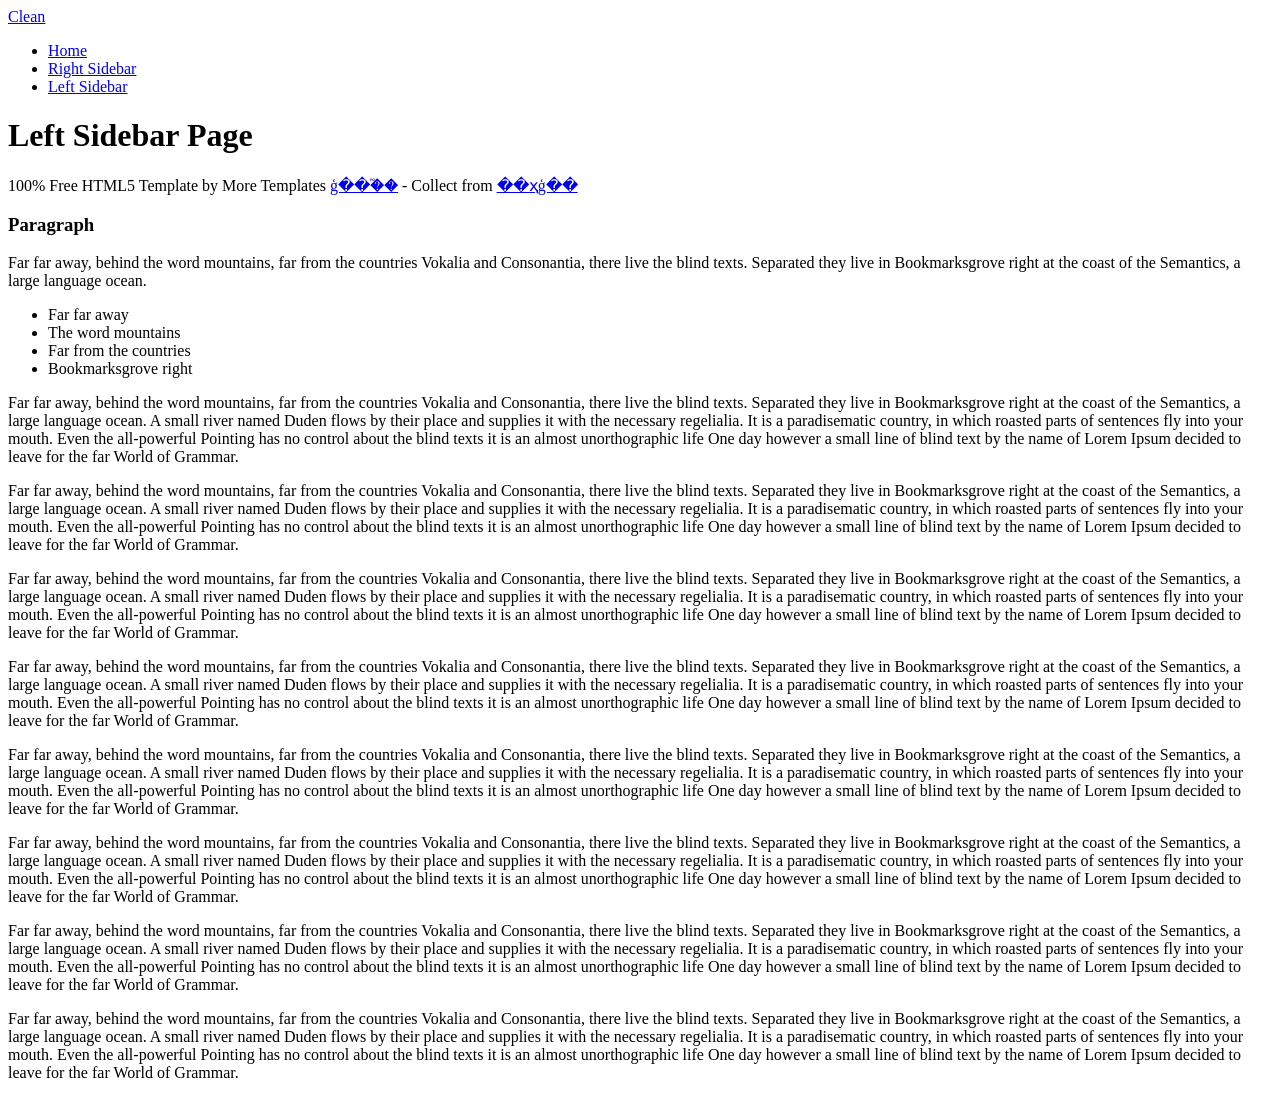
==== index.html @ a1f63f36 "Create index.html" ====
<!DOCTYPE html>
<!--[if lt IE 7]>      <html class="no-js lt-ie9 lt-ie8 lt-ie7"> <![endif]-->
<!--[if IE 7]>         <html class="no-js lt-ie9 lt-ie8"> <![endif]-->
<!--[if IE 8]>         <html class="no-js lt-ie9"> <![endif]-->
<!--[if gt IE 8]><!--> <html class="no-js"> <!--<![endif]-->
	<head>
	<meta charset="utf-8">
	<meta http-equiv="X-UA-Compatible" content="IE=edge">
	<title></title>
	<meta name="viewport" content="width=device-width, initial-scale=1">
	<meta name="description" content="" />
	<meta name="keywords" content="" />
	<meta name="author" content="" />

  <!-- Facebook and Twitter integration -->
	<meta property="og:title" content=""/>
	<meta property="og:image" content=""/>
	<meta property="og:url" content=""/>
	<meta property="og:site_name" content=""/>
	<meta property="og:description" content=""/>
	<meta name="twitter:title" content="" />
	<meta name="twitter:image" content="" />
	<meta name="twitter:url" content="" />
	<meta name="twitter:card" content="" />

	<!-- Place favicon.ico and apple-touch-icon.png in the root directory -->
	<link rel="shortcut icon" href="favicon.ico">

	<!-- Google Webfonts -->
	<link href='#css?family=Roboto:400,300,100,500' rel='stylesheet' type='text/css'>
	<link href='#css?family=Roboto+Slab:400,300,100,500' rel='stylesheet' type='text/css'>
	
	<!-- Icomoon Icon Fonts-->
	<link rel="stylesheet" href="css/icomoon.css">
	<!-- Simple Line Icons -->
	<link rel="stylesheet" href="css/simple-line-icons.css">
	<!-- Magnific Popup -->
	<link rel="stylesheet" href="css/magnific-popup.css">
	<!-- Theme Style -->
	<link rel="stylesheet" href="css/style.css">
	<!-- Modernizr JS -->
	<script src="js/modernizr-2.6.2.min.js"></script>
	<!-- FOR IE9 below -->
	<!--[if lt IE 9]>
	<script src="js/respond.min.js"></script>
	<![endif]-->

	</head>
	<body>
		
	<header id="fh5co-header" role="banner">
		<nav class="navbar navbar-default" role="navigation">
			<div class="container">
				<div class="row">
					<div class="col-md-10 col-md-offset-1">
						<div class="navbar-header"> 
						<!-- Mobile Toggle Menu Button -->
						<a href="#" class="js-fh5co-nav-toggle fh5co-nav-toggle visible-xs-block" data-toggle="collapse" data-target="#fh5co-navbar" aria-expanded="false" aria-controls="navbar"><i></i></a>
						<a class="navbar-brand" href="index.html">Clean</a>
						</div>
						<div id="fh5co-navbar" class="navbar-collapse collapse">
							<ul class="nav navbar-nav navbar-right">
								<li><a href="index.html"><span>Home <span class="border"></span></span></a></li>
								<li><a href="right-sidebar.html"><span>Right Sidebar <span class="border"></span></span></a></li>
								<li class="active"><a href="left-sidebar.html"><span>Left Sidebar <span class="border"></span></span></a></li>
							</ul>
						</div>
					</div>
				</div>
			</div>
		</nav>
	</header>
	<!-- END .header -->
	
	
	<div id="fh5co-main">
		<div class="fh5co-intro text-center">
			<div class="container">
				<div class="row">
					<div class="col-md-8 col-md-offset-2">
						<h1 class="intro-lead">Left Sidebar Page</h1>
						<p class="">100% Free HTML5 Template by More Templates <a href="http://www.cssmoban.com/" target="_blank" title="ģ��֮��">ģ��֮��</a> - Collect from <a href="http://www.cssmoban.com/" title="��ҳģ��" target="_blank">��ҳģ��</a></p>
					</div>
				</div>
			</div>
		</div>

		<div id="fh5co-content">
			<div class="container">
				<div class="row">
					<div class="col-md-10 col-md-offset-1">
						<div class="row">
							<div class="col-md-3 animate-box">
								<h3>Paragraph</h3>
								<p>Far far away, behind the word mountains, far from the countries Vokalia and Consonantia, there live the blind texts. Separated they live in Bookmarksgrove right at the coast of the Semantics, a large language ocean.</p>
								<ul class="fh5co-list-check">
									<li>Far far away</li>
									<li>The word mountains</li>
									<li>Far from the countries</li>
									<li>Bookmarksgrove right</li>
								</ul>
							</div>
							<div class="col-md-9">
								<p class="animate-box">Far far away, behind the word mountains, far from the countries Vokalia and Consonantia, there live the blind texts. Separated they live in Bookmarksgrove right at the coast of the Semantics, a large language ocean. A small river named Duden flows by their place and supplies it with the necessary regelialia. It is a paradisematic country, in which roasted parts of sentences fly into your mouth. Even the all-powerful Pointing has no control about the blind texts it is an almost unorthographic life One day however a small line of blind text by the name of Lorem Ipsum decided to leave for the far World of Grammar.</p>
								<p class="animate-box">Far far away, behind the word mountains, far from the countries Vokalia and Consonantia, there live the blind texts. Separated they live in Bookmarksgrove right at the coast of the Semantics, a large language ocean. A small river named Duden flows by their place and supplies it with the necessary regelialia. It is a paradisematic country, in which roasted parts of sentences fly into your mouth. Even the all-powerful Pointing has no control about the blind texts it is an almost unorthographic life One day however a small line of blind text by the name of Lorem Ipsum decided to leave for the far World of Grammar.</p>
								<p class="animate-box">Far far away, behind the word mountains, far from the countries Vokalia and Consonantia, there live the blind texts. Separated they live in Bookmarksgrove right at the coast of the Semantics, a large language ocean. A small river named Duden flows by their place and supplies it with the necessary regelialia. It is a paradisematic country, in which roasted parts of sentences fly into your mouth. Even the all-powerful Pointing has no control about the blind texts it is an almost unorthographic life One day however a small line of blind text by the name of Lorem Ipsum decided to leave for the far World of Grammar.</p>
								<p class="animate-box">Far far away, behind the word mountains, far from the countries Vokalia and Consonantia, there live the blind texts. Separated they live in Bookmarksgrove right at the coast of the Semantics, a large language ocean. A small river named Duden flows by their place and supplies it with the necessary regelialia. It is a paradisematic country, in which roasted parts of sentences fly into your mouth. Even the all-powerful Pointing has no control about the blind texts it is an almost unorthographic life One day however a small line of blind text by the name of Lorem Ipsum decided to leave for the far World of Grammar.</p>
								<p class="animate-box">Far far away, behind the word mountains, far from the countries Vokalia and Consonantia, there live the blind texts. Separated they live in Bookmarksgrove right at the coast of the Semantics, a large language ocean. A small river named Duden flows by their place and supplies it with the necessary regelialia. It is a paradisematic country, in which roasted parts of sentences fly into your mouth. Even the all-powerful Pointing has no control about the blind texts it is an almost unorthographic life One day however a small line of blind text by the name of Lorem Ipsum decided to leave for the far World of Grammar.</p>
								<p class="animate-box">Far far away, behind the word mountains, far from the countries Vokalia and Consonantia, there live the blind texts. Separated they live in Bookmarksgrove right at the coast of the Semantics, a large language ocean. A small river named Duden flows by their place and supplies it with the necessary regelialia. It is a paradisematic country, in which roasted parts of sentences fly into your mouth. Even the all-powerful Pointing has no control about the blind texts it is an almost unorthographic life One day however a small line of blind text by the name of Lorem Ipsum decided to leave for the far World of Grammar.</p>
								<p class="animate-box">Far far away, behind the word mountains, far from the countries Vokalia and Consonantia, there live the blind texts. Separated they live in Bookmarksgrove right at the coast of the Semantics, a large language ocean. A small river named Duden flows by their place and supplies it with the necessary regelialia. It is a paradisematic country, in which roasted parts of sentences fly into your mouth. Even the all-powerful Pointing has no control about the blind texts it is an almost unorthographic life One day however a small line of blind text by the name of Lorem Ipsum decided to leave for the far World of Grammar.</p>
								<p class="animate-box">Far far away, behind the word mountains, far from the countries Vokalia and Consonantia, there live the blind texts. Separated they live in Bookmarksgrove right at the coast of the Semantics, a large language ocean. A small river named Duden flows by their place and supplies it with the necessary regelialia. It is a paradisematic country, in which roasted parts of sentences fly into your mouth. Even the all-powerful Pointing has no control about the blind texts it is an almost unorthographic life One day however a small line of blind text by the name of Lorem Ipsum decided to leave for the far World of Grammar.</p>
							</div>
						</div>
					</div>
				</div>
			</div>
		</div>

		
								


	<!-- jQuery -->
	<script src="js/jquery.min.js"></script>
	<!-- jQuery Easing -->
	<script src="js/jquery.easing.1.3.js"></script>
	<!-- Bootstrap -->
	<script src="js/bootstrap.min.js"></script>
	<!-- Waypoints -->
	<script src="js/jquery.waypoints.min.js"></script>
	<!-- Magnific Popup -->
	<script src="js/jquery.magnific-popup.min.js"></script>
	<!-- Main JS -->
	<script src="js/main.js"></script>

	
	</body>
</html>
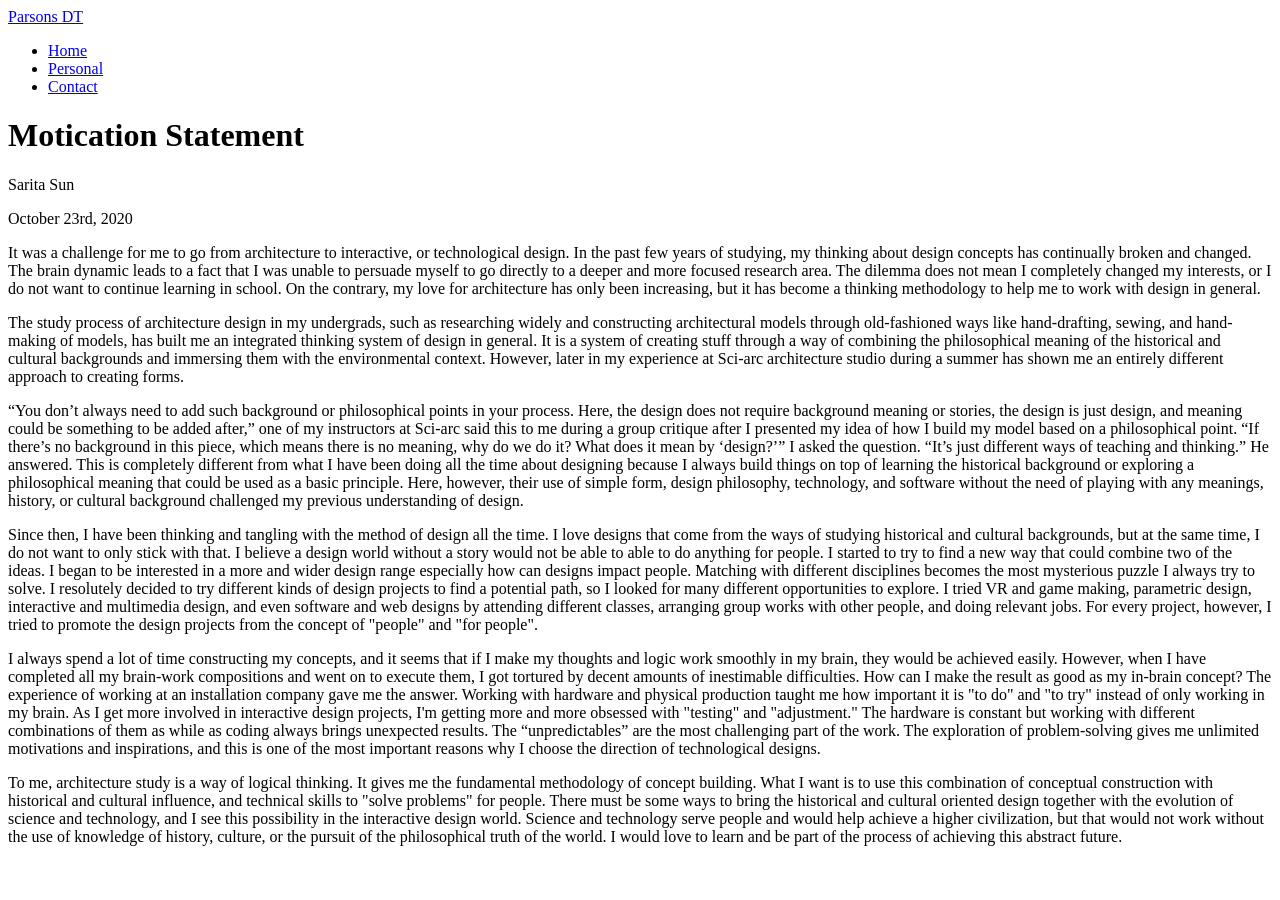
==== commit cabc9ddd: "Update index.html" ====
--- a/index.html
+++ b/index.html
@@ -30,12 +30,6 @@
 	<link href='#css?family=Roboto:400,300,100,500' rel='stylesheet' type='text/css'>
 	<link href='#css?family=Roboto+Slab:400,300,100,500' rel='stylesheet' type='text/css'>
 	
-	<!-- Icomoon Icon Fonts-->
-	<link rel="stylesheet" href="css/icomoon.css">
-	<!-- Simple Line Icons -->
-	<link rel="stylesheet" href="css/simple-line-icons.css">
-	<!-- Magnific Popup -->
-	<link rel="stylesheet" href="css/magnific-popup.css">
 	<!-- Theme Style -->
 	<link rel="stylesheet" href="css/style.css">
 	<!-- Modernizr JS -->
@@ -56,13 +50,13 @@
 						<div class="navbar-header"> 
 						<!-- Mobile Toggle Menu Button -->
 						<a href="#" class="js-fh5co-nav-toggle fh5co-nav-toggle visible-xs-block" data-toggle="collapse" data-target="#fh5co-navbar" aria-expanded="false" aria-controls="navbar"><i></i></a>
-						<a class="navbar-brand" href="index.html">Clean</a>
+						<a class="navbar-brand" href="index.html">Parsons DT</a>
 						</div>
 						<div id="fh5co-navbar" class="navbar-collapse collapse">
 							<ul class="nav navbar-nav navbar-right">
 								<li><a href="index.html"><span>Home <span class="border"></span></span></a></li>
-								<li><a href="right-sidebar.html"><span>Right Sidebar <span class="border"></span></span></a></li>
-								<li class="active"><a href="left-sidebar.html"><span>Left Sidebar <span class="border"></span></span></a></li>
+								<li><a href="right-sidebar.html"><span> Personal <span class="border"></span></span></a></li>
+								<li class="active"><a href="left-sidebar.html"><span> Contact <span class="border"></span></span></a></li>
 							</ul>
 						</div>
 					</div>
@@ -78,37 +72,28 @@
 			<div class="container">
 				<div class="row">
 					<div class="col-md-8 col-md-offset-2">
-						<h1 class="intro-lead">Left Sidebar Page</h1>
-						<p class="">100% Free HTML5 Template by More Templates <a href="http://www.cssmoban.com/" target="_blank" title="ģ��֮��">ģ��֮��</a> - Collect from <a href="http://www.cssmoban.com/" title="��ҳģ��" target="_blank">��ҳģ��</a></p>
+						<h1 class="intro-lead">Motication Statement</h1>
+            <p class=""> Sarita Sun </p>
+						<p class=""> October 23rd, 2020</p>
 					</div>
 				</div>
 			</div>
 		</div>
-
-		<div id="fh5co-content">
-			<div class="container">
-				<div class="row">
-					<div class="col-md-10 col-md-offset-1">
-						<div class="row">
-							<div class="col-md-3 animate-box">
-								<h3>Paragraph</h3>
-								<p>Far far away, behind the word mountains, far from the countries Vokalia and Consonantia, there live the blind texts. Separated they live in Bookmarksgrove right at the coast of the Semantics, a large language ocean.</p>
-								<ul class="fh5co-list-check">
-									<li>Far far away</li>
-									<li>The word mountains</li>
-									<li>Far from the countries</li>
-									<li>Bookmarksgrove right</li>
-								</ul>
+                
 							</div>
 							<div class="col-md-9">
-								<p class="animate-box">Far far away, behind the word mountains, far from the countries Vokalia and Consonantia, there live the blind texts. Separated they live in Bookmarksgrove right at the coast of the Semantics, a large language ocean. A small river named Duden flows by their place and supplies it with the necessary regelialia. It is a paradisematic country, in which roasted parts of sentences fly into your mouth. Even the all-powerful Pointing has no control about the blind texts it is an almost unorthographic life One day however a small line of blind text by the name of Lorem Ipsum decided to leave for the far World of Grammar.</p>
-								<p class="animate-box">Far far away, behind the word mountains, far from the countries Vokalia and Consonantia, there live the blind texts. Separated they live in Bookmarksgrove right at the coast of the Semantics, a large language ocean. A small river named Duden flows by their place and supplies it with the necessary regelialia. It is a paradisematic country, in which roasted parts of sentences fly into your mouth. Even the all-powerful Pointing has no control about the blind texts it is an almost unorthographic life One day however a small line of blind text by the name of Lorem Ipsum decided to leave for the far World of Grammar.</p>
-								<p class="animate-box">Far far away, behind the word mountains, far from the countries Vokalia and Consonantia, there live the blind texts. Separated they live in Bookmarksgrove right at the coast of the Semantics, a large language ocean. A small river named Duden flows by their place and supplies it with the necessary regelialia. It is a paradisematic country, in which roasted parts of sentences fly into your mouth. Even the all-powerful Pointing has no control about the blind texts it is an almost unorthographic life One day however a small line of blind text by the name of Lorem Ipsum decided to leave for the far World of Grammar.</p>
-								<p class="animate-box">Far far away, behind the word mountains, far from the countries Vokalia and Consonantia, there live the blind texts. Separated they live in Bookmarksgrove right at the coast of the Semantics, a large language ocean. A small river named Duden flows by their place and supplies it with the necessary regelialia. It is a paradisematic country, in which roasted parts of sentences fly into your mouth. Even the all-powerful Pointing has no control about the blind texts it is an almost unorthographic life One day however a small line of blind text by the name of Lorem Ipsum decided to leave for the far World of Grammar.</p>
-								<p class="animate-box">Far far away, behind the word mountains, far from the countries Vokalia and Consonantia, there live the blind texts. Separated they live in Bookmarksgrove right at the coast of the Semantics, a large language ocean. A small river named Duden flows by their place and supplies it with the necessary regelialia. It is a paradisematic country, in which roasted parts of sentences fly into your mouth. Even the all-powerful Pointing has no control about the blind texts it is an almost unorthographic life One day however a small line of blind text by the name of Lorem Ipsum decided to leave for the far World of Grammar.</p>
-								<p class="animate-box">Far far away, behind the word mountains, far from the countries Vokalia and Consonantia, there live the blind texts. Separated they live in Bookmarksgrove right at the coast of the Semantics, a large language ocean. A small river named Duden flows by their place and supplies it with the necessary regelialia. It is a paradisematic country, in which roasted parts of sentences fly into your mouth. Even the all-powerful Pointing has no control about the blind texts it is an almost unorthographic life One day however a small line of blind text by the name of Lorem Ipsum decided to leave for the far World of Grammar.</p>
-								<p class="animate-box">Far far away, behind the word mountains, far from the countries Vokalia and Consonantia, there live the blind texts. Separated they live in Bookmarksgrove right at the coast of the Semantics, a large language ocean. A small river named Duden flows by their place and supplies it with the necessary regelialia. It is a paradisematic country, in which roasted parts of sentences fly into your mouth. Even the all-powerful Pointing has no control about the blind texts it is an almost unorthographic life One day however a small line of blind text by the name of Lorem Ipsum decided to leave for the far World of Grammar.</p>
-								<p class="animate-box">Far far away, behind the word mountains, far from the countries Vokalia and Consonantia, there live the blind texts. Separated they live in Bookmarksgrove right at the coast of the Semantics, a large language ocean. A small river named Duden flows by their place and supplies it with the necessary regelialia. It is a paradisematic country, in which roasted parts of sentences fly into your mouth. Even the all-powerful Pointing has no control about the blind texts it is an almost unorthographic life One day however a small line of blind text by the name of Lorem Ipsum decided to leave for the far World of Grammar.</p>
+								<p class="animate-box">It was a challenge for me to go from architecture to interactive, or technological design. In the past few years of studying, my thinking about design concepts has continually broken and changed. The brain dynamic leads to a fact that I was unable to persuade myself to go directly to a deeper and more focused research area. The dilemma does not mean I completely changed my interests, or I do not want to continue learning in school. On the contrary, my love for architecture has only been increasing, but it has become a thinking methodology to help me to work with design in general. </p>
+                
+								<p class="animate-box">The study process of architecture design in my undergrads, such as researching widely and constructing architectural models through old-fashioned ways like hand-drafting, sewing, and hand-making of models, has built me an integrated thinking system of design in general. It is a system of creating stuff through a way of combining the philosophical meaning of the historical and cultural backgrounds and immersing them with the environmental context. However, later in my experience at Sci-arc architecture studio during a summer has shown me an entirely different approach to creating forms. </p>
+                
+								<p class="animate-box">“You don’t always need to add such background or philosophical points in your process. Here, the design does not require background meaning or stories, the design is just design, and meaning could be something to be added after,” one of my instructors at Sci-arc said this to me during a group critique after I presented my idea of how I build my model based on a philosophical point. “If there’s no background in this piece, which means there is no meaning, why do we do it? What does it mean by ‘design?’” I asked the question. “It’s just different ways of teaching and thinking.” He answered. This is completely different from what I have been doing all the time about designing because I always build things on top of learning the historical background or exploring a philosophical meaning that could be used as a basic principle. Here, however, their use of simple form, design philosophy, technology, and software without the need of playing with any meanings, history, or cultural background challenged my previous understanding of design. </p>
+                
+								<p class="animate-box">Since then, I have been thinking and tangling with the method of design all the time. I love designs that come from the ways of studying historical and cultural backgrounds, but at the same time, I do not want to only stick with that. I believe a design world without a story would not be able to able to do anything for people. I started to try to find a new way that could combine two of the ideas. I began to be interested in a more and wider design range especially how can designs impact people. Matching with different disciplines becomes the most mysterious puzzle I always try to solve. I resolutely decided to try different kinds of design projects to find a potential path, so I looked for many different opportunities to explore. I tried VR and game making, parametric design, interactive and multimedia design, and even software and web designs by attending different classes, arranging group works with other people, and doing relevant jobs. For every project, however, I tried to promote the design projects from the concept of "people" and "for people". </p>
+                
+								<p class="animate-box">I always spend a lot of time constructing my concepts, and it seems that if I make my thoughts and logic work smoothly in my brain, they would be achieved easily. However, when I have completed all my brain-work compositions and went on to execute them, I got tortured by decent amounts of inestimable difficulties. How can I make the result as good as my in-brain concept? The experience of working at an installation company gave me the answer. Working with hardware and physical production taught me how important it is "to do" and "to try" instead of only working in my brain. As I get more involved in interactive design projects, I'm getting more and more obsessed with "testing" and "adjustment." The hardware is constant but working with different combinations of them as while as coding always brings unexpected results. The “unpredictables” are the most challenging part of the work. The exploration of problem-solving gives me unlimited motivations and inspirations, and this is one of the most important reasons why I choose the direction of technological designs.  </p>
+                
+								<p class="animate-box">To me, architecture study is a way of logical thinking. It gives me the fundamental methodology of concept building. What I want is to use this combination of conceptual construction with historical and cultural influence, and technical skills to "solve problems" for people. There must be some ways to bring the historical and cultural oriented design together with the evolution of science and technology, and I see this possibility in the interactive design world. Science and technology serve people and would help achieve a higher civilization, but that would not work without the use of knowledge of history, culture, or the pursuit of the philosophical truth of the world. I would love to learn and be part of the process of achieving this abstract future.	</p>
+								
 							</div>
 						</div>
 					</div>
@@ -116,23 +101,6 @@
 			</div>
 		</div>
 
-		
-								
-
-
-	<!-- jQuery -->
-	<script src="js/jquery.min.js"></script>
-	<!-- jQuery Easing -->
-	<script src="js/jquery.easing.1.3.js"></script>
-	<!-- Bootstrap -->
-	<script src="js/bootstrap.min.js"></script>
-	<!-- Waypoints -->
-	<script src="js/jquery.waypoints.min.js"></script>
-	<!-- Magnific Popup -->
-	<script src="js/jquery.magnific-popup.min.js"></script>
-	<!-- Main JS -->
-	<script src="js/main.js"></script>
-
 	
 	</body>
-</html>+</html>
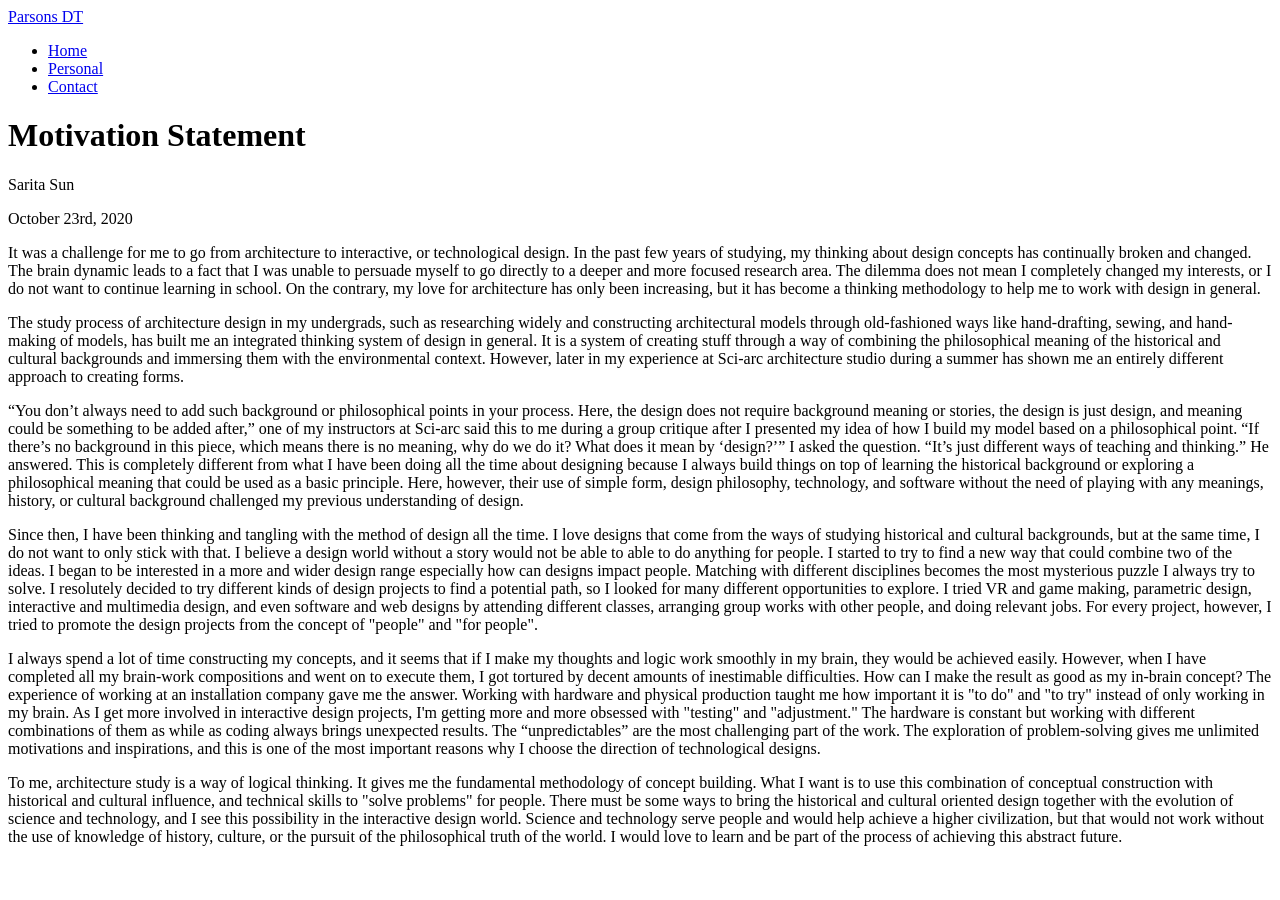
==== commit 3bfc75f4: "Update index.html" ====
--- a/index.html
+++ b/index.html
@@ -72,7 +72,7 @@
 			<div class="container">
 				<div class="row">
 					<div class="col-md-8 col-md-offset-2">
-						<h1 class="intro-lead">Motication Statement</h1>
+						<h1 class="intro-lead">Motivation Statement</h1>
             <p class=""> Sarita Sun </p>
 						<p class=""> October 23rd, 2020</p>
 					</div>
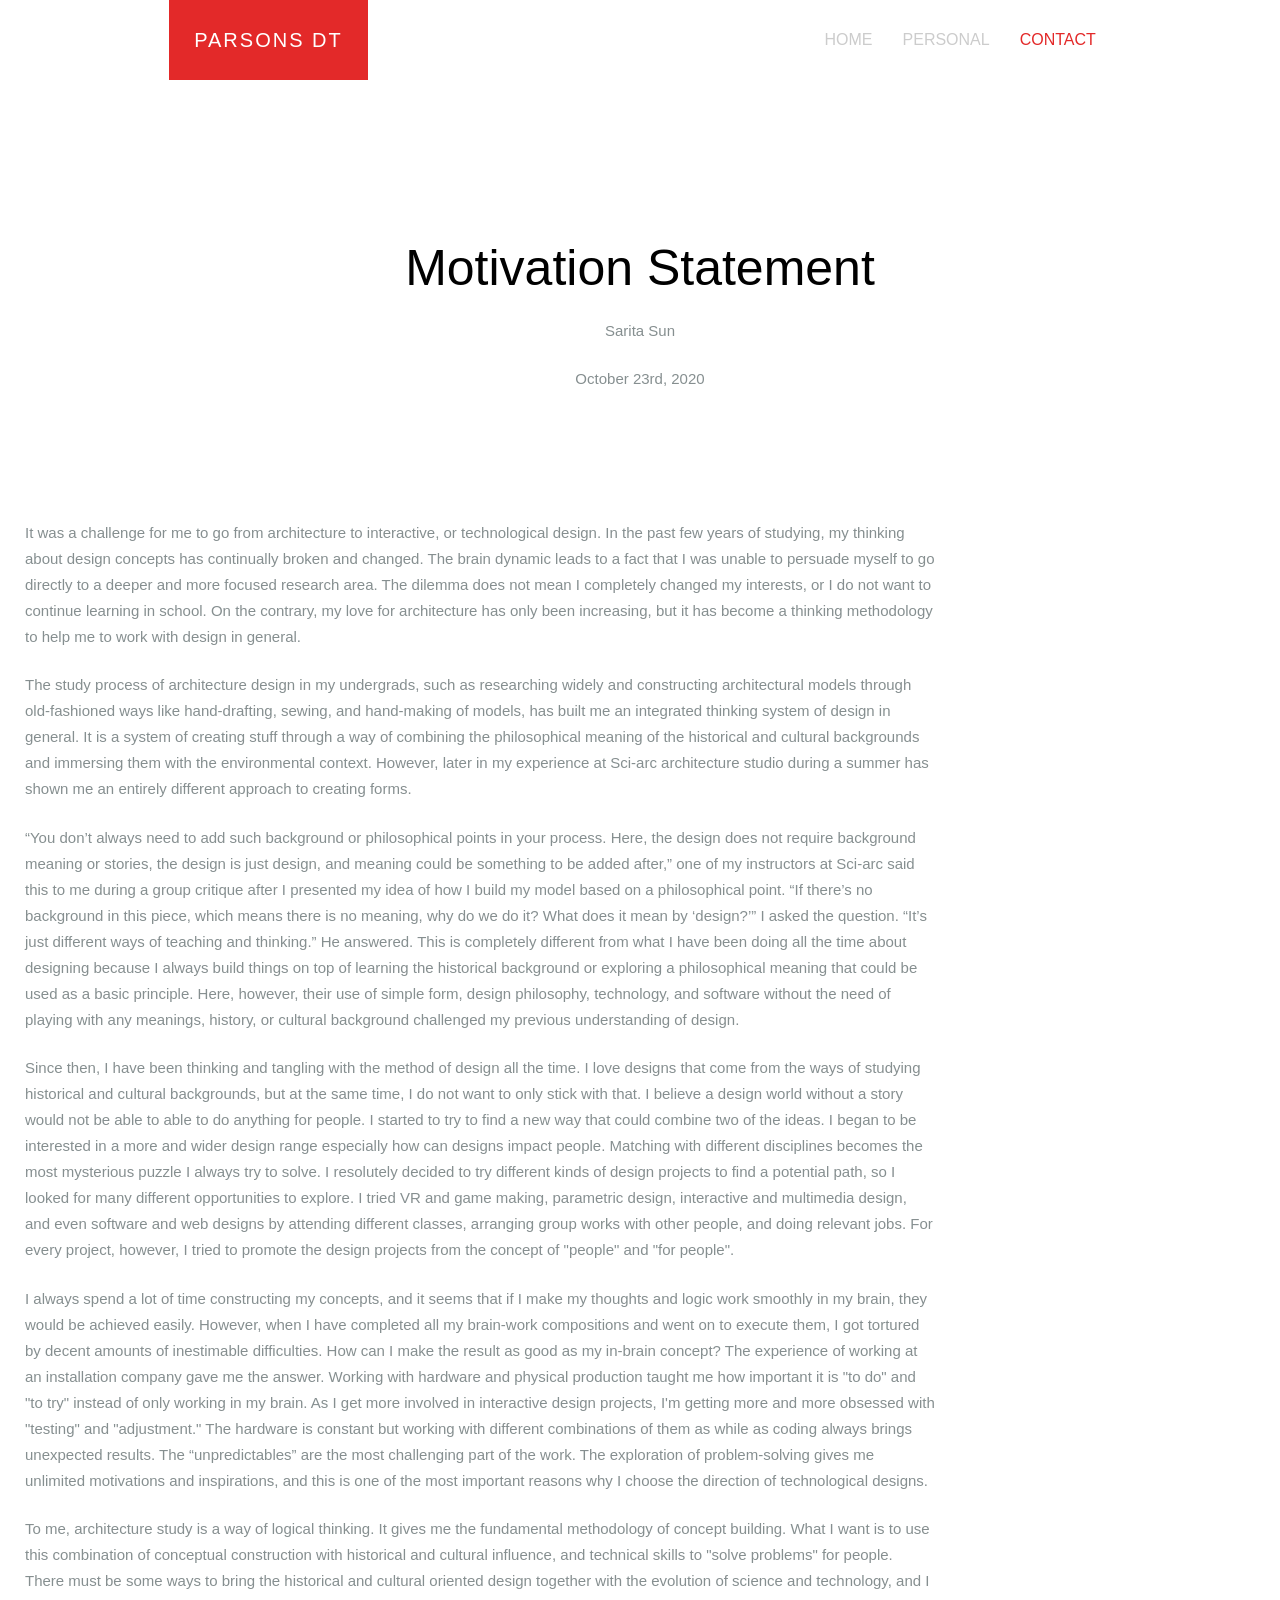
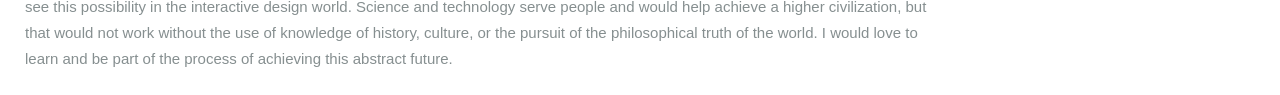
==== commit 128c1e9d: "Update index.html" ====
--- a/index.html
+++ b/index.html
@@ -31,7 +31,7 @@
 	<link href='#css?family=Roboto+Slab:400,300,100,500' rel='stylesheet' type='text/css'>
 	
 	<!-- Theme Style -->
-	<link rel="stylesheet" href="css/style.css">
+	<link rel="stylesheet" href="style.css">
 	<!-- Modernizr JS -->
 	<script src="js/modernizr-2.6.2.min.js"></script>
 	<!-- FOR IE9 below -->
--- a/style.css
+++ b/style.css
@@ -0,0 +1,8209 @@
+@charset "UTF-8";
+@font-face {
+  font-family: 'icomoon';
+  src: url("../fonts/icomoon/icomoon.eot?srf3rx");
+  src: url("../fonts/icomoon/icomoon.eot?srf3rx#iefix") format("embedded-opentype"), url("../fonts/icomoon/icomoon.ttf?srf3rx") format("truetype"), url("../fonts/icomoon/icomoon.woff?srf3rx") format("woff"), url("../fonts/icomoon/icomoon.svg?srf3rx#icomoon") format("svg");
+  font-weight: normal;
+  font-style: normal;
+}
+
+html {
+  font-family: sans-serif;
+  -ms-text-size-adjust: 100%;
+  -webkit-text-size-adjust: 100%;
+}
+
+body {
+  margin: 0;
+}
+
+article,
+aside,
+details,
+figcaption,
+figure,
+footer,
+header,
+hgroup,
+main,
+menu,
+nav,
+section,
+summary {
+  display: block;
+}
+
+audio,
+canvas,
+progress,
+video {
+  display: inline-block;
+  vertical-align: baseline;
+}
+
+audio:not([controls]) {
+  display: none;
+  height: 0;
+}
+
+[hidden],
+template {
+  display: none;
+}
+
+a {
+  background-color: transparent;
+}
+
+a:active,
+a:hover {
+  outline: 0;
+}
+
+abbr[title] {
+  border-bottom: 1px dotted;
+}
+
+b,
+strong {
+  font-weight: bold;
+}
+
+dfn {
+  font-style: italic;
+}
+
+h1 {
+  font-size: 2em;
+  margin: 0.67em 0;
+}
+
+mark {
+  background: #ff0;
+  color: #000;
+}
+
+small {
+  font-size: 80%;
+}
+
+sub,
+sup {
+  font-size: 75%;
+  line-height: 0;
+  position: relative;
+  vertical-align: baseline;
+}
+
+sup {
+  top: -0.5em;
+}
+
+sub {
+  bottom: -0.25em;
+}
+
+img {
+  border: 0;
+}
+
+svg:not(:root) {
+  overflow: hidden;
+}
+
+figure {
+  margin: 1em 40px;
+}
+
+hr {
+  box-sizing: content-box;
+  height: 0;
+}
+
+pre {
+  overflow: auto;
+}
+
+code,
+kbd,
+pre,
+samp {
+  font-family: monospace, monospace;
+  font-size: 1em;
+}
+
+button,
+input,
+optgroup,
+select,
+textarea {
+  color: inherit;
+  font: inherit;
+  margin: 0;
+}
+
+button {
+  overflow: visible;
+}
+
+button,
+select {
+  text-transform: none;
+}
+
+button,
+html input[type="button"],
+input[type="reset"],
+input[type="submit"] {
+  -webkit-appearance: button;
+  cursor: pointer;
+}
+
+button[disabled],
+html input[disabled] {
+  cursor: default;
+}
+
+button::-moz-focus-inner,
+input::-moz-focus-inner {
+  border: 0;
+  padding: 0;
+}
+
+input {
+  line-height: normal;
+}
+
+input[type="checkbox"],
+input[type="radio"] {
+  box-sizing: border-box;
+  padding: 0;
+}
+
+input[type="number"]::-webkit-inner-spin-button,
+input[type="number"]::-webkit-outer-spin-button {
+  height: auto;
+}
+
+input[type="search"] {
+  -webkit-appearance: textfield;
+  box-sizing: content-box;
+}
+
+input[type="search"]::-webkit-search-cancel-button,
+input[type="search"]::-webkit-search-decoration {
+  -webkit-appearance: none;
+}
+
+fieldset {
+  border: 1px solid #c0c0c0;
+  margin: 0 2px;
+  padding: 0.35em 0.625em 0.75em;
+}
+
+legend {
+  border: 0;
+  padding: 0;
+}
+
+textarea {
+  overflow: auto;
+}
+
+optgroup {
+  font-weight: bold;
+}
+
+table {
+  border-collapse: collapse;
+  border-spacing: 0;
+}
+
+td,
+th {
+  padding: 0;
+}
+.copyrights{
+	text-indent:-9999px;
+	height:0;
+	line-height:0;
+	font-size:0;
+	overflow:hidden;
+}
+/*! Source: https://github.com/h5bp/html5-boilerplate/blob/master/src/css/main.css */
+@media print {
+  *,
+  *:before,
+  *:after {
+    background: transparent !important;
+    color: #000 !important;
+    box-shadow: none !important;
+    text-shadow: none !important;
+  }
+
+  a,
+  a:visited {
+    text-decoration: underline;
+  }
+
+  a[href]:after {
+    content: " (" attr(href) ")";
+  }
+
+  abbr[title]:after {
+    content: " (" attr(title) ")";
+  }
+
+  a[href^="#"]:after,
+  a[href^="javascript:"]:after {
+    content: "";
+  }
+
+  pre,
+  blockquote {
+    border: 1px solid #999;
+    page-break-inside: avoid;
+  }
+
+  thead {
+    display: table-header-group;
+  }
+
+  tr,
+  img {
+    page-break-inside: avoid;
+  }
+
+  img {
+    max-width: 100% !important;
+  }
+
+  p,
+  h2,
+  h3 {
+    orphans: 3;
+    widows: 3;
+  }
+
+  h2,
+  h3 {
+    page-break-after: avoid;
+  }
+
+  .navbar {
+    display: none;
+  }
+
+  .btn > .caret,
+  .dropup > .btn > .caret {
+    border-top-color: #000 !important;
+  }
+
+  .label {
+    border: 1px solid #000;
+  }
+
+  .table {
+    border-collapse: collapse !important;
+  }
+  .table td,
+  .table th {
+    background-color: #fff !important;
+  }
+
+  .table-bordered th,
+  .table-bordered td {
+    border: 1px solid #ddd !important;
+  }
+}
+@font-face {
+  font-family: 'Glyphicons Halflings';
+  src: url("../fonts/bootstrap/glyphicons-halflings-regular.eot");
+  src: url("../fonts/bootstrap/glyphicons-halflings-regular.eot?#iefix") format("embedded-opentype"), url("../fonts/bootstrap/glyphicons-halflings-regular.woff2") format("woff2"), url("../fonts/bootstrap/glyphicons-halflings-regular.woff") format("woff"), url("../fonts/bootstrap/glyphicons-halflings-regular.ttf") format("truetype"), url("../fonts/bootstrap/glyphicons-halflings-regular.svg#glyphicons_halflingsregular") format("svg");
+}
+.glyphicon {
+  position: relative;
+  top: 1px;
+  display: inline-block;
+  font-family: 'Glyphicons Halflings';
+  font-style: normal;
+  font-weight: normal;
+  line-height: 1;
+  -webkit-font-smoothing: antialiased;
+  -moz-osx-font-smoothing: grayscale;
+}
+
+.glyphicon-asterisk:before {
+  content: "\2a";
+}
+
+.glyphicon-plus:before {
+  content: "\2b";
+}
+
+.glyphicon-euro:before,
+.glyphicon-eur:before {
+  content: "\20ac";
+}
+
+.glyphicon-minus:before {
+  content: "\2212";
+}
+
+.glyphicon-cloud:before {
+  content: "\2601";
+}
+
+.glyphicon-envelope:before {
+  content: "\2709";
+}
+
+.glyphicon-pencil:before {
+  content: "\270f";
+}
+
+.glyphicon-glass:before {
+  content: "\e001";
+}
+
+.glyphicon-music:before {
+  content: "\e002";
+}
+
+.glyphicon-search:before {
+  content: "\e003";
+}
+
+.glyphicon-heart:before {
+  content: "\e005";
+}
+
+.glyphicon-star:before {
+  content: "\e006";
+}
+
+.glyphicon-star-empty:before {
+  content: "\e007";
+}
+
+.glyphicon-user:before {
+  content: "\e008";
+}
+
+.glyphicon-film:before {
+  content: "\e009";
+}
+
+.glyphicon-th-large:before {
+  content: "\e010";
+}
+
+.glyphicon-th:before {
+  content: "\e011";
+}
+
+.glyphicon-th-list:before {
+  content: "\e012";
+}
+
+.glyphicon-ok:before {
+  content: "\e013";
+}
+
+.glyphicon-remove:before {
+  content: "\e014";
+}
+
+.glyphicon-zoom-in:before {
+  content: "\e015";
+}
+
+.glyphicon-zoom-out:before {
+  content: "\e016";
+}
+
+.glyphicon-off:before {
+  content: "\e017";
+}
+
+.glyphicon-signal:before {
+  content: "\e018";
+}
+
+.glyphicon-cog:before {
+  content: "\e019";
+}
+
+.glyphicon-trash:before {
+  content: "\e020";
+}
+
+.glyphicon-home:before {
+  content: "\e021";
+}
+
+.glyphicon-file:before {
+  content: "\e022";
+}
+
+.glyphicon-time:before {
+  content: "\e023";
+}
+
+.glyphicon-road:before {
+  content: "\e024";
+}
+
+.glyphicon-download-alt:before {
+  content: "\e025";
+}
+
+.glyphicon-download:before {
+  content: "\e026";
+}
+
+.glyphicon-upload:before {
+  content: "\e027";
+}
+
+.glyphicon-inbox:before {
+  content: "\e028";
+}
+
+.glyphicon-play-circle:before {
+  content: "\e029";
+}
+
+.glyphicon-repeat:before {
+  content: "\e030";
+}
+
+.glyphicon-refresh:before {
+  content: "\e031";
+}
+
+.glyphicon-list-alt:before {
+  content: "\e032";
+}
+
+.glyphicon-lock:before {
+  content: "\e033";
+}
+
+.glyphicon-flag:before {
+  content: "\e034";
+}
+
+.glyphicon-headphones:before {
+  content: "\e035";
+}
+
+.glyphicon-volume-off:before {
+  content: "\e036";
+}
+
+.glyphicon-volume-down:before {
+  content: "\e037";
+}
+
+.glyphicon-volume-up:before {
+  content: "\e038";
+}
+
+.glyphicon-qrcode:before {
+  content: "\e039";
+}
+
+.glyphicon-barcode:before {
+  content: "\e040";
+}
+
+.glyphicon-tag:before {
+  content: "\e041";
+}
+
+.glyphicon-tags:before {
+  content: "\e042";
+}
+
+.glyphicon-book:before {
+  content: "\e043";
+}
+
+.glyphicon-bookmark:before {
+  content: "\e044";
+}
+
+.glyphicon-print:before {
+  content: "\e045";
+}
+
+.glyphicon-camera:before {
+  content: "\e046";
+}
+
+.glyphicon-font:before {
+  content: "\e047";
+}
+
+.glyphicon-bold:before {
+  content: "\e048";
+}
+
+.glyphicon-italic:before {
+  content: "\e049";
+}
+
+.glyphicon-text-height:before {
+  content: "\e050";
+}
+
+.glyphicon-text-width:before {
+  content: "\e051";
+}
+
+.glyphicon-align-left:before {
+  content: "\e052";
+}
+
+.glyphicon-align-center:before {
+  content: "\e053";
+}
+
+.glyphicon-align-right:before {
+  content: "\e054";
+}
+
+.glyphicon-align-justify:before {
+  content: "\e055";
+}
+
+.glyphicon-list:before {
+  content: "\e056";
+}
+
+.glyphicon-indent-left:before {
+  content: "\e057";
+}
+
+.glyphicon-indent-right:before {
+  content: "\e058";
+}
+
+.glyphicon-facetime-video:before {
+  content: "\e059";
+}
+
+.glyphicon-picture:before {
+  content: "\e060";
+}
+
+.glyphicon-map-marker:before {
+  content: "\e062";
+}
+
+.glyphicon-adjust:before {
+  content: "\e063";
+}
+
+.glyphicon-tint:before {
+  content: "\e064";
+}
+
+.glyphicon-edit:before {
+  content: "\e065";
+}
+
+.glyphicon-share:before {
+  content: "\e066";
+}
+
+.glyphicon-check:before {
+  content: "\e067";
+}
+
+.glyphicon-move:before {
+  content: "\e068";
+}
+
+.glyphicon-step-backward:before {
+  content: "\e069";
+}
+
+.glyphicon-fast-backward:before {
+  content: "\e070";
+}
+
+.glyphicon-backward:before {
+  content: "\e071";
+}
+
+.glyphicon-play:before {
+  content: "\e072";
+}
+
+.glyphicon-pause:before {
+  content: "\e073";
+}
+
+.glyphicon-stop:before {
+  content: "\e074";
+}
+
+.glyphicon-forward:before {
+  content: "\e075";
+}
+
+.glyphicon-fast-forward:before {
+  content: "\e076";
+}
+
+.glyphicon-step-forward:before {
+  content: "\e077";
+}
+
+.glyphicon-eject:before {
+  content: "\e078";
+}
+
+.glyphicon-chevron-left:before {
+  content: "\e079";
+}
+
+.glyphicon-chevron-right:before {
+  content: "\e080";
+}
+
+.glyphicon-plus-sign:before {
+  content: "\e081";
+}
+
+.glyphicon-minus-sign:before {
+  content: "\e082";
+}
+
+.glyphicon-remove-sign:before {
+  content: "\e083";
+}
+
+.glyphicon-ok-sign:before {
+  content: "\e084";
+}
+
+.glyphicon-question-sign:before {
+  content: "\e085";
+}
+
+.glyphicon-info-sign:before {
+  content: "\e086";
+}
+
+.glyphicon-screenshot:before {
+  content: "\e087";
+}
+
+.glyphicon-remove-circle:before {
+  content: "\e088";
+}
+
+.glyphicon-ok-circle:before {
+  content: "\e089";
+}
+
+.glyphicon-ban-circle:before {
+  content: "\e090";
+}
+
+.glyphicon-arrow-left:before {
+  content: "\e091";
+}
+
+.glyphicon-arrow-right:before {
+  content: "\e092";
+}
+
+.glyphicon-arrow-up:before {
+  content: "\e093";
+}
+
+.glyphicon-arrow-down:before {
+  content: "\e094";
+}
+
+.glyphicon-share-alt:before {
+  content: "\e095";
+}
+
+.glyphicon-resize-full:before {
+  content: "\e096";
+}
+
+.glyphicon-resize-small:before {
+  content: "\e097";
+}
+
+.glyphicon-exclamation-sign:before {
+  content: "\e101";
+}
+
+.glyphicon-gift:before {
+  content: "\e102";
+}
+
+.glyphicon-leaf:before {
+  content: "\e103";
+}
+
+.glyphicon-fire:before {
+  content: "\e104";
+}
+
+.glyphicon-eye-open:before {
+  content: "\e105";
+}
+
+.glyphicon-eye-close:before {
+  content: "\e106";
+}
+
+.glyphicon-warning-sign:before {
+  content: "\e107";
+}
+
+.glyphicon-plane:before {
+  content: "\e108";
+}
+
+.glyphicon-calendar:before {
+  content: "\e109";
+}
+
+.glyphicon-random:before {
+  content: "\e110";
+}
+
+.glyphicon-comment:before {
+  content: "\e111";
+}
+
+.glyphicon-magnet:before {
+  content: "\e112";
+}
+
+.glyphicon-chevron-up:before {
+  content: "\e113";
+}
+
+.glyphicon-chevron-down:before {
+  content: "\e114";
+}
+
+.glyphicon-retweet:before {
+  content: "\e115";
+}
+
+.glyphicon-shopping-cart:before {
+  content: "\e116";
+}
+
+.glyphicon-folder-close:before {
+  content: "\e117";
+}
+
+.glyphicon-folder-open:before {
+  content: "\e118";
+}
+
+.glyphicon-resize-vertical:before {
+  content: "\e119";
+}
+
+.glyphicon-resize-horizontal:before {
+  content: "\e120";
+}
+
+.glyphicon-hdd:before {
+  content: "\e121";
+}
+
+.glyphicon-bullhorn:before {
+  content: "\e122";
+}
+
+.glyphicon-bell:before {
+  content: "\e123";
+}
+
+.glyphicon-certificate:before {
+  content: "\e124";
+}
+
+.glyphicon-thumbs-up:before {
+  content: "\e125";
+}
+
+.glyphicon-thumbs-down:before {
+  content: "\e126";
+}
+
+.glyphicon-hand-right:before {
+  content: "\e127";
+}
+
+.glyphicon-hand-left:before {
+  content: "\e128";
+}
+
+.glyphicon-hand-up:before {
+  content: "\e129";
+}
+
+.glyphicon-hand-down:before {
+  content: "\e130";
+}
+
+.glyphicon-circle-arrow-right:before {
+  content: "\e131";
+}
+
+.glyphicon-circle-arrow-left:before {
+  content: "\e132";
+}
+
+.glyphicon-circle-arrow-up:before {
+  content: "\e133";
+}
+
+.glyphicon-circle-arrow-down:before {
+  content: "\e134";
+}
+
+.glyphicon-globe:before {
+  content: "\e135";
+}
+
+.glyphicon-wrench:before {
+  content: "\e136";
+}
+
+.glyphicon-tasks:before {
+  content: "\e137";
+}
+
+.glyphicon-filter:before {
+  content: "\e138";
+}
+
+.glyphicon-briefcase:before {
+  content: "\e139";
+}
+
+.glyphicon-fullscreen:before {
+  content: "\e140";
+}
+
+.glyphicon-dashboard:before {
+  content: "\e141";
+}
+
+.glyphicon-paperclip:before {
+  content: "\e142";
+}
+
+.glyphicon-heart-empty:before {
+  content: "\e143";
+}
+
+.glyphicon-link:before {
+  content: "\e144";
+}
+
+.glyphicon-phone:before {
+  content: "\e145";
+}
+
+.glyphicon-pushpin:before {
+  content: "\e146";
+}
+
+.glyphicon-usd:before {
+  content: "\e148";
+}
+
+.glyphicon-gbp:before {
+  content: "\e149";
+}
+
+.glyphicon-sort:before {
+  content: "\e150";
+}
+
+.glyphicon-sort-by-alphabet:before {
+  content: "\e151";
+}
+
+.glyphicon-sort-by-alphabet-alt:before {
+  content: "\e152";
+}
+
+.glyphicon-sort-by-order:before {
+  content: "\e153";
+}
+
+.glyphicon-sort-by-order-alt:before {
+  content: "\e154";
+}
+
+.glyphicon-sort-by-attributes:before {
+  content: "\e155";
+}
+
+.glyphicon-sort-by-attributes-alt:before {
+  content: "\e156";
+}
+
+.glyphicon-unchecked:before {
+  content: "\e157";
+}
+
+.glyphicon-expand:before {
+  content: "\e158";
+}
+
+.glyphicon-collapse-down:before {
+  content: "\e159";
+}
+
+.glyphicon-collapse-up:before {
+  content: "\e160";
+}
+
+.glyphicon-log-in:before {
+  content: "\e161";
+}
+
+.glyphicon-flash:before {
+  content: "\e162";
+}
+
+.glyphicon-log-out:before {
+  content: "\e163";
+}
+
+.glyphicon-new-window:before {
+  content: "\e164";
+}
+
+.glyphicon-record:before {
+  content: "\e165";
+}
+
+.glyphicon-save:before {
+  content: "\e166";
+}
+
+.glyphicon-open:before {
+  content: "\e167";
+}
+
+.glyphicon-saved:before {
+  content: "\e168";
+}
+
+.glyphicon-import:before {
+  content: "\e169";
+}
+
+.glyphicon-export:before {
+  content: "\e170";
+}
+
+.glyphicon-send:before {
+  content: "\e171";
+}
+
+.glyphicon-floppy-disk:before {
+  content: "\e172";
+}
+
+.glyphicon-floppy-saved:before {
+  content: "\e173";
+}
+
+.glyphicon-floppy-remove:before {
+  content: "\e174";
+}
+
+.glyphicon-floppy-save:before {
+  content: "\e175";
+}
+
+.glyphicon-floppy-open:before {
+  content: "\e176";
+}
+
+.glyphicon-credit-card:before {
+  content: "\e177";
+}
+
+.glyphicon-transfer:before {
+  content: "\e178";
+}
+
+.glyphicon-cutlery:before {
+  content: "\e179";
+}
+
+.glyphicon-header:before {
+  content: "\e180";
+}
+
+.glyphicon-compressed:before {
+  content: "\e181";
+}
+
+.glyphicon-earphone:before {
+  content: "\e182";
+}
+
+.glyphicon-phone-alt:before {
+  content: "\e183";
+}
+
+.glyphicon-tower:before {
+  content: "\e184";
+}
+
+.glyphicon-stats:before {
+  content: "\e185";
+}
+
+.glyphicon-sd-video:before {
+  content: "\e186";
+}
+
+.glyphicon-hd-video:before {
+  content: "\e187";
+}
+
+.glyphicon-subtitles:before {
+  content: "\e188";
+}
+
+.glyphicon-sound-stereo:before {
+  content: "\e189";
+}
+
+.glyphicon-sound-dolby:before {
+  content: "\e190";
+}
+
+.glyphicon-sound-5-1:before {
+  content: "\e191";
+}
+
+.glyphicon-sound-6-1:before {
+  content: "\e192";
+}
+
+.glyphicon-sound-7-1:before {
+  content: "\e193";
+}
+
+.glyphicon-copyright-mark:before {
+  content: "\e194";
+}
+
+.glyphicon-registration-mark:before {
+  content: "\e195";
+}
+
+.glyphicon-cloud-download:before {
+  content: "\e197";
+}
+
+.glyphicon-cloud-upload:before {
+  content: "\e198";
+}
+
+.glyphicon-tree-conifer:before {
+  content: "\e199";
+}
+
+.glyphicon-tree-deciduous:before {
+  content: "\e200";
+}
+
+.glyphicon-cd:before {
+  content: "\e201";
+}
+
+.glyphicon-save-file:before {
+  content: "\e202";
+}
+
+.glyphicon-open-file:before {
+  content: "\e203";
+}
+
+.glyphicon-level-up:before {
+  content: "\e204";
+}
+
+.glyphicon-copy:before {
+  content: "\e205";
+}
+
+.glyphicon-paste:before {
+  content: "\e206";
+}
+
+.glyphicon-alert:before {
+  content: "\e209";
+}
+
+.glyphicon-equalizer:before {
+  content: "\e210";
+}
+
+.glyphicon-king:before {
+  content: "\e211";
+}
+
+.glyphicon-queen:before {
+  content: "\e212";
+}
+
+.glyphicon-pawn:before {
+  content: "\e213";
+}
+
+.glyphicon-bishop:before {
+  content: "\e214";
+}
+
+.glyphicon-knight:before {
+  content: "\e215";
+}
+
+.glyphicon-baby-formula:before {
+  content: "\e216";
+}
+
+.glyphicon-tent:before {
+  content: "\26fa";
+}
+
+.glyphicon-blackboard:before {
+  content: "\e218";
+}
+
+.glyphicon-bed:before {
+  content: "\e219";
+}
+
+.glyphicon-apple:before {
+  content: "\f8ff";
+}
+
+.glyphicon-erase:before {
+  content: "\e221";
+}
+
+.glyphicon-hourglass:before {
+  content: "\231b";
+}
+
+.glyphicon-lamp:before {
+  content: "\e223";
+}
+
+.glyphicon-duplicate:before {
+  content: "\e224";
+}
+
+.glyphicon-piggy-bank:before {
+  content: "\e225";
+}
+
+.glyphicon-scissors:before {
+  content: "\e226";
+}
+
+.glyphicon-bitcoin:before {
+  content: "\e227";
+}
+
+.glyphicon-btc:before {
+  content: "\e227";
+}
+
+.glyphicon-xbt:before {
+  content: "\e227";
+}
+
+.glyphicon-yen:before {
+  content: "\00a5";
+}
+
+.glyphicon-jpy:before {
+  content: "\00a5";
+}
+
+.glyphicon-ruble:before {
+  content: "\20bd";
+}
+
+.glyphicon-rub:before {
+  content: "\20bd";
+}
+
+.glyphicon-scale:before {
+  content: "\e230";
+}
+
+.glyphicon-ice-lolly:before {
+  content: "\e231";
+}
+
+.glyphicon-ice-lolly-tasted:before {
+  content: "\e232";
+}
+
+.glyphicon-education:before {
+  content: "\e233";
+}
+
+.glyphicon-option-horizontal:before {
+  content: "\e234";
+}
+
+.glyphicon-option-vertical:before {
+  content: "\e235";
+}
+
+.glyphicon-menu-hamburger:before {
+  content: "\e236";
+}
+
+.glyphicon-modal-window:before {
+  content: "\e237";
+}
+
+.glyphicon-oil:before {
+  content: "\e238";
+}
+
+.glyphicon-grain:before {
+  content: "\e239";
+}
+
+.glyphicon-sunglasses:before {
+  content: "\e240";
+}
+
+.glyphicon-text-size:before {
+  content: "\e241";
+}
+
+.glyphicon-text-color:before {
+  content: "\e242";
+}
+
+.glyphicon-text-background:before {
+  content: "\e243";
+}
+
+.glyphicon-object-align-top:before {
+  content: "\e244";
+}
+
+.glyphicon-object-align-bottom:before {
+  content: "\e245";
+}
+
+.glyphicon-object-align-horizontal:before {
+  content: "\e246";
+}
+
+.glyphicon-object-align-left:before {
+  content: "\e247";
+}
+
+.glyphicon-object-align-vertical:before {
+  content: "\e248";
+}
+
+.glyphicon-object-align-right:before {
+  content: "\e249";
+}
+
+.glyphicon-triangle-right:before {
+  content: "\e250";
+}
+
+.glyphicon-triangle-left:before {
+  content: "\e251";
+}
+
+.glyphicon-triangle-bottom:before {
+  content: "\e252";
+}
+
+.glyphicon-triangle-top:before {
+  content: "\e253";
+}
+
+.glyphicon-console:before {
+  content: "\e254";
+}
+
+.glyphicon-superscript:before {
+  content: "\e255";
+}
+
+.glyphicon-subscript:before {
+  content: "\e256";
+}
+
+.glyphicon-menu-left:before {
+  content: "\e257";
+}
+
+.glyphicon-menu-right:before {
+  content: "\e258";
+}
+
+.glyphicon-menu-down:before {
+  content: "\e259";
+}
+
+.glyphicon-menu-up:before {
+  content: "\e260";
+}
+
+* {
+  -webkit-box-sizing: border-box;
+  -moz-box-sizing: border-box;
+  box-sizing: border-box;
+}
+
+*:before,
+*:after {
+  -webkit-box-sizing: border-box;
+  -moz-box-sizing: border-box;
+  box-sizing: border-box;
+}
+
+html {
+  font-size: 10px;
+  -webkit-tap-highlight-color: transparent;
+}
+
+body {
+  font-family: "Helvetica Neue", Helvetica, Arial, sans-serif;
+  font-size: 14px;
+  line-height: 1.42857;
+  color: #333333;
+  background-color: #fff;
+}
+
+input,
+button,
+select,
+textarea {
+  font-family: inherit;
+  font-size: inherit;
+  line-height: inherit;
+}
+
+a {
+  color: #e32929;
+  text-decoration: none;
+}
+a:hover, a:focus {
+  color: #a91616;
+  text-decoration: underline;
+}
+a:focus {
+  outline: thin dotted;
+  outline: 5px auto -webkit-focus-ring-color;
+  outline-offset: -2px;
+}
+
+figure {
+  margin: 0;
+}
+
+img {
+  vertical-align: middle;
+}
+
+.img-responsive {
+  display: block;
+  max-width: 100%;
+  height: auto;
+}
+
+.img-rounded {
+  border-radius: 6px;
+}
+
+.img-thumbnail {
+  padding: 4px;
+  line-height: 1.42857;
+  background-color: #fff;
+  border: 1px solid #ddd;
+  border-radius: 4px;
+  -webkit-transition: all 0.2s ease-in-out;
+  -o-transition: all 0.2s ease-in-out;
+  transition: all 0.2s ease-in-out;
+  display: inline-block;
+  max-width: 100%;
+  height: auto;
+}
+
+.img-circle {
+  border-radius: 50%;
+}
+
+hr {
+  margin-top: 20px;
+  margin-bottom: 20px;
+  border: 0;
+  border-top: 1px solid #eeeeee;
+}
+
+.sr-only {
+  position: absolute;
+  width: 1px;
+  height: 1px;
+  margin: -1px;
+  padding: 0;
+  overflow: hidden;
+  clip: rect(0, 0, 0, 0);
+  border: 0;
+}
+
+.sr-only-focusable:active, .sr-only-focusable:focus {
+  position: static;
+  width: auto;
+  height: auto;
+  margin: 0;
+  overflow: visible;
+  clip: auto;
+}
+
+[role="button"] {
+  cursor: pointer;
+}
+
+h1, h2, h3, h4, h5, h6,
+.h1, .h2, .h3, .h4, .h5, .h6 {
+  font-family: inherit;
+  font-weight: 500;
+  line-height: 1.1;
+  color: inherit;
+}
+h1 small,
+h1 .small, h2 small,
+h2 .small, h3 small,
+h3 .small, h4 small,
+h4 .small, h5 small,
+h5 .small, h6 small,
+h6 .small,
+.h1 small,
+.h1 .small, .h2 small,
+.h2 .small, .h3 small,
+.h3 .small, .h4 small,
+.h4 .small, .h5 small,
+.h5 .small, .h6 small,
+.h6 .small {
+  font-weight: normal;
+  line-height: 1;
+  color: #777777;
+}
+
+h1, .h1,
+h2, .h2,
+h3, .h3 {
+  margin-top: 20px;
+  margin-bottom: 10px;
+}
+h1 small,
+h1 .small, .h1 small,
+.h1 .small,
+h2 small,
+h2 .small, .h2 small,
+.h2 .small,
+h3 small,
+h3 .small, .h3 small,
+.h3 .small {
+  font-size: 65%;
+}
+
+h4, .h4,
+h5, .h5,
+h6, .h6 {
+  margin-top: 10px;
+  margin-bottom: 10px;
+}
+h4 small,
+h4 .small, .h4 small,
+.h4 .small,
+h5 small,
+h5 .small, .h5 small,
+.h5 .small,
+h6 small,
+h6 .small, .h6 small,
+.h6 .small {
+  font-size: 75%;
+}
+
+h1, .h1 {
+  font-size: 36px;
+}
+
+h2, .h2 {
+  font-size: 30px;
+}
+
+h3, .h3 {
+  font-size: 24px;
+}
+
+h4, .h4 {
+  font-size: 18px;
+}
+
+h5, .h5 {
+  font-size: 14px;
+}
+
+h6, .h6 {
+  font-size: 12px;
+}
+
+p {
+  margin: 0 0 10px;
+}
+
+.lead {
+  margin-bottom: 20px;
+  font-size: 16px;
+  font-weight: 300;
+  line-height: 1.4;
+}
+@media (min-width: 768px) {
+  .lead {
+    font-size: 21px;
+  }
+}
+
+small,
+.small {
+  font-size: 85%;
+}
+
+mark,
+.mark {
+  background-color: #fcf8e3;
+  padding: .2em;
+}
+
+.text-left {
+  text-align: left;
+}
+
+.text-right {
+  text-align: right;
+}
+
+.text-center {
+  text-align: center;
+}
+
+.text-justify {
+  text-align: justify;
+}
+
+.text-nowrap {
+  white-space: nowrap;
+}
+
+.text-lowercase {
+  text-transform: lowercase;
+}
+
+.text-uppercase, .initialism {
+  text-transform: uppercase;
+}
+
+.text-capitalize {
+  text-transform: capitalize;
+}
+
+.text-muted {
+  color: #777777;
+}
+
+.text-primary {
+  color: #e32929;
+}
+
+a.text-primary:hover,
+a.text-primary:focus {
+  color: #c01919;
+}
+
+.text-success {
+  color: #3c763d;
+}
+
+a.text-success:hover,
+a.text-success:focus {
+  color: #2b542c;
+}
+
+.text-info {
+  color: #31708f;
+}
+
+a.text-info:hover,
+a.text-info:focus {
+  color: #245269;
+}
+
+.text-warning {
+  color: #8a6d3b;
+}
+
+a.text-warning:hover,
+a.text-warning:focus {
+  color: #66512c;
+}
+
+.text-danger {
+  color: #a94442;
+}
+
+a.text-danger:hover,
+a.text-danger:focus {
+  color: #843534;
+}
+
+.bg-primary {
+  color: #fff;
+}
+
+.bg-primary {
+  background-color: #e32929;
+}
+
+a.bg-primary:hover,
+a.bg-primary:focus {
+  background-color: #c01919;
+}
+
+.bg-success {
+  background-color: #dff0d8;
+}
+
+a.bg-success:hover,
+a.bg-success:focus {
+  background-color: #c1e2b3;
+}
+
+.bg-info {
+  background-color: #d9edf7;
+}
+
+a.bg-info:hover,
+a.bg-info:focus {
+  background-color: #afd9ee;
+}
+
+.bg-warning {
+  background-color: #fcf8e3;
+}
+
+a.bg-warning:hover,
+a.bg-warning:focus {
+  background-color: #f7ecb5;
+}
+
+.bg-danger {
+  background-color: #f2dede;
+}
+
+a.bg-danger:hover,
+a.bg-danger:focus {
+  background-color: #e4b9b9;
+}
+
+.page-header {
+  padding-bottom: 9px;
+  margin: 40px 0 20px;
+  border-bottom: 1px solid #eeeeee;
+}
+
+ul,
+ol {
+  margin-top: 0;
+  margin-bottom: 10px;
+}
+ul ul,
+ul ol,
+ol ul,
+ol ol {
+  margin-bottom: 0;
+}
+
+.list-unstyled {
+  padding-left: 0;
+  list-style: none;
+}
+
+.list-inline {
+  padding-left: 0;
+  list-style: none;
+  margin-left: -5px;
+}
+.list-inline > li {
+  display: inline-block;
+  padding-left: 5px;
+  padding-right: 5px;
+}
+
+dl {
+  margin-top: 0;
+  margin-bottom: 20px;
+}
+
+dt,
+dd {
+  line-height: 1.42857;
+}
+
+dt {
+  font-weight: bold;
+}
+
+dd {
+  margin-left: 0;
+}
+
+.dl-horizontal dd:before, .dl-horizontal dd:after {
+  content: " ";
+  display: table;
+}
+.dl-horizontal dd:after {
+  clear: both;
+}
+@media (min-width: 768px) {
+  .dl-horizontal dt {
+    float: left;
+    width: 160px;
+    clear: left;
+    text-align: right;
+    overflow: hidden;
+    text-overflow: ellipsis;
+    white-space: nowrap;
+  }
+  .dl-horizontal dd {
+    margin-left: 180px;
+  }
+}
+
+abbr[title],
+abbr[data-original-title] {
+  cursor: help;
+  border-bottom: 1px dotted #777777;
+}
+
+.initialism {
+  font-size: 90%;
+}
+
+blockquote {
+  padding: 10px 20px;
+  margin: 0 0 20px;
+  font-size: 17.5px;
+  border-left: 5px solid #eeeeee;
+}
+blockquote p:last-child,
+blockquote ul:last-child,
+blockquote ol:last-child {
+  margin-bottom: 0;
+}
+blockquote footer,
+blockquote small,
+blockquote .small {
+  display: block;
+  font-size: 80%;
+  line-height: 1.42857;
+  color: #777777;
+}
+blockquote footer:before,
+blockquote small:before,
+blockquote .small:before {
+  content: '\2014 \00A0';
+}
+
+.blockquote-reverse,
+blockquote.pull-right {
+  padding-right: 15px;
+  padding-left: 0;
+  border-right: 5px solid #eeeeee;
+  border-left: 0;
+  text-align: right;
+}
+.blockquote-reverse footer:before,
+.blockquote-reverse small:before,
+.blockquote-reverse .small:before,
+blockquote.pull-right footer:before,
+blockquote.pull-right small:before,
+blockquote.pull-right .small:before {
+  content: '';
+}
+.blockquote-reverse footer:after,
+.blockquote-reverse small:after,
+.blockquote-reverse .small:after,
+blockquote.pull-right footer:after,
+blockquote.pull-right small:after,
+blockquote.pull-right .small:after {
+  content: '\00A0 \2014';
+}
+
+address {
+  margin-bottom: 20px;
+  font-style: normal;
+  line-height: 1.42857;
+}
+
+code,
+kbd,
+pre,
+samp {
+  font-family: Menlo, Monaco, Consolas, "Courier New", monospace;
+}
+
+code {
+  padding: 2px 4px;
+  font-size: 90%;
+  color: #c7254e;
+  background-color: #f9f2f4;
+  border-radius: 4px;
+}
+
+kbd {
+  padding: 2px 4px;
+  font-size: 90%;
+  color: #fff;
+  background-color: #333;
+  border-radius: 3px;
+  box-shadow: inset 0 -1px 0 rgba(0, 0, 0, 0.25);
+}
+kbd kbd {
+  padding: 0;
+  font-size: 100%;
+  font-weight: bold;
+  box-shadow: none;
+}
+
+pre {
+  display: block;
+  padding: 9.5px;
+  margin: 0 0 10px;
+  font-size: 13px;
+  line-height: 1.42857;
+  word-break: break-all;
+  word-wrap: break-word;
+  color: #333333;
+  background-color: #f5f5f5;
+  border: 1px solid #ccc;
+  border-radius: 4px;
+}
+pre code {
+  padding: 0;
+  font-size: inherit;
+  color: inherit;
+  white-space: pre-wrap;
+  background-color: transparent;
+  border-radius: 0;
+}
+
+.pre-scrollable {
+  max-height: 340px;
+  overflow-y: scroll;
+}
+
+.container {
+  margin-right: auto;
+  margin-left: auto;
+  padding-left: 25px;
+  padding-right: 25px;
+}
+.container:before, .container:after {
+  content: " ";
+  display: table;
+}
+.container:after {
+  clear: both;
+}
+@media (min-width: 768px) {
+  .container {
+    width: 770px;
+  }
+}
+@media (min-width: 992px) {
+  .container {
+    width: 990px;
+  }
+}
+@media (min-width: 1200px) {
+  .container {
+    width: 1190px;
+  }
+}
+
+.container-fluid {
+  margin-right: auto;
+  margin-left: auto;
+  padding-left: 25px;
+  padding-right: 25px;
+}
+.container-fluid:before, .container-fluid:after {
+  content: " ";
+  display: table;
+}
+.container-fluid:after {
+  clear: both;
+}
+
+.row {
+  margin-left: -25px;
+  margin-right: -25px;
+}
+.row:before, .row:after {
+  content: " ";
+  display: table;
+}
+.row:after {
+  clear: both;
+}
+
+.col-xs-1, .col-sm-1, .col-md-1, .col-lg-1, .col-xs-2, .col-sm-2, .col-md-2, .col-lg-2, .col-xs-3, .col-sm-3, .col-md-3, .col-lg-3, .col-xs-4, .col-sm-4, .col-md-4, .col-lg-4, .col-xs-5, .col-sm-5, .col-md-5, .col-lg-5, .col-xs-6, .col-sm-6, .col-md-6, .col-lg-6, .col-xs-7, .col-sm-7, .col-md-7, .col-lg-7, .col-xs-8, .col-sm-8, .col-md-8, .col-lg-8, .col-xs-9, .col-sm-9, .col-md-9, .col-lg-9, .col-xs-10, .col-sm-10, .col-md-10, .col-lg-10, .col-xs-11, .col-sm-11, .col-md-11, .col-lg-11, .col-xs-12, .col-sm-12, .col-md-12, .col-lg-12 {
+  position: relative;
+  min-height: 1px;
+  padding-left: 25px;
+  padding-right: 25px;
+}
+
+.col-xs-1, .col-xs-2, .col-xs-3, .col-xs-4, .col-xs-5, .col-xs-6, .col-xs-7, .col-xs-8, .col-xs-9, .col-xs-10, .col-xs-11, .col-xs-12 {
+  float: left;
+}
+
+.col-xs-1 {
+  width: 8.33333%;
+}
+
+.col-xs-2 {
+  width: 16.66667%;
+}
+
+.col-xs-3 {
+  width: 25%;
+}
+
+.col-xs-4 {
+  width: 33.33333%;
+}
+
+.col-xs-5 {
+  width: 41.66667%;
+}
+
+.col-xs-6 {
+  width: 50%;
+}
+
+.col-xs-7 {
+  width: 58.33333%;
+}
+
+.col-xs-8 {
+  width: 66.66667%;
+}
+
+.col-xs-9 {
+  width: 75%;
+}
+
+.col-xs-10 {
+  width: 83.33333%;
+}
+
+.col-xs-11 {
+  width: 91.66667%;
+}
+
+.col-xs-12 {
+  width: 100%;
+}
+
+.col-xs-pull-0 {
+  right: auto;
+}
+
+.col-xs-pull-1 {
+  right: 8.33333%;
+}
+
+.col-xs-pull-2 {
+  right: 16.66667%;
+}
+
+.col-xs-pull-3 {
+  right: 25%;
+}
+
+.col-xs-pull-4 {
+  right: 33.33333%;
+}
+
+.col-xs-pull-5 {
+  right: 41.66667%;
+}
+
+.col-xs-pull-6 {
+  right: 50%;
+}
+
+.col-xs-pull-7 {
+  right: 58.33333%;
+}
+
+.col-xs-pull-8 {
+  right: 66.66667%;
+}
+
+.col-xs-pull-9 {
+  right: 75%;
+}
+
+.col-xs-pull-10 {
+  right: 83.33333%;
+}
+
+.col-xs-pull-11 {
+  right: 91.66667%;
+}
+
+.col-xs-pull-12 {
+  right: 100%;
+}
+
+.col-xs-push-0 {
+  left: auto;
+}
+
+.col-xs-push-1 {
+  left: 8.33333%;
+}
+
+.col-xs-push-2 {
+  left: 16.66667%;
+}
+
+.col-xs-push-3 {
+  left: 25%;
+}
+
+.col-xs-push-4 {
+  left: 33.33333%;
+}
+
+.col-xs-push-5 {
+  left: 41.66667%;
+}
+
+.col-xs-push-6 {
+  left: 50%;
+}
+
+.col-xs-push-7 {
+  left: 58.33333%;
+}
+
+.col-xs-push-8 {
+  left: 66.66667%;
+}
+
+.col-xs-push-9 {
+  left: 75%;
+}
+
+.col-xs-push-10 {
+  left: 83.33333%;
+}
+
+.col-xs-push-11 {
+  left: 91.66667%;
+}
+
+.col-xs-push-12 {
+  left: 100%;
+}
+
+.col-xs-offset-0 {
+  margin-left: 0%;
+}
+
+.col-xs-offset-1 {
+  margin-left: 8.33333%;
+}
+
+.col-xs-offset-2 {
+  margin-left: 16.66667%;
+}
+
+.col-xs-offset-3 {
+  margin-left: 25%;
+}
+
+.col-xs-offset-4 {
+  margin-left: 33.33333%;
+}
+
+.col-xs-offset-5 {
+  margin-left: 41.66667%;
+}
+
+.col-xs-offset-6 {
+  margin-left: 50%;
+}
+
+.col-xs-offset-7 {
+  margin-left: 58.33333%;
+}
+
+.col-xs-offset-8 {
+  margin-left: 66.66667%;
+}
+
+.col-xs-offset-9 {
+  margin-left: 75%;
+}
+
+.col-xs-offset-10 {
+  margin-left: 83.33333%;
+}
+
+.col-xs-offset-11 {
+  margin-left: 91.66667%;
+}
+
+.col-xs-offset-12 {
+  margin-left: 100%;
+}
+
+@media (min-width: 768px) {
+  .col-sm-1, .col-sm-2, .col-sm-3, .col-sm-4, .col-sm-5, .col-sm-6, .col-sm-7, .col-sm-8, .col-sm-9, .col-sm-10, .col-sm-11, .col-sm-12 {
+    float: left;
+  }
+
+  .col-sm-1 {
+    width: 8.33333%;
+  }
+
+  .col-sm-2 {
+    width: 16.66667%;
+  }
+
+  .col-sm-3 {
+    width: 25%;
+  }
+
+  .col-sm-4 {
+    width: 33.33333%;
+  }
+
+  .col-sm-5 {
+    width: 41.66667%;
+  }
+
+  .col-sm-6 {
+    width: 50%;
+  }
+
+  .col-sm-7 {
+    width: 58.33333%;
+  }
+
+  .col-sm-8 {
+    width: 66.66667%;
+  }
+
+  .col-sm-9 {
+    width: 75%;
+  }
+
+  .col-sm-10 {
+    width: 83.33333%;
+  }
+
+  .col-sm-11 {
+    width: 91.66667%;
+  }
+
+  .col-sm-12 {
+    width: 100%;
+  }
+
+  .col-sm-pull-0 {
+    right: auto;
+  }
+
+  .col-sm-pull-1 {
+    right: 8.33333%;
+  }
+
+  .col-sm-pull-2 {
+    right: 16.66667%;
+  }
+
+  .col-sm-pull-3 {
+    right: 25%;
+  }
+
+  .col-sm-pull-4 {
+    right: 33.33333%;
+  }
+
+  .col-sm-pull-5 {
+    right: 41.66667%;
+  }
+
+  .col-sm-pull-6 {
+    right: 50%;
+  }
+
+  .col-sm-pull-7 {
+    right: 58.33333%;
+  }
+
+  .col-sm-pull-8 {
+    right: 66.66667%;
+  }
+
+  .col-sm-pull-9 {
+    right: 75%;
+  }
+
+  .col-sm-pull-10 {
+    right: 83.33333%;
+  }
+
+  .col-sm-pull-11 {
+    right: 91.66667%;
+  }
+
+  .col-sm-pull-12 {
+    right: 100%;
+  }
+
+  .col-sm-push-0 {
+    left: auto;
+  }
+
+  .col-sm-push-1 {
+    left: 8.33333%;
+  }
+
+  .col-sm-push-2 {
+    left: 16.66667%;
+  }
+
+  .col-sm-push-3 {
+    left: 25%;
+  }
+
+  .col-sm-push-4 {
+    left: 33.33333%;
+  }
+
+  .col-sm-push-5 {
+    left: 41.66667%;
+  }
+
+  .col-sm-push-6 {
+    left: 50%;
+  }
+
+  .col-sm-push-7 {
+    left: 58.33333%;
+  }
+
+  .col-sm-push-8 {
+    left: 66.66667%;
+  }
+
+  .col-sm-push-9 {
+    left: 75%;
+  }
+
+  .col-sm-push-10 {
+    left: 83.33333%;
+  }
+
+  .col-sm-push-11 {
+    left: 91.66667%;
+  }
+
+  .col-sm-push-12 {
+    left: 100%;
+  }
+
+  .col-sm-offset-0 {
+    margin-left: 0%;
+  }
+
+  .col-sm-offset-1 {
+    margin-left: 8.33333%;
+  }
+
+  .col-sm-offset-2 {
+    margin-left: 16.66667%;
+  }
+
+  .col-sm-offset-3 {
+    margin-left: 25%;
+  }
+
+  .col-sm-offset-4 {
+    margin-left: 33.33333%;
+  }
+
+  .col-sm-offset-5 {
+    margin-left: 41.66667%;
+  }
+
+  .col-sm-offset-6 {
+    margin-left: 50%;
+  }
+
+  .col-sm-offset-7 {
+    margin-left: 58.33333%;
+  }
+
+  .col-sm-offset-8 {
+    margin-left: 66.66667%;
+  }
+
+  .col-sm-offset-9 {
+    margin-left: 75%;
+  }
+
+  .col-sm-offset-10 {
+    margin-left: 83.33333%;
+  }
+
+  .col-sm-offset-11 {
+    margin-left: 91.66667%;
+  }
+
+  .col-sm-offset-12 {
+    margin-left: 100%;
+  }
+}
+@media (min-width: 992px) {
+  .col-md-1, .col-md-2, .col-md-3, .col-md-4, .col-md-5, .col-md-6, .col-md-7, .col-md-8, .col-md-9, .col-md-10, .col-md-11, .col-md-12 {
+    float: left;
+  }
+
+  .col-md-1 {
+    width: 8.33333%;
+  }
+
+  .col-md-2 {
+    width: 16.66667%;
+  }
+
+  .col-md-3 {
+    width: 25%;
+  }
+
+  .col-md-4 {
+    width: 33.33333%;
+  }
+
+  .col-md-5 {
+    width: 41.66667%;
+  }
+
+  .col-md-6 {
+    width: 50%;
+  }
+
+  .col-md-7 {
+    width: 58.33333%;
+  }
+
+  .col-md-8 {
+    width: 66.66667%;
+  }
+
+  .col-md-9 {
+    width: 75%;
+  }
+
+  .col-md-10 {
+    width: 83.33333%;
+  }
+
+  .col-md-11 {
+    width: 91.66667%;
+  }
+
+  .col-md-12 {
+    width: 100%;
+  }
+
+  .col-md-pull-0 {
+    right: auto;
+  }
+
+  .col-md-pull-1 {
+    right: 8.33333%;
+  }
+
+  .col-md-pull-2 {
+    right: 16.66667%;
+  }
+
+  .col-md-pull-3 {
+    right: 25%;
+  }
+
+  .col-md-pull-4 {
+    right: 33.33333%;
+  }
+
+  .col-md-pull-5 {
+    right: 41.66667%;
+  }
+
+  .col-md-pull-6 {
+    right: 50%;
+  }
+
+  .col-md-pull-7 {
+    right: 58.33333%;
+  }
+
+  .col-md-pull-8 {
+    right: 66.66667%;
+  }
+
+  .col-md-pull-9 {
+    right: 75%;
+  }
+
+  .col-md-pull-10 {
+    right: 83.33333%;
+  }
+
+  .col-md-pull-11 {
+    right: 91.66667%;
+  }
+
+  .col-md-pull-12 {
+    right: 100%;
+  }
+
+  .col-md-push-0 {
+    left: auto;
+  }
+
+  .col-md-push-1 {
+    left: 8.33333%;
+  }
+
+  .col-md-push-2 {
+    left: 16.66667%;
+  }
+
+  .col-md-push-3 {
+    left: 25%;
+  }
+
+  .col-md-push-4 {
+    left: 33.33333%;
+  }
+
+  .col-md-push-5 {
+    left: 41.66667%;
+  }
+
+  .col-md-push-6 {
+    left: 50%;
+  }
+
+  .col-md-push-7 {
+    left: 58.33333%;
+  }
+
+  .col-md-push-8 {
+    left: 66.66667%;
+  }
+
+  .col-md-push-9 {
+    left: 75%;
+  }
+
+  .col-md-push-10 {
+    left: 83.33333%;
+  }
+
+  .col-md-push-11 {
+    left: 91.66667%;
+  }
+
+  .col-md-push-12 {
+    left: 100%;
+  }
+
+  .col-md-offset-0 {
+    margin-left: 0%;
+  }
+
+  .col-md-offset-1 {
+    margin-left: 8.33333%;
+  }
+
+  .col-md-offset-2 {
+    margin-left: 16.66667%;
+  }
+
+  .col-md-offset-3 {
+    margin-left: 25%;
+  }
+
+  .col-md-offset-4 {
+    margin-left: 33.33333%;
+  }
+
+  .col-md-offset-5 {
+    margin-left: 41.66667%;
+  }
+
+  .col-md-offset-6 {
+    margin-left: 50%;
+  }
+
+  .col-md-offset-7 {
+    margin-left: 58.33333%;
+  }
+
+  .col-md-offset-8 {
+    margin-left: 66.66667%;
+  }
+
+  .col-md-offset-9 {
+    margin-left: 75%;
+  }
+
+  .col-md-offset-10 {
+    margin-left: 83.33333%;
+  }
+
+  .col-md-offset-11 {
+    margin-left: 91.66667%;
+  }
+
+  .col-md-offset-12 {
+    margin-left: 100%;
+  }
+}
+@media (min-width: 1200px) {
+  .col-lg-1, .col-lg-2, .col-lg-3, .col-lg-4, .col-lg-5, .col-lg-6, .col-lg-7, .col-lg-8, .col-lg-9, .col-lg-10, .col-lg-11, .col-lg-12 {
+    float: left;
+  }
+
+  .col-lg-1 {
+    width: 8.33333%;
+  }
+
+  .col-lg-2 {
+    width: 16.66667%;
+  }
+
+  .col-lg-3 {
+    width: 25%;
+  }
+
+  .col-lg-4 {
+    width: 33.33333%;
+  }
+
+  .col-lg-5 {
+    width: 41.66667%;
+  }
+
+  .col-lg-6 {
+    width: 50%;
+  }
+
+  .col-lg-7 {
+    width: 58.33333%;
+  }
+
+  .col-lg-8 {
+    width: 66.66667%;
+  }
+
+  .col-lg-9 {
+    width: 75%;
+  }
+
+  .col-lg-10 {
+    width: 83.33333%;
+  }
+
+  .col-lg-11 {
+    width: 91.66667%;
+  }
+
+  .col-lg-12 {
+    width: 100%;
+  }
+
+  .col-lg-pull-0 {
+    right: auto;
+  }
+
+  .col-lg-pull-1 {
+    right: 8.33333%;
+  }
+
+  .col-lg-pull-2 {
+    right: 16.66667%;
+  }
+
+  .col-lg-pull-3 {
+    right: 25%;
+  }
+
+  .col-lg-pull-4 {
+    right: 33.33333%;
+  }
+
+  .col-lg-pull-5 {
+    right: 41.66667%;
+  }
+
+  .col-lg-pull-6 {
+    right: 50%;
+  }
+
+  .col-lg-pull-7 {
+    right: 58.33333%;
+  }
+
+  .col-lg-pull-8 {
+    right: 66.66667%;
+  }
+
+  .col-lg-pull-9 {
+    right: 75%;
+  }
+
+  .col-lg-pull-10 {
+    right: 83.33333%;
+  }
+
+  .col-lg-pull-11 {
+    right: 91.66667%;
+  }
+
+  .col-lg-pull-12 {
+    right: 100%;
+  }
+
+  .col-lg-push-0 {
+    left: auto;
+  }
+
+  .col-lg-push-1 {
+    left: 8.33333%;
+  }
+
+  .col-lg-push-2 {
+    left: 16.66667%;
+  }
+
+  .col-lg-push-3 {
+    left: 25%;
+  }
+
+  .col-lg-push-4 {
+    left: 33.33333%;
+  }
+
+  .col-lg-push-5 {
+    left: 41.66667%;
+  }
+
+  .col-lg-push-6 {
+    left: 50%;
+  }
+
+  .col-lg-push-7 {
+    left: 58.33333%;
+  }
+
+  .col-lg-push-8 {
+    left: 66.66667%;
+  }
+
+  .col-lg-push-9 {
+    left: 75%;
+  }
+
+  .col-lg-push-10 {
+    left: 83.33333%;
+  }
+
+  .col-lg-push-11 {
+    left: 91.66667%;
+  }
+
+  .col-lg-push-12 {
+    left: 100%;
+  }
+
+  .col-lg-offset-0 {
+    margin-left: 0%;
+  }
+
+  .col-lg-offset-1 {
+    margin-left: 8.33333%;
+  }
+
+  .col-lg-offset-2 {
+    margin-left: 16.66667%;
+  }
+
+  .col-lg-offset-3 {
+    margin-left: 25%;
+  }
+
+  .col-lg-offset-4 {
+    margin-left: 33.33333%;
+  }
+
+  .col-lg-offset-5 {
+    margin-left: 41.66667%;
+  }
+
+  .col-lg-offset-6 {
+    margin-left: 50%;
+  }
+
+  .col-lg-offset-7 {
+    margin-left: 58.33333%;
+  }
+
+  .col-lg-offset-8 {
+    margin-left: 66.66667%;
+  }
+
+  .col-lg-offset-9 {
+    margin-left: 75%;
+  }
+
+  .col-lg-offset-10 {
+    margin-left: 83.33333%;
+  }
+
+  .col-lg-offset-11 {
+    margin-left: 91.66667%;
+  }
+
+  .col-lg-offset-12 {
+    margin-left: 100%;
+  }
+}
+table {
+  background-color: transparent;
+}
+
+caption {
+  padding-top: 8px;
+  padding-bottom: 8px;
+  color: #777777;
+  text-align: left;
+}
+
+th {
+  text-align: left;
+}
+
+.table {
+  width: 100%;
+  max-width: 100%;
+  margin-bottom: 20px;
+}
+.table > thead > tr > th,
+.table > thead > tr > td,
+.table > tbody > tr > th,
+.table > tbody > tr > td,
+.table > tfoot > tr > th,
+.table > tfoot > tr > td {
+  padding: 8px;
+  line-height: 1.42857;
+  vertical-align: top;
+  border-top: 1px solid #ddd;
+}
+.table > thead > tr > th {
+  vertical-align: bottom;
+  border-bottom: 2px solid #ddd;
+}
+.table > caption + thead > tr:first-child > th,
+.table > caption + thead > tr:first-child > td,
+.table > colgroup + thead > tr:first-child > th,
+.table > colgroup + thead > tr:first-child > td,
+.table > thead:first-child > tr:first-child > th,
+.table > thead:first-child > tr:first-child > td {
+  border-top: 0;
+}
+.table > tbody + tbody {
+  border-top: 2px solid #ddd;
+}
+.table .table {
+  background-color: #fff;
+}
+
+.table-condensed > thead > tr > th,
+.table-condensed > thead > tr > td,
+.table-condensed > tbody > tr > th,
+.table-condensed > tbody > tr > td,
+.table-condensed > tfoot > tr > th,
+.table-condensed > tfoot > tr > td {
+  padding: 5px;
+}
+
+.table-bordered {
+  border: 1px solid #ddd;
+}
+.table-bordered > thead > tr > th,
+.table-bordered > thead > tr > td,
+.table-bordered > tbody > tr > th,
+.table-bordered > tbody > tr > td,
+.table-bordered > tfoot > tr > th,
+.table-bordered > tfoot > tr > td {
+  border: 1px solid #ddd;
+}
+.table-bordered > thead > tr > th,
+.table-bordered > thead > tr > td {
+  border-bottom-width: 2px;
+}
+
+.table-striped > tbody > tr:nth-of-type(odd) {
+  background-color: #f9f9f9;
+}
+
+.table-hover > tbody > tr:hover {
+  background-color: #f5f5f5;
+}
+
+table col[class*="col-"] {
+  position: static;
+  float: none;
+  display: table-column;
+}
+
+table td[class*="col-"],
+table th[class*="col-"] {
+  position: static;
+  float: none;
+  display: table-cell;
+}
+
+.table > thead > tr > td.active,
+.table > thead > tr > th.active, .table > thead > tr.active > td, .table > thead > tr.active > th,
+.table > tbody > tr > td.active,
+.table > tbody > tr > th.active,
+.table > tbody > tr.active > td,
+.table > tbody > tr.active > th,
+.table > tfoot > tr > td.active,
+.table > tfoot > tr > th.active,
+.table > tfoot > tr.active > td,
+.table > tfoot > tr.active > th {
+  background-color: #f5f5f5;
+}
+
+.table-hover > tbody > tr > td.active:hover,
+.table-hover > tbody > tr > th.active:hover, .table-hover > tbody > tr.active:hover > td, .table-hover > tbody > tr:hover > .active, .table-hover > tbody > tr.active:hover > th {
+  background-color: #e8e8e8;
+}
+
+.table > thead > tr > td.success,
+.table > thead > tr > th.success, .table > thead > tr.success > td, .table > thead > tr.success > th,
+.table > tbody > tr > td.success,
+.table > tbody > tr > th.success,
+.table > tbody > tr.success > td,
+.table > tbody > tr.success > th,
+.table > tfoot > tr > td.success,
+.table > tfoot > tr > th.success,
+.table > tfoot > tr.success > td,
+.table > tfoot > tr.success > th {
+  background-color: #dff0d8;
+}
+
+.table-hover > tbody > tr > td.success:hover,
+.table-hover > tbody > tr > th.success:hover, .table-hover > tbody > tr.success:hover > td, .table-hover > tbody > tr:hover > .success, .table-hover > tbody > tr.success:hover > th {
+  background-color: #d0e9c6;
+}
+
+.table > thead > tr > td.info,
+.table > thead > tr > th.info, .table > thead > tr.info > td, .table > thead > tr.info > th,
+.table > tbody > tr > td.info,
+.table > tbody > tr > th.info,
+.table > tbody > tr.info > td,
+.table > tbody > tr.info > th,
+.table > tfoot > tr > td.info,
+.table > tfoot > tr > th.info,
+.table > tfoot > tr.info > td,
+.table > tfoot > tr.info > th {
+  background-color: #d9edf7;
+}
+
+.table-hover > tbody > tr > td.info:hover,
+.table-hover > tbody > tr > th.info:hover, .table-hover > tbody > tr.info:hover > td, .table-hover > tbody > tr:hover > .info, .table-hover > tbody > tr.info:hover > th {
+  background-color: #c4e3f3;
+}
+
+.table > thead > tr > td.warning,
+.table > thead > tr > th.warning, .table > thead > tr.warning > td, .table > thead > tr.warning > th,
+.table > tbody > tr > td.warning,
+.table > tbody > tr > th.warning,
+.table > tbody > tr.warning > td,
+.table > tbody > tr.warning > th,
+.table > tfoot > tr > td.warning,
+.table > tfoot > tr > th.warning,
+.table > tfoot > tr.warning > td,
+.table > tfoot > tr.warning > th {
+  background-color: #fcf8e3;
+}
+
+.table-hover > tbody > tr > td.warning:hover,
+.table-hover > tbody > tr > th.warning:hover, .table-hover > tbody > tr.warning:hover > td, .table-hover > tbody > tr:hover > .warning, .table-hover > tbody > tr.warning:hover > th {
+  background-color: #faf2cc;
+}
+
+.table > thead > tr > td.danger,
+.table > thead > tr > th.danger, .table > thead > tr.danger > td, .table > thead > tr.danger > th,
+.table > tbody > tr > td.danger,
+.table > tbody > tr > th.danger,
+.table > tbody > tr.danger > td,
+.table > tbody > tr.danger > th,
+.table > tfoot > tr > td.danger,
+.table > tfoot > tr > th.danger,
+.table > tfoot > tr.danger > td,
+.table > tfoot > tr.danger > th {
+  background-color: #f2dede;
+}
+
+.table-hover > tbody > tr > td.danger:hover,
+.table-hover > tbody > tr > th.danger:hover, .table-hover > tbody > tr.danger:hover > td, .table-hover > tbody > tr:hover > .danger, .table-hover > tbody > tr.danger:hover > th {
+  background-color: #ebcccc;
+}
+
+.table-responsive {
+  overflow-x: auto;
+  min-height: 0.01%;
+}
+@media screen and (max-width: 767px) {
+  .table-responsive {
+    width: 100%;
+    margin-bottom: 15px;
+    overflow-y: hidden;
+    -ms-overflow-style: -ms-autohiding-scrollbar;
+    border: 1px solid #ddd;
+  }
+  .table-responsive > .table {
+    margin-bottom: 0;
+  }
+  .table-responsive > .table > thead > tr > th,
+  .table-responsive > .table > thead > tr > td,
+  .table-responsive > .table > tbody > tr > th,
+  .table-responsive > .table > tbody > tr > td,
+  .table-responsive > .table > tfoot > tr > th,
+  .table-responsive > .table > tfoot > tr > td {
+    white-space: nowrap;
+  }
+  .table-responsive > .table-bordered {
+    border: 0;
+  }
+  .table-responsive > .table-bordered > thead > tr > th:first-child,
+  .table-responsive > .table-bordered > thead > tr > td:first-child,
+  .table-responsive > .table-bordered > tbody > tr > th:first-child,
+  .table-responsive > .table-bordered > tbody > tr > td:first-child,
+  .table-responsive > .table-bordered > tfoot > tr > th:first-child,
+  .table-responsive > .table-bordered > tfoot > tr > td:first-child {
+    border-left: 0;
+  }
+  .table-responsive > .table-bordered > thead > tr > th:last-child,
+  .table-responsive > .table-bordered > thead > tr > td:last-child,
+  .table-responsive > .table-bordered > tbody > tr > th:last-child,
+  .table-responsive > .table-bordered > tbody > tr > td:last-child,
+  .table-responsive > .table-bordered > tfoot > tr > th:last-child,
+  .table-responsive > .table-bordered > tfoot > tr > td:last-child {
+    border-right: 0;
+  }
+  .table-responsive > .table-bordered > tbody > tr:last-child > th,
+  .table-responsive > .table-bordered > tbody > tr:last-child > td,
+  .table-responsive > .table-bordered > tfoot > tr:last-child > th,
+  .table-responsive > .table-bordered > tfoot > tr:last-child > td {
+    border-bottom: 0;
+  }
+}
+
+fieldset {
+  padding: 0;
+  margin: 0;
+  border: 0;
+  min-width: 0;
+}
+
+legend {
+  display: block;
+  width: 100%;
+  padding: 0;
+  margin-bottom: 20px;
+  font-size: 21px;
+  line-height: inherit;
+  color: #333333;
+  border: 0;
+  border-bottom: 1px solid #e5e5e5;
+}
+
+label {
+  display: inline-block;
+  max-width: 100%;
+  margin-bottom: 5px;
+  font-weight: bold;
+}
+
+input[type="search"] {
+  -webkit-box-sizing: border-box;
+  -moz-box-sizing: border-box;
+  box-sizing: border-box;
+}
+
+input[type="radio"],
+input[type="checkbox"] {
+  margin: 4px 0 0;
+  margin-top: 1px \9;
+  line-height: normal;
+}
+
+input[type="file"] {
+  display: block;
+}
+
+input[type="range"] {
+  display: block;
+  width: 100%;
+}
+
+select[multiple],
+select[size] {
+  height: auto;
+}
+
+input[type="file"]:focus,
+input[type="radio"]:focus,
+input[type="checkbox"]:focus {
+  outline: thin dotted;
+  outline: 5px auto -webkit-focus-ring-color;
+  outline-offset: -2px;
+}
+
+output {
+  display: block;
+  padding-top: 15px;
+  font-size: 14px;
+  line-height: 1.42857;
+  color: #555555;
+}
+
+.form-control {
+  display: block;
+  width: 100%;
+  height: 50px;
+  padding: 14px 12px;
+  font-size: 14px;
+  line-height: 1.42857;
+  color: #555555;
+  background-color: #fff;
+  background-image: none;
+  border: 1px solid #ccc;
+  border-radius: 4px;
+  -webkit-box-shadow: inset 0 1px 1px rgba(0, 0, 0, 0.075);
+  box-shadow: inset 0 1px 1px rgba(0, 0, 0, 0.075);
+  -webkit-transition: border-color ease-in-out 0.15s, box-shadow ease-in-out 0.15s;
+  -o-transition: border-color ease-in-out 0.15s, box-shadow ease-in-out 0.15s;
+  transition: border-color ease-in-out 0.15s, box-shadow ease-in-out 0.15s;
+}
+.form-control:focus {
+  border-color: #e32929;
+  outline: 0;
+  -webkit-box-shadow: inset 0 1px 1px rgba(0, 0, 0, 0.075), 0 0 8px rgba(227, 41, 41, 0.6);
+  box-shadow: inset 0 1px 1px rgba(0, 0, 0, 0.075), 0 0 8px rgba(227, 41, 41, 0.6);
+}
+.form-control::-moz-placeholder {
+  color: #999;
+  opacity: 1;
+}
+.form-control:-ms-input-placeholder {
+  color: #999;
+}
+.form-control::-webkit-input-placeholder {
+  color: #999;
+}
+.form-control[disabled], .form-control[readonly], fieldset[disabled] .form-control {
+  background-color: #eeeeee;
+  opacity: 1;
+}
+.form-control[disabled], fieldset[disabled] .form-control {
+  cursor: not-allowed;
+}
+
+textarea.form-control {
+  height: auto;
+}
+
+input[type="search"] {
+  -webkit-appearance: none;
+}
+
+@media screen and (-webkit-min-device-pixel-ratio: 0) {
+  input[type="date"].form-control,
+  input[type="time"].form-control,
+  input[type="datetime-local"].form-control,
+  input[type="month"].form-control {
+    line-height: 50px;
+  }
+  input[type="date"].input-sm, .input-group-sm > input[type="date"].form-control,
+  .input-group-sm > input[type="date"].input-group-addon,
+  .input-group-sm > .input-group-btn > input[type="date"].btn, .input-group-sm input[type="date"],
+  input[type="time"].input-sm,
+  .input-group-sm > input[type="time"].form-control,
+  .input-group-sm > input[type="time"].input-group-addon,
+  .input-group-sm > .input-group-btn > input[type="time"].btn, .input-group-sm
+  input[type="time"],
+  input[type="datetime-local"].input-sm,
+  .input-group-sm > input[type="datetime-local"].form-control,
+  .input-group-sm > input[type="datetime-local"].input-group-addon,
+  .input-group-sm > .input-group-btn > input[type="datetime-local"].btn, .input-group-sm
+  input[type="datetime-local"],
+  input[type="month"].input-sm,
+  .input-group-sm > input[type="month"].form-control,
+  .input-group-sm > input[type="month"].input-group-addon,
+  .input-group-sm > .input-group-btn > input[type="month"].btn, .input-group-sm
+  input[type="month"] {
+    line-height: 30px;
+  }
+  input[type="date"].input-lg, .input-group-lg > input[type="date"].form-control,
+  .input-group-lg > input[type="date"].input-group-addon,
+  .input-group-lg > .input-group-btn > input[type="date"].btn, .input-group-lg input[type="date"],
+  input[type="time"].input-lg,
+  .input-group-lg > input[type="time"].form-control,
+  .input-group-lg > input[type="time"].input-group-addon,
+  .input-group-lg > .input-group-btn > input[type="time"].btn, .input-group-lg
+  input[type="time"],
+  input[type="datetime-local"].input-lg,
+  .input-group-lg > input[type="datetime-local"].form-control,
+  .input-group-lg > input[type="datetime-local"].input-group-addon,
+  .input-group-lg > .input-group-btn > input[type="datetime-local"].btn, .input-group-lg
+  input[type="datetime-local"],
+  input[type="month"].input-lg,
+  .input-group-lg > input[type="month"].form-control,
+  .input-group-lg > input[type="month"].input-group-addon,
+  .input-group-lg > .input-group-btn > input[type="month"].btn, .input-group-lg
+  input[type="month"] {
+    line-height: 46px;
+  }
+}
+.form-group {
+  margin-bottom: 30px;
+}
+
+.radio,
+.checkbox {
+  position: relative;
+  display: block;
+  margin-top: 10px;
+  margin-bottom: 10px;
+}
+.radio label,
+.checkbox label {
+  min-height: 20px;
+  padding-left: 20px;
+  margin-bottom: 0;
+  font-weight: normal;
+  cursor: pointer;
+}
+
+.radio input[type="radio"],
+.radio-inline input[type="radio"],
+.checkbox input[type="checkbox"],
+.checkbox-inline input[type="checkbox"] {
+  position: absolute;
+  margin-left: -20px;
+  margin-top: 4px \9;
+}
+
+.radio + .radio,
+.checkbox + .checkbox {
+  margin-top: -5px;
+}
+
+.radio-inline,
+.checkbox-inline {
+  position: relative;
+  display: inline-block;
+  padding-left: 20px;
+  margin-bottom: 0;
+  vertical-align: middle;
+  font-weight: normal;
+  cursor: pointer;
+}
+
+.radio-inline + .radio-inline,
+.checkbox-inline + .checkbox-inline {
+  margin-top: 0;
+  margin-left: 10px;
+}
+
+input[type="radio"][disabled], input[type="radio"].disabled, fieldset[disabled] input[type="radio"],
+input[type="checkbox"][disabled],
+input[type="checkbox"].disabled, fieldset[disabled]
+input[type="checkbox"] {
+  cursor: not-allowed;
+}
+
+.radio-inline.disabled, fieldset[disabled] .radio-inline,
+.checkbox-inline.disabled, fieldset[disabled]
+.checkbox-inline {
+  cursor: not-allowed;
+}
+
+.radio.disabled label, fieldset[disabled] .radio label,
+.checkbox.disabled label, fieldset[disabled]
+.checkbox label {
+  cursor: not-allowed;
+}
+
+.form-control-static {
+  padding-top: 15px;
+  padding-bottom: 15px;
+  margin-bottom: 0;
+  min-height: 34px;
+}
+.form-control-static.input-lg, .input-group-lg > .form-control-static.form-control,
+.input-group-lg > .form-control-static.input-group-addon,
+.input-group-lg > .input-group-btn > .form-control-static.btn, .form-control-static.input-sm, .input-group-sm > .form-control-static.form-control,
+.input-group-sm > .form-control-static.input-group-addon,
+.input-group-sm > .input-group-btn > .form-control-static.btn {
+  padding-left: 0;
+  padding-right: 0;
+}
+
+.input-sm, .input-group-sm > .form-control,
+.input-group-sm > .input-group-addon,
+.input-group-sm > .input-group-btn > .btn {
+  height: 30px;
+  padding: 5px 10px;
+  font-size: 12px;
+  line-height: 1.5;
+  border-radius: 3px;
+}
+
+select.input-sm, .input-group-sm > select.form-control,
+.input-group-sm > select.input-group-addon,
+.input-group-sm > .input-group-btn > select.btn {
+  height: 30px;
+  line-height: 30px;
+}
+
+textarea.input-sm, .input-group-sm > textarea.form-control,
+.input-group-sm > textarea.input-group-addon,
+.input-group-sm > .input-group-btn > textarea.btn,
+select[multiple].input-sm,
+.input-group-sm > select[multiple].form-control,
+.input-group-sm > select[multiple].input-group-addon,
+.input-group-sm > .input-group-btn > select[multiple].btn {
+  height: auto;
+}
+
+.form-group-sm .form-control {
+  height: 30px;
+  padding: 5px 10px;
+  font-size: 12px;
+  line-height: 1.5;
+  border-radius: 3px;
+}
+.form-group-sm select.form-control {
+  height: 30px;
+  line-height: 30px;
+}
+.form-group-sm textarea.form-control,
+.form-group-sm select[multiple].form-control {
+  height: auto;
+}
+.form-group-sm .form-control-static {
+  height: 30px;
+  min-height: 32px;
+  padding: 6px 10px;
+  font-size: 12px;
+  line-height: 1.5;
+}
+
+.input-lg, .input-group-lg > .form-control,
+.input-group-lg > .input-group-addon,
+.input-group-lg > .input-group-btn > .btn {
+  height: 46px;
+  padding: 10px 16px;
+  font-size: 18px;
+  line-height: 1.33333;
+  border-radius: 6px;
+}
+
+select.input-lg, .input-group-lg > select.form-control,
+.input-group-lg > select.input-group-addon,
+.input-group-lg > .input-group-btn > select.btn {
+  height: 46px;
+  line-height: 46px;
+}
+
+textarea.input-lg, .input-group-lg > textarea.form-control,
+.input-group-lg > textarea.input-group-addon,
+.input-group-lg > .input-group-btn > textarea.btn,
+select[multiple].input-lg,
+.input-group-lg > select[multiple].form-control,
+.input-group-lg > select[multiple].input-group-addon,
+.input-group-lg > .input-group-btn > select[multiple].btn {
+  height: auto;
+}
+
+.form-group-lg .form-control {
+  height: 46px;
+  padding: 10px 16px;
+  font-size: 18px;
+  line-height: 1.33333;
+  border-radius: 6px;
+}
+.form-group-lg select.form-control {
+  height: 46px;
+  line-height: 46px;
+}
+.form-group-lg textarea.form-control,
+.form-group-lg select[multiple].form-control {
+  height: auto;
+}
+.form-group-lg .form-control-static {
+  height: 46px;
+  min-height: 38px;
+  padding: 11px 16px;
+  font-size: 18px;
+  line-height: 1.33333;
+}
+
+.has-feedback {
+  position: relative;
+}
+.has-feedback .form-control {
+  padding-right: 62.5px;
+}
+
+.form-control-feedback {
+  position: absolute;
+  top: 0;
+  right: 0;
+  z-index: 2;
+  display: block;
+  width: 50px;
+  height: 50px;
+  line-height: 50px;
+  text-align: center;
+  pointer-events: none;
+}
+
+.input-lg + .form-control-feedback, .input-group-lg > .form-control + .form-control-feedback,
+.input-group-lg > .input-group-addon + .form-control-feedback,
+.input-group-lg > .input-group-btn > .btn + .form-control-feedback,
+.input-group-lg + .form-control-feedback,
+.form-group-lg .form-control + .form-control-feedback {
+  width: 46px;
+  height: 46px;
+  line-height: 46px;
+}
+
+.input-sm + .form-control-feedback, .input-group-sm > .form-control + .form-control-feedback,
+.input-group-sm > .input-group-addon + .form-control-feedback,
+.input-group-sm > .input-group-btn > .btn + .form-control-feedback,
+.input-group-sm + .form-control-feedback,
+.form-group-sm .form-control + .form-control-feedback {
+  width: 30px;
+  height: 30px;
+  line-height: 30px;
+}
+
+.has-success .help-block,
+.has-success .control-label,
+.has-success .radio,
+.has-success .checkbox,
+.has-success .radio-inline,
+.has-success .checkbox-inline, .has-success.radio label, .has-success.checkbox label, .has-success.radio-inline label, .has-success.checkbox-inline label {
+  color: #3c763d;
+}
+.has-success .form-control {
+  border-color: #3c763d;
+  -webkit-box-shadow: inset 0 1px 1px rgba(0, 0, 0, 0.075);
+  box-shadow: inset 0 1px 1px rgba(0, 0, 0, 0.075);
+}
+.has-success .form-control:focus {
+  border-color: #2b542c;
+  -webkit-box-shadow: inset 0 1px 1px rgba(0, 0, 0, 0.075), 0 0 6px #67b168;
+  box-shadow: inset 0 1px 1px rgba(0, 0, 0, 0.075), 0 0 6px #67b168;
+}
+.has-success .input-group-addon {
+  color: #3c763d;
+  border-color: #3c763d;
+  background-color: #dff0d8;
+}
+.has-success .form-control-feedback {
+  color: #3c763d;
+}
+
+.has-warning .help-block,
+.has-warning .control-label,
+.has-warning .radio,
+.has-warning .checkbox,
+.has-warning .radio-inline,
+.has-warning .checkbox-inline, .has-warning.radio label, .has-warning.checkbox label, .has-warning.radio-inline label, .has-warning.checkbox-inline label {
+  color: #8a6d3b;
+}
+.has-warning .form-control {
+  border-color: #8a6d3b;
+  -webkit-box-shadow: inset 0 1px 1px rgba(0, 0, 0, 0.075);
+  box-shadow: inset 0 1px 1px rgba(0, 0, 0, 0.075);
+}
+.has-warning .form-control:focus {
+  border-color: #66512c;
+  -webkit-box-shadow: inset 0 1px 1px rgba(0, 0, 0, 0.075), 0 0 6px #c0a16b;
+  box-shadow: inset 0 1px 1px rgba(0, 0, 0, 0.075), 0 0 6px #c0a16b;
+}
+.has-warning .input-group-addon {
+  color: #8a6d3b;
+  border-color: #8a6d3b;
+  background-color: #fcf8e3;
+}
+.has-warning .form-control-feedback {
+  color: #8a6d3b;
+}
+
+.has-error .help-block,
+.has-error .control-label,
+.has-error .radio,
+.has-error .checkbox,
+.has-error .radio-inline,
+.has-error .checkbox-inline, .has-error.radio label, .has-error.checkbox label, .has-error.radio-inline label, .has-error.checkbox-inline label {
+  color: #a94442;
+}
+.has-error .form-control {
+  border-color: #a94442;
+  -webkit-box-shadow: inset 0 1px 1px rgba(0, 0, 0, 0.075);
+  box-shadow: inset 0 1px 1px rgba(0, 0, 0, 0.075);
+}
+.has-error .form-control:focus {
+  border-color: #843534;
+  -webkit-box-shadow: inset 0 1px 1px rgba(0, 0, 0, 0.075), 0 0 6px #ce8483;
+  box-shadow: inset 0 1px 1px rgba(0, 0, 0, 0.075), 0 0 6px #ce8483;
+}
+.has-error .input-group-addon {
+  color: #a94442;
+  border-color: #a94442;
+  background-color: #f2dede;
+}
+.has-error .form-control-feedback {
+  color: #a94442;
+}
+
+.has-feedback label ~ .form-control-feedback {
+  top: 25px;
+}
+.has-feedback label.sr-only ~ .form-control-feedback {
+  top: 0;
+}
+
+.help-block {
+  display: block;
+  margin-top: 5px;
+  margin-bottom: 10px;
+  color: #737373;
+}
+
+@media (min-width: 768px) {
+  .form-inline .form-group {
+    display: inline-block;
+    margin-bottom: 0;
+    vertical-align: middle;
+  }
+  .form-inline .form-control {
+    display: inline-block;
+    width: auto;
+    vertical-align: middle;
+  }
+  .form-inline .form-control-static {
+    display: inline-block;
+  }
+  .form-inline .input-group {
+    display: inline-table;
+    vertical-align: middle;
+  }
+  .form-inline .input-group .input-group-addon,
+  .form-inline .input-group .input-group-btn,
+  .form-inline .input-group .form-control {
+    width: auto;
+  }
+  .form-inline .input-group > .form-control {
+    width: 100%;
+  }
+  .form-inline .control-label {
+    margin-bottom: 0;
+    vertical-align: middle;
+  }
+  .form-inline .radio,
+  .form-inline .checkbox {
+    display: inline-block;
+    margin-top: 0;
+    margin-bottom: 0;
+    vertical-align: middle;
+  }
+  .form-inline .radio label,
+  .form-inline .checkbox label {
+    padding-left: 0;
+  }
+  .form-inline .radio input[type="radio"],
+  .form-inline .checkbox input[type="checkbox"] {
+    position: relative;
+    margin-left: 0;
+  }
+  .form-inline .has-feedback .form-control-feedback {
+    top: 0;
+  }
+}
+
+.form-horizontal .radio,
+.form-horizontal .checkbox,
+.form-horizontal .radio-inline,
+.form-horizontal .checkbox-inline {
+  margin-top: 0;
+  margin-bottom: 0;
+  padding-top: 15px;
+}
+.form-horizontal .radio,
+.form-horizontal .checkbox {
+  min-height: 35px;
+}
+.form-horizontal .form-group {
+  margin-left: -25px;
+  margin-right: -25px;
+}
+.form-horizontal .form-group:before, .form-horizontal .form-group:after {
+  content: " ";
+  display: table;
+}
+.form-horizontal .form-group:after {
+  clear: both;
+}
+@media (min-width: 768px) {
+  .form-horizontal .control-label {
+    text-align: right;
+    margin-bottom: 0;
+    padding-top: 15px;
+  }
+}
+.form-horizontal .has-feedback .form-control-feedback {
+  right: 25px;
+}
+@media (min-width: 768px) {
+  .form-horizontal .form-group-lg .control-label {
+    padding-top: 14.33333px;
+    font-size: 18px;
+  }
+}
+@media (min-width: 768px) {
+  .form-horizontal .form-group-sm .control-label {
+    padding-top: 6px;
+    font-size: 12px;
+  }
+}
+
+.btn {
+  display: inline-block;
+  margin-bottom: 0;
+  font-weight: normal;
+  text-align: center;
+  vertical-align: middle;
+  touch-action: manipulation;
+  cursor: pointer;
+  background-image: none;
+  border: 1px solid transparent;
+  white-space: nowrap;
+  padding: 14px 12px;
+  font-size: 14px;
+  line-height: 1.42857;
+  border-radius: 4px;
+  -webkit-user-select: none;
+  -moz-user-select: none;
+  -ms-user-select: none;
+  user-select: none;
+}
+.btn:focus, .btn.focus, .btn:active:focus, .btn:active.focus, .btn.active:focus, .btn.active.focus {
+  outline: thin dotted;
+  outline: 5px auto -webkit-focus-ring-color;
+  outline-offset: -2px;
+}
+.btn:hover, .btn:focus, .btn.focus {
+  color: #333;
+  text-decoration: none;
+}
+.btn:active, .btn.active {
+  outline: 0;
+  background-image: none;
+  -webkit-box-shadow: inset 0 3px 5px rgba(0, 0, 0, 0.125);
+  box-shadow: inset 0 3px 5px rgba(0, 0, 0, 0.125);
+}
+.btn.disabled, .btn[disabled], fieldset[disabled] .btn {
+  cursor: not-allowed;
+  opacity: 0.65;
+  filter: alpha(opacity=65);
+  -webkit-box-shadow: none;
+  box-shadow: none;
+}
+
+a.btn.disabled, fieldset[disabled] a.btn {
+  pointer-events: none;
+}
+
+.btn-default {
+  color: #333;
+  background-color: #fff;
+  border-color: #ccc;
+}
+.btn-default:focus, .btn-default.focus {
+  color: #333;
+  background-color: #e6e6e6;
+  border-color: #8c8c8c;
+}
+.btn-default:hover {
+  color: #333;
+  background-color: #e6e6e6;
+  border-color: #adadad;
+}
+.btn-default:active, .btn-default.active, .open > .btn-default.dropdown-toggle {
+  color: #333;
+  background-color: #e6e6e6;
+  border-color: #adadad;
+}
+.btn-default:active:hover, .btn-default:active:focus, .btn-default:active.focus, .btn-default.active:hover, .btn-default.active:focus, .btn-default.active.focus, .open > .btn-default.dropdown-toggle:hover, .open > .btn-default.dropdown-toggle:focus, .open > .btn-default.dropdown-toggle.focus {
+  color: #333;
+  background-color: #d4d4d4;
+  border-color: #8c8c8c;
+}
+.btn-default:active, .btn-default.active, .open > .btn-default.dropdown-toggle {
+  background-image: none;
+}
+.btn-default.disabled, .btn-default.disabled:hover, .btn-default.disabled:focus, .btn-default.disabled.focus, .btn-default.disabled:active, .btn-default.disabled.active, .btn-default[disabled], .btn-default[disabled]:hover, .btn-default[disabled]:focus, .btn-default[disabled].focus, .btn-default[disabled]:active, .btn-default[disabled].active, fieldset[disabled] .btn-default, fieldset[disabled] .btn-default:hover, fieldset[disabled] .btn-default:focus, fieldset[disabled] .btn-default.focus, fieldset[disabled] .btn-default:active, fieldset[disabled] .btn-default.active {
+  background-color: #fff;
+  border-color: #ccc;
+}
+.btn-default .badge {
+  color: #fff;
+  background-color: #333;
+}
+
+.btn-primary {
+  color: #fff;
+  background-color: #e32929;
+  border-color: #d61c1c;
+}
+.btn-primary:focus, .btn-primary.focus {
+  color: #fff;
+  background-color: #c01919;
+  border-color: #660d0d;
+}
+.btn-primary:hover {
+  color: #fff;
+  background-color: #c01919;
+  border-color: #a01515;
+}
+.btn-primary:active, .btn-primary.active, .open > .btn-primary.dropdown-toggle {
+  color: #fff;
+  background-color: #c01919;
+  border-color: #a01515;
+}
+.btn-primary:active:hover, .btn-primary:active:focus, .btn-primary:active.focus, .btn-primary.active:hover, .btn-primary.active:focus, .btn-primary.active.focus, .open > .btn-primary.dropdown-toggle:hover, .open > .btn-primary.dropdown-toggle:focus, .open > .btn-primary.dropdown-toggle.focus {
+  color: #fff;
+  background-color: #a01515;
+  border-color: #660d0d;
+}
+.btn-primary:active, .btn-primary.active, .open > .btn-primary.dropdown-toggle {
+  background-image: none;
+}
+.btn-primary.disabled, .btn-primary.disabled:hover, .btn-primary.disabled:focus, .btn-primary.disabled.focus, .btn-primary.disabled:active, .btn-primary.disabled.active, .btn-primary[disabled], .btn-primary[disabled]:hover, .btn-primary[disabled]:focus, .btn-primary[disabled].focus, .btn-primary[disabled]:active, .btn-primary[disabled].active, fieldset[disabled] .btn-primary, fieldset[disabled] .btn-primary:hover, fieldset[disabled] .btn-primary:focus, fieldset[disabled] .btn-primary.focus, fieldset[disabled] .btn-primary:active, fieldset[disabled] .btn-primary.active {
+  background-color: #e32929;
+  border-color: #d61c1c;
+}
+.btn-primary .badge {
+  color: #e32929;
+  background-color: #fff;
+}
+
+.btn-success {
+  color: #fff;
+  background-color: #5cb85c;
+  border-color: #4cae4c;
+}
+.btn-success:focus, .btn-success.focus {
+  color: #fff;
+  background-color: #449d44;
+  border-color: #255625;
+}
+.btn-success:hover {
+  color: #fff;
+  background-color: #449d44;
+  border-color: #398439;
+}
+.btn-success:active, .btn-success.active, .open > .btn-success.dropdown-toggle {
+  color: #fff;
+  background-color: #449d44;
+  border-color: #398439;
+}
+.btn-success:active:hover, .btn-success:active:focus, .btn-success:active.focus, .btn-success.active:hover, .btn-success.active:focus, .btn-success.active.focus, .open > .btn-success.dropdown-toggle:hover, .open > .btn-success.dropdown-toggle:focus, .open > .btn-success.dropdown-toggle.focus {
+  color: #fff;
+  background-color: #398439;
+  border-color: #255625;
+}
+.btn-success:active, .btn-success.active, .open > .btn-success.dropdown-toggle {
+  background-image: none;
+}
+.btn-success.disabled, .btn-success.disabled:hover, .btn-success.disabled:focus, .btn-success.disabled.focus, .btn-success.disabled:active, .btn-success.disabled.active, .btn-success[disabled], .btn-success[disabled]:hover, .btn-success[disabled]:focus, .btn-success[disabled].focus, .btn-success[disabled]:active, .btn-success[disabled].active, fieldset[disabled] .btn-success, fieldset[disabled] .btn-success:hover, fieldset[disabled] .btn-success:focus, fieldset[disabled] .btn-success.focus, fieldset[disabled] .btn-success:active, fieldset[disabled] .btn-success.active {
+  background-color: #5cb85c;
+  border-color: #4cae4c;
+}
+.btn-success .badge {
+  color: #5cb85c;
+  background-color: #fff;
+}
+
+.btn-info {
+  color: #fff;
+  background-color: #5bc0de;
+  border-color: #46b8da;
+}
+.btn-info:focus, .btn-info.focus {
+  color: #fff;
+  background-color: #31b0d5;
+  border-color: #1b6d85;
+}
+.btn-info:hover {
+  color: #fff;
+  background-color: #31b0d5;
+  border-color: #269abc;
+}
+.btn-info:active, .btn-info.active, .open > .btn-info.dropdown-toggle {
+  color: #fff;
+  background-color: #31b0d5;
+  border-color: #269abc;
+}
+.btn-info:active:hover, .btn-info:active:focus, .btn-info:active.focus, .btn-info.active:hover, .btn-info.active:focus, .btn-info.active.focus, .open > .btn-info.dropdown-toggle:hover, .open > .btn-info.dropdown-toggle:focus, .open > .btn-info.dropdown-toggle.focus {
+  color: #fff;
+  background-color: #269abc;
+  border-color: #1b6d85;
+}
+.btn-info:active, .btn-info.active, .open > .btn-info.dropdown-toggle {
+  background-image: none;
+}
+.btn-info.disabled, .btn-info.disabled:hover, .btn-info.disabled:focus, .btn-info.disabled.focus, .btn-info.disabled:active, .btn-info.disabled.active, .btn-info[disabled], .btn-info[disabled]:hover, .btn-info[disabled]:focus, .btn-info[disabled].focus, .btn-info[disabled]:active, .btn-info[disabled].active, fieldset[disabled] .btn-info, fieldset[disabled] .btn-info:hover, fieldset[disabled] .btn-info:focus, fieldset[disabled] .btn-info.focus, fieldset[disabled] .btn-info:active, fieldset[disabled] .btn-info.active {
+  background-color: #5bc0de;
+  border-color: #46b8da;
+}
+.btn-info .badge {
+  color: #5bc0de;
+  background-color: #fff;
+}
+
+.btn-warning {
+  color: #fff;
+  background-color: #f0ad4e;
+  border-color: #eea236;
+}
+.btn-warning:focus, .btn-warning.focus {
+  color: #fff;
+  background-color: #ec971f;
+  border-color: #985f0d;
+}
+.btn-warning:hover {
+  color: #fff;
+  background-color: #ec971f;
+  border-color: #d58512;
+}
+.btn-warning:active, .btn-warning.active, .open > .btn-warning.dropdown-toggle {
+  color: #fff;
+  background-color: #ec971f;
+  border-color: #d58512;
+}
+.btn-warning:active:hover, .btn-warning:active:focus, .btn-warning:active.focus, .btn-warning.active:hover, .btn-warning.active:focus, .btn-warning.active.focus, .open > .btn-warning.dropdown-toggle:hover, .open > .btn-warning.dropdown-toggle:focus, .open > .btn-warning.dropdown-toggle.focus {
+  color: #fff;
+  background-color: #d58512;
+  border-color: #985f0d;
+}
+.btn-warning:active, .btn-warning.active, .open > .btn-warning.dropdown-toggle {
+  background-image: none;
+}
+.btn-warning.disabled, .btn-warning.disabled:hover, .btn-warning.disabled:focus, .btn-warning.disabled.focus, .btn-warning.disabled:active, .btn-warning.disabled.active, .btn-warning[disabled], .btn-warning[disabled]:hover, .btn-warning[disabled]:focus, .btn-warning[disabled].focus, .btn-warning[disabled]:active, .btn-warning[disabled].active, fieldset[disabled] .btn-warning, fieldset[disabled] .btn-warning:hover, fieldset[disabled] .btn-warning:focus, fieldset[disabled] .btn-warning.focus, fieldset[disabled] .btn-warning:active, fieldset[disabled] .btn-warning.active {
+  background-color: #f0ad4e;
+  border-color: #eea236;
+}
+.btn-warning .badge {
+  color: #f0ad4e;
+  background-color: #fff;
+}
+
+.btn-danger {
+  color: #fff;
+  background-color: #d9534f;
+  border-color: #d43f3a;
+}
+.btn-danger:focus, .btn-danger.focus {
+  color: #fff;
+  background-color: #c9302c;
+  border-color: #761c19;
+}
+.btn-danger:hover {
+  color: #fff;
+  background-color: #c9302c;
+  border-color: #ac2925;
+}
+.btn-danger:active, .btn-danger.active, .open > .btn-danger.dropdown-toggle {
+  color: #fff;
+  background-color: #c9302c;
+  border-color: #ac2925;
+}
+.btn-danger:active:hover, .btn-danger:active:focus, .btn-danger:active.focus, .btn-danger.active:hover, .btn-danger.active:focus, .btn-danger.active.focus, .open > .btn-danger.dropdown-toggle:hover, .open > .btn-danger.dropdown-toggle:focus, .open > .btn-danger.dropdown-toggle.focus {
+  color: #fff;
+  background-color: #ac2925;
+  border-color: #761c19;
+}
+.btn-danger:active, .btn-danger.active, .open > .btn-danger.dropdown-toggle {
+  background-image: none;
+}
+.btn-danger.disabled, .btn-danger.disabled:hover, .btn-danger.disabled:focus, .btn-danger.disabled.focus, .btn-danger.disabled:active, .btn-danger.disabled.active, .btn-danger[disabled], .btn-danger[disabled]:hover, .btn-danger[disabled]:focus, .btn-danger[disabled].focus, .btn-danger[disabled]:active, .btn-danger[disabled].active, fieldset[disabled] .btn-danger, fieldset[disabled] .btn-danger:hover, fieldset[disabled] .btn-danger:focus, fieldset[disabled] .btn-danger.focus, fieldset[disabled] .btn-danger:active, fieldset[disabled] .btn-danger.active {
+  background-color: #d9534f;
+  border-color: #d43f3a;
+}
+.btn-danger .badge {
+  color: #d9534f;
+  background-color: #fff;
+}
+
+.btn-link {
+  color: #e32929;
+  font-weight: normal;
+  border-radius: 0;
+}
+.btn-link, .btn-link:active, .btn-link.active, .btn-link[disabled], fieldset[disabled] .btn-link {
+  background-color: transparent;
+  -webkit-box-shadow: none;
+  box-shadow: none;
+}
+.btn-link, .btn-link:hover, .btn-link:focus, .btn-link:active {
+  border-color: transparent;
+}
+.btn-link:hover, .btn-link:focus {
+  color: #a91616;
+  text-decoration: underline;
+  background-color: transparent;
+}
+.btn-link[disabled]:hover, .btn-link[disabled]:focus, fieldset[disabled] .btn-link:hover, fieldset[disabled] .btn-link:focus {
+  color: #777777;
+  text-decoration: none;
+}
+
+.btn-lg, .btn-group-lg > .btn {
+  padding: 10px 16px;
+  font-size: 18px;
+  line-height: 1.33333;
+  border-radius: 6px;
+}
+
+.btn-sm, .btn-group-sm > .btn {
+  padding: 5px 10px;
+  font-size: 12px;
+  line-height: 1.5;
+  border-radius: 3px;
+}
+
+.btn-xs, .btn-group-xs > .btn {
+  padding: 1px 5px;
+  font-size: 12px;
+  line-height: 1.5;
+  border-radius: 3px;
+}
+
+.btn-block {
+  display: block;
+  width: 100%;
+}
+
+.btn-block + .btn-block {
+  margin-top: 5px;
+}
+
+input[type="submit"].btn-block,
+input[type="reset"].btn-block,
+input[type="button"].btn-block {
+  width: 100%;
+}
+
+.fade {
+  opacity: 0;
+  -webkit-transition: opacity 0.15s linear;
+  -o-transition: opacity 0.15s linear;
+  transition: opacity 0.15s linear;
+}
+.fade.in {
+  opacity: 1;
+}
+
+.collapse {
+  display: none;
+}
+.collapse.in {
+  display: block;
+}
+
+tr.collapse.in {
+  display: table-row;
+}
+
+tbody.collapse.in {
+  display: table-row-group;
+}
+
+.collapsing {
+  position: relative;
+  height: 0;
+  overflow: hidden;
+  -webkit-transition-property: height, visibility;
+  transition-property: height, visibility;
+  -webkit-transition-duration: 0.35s;
+  transition-duration: 0.35s;
+  -webkit-transition-timing-function: ease;
+  transition-timing-function: ease;
+}
+
+.caret {
+  display: inline-block;
+  width: 0;
+  height: 0;
+  margin-left: 2px;
+  vertical-align: middle;
+  border-top: 4px dashed;
+  border-top: 4px solid \9;
+  border-right: 4px solid transparent;
+  border-left: 4px solid transparent;
+}
+
+.dropup,
+.dropdown {
+  position: relative;
+}
+
+.dropdown-toggle:focus {
+  outline: 0;
+}
+
+.dropdown-menu {
+  position: absolute;
+  top: 100%;
+  left: 0;
+  z-index: 1000;
+  display: none;
+  float: left;
+  min-width: 160px;
+  padding: 5px 0;
+  margin: 2px 0 0;
+  list-style: none;
+  font-size: 14px;
+  text-align: left;
+  background-color: #fff;
+  border: 1px solid #ccc;
+  border: 1px solid rgba(0, 0, 0, 0.15);
+  border-radius: 4px;
+  -webkit-box-shadow: 0 6px 12px rgba(0, 0, 0, 0.175);
+  box-shadow: 0 6px 12px rgba(0, 0, 0, 0.175);
+  background-clip: padding-box;
+}
+.dropdown-menu.pull-right {
+  right: 0;
+  left: auto;
+}
+.dropdown-menu .divider {
+  height: 1px;
+  margin: 9px 0;
+  overflow: hidden;
+  background-color: #e5e5e5;
+}
+.dropdown-menu > li > a {
+  display: block;
+  padding: 3px 20px;
+  clear: both;
+  font-weight: normal;
+  line-height: 1.42857;
+  color: #333333;
+  white-space: nowrap;
+}
+
+.dropdown-menu > li > a:hover, .dropdown-menu > li > a:focus {
+  text-decoration: none;
+  color: #262626;
+  background-color: #f5f5f5;
+}
+
+.dropdown-menu > .active > a, .dropdown-menu > .active > a:hover, .dropdown-menu > .active > a:focus {
+  color: #fff;
+  text-decoration: none;
+  outline: 0;
+  background-color: #e32929;
+}
+
+.dropdown-menu > .disabled > a, .dropdown-menu > .disabled > a:hover, .dropdown-menu > .disabled > a:focus {
+  color: #777777;
+}
+.dropdown-menu > .disabled > a:hover, .dropdown-menu > .disabled > a:focus {
+  text-decoration: none;
+  background-color: transparent;
+  background-image: none;
+  filter: progid:DXImageTransform.Microsoft.gradient(enabled = false);
+  cursor: not-allowed;
+}
+
+.open > .dropdown-menu {
+  display: block;
+}
+.open > a {
+  outline: 0;
+}
+
+.dropdown-menu-right {
+  left: auto;
+  right: 0;
+}
+
+.dropdown-menu-left {
+  left: 0;
+  right: auto;
+}
+
+.dropdown-header {
+  display: block;
+  padding: 3px 20px;
+  font-size: 12px;
+  line-height: 1.42857;
+  color: #777777;
+  white-space: nowrap;
+}
+
+.dropdown-backdrop {
+  position: fixed;
+  left: 0;
+  right: 0;
+  bottom: 0;
+  top: 0;
+  z-index: 990;
+}
+
+.pull-right > .dropdown-menu {
+  right: 0;
+  left: auto;
+}
+
+.dropup .caret,
+.navbar-fixed-bottom .dropdown .caret {
+  border-top: 0;
+  border-bottom: 4px dashed;
+  border-bottom: 4px solid \9;
+  content: "";
+}
+.dropup .dropdown-menu,
+.navbar-fixed-bottom .dropdown .dropdown-menu {
+  top: auto;
+  bottom: 100%;
+  margin-bottom: 2px;
+}
+
+@media (min-width: 768px) {
+  .navbar-right .dropdown-menu {
+    right: 0;
+    left: auto;
+  }
+  .navbar-right .dropdown-menu-left {
+    left: 0;
+    right: auto;
+  }
+}
+.btn-group,
+.btn-group-vertical {
+  position: relative;
+  display: inline-block;
+  vertical-align: middle;
+}
+.btn-group > .btn,
+.btn-group-vertical > .btn {
+  position: relative;
+  float: left;
+}
+.btn-group > .btn:hover, .btn-group > .btn:focus, .btn-group > .btn:active, .btn-group > .btn.active,
+.btn-group-vertical > .btn:hover,
+.btn-group-vertical > .btn:focus,
+.btn-group-vertical > .btn:active,
+.btn-group-vertical > .btn.active {
+  z-index: 2;
+}
+
+.btn-group .btn + .btn,
+.btn-group .btn + .btn-group,
+.btn-group .btn-group + .btn,
+.btn-group .btn-group + .btn-group {
+  margin-left: -1px;
+}
+
+.btn-toolbar {
+  margin-left: -5px;
+}
+.btn-toolbar:before, .btn-toolbar:after {
+  content: " ";
+  display: table;
+}
+.btn-toolbar:after {
+  clear: both;
+}
+.btn-toolbar .btn,
+.btn-toolbar .btn-group,
+.btn-toolbar .input-group {
+  float: left;
+}
+.btn-toolbar > .btn,
+.btn-toolbar > .btn-group,
+.btn-toolbar > .input-group {
+  margin-left: 5px;
+}
+
+.btn-group > .btn:not(:first-child):not(:last-child):not(.dropdown-toggle) {
+  border-radius: 0;
+}
+
+.btn-group > .btn:first-child {
+  margin-left: 0;
+}
+.btn-group > .btn:first-child:not(:last-child):not(.dropdown-toggle) {
+  border-bottom-right-radius: 0;
+  border-top-right-radius: 0;
+}
+
+.btn-group > .btn:last-child:not(:first-child),
+.btn-group > .dropdown-toggle:not(:first-child) {
+  border-bottom-left-radius: 0;
+  border-top-left-radius: 0;
+}
+
+.btn-group > .btn-group {
+  float: left;
+}
+
+.btn-group > .btn-group:not(:first-child):not(:last-child) > .btn {
+  border-radius: 0;
+}
+
+.btn-group > .btn-group:first-child:not(:last-child) > .btn:last-child,
+.btn-group > .btn-group:first-child:not(:last-child) > .dropdown-toggle {
+  border-bottom-right-radius: 0;
+  border-top-right-radius: 0;
+}
+
+.btn-group > .btn-group:last-child:not(:first-child) > .btn:first-child {
+  border-bottom-left-radius: 0;
+  border-top-left-radius: 0;
+}
+
+.btn-group .dropdown-toggle:active,
+.btn-group.open .dropdown-toggle {
+  outline: 0;
+}
+
+.btn-group > .btn + .dropdown-toggle {
+  padding-left: 8px;
+  padding-right: 8px;
+}
+
+.btn-group > .btn-lg + .dropdown-toggle, .btn-group-lg.btn-group > .btn + .dropdown-toggle {
+  padding-left: 12px;
+  padding-right: 12px;
+}
+
+.btn-group.open .dropdown-toggle {
+  -webkit-box-shadow: inset 0 3px 5px rgba(0, 0, 0, 0.125);
+  box-shadow: inset 0 3px 5px rgba(0, 0, 0, 0.125);
+}
+.btn-group.open .dropdown-toggle.btn-link {
+  -webkit-box-shadow: none;
+  box-shadow: none;
+}
+
+.btn .caret {
+  margin-left: 0;
+}
+
+.btn-lg .caret, .btn-group-lg > .btn .caret {
+  border-width: 5px 5px 0;
+  border-bottom-width: 0;
+}
+
+.dropup .btn-lg .caret, .dropup .btn-group-lg > .btn .caret {
+  border-width: 0 5px 5px;
+}
+
+.btn-group-vertical > .btn,
+.btn-group-vertical > .btn-group,
+.btn-group-vertical > .btn-group > .btn {
+  display: block;
+  float: none;
+  width: 100%;
+  max-width: 100%;
+}
+.btn-group-vertical > .btn-group:before, .btn-group-vertical > .btn-group:after {
+  content: " ";
+  display: table;
+}
+.btn-group-vertical > .btn-group:after {
+  clear: both;
+}
+.btn-group-vertical > .btn-group > .btn {
+  float: none;
+}
+.btn-group-vertical > .btn + .btn,
+.btn-group-vertical > .btn + .btn-group,
+.btn-group-vertical > .btn-group + .btn,
+.btn-group-vertical > .btn-group + .btn-group {
+  margin-top: -1px;
+  margin-left: 0;
+}
+
+.btn-group-vertical > .btn:not(:first-child):not(:last-child) {
+  border-radius: 0;
+}
+.btn-group-vertical > .btn:first-child:not(:last-child) {
+  border-top-right-radius: 4px;
+  border-bottom-right-radius: 0;
+  border-bottom-left-radius: 0;
+}
+.btn-group-vertical > .btn:last-child:not(:first-child) {
+  border-bottom-left-radius: 4px;
+  border-top-right-radius: 0;
+  border-top-left-radius: 0;
+}
+
+.btn-group-vertical > .btn-group:not(:first-child):not(:last-child) > .btn {
+  border-radius: 0;
+}
+
+.btn-group-vertical > .btn-group:first-child:not(:last-child) > .btn:last-child,
+.btn-group-vertical > .btn-group:first-child:not(:last-child) > .dropdown-toggle {
+  border-bottom-right-radius: 0;
+  border-bottom-left-radius: 0;
+}
+
+.btn-group-vertical > .btn-group:last-child:not(:first-child) > .btn:first-child {
+  border-top-right-radius: 0;
+  border-top-left-radius: 0;
+}
+
+.btn-group-justified {
+  display: table;
+  width: 100%;
+  table-layout: fixed;
+  border-collapse: separate;
+}
+.btn-group-justified > .btn,
+.btn-group-justified > .btn-group {
+  float: none;
+  display: table-cell;
+  width: 1%;
+}
+.btn-group-justified > .btn-group .btn {
+  width: 100%;
+}
+.btn-group-justified > .btn-group .dropdown-menu {
+  left: auto;
+}
+
+[data-toggle="buttons"] > .btn input[type="radio"],
+[data-toggle="buttons"] > .btn input[type="checkbox"],
+[data-toggle="buttons"] > .btn-group > .btn input[type="radio"],
+[data-toggle="buttons"] > .btn-group > .btn input[type="checkbox"] {
+  position: absolute;
+  clip: rect(0, 0, 0, 0);
+  pointer-events: none;
+}
+
+.input-group {
+  position: relative;
+  display: table;
+  border-collapse: separate;
+}
+.input-group[class*="col-"] {
+  float: none;
+  padding-left: 0;
+  padding-right: 0;
+}
+.input-group .form-control {
+  position: relative;
+  z-index: 2;
+  float: left;
+  width: 100%;
+  margin-bottom: 0;
+}
+
+.input-group-addon,
+.input-group-btn,
+.input-group .form-control {
+  display: table-cell;
+}
+.input-group-addon:not(:first-child):not(:last-child),
+.input-group-btn:not(:first-child):not(:last-child),
+.input-group .form-control:not(:first-child):not(:last-child) {
+  border-radius: 0;
+}
+
+.input-group-addon,
+.input-group-btn {
+  width: 1%;
+  white-space: nowrap;
+  vertical-align: middle;
+}
+
+.input-group-addon {
+  padding: 14px 12px;
+  font-size: 14px;
+  font-weight: normal;
+  line-height: 1;
+  color: #555555;
+  text-align: center;
+  background-color: #eeeeee;
+  border: 1px solid #ccc;
+  border-radius: 4px;
+}
+.input-group-addon.input-sm,
+.input-group-sm > .input-group-addon,
+.input-group-sm > .input-group-btn > .input-group-addon.btn {
+  padding: 5px 10px;
+  font-size: 12px;
+  border-radius: 3px;
+}
+.input-group-addon.input-lg,
+.input-group-lg > .input-group-addon,
+.input-group-lg > .input-group-btn > .input-group-addon.btn {
+  padding: 10px 16px;
+  font-size: 18px;
+  border-radius: 6px;
+}
+.input-group-addon input[type="radio"],
+.input-group-addon input[type="checkbox"] {
+  margin-top: 0;
+}
+
+.input-group .form-control:first-child,
+.input-group-addon:first-child,
+.input-group-btn:first-child > .btn,
+.input-group-btn:first-child > .btn-group > .btn,
+.input-group-btn:first-child > .dropdown-toggle,
+.input-group-btn:last-child > .btn:not(:last-child):not(.dropdown-toggle),
+.input-group-btn:last-child > .btn-group:not(:last-child) > .btn {
+  border-bottom-right-radius: 0;
+  border-top-right-radius: 0;
+}
+
+.input-group-addon:first-child {
+  border-right: 0;
+}
+
+.input-group .form-control:last-child,
+.input-group-addon:last-child,
+.input-group-btn:last-child > .btn,
+.input-group-btn:last-child > .btn-group > .btn,
+.input-group-btn:last-child > .dropdown-toggle,
+.input-group-btn:first-child > .btn:not(:first-child),
+.input-group-btn:first-child > .btn-group:not(:first-child) > .btn {
+  border-bottom-left-radius: 0;
+  border-top-left-radius: 0;
+}
+
+.input-group-addon:last-child {
+  border-left: 0;
+}
+
+.input-group-btn {
+  position: relative;
+  font-size: 0;
+  white-space: nowrap;
+}
+.input-group-btn > .btn {
+  position: relative;
+}
+.input-group-btn > .btn + .btn {
+  margin-left: -1px;
+}
+.input-group-btn > .btn:hover, .input-group-btn > .btn:focus, .input-group-btn > .btn:active {
+  z-index: 2;
+}
+.input-group-btn:first-child > .btn,
+.input-group-btn:first-child > .btn-group {
+  margin-right: -1px;
+}
+.input-group-btn:last-child > .btn,
+.input-group-btn:last-child > .btn-group {
+  z-index: 2;
+  margin-left: -1px;
+}
+
+.nav {
+  margin-bottom: 0;
+  padding-left: 0;
+  list-style: none;
+}
+.nav:before, .nav:after {
+  content: " ";
+  display: table;
+}
+.nav:after {
+  clear: both;
+}
+.nav > li {
+  position: relative;
+  display: block;
+}
+.nav > li > a {
+  position: relative;
+  display: block;
+  padding: 10px 15px;
+}
+.nav > li > a:hover, .nav > li > a:focus {
+  text-decoration: none;
+  background-color: #eeeeee;
+}
+.nav > li.disabled > a {
+  color: #777777;
+}
+.nav > li.disabled > a:hover, .nav > li.disabled > a:focus {
+  color: #777777;
+  text-decoration: none;
+  background-color: transparent;
+  cursor: not-allowed;
+}
+.nav .open > a, .nav .open > a:hover, .nav .open > a:focus {
+  background-color: #eeeeee;
+  border-color: #e32929;
+}
+.nav .nav-divider {
+  height: 1px;
+  margin: 9px 0;
+  overflow: hidden;
+  background-color: #e5e5e5;
+}
+.nav > li > a > img {
+  max-width: none;
+}
+
+.nav-tabs {
+  border-bottom: 1px solid #ddd;
+}
+.nav-tabs > li {
+  float: left;
+  margin-bottom: -1px;
+}
+.nav-tabs > li > a {
+  margin-right: 2px;
+  line-height: 1.42857;
+  border: 1px solid transparent;
+  border-radius: 4px 4px 0 0;
+}
+.nav-tabs > li > a:hover {
+  border-color: #eeeeee #eeeeee #ddd;
+}
+.nav-tabs > li.active > a, .nav-tabs > li.active > a:hover, .nav-tabs > li.active > a:focus {
+  color: #555555;
+  background-color: #fff;
+  border: 1px solid #ddd;
+  border-bottom-color: transparent;
+  cursor: default;
+}
+
+.nav-pills > li {
+  float: left;
+}
+.nav-pills > li > a {
+  border-radius: 4px;
+}
+.nav-pills > li + li {
+  margin-left: 2px;
+}
+.nav-pills > li.active > a, .nav-pills > li.active > a:hover, .nav-pills > li.active > a:focus {
+  color: #fff;
+  background-color: #e32929;
+}
+
+.nav-stacked > li {
+  float: none;
+}
+.nav-stacked > li + li {
+  margin-top: 2px;
+  margin-left: 0;
+}
+
+.nav-justified, .nav-tabs.nav-justified {
+  width: 100%;
+}
+.nav-justified > li, .nav-tabs.nav-justified > li {
+  float: none;
+}
+.nav-justified > li > a, .nav-tabs.nav-justified > li > a {
+  text-align: center;
+  margin-bottom: 5px;
+}
+.nav-justified > .dropdown .dropdown-menu {
+  top: auto;
+  left: auto;
+}
+@media (min-width: 768px) {
+  .nav-justified > li, .nav-tabs.nav-justified > li {
+    display: table-cell;
+    width: 1%;
+  }
+  .nav-justified > li > a, .nav-tabs.nav-justified > li > a {
+    margin-bottom: 0;
+  }
+}
+
+.nav-tabs-justified, .nav-tabs.nav-justified {
+  border-bottom: 0;
+}
+.nav-tabs-justified > li > a, .nav-tabs.nav-justified > li > a {
+  margin-right: 0;
+  border-radius: 4px;
+}
+.nav-tabs-justified > .active > a, .nav-tabs.nav-justified > .active > a,
+.nav-tabs-justified > .active > a:hover,
+.nav-tabs.nav-justified > .active > a:hover,
+.nav-tabs-justified > .active > a:focus,
+.nav-tabs.nav-justified > .active > a:focus {
+  border: 1px solid #ddd;
+}
+@media (min-width: 768px) {
+  .nav-tabs-justified > li > a, .nav-tabs.nav-justified > li > a {
+    border-bottom: 1px solid #ddd;
+    border-radius: 4px 4px 0 0;
+  }
+  .nav-tabs-justified > .active > a, .nav-tabs.nav-justified > .active > a,
+  .nav-tabs-justified > .active > a:hover,
+  .nav-tabs.nav-justified > .active > a:hover,
+  .nav-tabs-justified > .active > a:focus,
+  .nav-tabs.nav-justified > .active > a:focus {
+    border-bottom-color: #fff;
+  }
+}
+
+.tab-content > .tab-pane {
+  display: none;
+}
+.tab-content > .active {
+  display: block;
+}
+
+.nav-tabs .dropdown-menu {
+  margin-top: -1px;
+  border-top-right-radius: 0;
+  border-top-left-radius: 0;
+}
+
+.navbar {
+  position: relative;
+  min-height: 80px;
+  margin-bottom: 20px;
+  border: 1px solid transparent;
+}
+.navbar:before, .navbar:after {
+  content: " ";
+  display: table;
+}
+.navbar:after {
+  clear: both;
+}
+@media (min-width: 768px) {
+  .navbar {
+    border-radius: 4px;
+  }
+}
+
+.navbar-header:before, .navbar-header:after {
+  content: " ";
+  display: table;
+}
+.navbar-header:after {
+  clear: both;
+}
+@media (min-width: 768px) {
+  .navbar-header {
+    float: left;
+  }
+}
+
+.navbar-collapse {
+  overflow-x: visible;
+  padding-right: 25px;
+  padding-left: 25px;
+  border-top: 1px solid transparent;
+  box-shadow: inset 0 1px 0 rgba(255, 255, 255, 0.1);
+  -webkit-overflow-scrolling: touch;
+}
+.navbar-collapse:before, .navbar-collapse:after {
+  content: " ";
+  display: table;
+}
+.navbar-collapse:after {
+  clear: both;
+}
+.navbar-collapse.in {
+  overflow-y: auto;
+}
+@media (min-width: 768px) {
+  .navbar-collapse {
+    width: auto;
+    border-top: 0;
+    box-shadow: none;
+  }
+  .navbar-collapse.collapse {
+    display: block !important;
+    height: auto !important;
+    padding-bottom: 0;
+    overflow: visible !important;
+  }
+  .navbar-collapse.in {
+    overflow-y: visible;
+  }
+  .navbar-fixed-top .navbar-collapse, .navbar-static-top .navbar-collapse, .navbar-fixed-bottom .navbar-collapse {
+    padding-left: 0;
+    padding-right: 0;
+  }
+}
+
+.navbar-fixed-top .navbar-collapse,
+.navbar-fixed-bottom .navbar-collapse {
+  max-height: 340px;
+}
+@media (max-device-width: 480px) and (orientation: landscape) {
+  .navbar-fixed-top .navbar-collapse,
+  .navbar-fixed-bottom .navbar-collapse {
+    max-height: 200px;
+  }
+}
+
+.container > .navbar-header,
+.container > .navbar-collapse,
+.container-fluid > .navbar-header,
+.container-fluid > .navbar-collapse {
+  margin-right: -25px;
+  margin-left: -25px;
+}
+@media (min-width: 768px) {
+  .container > .navbar-header,
+  .container > .navbar-collapse,
+  .container-fluid > .navbar-header,
+  .container-fluid > .navbar-collapse {
+    margin-right: 0;
+    margin-left: 0;
+  }
+}
+
+.navbar-static-top {
+  z-index: 1000;
+  border-width: 0 0 1px;
+}
+@media (min-width: 768px) {
+  .navbar-static-top {
+    border-radius: 0;
+  }
+}
+
+.navbar-fixed-top,
+.navbar-fixed-bottom {
+  position: fixed;
+  right: 0;
+  left: 0;
+  z-index: 1030;
+}
+@media (min-width: 768px) {
+  .navbar-fixed-top,
+  .navbar-fixed-bottom {
+    border-radius: 0;
+  }
+}
+
+.navbar-fixed-top {
+  top: 0;
+  border-width: 0 0 1px;
+}
+
+.navbar-fixed-bottom {
+  bottom: 0;
+  margin-bottom: 0;
+  border-width: 1px 0 0;
+}
+
+.navbar-brand {
+  float: left;
+  padding: 30px 25px;
+  font-size: 18px;
+  line-height: 20px;
+  height: 80px;
+}
+.navbar-brand:hover, .navbar-brand:focus {
+  text-decoration: none;
+}
+.navbar-brand > img {
+  display: block;
+}
+@media (min-width: 768px) {
+  .navbar > .container .navbar-brand, .navbar > .container-fluid .navbar-brand {
+    margin-left: -25px;
+  }
+}
+
+.navbar-toggle {
+  position: relative;
+  float: right;
+  margin-right: 25px;
+  padding: 9px 10px;
+  margin-top: 23px;
+  margin-bottom: 23px;
+  background-color: transparent;
+  background-image: none;
+  border: 1px solid transparent;
+  border-radius: 4px;
+}
+.navbar-toggle:focus {
+  outline: 0;
+}
+.navbar-toggle .icon-bar {
+  display: block;
+  width: 22px;
+  height: 2px;
+  border-radius: 1px;
+}
+.navbar-toggle .icon-bar + .icon-bar {
+  margin-top: 4px;
+}
+@media (min-width: 768px) {
+  .navbar-toggle {
+    display: none;
+  }
+}
+
+.navbar-nav {
+  margin: 15px -25px;
+}
+.navbar-nav > li > a {
+  padding-top: 10px;
+  padding-bottom: 10px;
+  line-height: 20px;
+}
+@media (max-width: 767px) {
+  .navbar-nav .open .dropdown-menu {
+    position: static;
+    float: none;
+    width: auto;
+    margin-top: 0;
+    background-color: transparent;
+    border: 0;
+    box-shadow: none;
+  }
+  .navbar-nav .open .dropdown-menu > li > a,
+  .navbar-nav .open .dropdown-menu .dropdown-header {
+    padding: 5px 15px 5px 25px;
+  }
+  .navbar-nav .open .dropdown-menu > li > a {
+    line-height: 20px;
+  }
+  .navbar-nav .open .dropdown-menu > li > a:hover, .navbar-nav .open .dropdown-menu > li > a:focus {
+    background-image: none;
+  }
+}
+@media (min-width: 768px) {
+  .navbar-nav {
+    float: left;
+    margin: 0;
+  }
+  .navbar-nav > li {
+    float: left;
+  }
+  .navbar-nav > li > a {
+    padding-top: 30px;
+    padding-bottom: 30px;
+  }
+}
+
+.navbar-form {
+  margin-left: -25px;
+  margin-right: -25px;
+  padding: 10px 25px;
+  border-top: 1px solid transparent;
+  border-bottom: 1px solid transparent;
+  -webkit-box-shadow: inset 0 1px 0 rgba(255, 255, 255, 0.1), 0 1px 0 rgba(255, 255, 255, 0.1);
+  box-shadow: inset 0 1px 0 rgba(255, 255, 255, 0.1), 0 1px 0 rgba(255, 255, 255, 0.1);
+  margin-top: 15px;
+  margin-bottom: 15px;
+}
+@media (min-width: 768px) {
+  .navbar-form .form-group {
+    display: inline-block;
+    margin-bottom: 0;
+    vertical-align: middle;
+  }
+  .navbar-form .form-control {
+    display: inline-block;
+    width: auto;
+    vertical-align: middle;
+  }
+  .navbar-form .form-control-static {
+    display: inline-block;
+  }
+  .navbar-form .input-group {
+    display: inline-table;
+    vertical-align: middle;
+  }
+  .navbar-form .input-group .input-group-addon,
+  .navbar-form .input-group .input-group-btn,
+  .navbar-form .input-group .form-control {
+    width: auto;
+  }
+  .navbar-form .input-group > .form-control {
+    width: 100%;
+  }
+  .navbar-form .control-label {
+    margin-bottom: 0;
+    vertical-align: middle;
+  }
+  .navbar-form .radio,
+  .navbar-form .checkbox {
+    display: inline-block;
+    margin-top: 0;
+    margin-bottom: 0;
+    vertical-align: middle;
+  }
+  .navbar-form .radio label,
+  .navbar-form .checkbox label {
+    padding-left: 0;
+  }
+  .navbar-form .radio input[type="radio"],
+  .navbar-form .checkbox input[type="checkbox"] {
+    position: relative;
+    margin-left: 0;
+  }
+  .navbar-form .has-feedback .form-control-feedback {
+    top: 0;
+  }
+}
+@media (max-width: 767px) {
+  .navbar-form .form-group {
+    margin-bottom: 5px;
+  }
+  .navbar-form .form-group:last-child {
+    margin-bottom: 0;
+  }
+}
+@media (min-width: 768px) {
+  .navbar-form {
+    width: auto;
+    border: 0;
+    margin-left: 0;
+    margin-right: 0;
+    padding-top: 0;
+    padding-bottom: 0;
+    -webkit-box-shadow: none;
+    box-shadow: none;
+  }
+}
+
+.navbar-nav > li > .dropdown-menu {
+  margin-top: 0;
+  border-top-right-radius: 0;
+  border-top-left-radius: 0;
+}
+
+.navbar-fixed-bottom .navbar-nav > li > .dropdown-menu {
+  margin-bottom: 0;
+  border-top-right-radius: 4px;
+  border-top-left-radius: 4px;
+  border-bottom-right-radius: 0;
+  border-bottom-left-radius: 0;
+}
+
+.navbar-btn {
+  margin-top: 15px;
+  margin-bottom: 15px;
+}
+.navbar-btn.btn-sm, .btn-group-sm > .navbar-btn.btn {
+  margin-top: 25px;
+  margin-bottom: 25px;
+}
+.navbar-btn.btn-xs, .btn-group-xs > .navbar-btn.btn {
+  margin-top: 29px;
+  margin-bottom: 29px;
+}
+
+.navbar-text {
+  margin-top: 30px;
+  margin-bottom: 30px;
+}
+@media (min-width: 768px) {
+  .navbar-text {
+    float: left;
+    margin-left: 25px;
+    margin-right: 25px;
+  }
+}
+
+@media (min-width: 768px) {
+  .navbar-left {
+    float: left !important;
+  }
+
+  .navbar-right {
+    float: right !important;
+    margin-right: -25px;
+  }
+  .navbar-right ~ .navbar-right {
+    margin-right: 0;
+  }
+}
+.navbar-default {
+  background-color: #f8f8f8;
+  border-color: #e7e7e7;
+}
+.navbar-default .navbar-brand {
+  color: #777;
+}
+.navbar-default .navbar-brand:hover, .navbar-default .navbar-brand:focus {
+  color: #5e5e5e;
+  background-color: transparent;
+}
+.navbar-default .navbar-text {
+  color: #777;
+}
+.navbar-default .navbar-nav > li > a {
+  color: #777;
+}
+.navbar-default .navbar-nav > li > a:hover, .navbar-default .navbar-nav > li > a:focus {
+  color: #333;
+  background-color: transparent;
+}
+.navbar-default .navbar-nav > .active > a, .navbar-default .navbar-nav > .active > a:hover, .navbar-default .navbar-nav > .active > a:focus {
+  color: #555;
+  background-color: #e7e7e7;
+}
+.navbar-default .navbar-nav > .disabled > a, .navbar-default .navbar-nav > .disabled > a:hover, .navbar-default .navbar-nav > .disabled > a:focus {
+  color: #ccc;
+  background-color: transparent;
+}
+.navbar-default .navbar-toggle {
+  border-color: #ddd;
+}
+.navbar-default .navbar-toggle:hover, .navbar-default .navbar-toggle:focus {
+  background-color: #ddd;
+}
+.navbar-default .navbar-toggle .icon-bar {
+  background-color: #888;
+}
+.navbar-default .navbar-collapse,
+.navbar-default .navbar-form {
+  border-color: #e7e7e7;
+}
+.navbar-default .navbar-nav > .open > a, .navbar-default .navbar-nav > .open > a:hover, .navbar-default .navbar-nav > .open > a:focus {
+  background-color: #e7e7e7;
+  color: #555;
+}
+@media (max-width: 767px) {
+  .navbar-default .navbar-nav .open .dropdown-menu > li > a {
+    color: #777;
+  }
+  .navbar-default .navbar-nav .open .dropdown-menu > li > a:hover, .navbar-default .navbar-nav .open .dropdown-menu > li > a:focus {
+    color: #333;
+    background-color: transparent;
+  }
+  .navbar-default .navbar-nav .open .dropdown-menu > .active > a, .navbar-default .navbar-nav .open .dropdown-menu > .active > a:hover, .navbar-default .navbar-nav .open .dropdown-menu > .active > a:focus {
+    color: #555;
+    background-color: #e7e7e7;
+  }
+  .navbar-default .navbar-nav .open .dropdown-menu > .disabled > a, .navbar-default .navbar-nav .open .dropdown-menu > .disabled > a:hover, .navbar-default .navbar-nav .open .dropdown-menu > .disabled > a:focus {
+    color: #ccc;
+    background-color: transparent;
+  }
+}
+.navbar-default .navbar-link {
+  color: #777;
+}
+.navbar-default .navbar-link:hover {
+  color: #333;
+}
+.navbar-default .btn-link {
+  color: #777;
+}
+.navbar-default .btn-link:hover, .navbar-default .btn-link:focus {
+  color: #333;
+}
+.navbar-default .btn-link[disabled]:hover, .navbar-default .btn-link[disabled]:focus, fieldset[disabled] .navbar-default .btn-link:hover, fieldset[disabled] .navbar-default .btn-link:focus {
+  color: #ccc;
+}
+
+.navbar-inverse {
+  background-color: #222;
+  border-color: #090909;
+}
+.navbar-inverse .navbar-brand {
+  color: #9d9d9d;
+}
+.navbar-inverse .navbar-brand:hover, .navbar-inverse .navbar-brand:focus {
+  color: #fff;
+  background-color: transparent;
+}
+.navbar-inverse .navbar-text {
+  color: #9d9d9d;
+}
+.navbar-inverse .navbar-nav > li > a {
+  color: #9d9d9d;
+}
+.navbar-inverse .navbar-nav > li > a:hover, .navbar-inverse .navbar-nav > li > a:focus {
+  color: #fff;
+  background-color: transparent;
+}
+.navbar-inverse .navbar-nav > .active > a, .navbar-inverse .navbar-nav > .active > a:hover, .navbar-inverse .navbar-nav > .active > a:focus {
+  color: #fff;
+  background-color: #090909;
+}
+.navbar-inverse .navbar-nav > .disabled > a, .navbar-inverse .navbar-nav > .disabled > a:hover, .navbar-inverse .navbar-nav > .disabled > a:focus {
+  color: #444;
+  background-color: transparent;
+}
+.navbar-inverse .navbar-toggle {
+  border-color: #333;
+}
+.navbar-inverse .navbar-toggle:hover, .navbar-inverse .navbar-toggle:focus {
+  background-color: #333;
+}
+.navbar-inverse .navbar-toggle .icon-bar {
+  background-color: #fff;
+}
+.navbar-inverse .navbar-collapse,
+.navbar-inverse .navbar-form {
+  border-color: #101010;
+}
+.navbar-inverse .navbar-nav > .open > a, .navbar-inverse .navbar-nav > .open > a:hover, .navbar-inverse .navbar-nav > .open > a:focus {
+  background-color: #090909;
+  color: #fff;
+}
+@media (max-width: 767px) {
+  .navbar-inverse .navbar-nav .open .dropdown-menu > .dropdown-header {
+    border-color: #090909;
+  }
+  .navbar-inverse .navbar-nav .open .dropdown-menu .divider {
+    background-color: #090909;
+  }
+  .navbar-inverse .navbar-nav .open .dropdown-menu > li > a {
+    color: #9d9d9d;
+  }
+  .navbar-inverse .navbar-nav .open .dropdown-menu > li > a:hover, .navbar-inverse .navbar-nav .open .dropdown-menu > li > a:focus {
+    color: #fff;
+    background-color: transparent;
+  }
+  .navbar-inverse .navbar-nav .open .dropdown-menu > .active > a, .navbar-inverse .navbar-nav .open .dropdown-menu > .active > a:hover, .navbar-inverse .navbar-nav .open .dropdown-menu > .active > a:focus {
+    color: #fff;
+    background-color: #090909;
+  }
+  .navbar-inverse .navbar-nav .open .dropdown-menu > .disabled > a, .navbar-inverse .navbar-nav .open .dropdown-menu > .disabled > a:hover, .navbar-inverse .navbar-nav .open .dropdown-menu > .disabled > a:focus {
+    color: #444;
+    background-color: transparent;
+  }
+}
+.navbar-inverse .navbar-link {
+  color: #9d9d9d;
+}
+.navbar-inverse .navbar-link:hover {
+  color: #fff;
+}
+.navbar-inverse .btn-link {
+  color: #9d9d9d;
+}
+.navbar-inverse .btn-link:hover, .navbar-inverse .btn-link:focus {
+  color: #fff;
+}
+.navbar-inverse .btn-link[disabled]:hover, .navbar-inverse .btn-link[disabled]:focus, fieldset[disabled] .navbar-inverse .btn-link:hover, fieldset[disabled] .navbar-inverse .btn-link:focus {
+  color: #444;
+}
+
+.breadcrumb {
+  padding: 8px 15px;
+  margin-bottom: 20px;
+  list-style: none;
+  background-color: #f5f5f5;
+  border-radius: 4px;
+}
+.breadcrumb > li {
+  display: inline-block;
+}
+.breadcrumb > li + li:before {
+  content: "/?";
+  padding: 0 5px;
+  color: #ccc;
+}
+.breadcrumb > .active {
+  color: #777777;
+}
+
+.pagination {
+  display: inline-block;
+  padding-left: 0;
+  margin: 20px 0;
+  border-radius: 4px;
+}
+.pagination > li {
+  display: inline;
+}
+.pagination > li > a,
+.pagination > li > span {
+  position: relative;
+  float: left;
+  padding: 14px 12px;
+  line-height: 1.42857;
+  text-decoration: none;
+  color: #e32929;
+  background-color: #fff;
+  border: 1px solid #ddd;
+  margin-left: -1px;
+}
+.pagination > li:first-child > a,
+.pagination > li:first-child > span {
+  margin-left: 0;
+  border-bottom-left-radius: 4px;
+  border-top-left-radius: 4px;
+}
+.pagination > li:last-child > a,
+.pagination > li:last-child > span {
+  border-bottom-right-radius: 4px;
+  border-top-right-radius: 4px;
+}
+.pagination > li > a:hover, .pagination > li > a:focus,
+.pagination > li > span:hover,
+.pagination > li > span:focus {
+  z-index: 3;
+  color: #a91616;
+  background-color: #eeeeee;
+  border-color: #ddd;
+}
+.pagination > .active > a, .pagination > .active > a:hover, .pagination > .active > a:focus,
+.pagination > .active > span,
+.pagination > .active > span:hover,
+.pagination > .active > span:focus {
+  z-index: 2;
+  color: #fff;
+  background-color: #e32929;
+  border-color: #e32929;
+  cursor: default;
+}
+.pagination > .disabled > span,
+.pagination > .disabled > span:hover,
+.pagination > .disabled > span:focus,
+.pagination > .disabled > a,
+.pagination > .disabled > a:hover,
+.pagination > .disabled > a:focus {
+  color: #777777;
+  background-color: #fff;
+  border-color: #ddd;
+  cursor: not-allowed;
+}
+
+.pagination-lg > li > a,
+.pagination-lg > li > span {
+  padding: 10px 16px;
+  font-size: 18px;
+  line-height: 1.33333;
+}
+.pagination-lg > li:first-child > a,
+.pagination-lg > li:first-child > span {
+  border-bottom-left-radius: 6px;
+  border-top-left-radius: 6px;
+}
+.pagination-lg > li:last-child > a,
+.pagination-lg > li:last-child > span {
+  border-bottom-right-radius: 6px;
+  border-top-right-radius: 6px;
+}
+
+.pagination-sm > li > a,
+.pagination-sm > li > span {
+  padding: 5px 10px;
+  font-size: 12px;
+  line-height: 1.5;
+}
+.pagination-sm > li:first-child > a,
+.pagination-sm > li:first-child > span {
+  border-bottom-left-radius: 3px;
+  border-top-left-radius: 3px;
+}
+.pagination-sm > li:last-child > a,
+.pagination-sm > li:last-child > span {
+  border-bottom-right-radius: 3px;
+  border-top-right-radius: 3px;
+}
+
+.pager {
+  padding-left: 0;
+  margin: 20px 0;
+  list-style: none;
+  text-align: center;
+}
+.pager:before, .pager:after {
+  content: " ";
+  display: table;
+}
+.pager:after {
+  clear: both;
+}
+.pager li {
+  display: inline;
+}
+.pager li > a,
+.pager li > span {
+  display: inline-block;
+  padding: 5px 14px;
+  background-color: #fff;
+  border: 1px solid #ddd;
+  border-radius: 15px;
+}
+.pager li > a:hover,
+.pager li > a:focus {
+  text-decoration: none;
+  background-color: #eeeeee;
+}
+.pager .next > a,
+.pager .next > span {
+  float: right;
+}
+.pager .previous > a,
+.pager .previous > span {
+  float: left;
+}
+.pager .disabled > a,
+.pager .disabled > a:hover,
+.pager .disabled > a:focus,
+.pager .disabled > span {
+  color: #777777;
+  background-color: #fff;
+  cursor: not-allowed;
+}
+
+.label {
+  display: inline;
+  padding: .2em .6em .3em;
+  font-size: 75%;
+  font-weight: bold;
+  line-height: 1;
+  color: #fff;
+  text-align: center;
+  white-space: nowrap;
+  vertical-align: baseline;
+  border-radius: .25em;
+}
+.label:empty {
+  display: none;
+}
+.btn .label {
+  position: relative;
+  top: -1px;
+}
+
+a.label:hover, a.label:focus {
+  color: #fff;
+  text-decoration: none;
+  cursor: pointer;
+}
+
+.label-default {
+  background-color: #777777;
+}
+.label-default[href]:hover, .label-default[href]:focus {
+  background-color: #5e5e5e;
+}
+
+.label-primary {
+  background-color: #e32929;
+}
+.label-primary[href]:hover, .label-primary[href]:focus {
+  background-color: #c01919;
+}
+
+.label-success {
+  background-color: #5cb85c;
+}
+.label-success[href]:hover, .label-success[href]:focus {
+  background-color: #449d44;
+}
+
+.label-info {
+  background-color: #5bc0de;
+}
+.label-info[href]:hover, .label-info[href]:focus {
+  background-color: #31b0d5;
+}
+
+.label-warning {
+  background-color: #f0ad4e;
+}
+.label-warning[href]:hover, .label-warning[href]:focus {
+  background-color: #ec971f;
+}
+
+.label-danger {
+  background-color: #d9534f;
+}
+.label-danger[href]:hover, .label-danger[href]:focus {
+  background-color: #c9302c;
+}
+
+.badge {
+  display: inline-block;
+  min-width: 10px;
+  padding: 3px 7px;
+  font-size: 12px;
+  font-weight: bold;
+  color: #fff;
+  line-height: 1;
+  vertical-align: middle;
+  white-space: nowrap;
+  text-align: center;
+  background-color: #777777;
+  border-radius: 10px;
+}
+.badge:empty {
+  display: none;
+}
+.btn .badge {
+  position: relative;
+  top: -1px;
+}
+.btn-xs .badge, .btn-group-xs > .btn .badge, .btn-group-xs > .btn .badge {
+  top: 0;
+  padding: 1px 5px;
+}
+.list-group-item.active > .badge, .nav-pills > .active > a > .badge {
+  color: #e32929;
+  background-color: #fff;
+}
+.list-group-item > .badge {
+  float: right;
+}
+.list-group-item > .badge + .badge {
+  margin-right: 5px;
+}
+.nav-pills > li > a > .badge {
+  margin-left: 3px;
+}
+
+a.badge:hover, a.badge:focus {
+  color: #fff;
+  text-decoration: none;
+  cursor: pointer;
+}
+
+.jumbotron {
+  padding-top: 30px;
+  padding-bottom: 30px;
+  margin-bottom: 30px;
+  color: inherit;
+  background-color: #eeeeee;
+}
+.jumbotron h1,
+.jumbotron .h1 {
+  color: inherit;
+}
+.jumbotron p {
+  margin-bottom: 15px;
+  font-size: 21px;
+  font-weight: 200;
+}
+.jumbotron > hr {
+  border-top-color: #d5d5d5;
+}
+.container .jumbotron, .container-fluid .jumbotron {
+  border-radius: 6px;
+}
+.jumbotron .container {
+  max-width: 100%;
+}
+@media screen and (min-width: 768px) {
+  .jumbotron {
+    padding-top: 48px;
+    padding-bottom: 48px;
+  }
+  .container .jumbotron, .container-fluid .jumbotron {
+    padding-left: 60px;
+    padding-right: 60px;
+  }
+  .jumbotron h1,
+  .jumbotron .h1 {
+    font-size: 63px;
+  }
+}
+
+.thumbnail {
+  display: block;
+  padding: 4px;
+  margin-bottom: 20px;
+  line-height: 1.42857;
+  background-color: #fff;
+  border: 1px solid #ddd;
+  border-radius: 4px;
+  -webkit-transition: border 0.2s ease-in-out;
+  -o-transition: border 0.2s ease-in-out;
+  transition: border 0.2s ease-in-out;
+}
+.thumbnail > img,
+.thumbnail a > img {
+  display: block;
+  max-width: 100%;
+  height: auto;
+  margin-left: auto;
+  margin-right: auto;
+}
+.thumbnail .caption {
+  padding: 9px;
+  color: #333333;
+}
+
+a.thumbnail:hover,
+a.thumbnail:focus,
+a.thumbnail.active {
+  border-color: #e32929;
+}
+
+.alert {
+  padding: 15px;
+  margin-bottom: 20px;
+  border: 1px solid transparent;
+  border-radius: 4px;
+}
+.alert h4 {
+  margin-top: 0;
+  color: inherit;
+}
+.alert .alert-link {
+  font-weight: bold;
+}
+.alert > p,
+.alert > ul {
+  margin-bottom: 0;
+}
+.alert > p + p {
+  margin-top: 5px;
+}
+
+.alert-dismissable,
+.alert-dismissible {
+  padding-right: 35px;
+}
+.alert-dismissable .close,
+.alert-dismissible .close {
+  position: relative;
+  top: -2px;
+  right: -21px;
+  color: inherit;
+}
+
+.alert-success {
+  background-color: #dff0d8;
+  border-color: #d6e9c6;
+  color: #3c763d;
+}
+.alert-success hr {
+  border-top-color: #c9e2b3;
+}
+.alert-success .alert-link {
+  color: #2b542c;
+}
+
+.alert-info {
+  background-color: #d9edf7;
+  border-color: #bce8f1;
+  color: #31708f;
+}
+.alert-info hr {
+  border-top-color: #a6e1ec;
+}
+.alert-info .alert-link {
+  color: #245269;
+}
+
+.alert-warning {
+  background-color: #fcf8e3;
+  border-color: #faebcc;
+  color: #8a6d3b;
+}
+.alert-warning hr {
+  border-top-color: #f7e1b5;
+}
+.alert-warning .alert-link {
+  color: #66512c;
+}
+
+.alert-danger {
+  background-color: #f2dede;
+  border-color: #ebccd1;
+  color: #a94442;
+}
+.alert-danger hr {
+  border-top-color: #e4b9c0;
+}
+.alert-danger .alert-link {
+  color: #843534;
+}
+
+@-webkit-keyframes progress-bar-stripes {
+  from {
+    background-position: 40px 0;
+  }
+  to {
+    background-position: 0 0;
+  }
+}
+@keyframes progress-bar-stripes {
+  from {
+    background-position: 40px 0;
+  }
+  to {
+    background-position: 0 0;
+  }
+}
+.progress {
+  overflow: hidden;
+  height: 20px;
+  margin-bottom: 20px;
+  background-color: #f5f5f5;
+  border-radius: 4px;
+  -webkit-box-shadow: inset 0 1px 2px rgba(0, 0, 0, 0.1);
+  box-shadow: inset 0 1px 2px rgba(0, 0, 0, 0.1);
+}
+
+.progress-bar {
+  float: left;
+  width: 0%;
+  height: 100%;
+  font-size: 12px;
+  line-height: 20px;
+  color: #fff;
+  text-align: center;
+  background-color: #e32929;
+  -webkit-box-shadow: inset 0 -1px 0 rgba(0, 0, 0, 0.15);
+  box-shadow: inset 0 -1px 0 rgba(0, 0, 0, 0.15);
+  -webkit-transition: width 0.6s ease;
+  -o-transition: width 0.6s ease;
+  transition: width 0.6s ease;
+}
+
+.progress-striped .progress-bar,
+.progress-bar-striped {
+  background-image: -webkit-linear-gradient(45deg, rgba(255, 255, 255, 0.15) 25%, transparent 25%, transparent 50%, rgba(255, 255, 255, 0.15) 50%, rgba(255, 255, 255, 0.15) 75%, transparent 75%, transparent);
+  background-image: -o-linear-gradient(45deg, rgba(255, 255, 255, 0.15) 25%, transparent 25%, transparent 50%, rgba(255, 255, 255, 0.15) 50%, rgba(255, 255, 255, 0.15) 75%, transparent 75%, transparent);
+  background-image: linear-gradient(45deg, rgba(255, 255, 255, 0.15) 25%, transparent 25%, transparent 50%, rgba(255, 255, 255, 0.15) 50%, rgba(255, 255, 255, 0.15) 75%, transparent 75%, transparent);
+  background-size: 40px 40px;
+}
+
+.progress.active .progress-bar,
+.progress-bar.active {
+  -webkit-animation: progress-bar-stripes 2s linear infinite;
+  -o-animation: progress-bar-stripes 2s linear infinite;
+  animation: progress-bar-stripes 2s linear infinite;
+}
+
+.progress-bar-success {
+  background-color: #5cb85c;
+}
+.progress-striped .progress-bar-success {
+  background-image: -webkit-linear-gradient(45deg, rgba(255, 255, 255, 0.15) 25%, transparent 25%, transparent 50%, rgba(255, 255, 255, 0.15) 50%, rgba(255, 255, 255, 0.15) 75%, transparent 75%, transparent);
+  background-image: -o-linear-gradient(45deg, rgba(255, 255, 255, 0.15) 25%, transparent 25%, transparent 50%, rgba(255, 255, 255, 0.15) 50%, rgba(255, 255, 255, 0.15) 75%, transparent 75%, transparent);
+  background-image: linear-gradient(45deg, rgba(255, 255, 255, 0.15) 25%, transparent 25%, transparent 50%, rgba(255, 255, 255, 0.15) 50%, rgba(255, 255, 255, 0.15) 75%, transparent 75%, transparent);
+}
+
+.progress-bar-info {
+  background-color: #5bc0de;
+}
+.progress-striped .progress-bar-info {
+  background-image: -webkit-linear-gradient(45deg, rgba(255, 255, 255, 0.15) 25%, transparent 25%, transparent 50%, rgba(255, 255, 255, 0.15) 50%, rgba(255, 255, 255, 0.15) 75%, transparent 75%, transparent);
+  background-image: -o-linear-gradient(45deg, rgba(255, 255, 255, 0.15) 25%, transparent 25%, transparent 50%, rgba(255, 255, 255, 0.15) 50%, rgba(255, 255, 255, 0.15) 75%, transparent 75%, transparent);
+  background-image: linear-gradient(45deg, rgba(255, 255, 255, 0.15) 25%, transparent 25%, transparent 50%, rgba(255, 255, 255, 0.15) 50%, rgba(255, 255, 255, 0.15) 75%, transparent 75%, transparent);
+}
+
+.progress-bar-warning {
+  background-color: #f0ad4e;
+}
+.progress-striped .progress-bar-warning {
+  background-image: -webkit-linear-gradient(45deg, rgba(255, 255, 255, 0.15) 25%, transparent 25%, transparent 50%, rgba(255, 255, 255, 0.15) 50%, rgba(255, 255, 255, 0.15) 75%, transparent 75%, transparent);
+  background-image: -o-linear-gradient(45deg, rgba(255, 255, 255, 0.15) 25%, transparent 25%, transparent 50%, rgba(255, 255, 255, 0.15) 50%, rgba(255, 255, 255, 0.15) 75%, transparent 75%, transparent);
+  background-image: linear-gradient(45deg, rgba(255, 255, 255, 0.15) 25%, transparent 25%, transparent 50%, rgba(255, 255, 255, 0.15) 50%, rgba(255, 255, 255, 0.15) 75%, transparent 75%, transparent);
+}
+
+.progress-bar-danger {
+  background-color: #d9534f;
+}
+.progress-striped .progress-bar-danger {
+  background-image: -webkit-linear-gradient(45deg, rgba(255, 255, 255, 0.15) 25%, transparent 25%, transparent 50%, rgba(255, 255, 255, 0.15) 50%, rgba(255, 255, 255, 0.15) 75%, transparent 75%, transparent);
+  background-image: -o-linear-gradient(45deg, rgba(255, 255, 255, 0.15) 25%, transparent 25%, transparent 50%, rgba(255, 255, 255, 0.15) 50%, rgba(255, 255, 255, 0.15) 75%, transparent 75%, transparent);
+  background-image: linear-gradient(45deg, rgba(255, 255, 255, 0.15) 25%, transparent 25%, transparent 50%, rgba(255, 255, 255, 0.15) 50%, rgba(255, 255, 255, 0.15) 75%, transparent 75%, transparent);
+}
+
+.media {
+  margin-top: 15px;
+}
+.media:first-child {
+  margin-top: 0;
+}
+
+.media,
+.media-body {
+  zoom: 1;
+  overflow: hidden;
+}
+
+.media-body {
+  width: 10000px;
+}
+
+.media-object {
+  display: block;
+}
+.media-object.img-thumbnail {
+  max-width: none;
+}
+
+.media-right,
+.media > .pull-right {
+  padding-left: 10px;
+}
+
+.media-left,
+.media > .pull-left {
+  padding-right: 10px;
+}
+
+.media-left,
+.media-right,
+.media-body {
+  display: table-cell;
+  vertical-align: top;
+}
+
+.media-middle {
+  vertical-align: middle;
+}
+
+.media-bottom {
+  vertical-align: bottom;
+}
+
+.media-heading {
+  margin-top: 0;
+  margin-bottom: 5px;
+}
+
+.media-list {
+  padding-left: 0;
+  list-style: none;
+}
+
+.list-group {
+  margin-bottom: 20px;
+  padding-left: 0;
+}
+
+.list-group-item {
+  position: relative;
+  display: block;
+  padding: 10px 15px;
+  margin-bottom: -1px;
+  background-color: #fff;
+  border: 1px solid #ddd;
+}
+.list-group-item:first-child {
+  border-top-right-radius: 4px;
+  border-top-left-radius: 4px;
+}
+.list-group-item:last-child {
+  margin-bottom: 0;
+  border-bottom-right-radius: 4px;
+  border-bottom-left-radius: 4px;
+}
+
+a.list-group-item,
+button.list-group-item {
+  color: #555;
+}
+a.list-group-item .list-group-item-heading,
+button.list-group-item .list-group-item-heading {
+  color: #333;
+}
+a.list-group-item:hover, a.list-group-item:focus,
+button.list-group-item:hover,
+button.list-group-item:focus {
+  text-decoration: none;
+  color: #555;
+  background-color: #f5f5f5;
+}
+
+button.list-group-item {
+  width: 100%;
+  text-align: left;
+}
+
+.list-group-item.disabled, .list-group-item.disabled:hover, .list-group-item.disabled:focus {
+  background-color: #eeeeee;
+  color: #777777;
+  cursor: not-allowed;
+}
+.list-group-item.disabled .list-group-item-heading, .list-group-item.disabled:hover .list-group-item-heading, .list-group-item.disabled:focus .list-group-item-heading {
+  color: inherit;
+}
+.list-group-item.disabled .list-group-item-text, .list-group-item.disabled:hover .list-group-item-text, .list-group-item.disabled:focus .list-group-item-text {
+  color: #777777;
+}
+.list-group-item.active, .list-group-item.active:hover, .list-group-item.active:focus {
+  z-index: 2;
+  color: #fff;
+  background-color: #e32929;
+  border-color: #e32929;
+}
+.list-group-item.active .list-group-item-heading,
+.list-group-item.active .list-group-item-heading > small,
+.list-group-item.active .list-group-item-heading > .small, .list-group-item.active:hover .list-group-item-heading,
+.list-group-item.active:hover .list-group-item-heading > small,
+.list-group-item.active:hover .list-group-item-heading > .small, .list-group-item.active:focus .list-group-item-heading,
+.list-group-item.active:focus .list-group-item-heading > small,
+.list-group-item.active:focus .list-group-item-heading > .small {
+  color: inherit;
+}
+.list-group-item.active .list-group-item-text, .list-group-item.active:hover .list-group-item-text, .list-group-item.active:focus .list-group-item-text {
+  color: #fbdddd;
+}
+
+.list-group-item-success {
+  color: #3c763d;
+  background-color: #dff0d8;
+}
+
+a.list-group-item-success,
+button.list-group-item-success {
+  color: #3c763d;
+}
+a.list-group-item-success .list-group-item-heading,
+button.list-group-item-success .list-group-item-heading {
+  color: inherit;
+}
+a.list-group-item-success:hover, a.list-group-item-success:focus,
+button.list-group-item-success:hover,
+button.list-group-item-success:focus {
+  color: #3c763d;
+  background-color: #d0e9c6;
+}
+a.list-group-item-success.active, a.list-group-item-success.active:hover, a.list-group-item-success.active:focus,
+button.list-group-item-success.active,
+button.list-group-item-success.active:hover,
+button.list-group-item-success.active:focus {
+  color: #fff;
+  background-color: #3c763d;
+  border-color: #3c763d;
+}
+
+.list-group-item-info {
+  color: #31708f;
+  background-color: #d9edf7;
+}
+
+a.list-group-item-info,
+button.list-group-item-info {
+  color: #31708f;
+}
+a.list-group-item-info .list-group-item-heading,
+button.list-group-item-info .list-group-item-heading {
+  color: inherit;
+}
+a.list-group-item-info:hover, a.list-group-item-info:focus,
+button.list-group-item-info:hover,
+button.list-group-item-info:focus {
+  color: #31708f;
+  background-color: #c4e3f3;
+}
+a.list-group-item-info.active, a.list-group-item-info.active:hover, a.list-group-item-info.active:focus,
+button.list-group-item-info.active,
+button.list-group-item-info.active:hover,
+button.list-group-item-info.active:focus {
+  color: #fff;
+  background-color: #31708f;
+  border-color: #31708f;
+}
+
+.list-group-item-warning {
+  color: #8a6d3b;
+  background-color: #fcf8e3;
+}
+
+a.list-group-item-warning,
+button.list-group-item-warning {
+  color: #8a6d3b;
+}
+a.list-group-item-warning .list-group-item-heading,
+button.list-group-item-warning .list-group-item-heading {
+  color: inherit;
+}
+a.list-group-item-warning:hover, a.list-group-item-warning:focus,
+button.list-group-item-warning:hover,
+button.list-group-item-warning:focus {
+  color: #8a6d3b;
+  background-color: #faf2cc;
+}
+a.list-group-item-warning.active, a.list-group-item-warning.active:hover, a.list-group-item-warning.active:focus,
+button.list-group-item-warning.active,
+button.list-group-item-warning.active:hover,
+button.list-group-item-warning.active:focus {
+  color: #fff;
+  background-color: #8a6d3b;
+  border-color: #8a6d3b;
+}
+
+.list-group-item-danger {
+  color: #a94442;
+  background-color: #f2dede;
+}
+
+a.list-group-item-danger,
+button.list-group-item-danger {
+  color: #a94442;
+}
+a.list-group-item-danger .list-group-item-heading,
+button.list-group-item-danger .list-group-item-heading {
+  color: inherit;
+}
+a.list-group-item-danger:hover, a.list-group-item-danger:focus,
+button.list-group-item-danger:hover,
+button.list-group-item-danger:focus {
+  color: #a94442;
+  background-color: #ebcccc;
+}
+a.list-group-item-danger.active, a.list-group-item-danger.active:hover, a.list-group-item-danger.active:focus,
+button.list-group-item-danger.active,
+button.list-group-item-danger.active:hover,
+button.list-group-item-danger.active:focus {
+  color: #fff;
+  background-color: #a94442;
+  border-color: #a94442;
+}
+
+.list-group-item-heading {
+  margin-top: 0;
+  margin-bottom: 5px;
+}
+
+.list-group-item-text {
+  margin-bottom: 0;
+  line-height: 1.3;
+}
+
+.panel {
+  margin-bottom: 20px;
+  background-color: #fff;
+  border: 1px solid transparent;
+  border-radius: 4px;
+  -webkit-box-shadow: 0 1px 1px rgba(0, 0, 0, 0.05);
+  box-shadow: 0 1px 1px rgba(0, 0, 0, 0.05);
+}
+
+.panel-body {
+  padding: 15px;
+}
+.panel-body:before, .panel-body:after {
+  content: " ";
+  display: table;
+}
+.panel-body:after {
+  clear: both;
+}
+
+.panel-heading {
+  padding: 10px 15px;
+  border-bottom: 1px solid transparent;
+  border-top-right-radius: 3px;
+  border-top-left-radius: 3px;
+}
+.panel-heading > .dropdown .dropdown-toggle {
+  color: inherit;
+}
+
+.panel-title {
+  margin-top: 0;
+  margin-bottom: 0;
+  font-size: 16px;
+  color: inherit;
+}
+.panel-title > a,
+.panel-title > small,
+.panel-title > .small,
+.panel-title > small > a,
+.panel-title > .small > a {
+  color: inherit;
+}
+
+.panel-footer {
+  padding: 10px 15px;
+  background-color: #f5f5f5;
+  border-top: 1px solid #ddd;
+  border-bottom-right-radius: 3px;
+  border-bottom-left-radius: 3px;
+}
+
+.panel > .list-group,
+.panel > .panel-collapse > .list-group {
+  margin-bottom: 0;
+}
+.panel > .list-group .list-group-item,
+.panel > .panel-collapse > .list-group .list-group-item {
+  border-width: 1px 0;
+  border-radius: 0;
+}
+.panel > .list-group:first-child .list-group-item:first-child,
+.panel > .panel-collapse > .list-group:first-child .list-group-item:first-child {
+  border-top: 0;
+  border-top-right-radius: 3px;
+  border-top-left-radius: 3px;
+}
+.panel > .list-group:last-child .list-group-item:last-child,
+.panel > .panel-collapse > .list-group:last-child .list-group-item:last-child {
+  border-bottom: 0;
+  border-bottom-right-radius: 3px;
+  border-bottom-left-radius: 3px;
+}
+.panel > .panel-heading + .panel-collapse > .list-group .list-group-item:first-child {
+  border-top-right-radius: 0;
+  border-top-left-radius: 0;
+}
+
+.panel-heading + .list-group .list-group-item:first-child {
+  border-top-width: 0;
+}
+
+.list-group + .panel-footer {
+  border-top-width: 0;
+}
+
+.panel > .table,
+.panel > .table-responsive > .table,
+.panel > .panel-collapse > .table {
+  margin-bottom: 0;
+}
+.panel > .table caption,
+.panel > .table-responsive > .table caption,
+.panel > .panel-collapse > .table caption {
+  padding-left: 15px;
+  padding-right: 15px;
+}
+.panel > .table:first-child,
+.panel > .table-responsive:first-child > .table:first-child {
+  border-top-right-radius: 3px;
+  border-top-left-radius: 3px;
+}
+.panel > .table:first-child > thead:first-child > tr:first-child,
+.panel > .table:first-child > tbody:first-child > tr:first-child,
+.panel > .table-responsive:first-child > .table:first-child > thead:first-child > tr:first-child,
+.panel > .table-responsive:first-child > .table:first-child > tbody:first-child > tr:first-child {
+  border-top-left-radius: 3px;
+  border-top-right-radius: 3px;
+}
+.panel > .table:first-child > thead:first-child > tr:first-child td:first-child,
+.panel > .table:first-child > thead:first-child > tr:first-child th:first-child,
+.panel > .table:first-child > tbody:first-child > tr:first-child td:first-child,
+.panel > .table:first-child > tbody:first-child > tr:first-child th:first-child,
+.panel > .table-responsive:first-child > .table:first-child > thead:first-child > tr:first-child td:first-child,
+.panel > .table-responsive:first-child > .table:first-child > thead:first-child > tr:first-child th:first-child,
+.panel > .table-responsive:first-child > .table:first-child > tbody:first-child > tr:first-child td:first-child,
+.panel > .table-responsive:first-child > .table:first-child > tbody:first-child > tr:first-child th:first-child {
+  border-top-left-radius: 3px;
+}
+.panel > .table:first-child > thead:first-child > tr:first-child td:last-child,
+.panel > .table:first-child > thead:first-child > tr:first-child th:last-child,
+.panel > .table:first-child > tbody:first-child > tr:first-child td:last-child,
+.panel > .table:first-child > tbody:first-child > tr:first-child th:last-child,
+.panel > .table-responsive:first-child > .table:first-child > thead:first-child > tr:first-child td:last-child,
+.panel > .table-responsive:first-child > .table:first-child > thead:first-child > tr:first-child th:last-child,
+.panel > .table-responsive:first-child > .table:first-child > tbody:first-child > tr:first-child td:last-child,
+.panel > .table-responsive:first-child > .table:first-child > tbody:first-child > tr:first-child th:last-child {
+  border-top-right-radius: 3px;
+}
+.panel > .table:last-child,
+.panel > .table-responsive:last-child > .table:last-child {
+  border-bottom-right-radius: 3px;
+  border-bottom-left-radius: 3px;
+}
+.panel > .table:last-child > tbody:last-child > tr:last-child,
+.panel > .table:last-child > tfoot:last-child > tr:last-child,
+.panel > .table-responsive:last-child > .table:last-child > tbody:last-child > tr:last-child,
+.panel > .table-responsive:last-child > .table:last-child > tfoot:last-child > tr:last-child {
+  border-bottom-left-radius: 3px;
+  border-bottom-right-radius: 3px;
+}
+.panel > .table:last-child > tbody:last-child > tr:last-child td:first-child,
+.panel > .table:last-child > tbody:last-child > tr:last-child th:first-child,
+.panel > .table:last-child > tfoot:last-child > tr:last-child td:first-child,
+.panel > .table:last-child > tfoot:last-child > tr:last-child th:first-child,
+.panel > .table-responsive:last-child > .table:last-child > tbody:last-child > tr:last-child td:first-child,
+.panel > .table-responsive:last-child > .table:last-child > tbody:last-child > tr:last-child th:first-child,
+.panel > .table-responsive:last-child > .table:last-child > tfoot:last-child > tr:last-child td:first-child,
+.panel > .table-responsive:last-child > .table:last-child > tfoot:last-child > tr:last-child th:first-child {
+  border-bottom-left-radius: 3px;
+}
+.panel > .table:last-child > tbody:last-child > tr:last-child td:last-child,
+.panel > .table:last-child > tbody:last-child > tr:last-child th:last-child,
+.panel > .table:last-child > tfoot:last-child > tr:last-child td:last-child,
+.panel > .table:last-child > tfoot:last-child > tr:last-child th:last-child,
+.panel > .table-responsive:last-child > .table:last-child > tbody:last-child > tr:last-child td:last-child,
+.panel > .table-responsive:last-child > .table:last-child > tbody:last-child > tr:last-child th:last-child,
+.panel > .table-responsive:last-child > .table:last-child > tfoot:last-child > tr:last-child td:last-child,
+.panel > .table-responsive:last-child > .table:last-child > tfoot:last-child > tr:last-child th:last-child {
+  border-bottom-right-radius: 3px;
+}
+.panel > .panel-body + .table,
+.panel > .panel-body + .table-responsive,
+.panel > .table + .panel-body,
+.panel > .table-responsive + .panel-body {
+  border-top: 1px solid #ddd;
+}
+.panel > .table > tbody:first-child > tr:first-child th,
+.panel > .table > tbody:first-child > tr:first-child td {
+  border-top: 0;
+}
+.panel > .table-bordered,
+.panel > .table-responsive > .table-bordered {
+  border: 0;
+}
+.panel > .table-bordered > thead > tr > th:first-child,
+.panel > .table-bordered > thead > tr > td:first-child,
+.panel > .table-bordered > tbody > tr > th:first-child,
+.panel > .table-bordered > tbody > tr > td:first-child,
+.panel > .table-bordered > tfoot > tr > th:first-child,
+.panel > .table-bordered > tfoot > tr > td:first-child,
+.panel > .table-responsive > .table-bordered > thead > tr > th:first-child,
+.panel > .table-responsive > .table-bordered > thead > tr > td:first-child,
+.panel > .table-responsive > .table-bordered > tbody > tr > th:first-child,
+.panel > .table-responsive > .table-bordered > tbody > tr > td:first-child,
+.panel > .table-responsive > .table-bordered > tfoot > tr > th:first-child,
+.panel > .table-responsive > .table-bordered > tfoot > tr > td:first-child {
+  border-left: 0;
+}
+.panel > .table-bordered > thead > tr > th:last-child,
+.panel > .table-bordered > thead > tr > td:last-child,
+.panel > .table-bordered > tbody > tr > th:last-child,
+.panel > .table-bordered > tbody > tr > td:last-child,
+.panel > .table-bordered > tfoot > tr > th:last-child,
+.panel > .table-bordered > tfoot > tr > td:last-child,
+.panel > .table-responsive > .table-bordered > thead > tr > th:last-child,
+.panel > .table-responsive > .table-bordered > thead > tr > td:last-child,
+.panel > .table-responsive > .table-bordered > tbody > tr > th:last-child,
+.panel > .table-responsive > .table-bordered > tbody > tr > td:last-child,
+.panel > .table-responsive > .table-bordered > tfoot > tr > th:last-child,
+.panel > .table-responsive > .table-bordered > tfoot > tr > td:last-child {
+  border-right: 0;
+}
+.panel > .table-bordered > thead > tr:first-child > td,
+.panel > .table-bordered > thead > tr:first-child > th,
+.panel > .table-bordered > tbody > tr:first-child > td,
+.panel > .table-bordered > tbody > tr:first-child > th,
+.panel > .table-responsive > .table-bordered > thead > tr:first-child > td,
+.panel > .table-responsive > .table-bordered > thead > tr:first-child > th,
+.panel > .table-responsive > .table-bordered > tbody > tr:first-child > td,
+.panel > .table-responsive > .table-bordered > tbody > tr:first-child > th {
+  border-bottom: 0;
+}
+.panel > .table-bordered > tbody > tr:last-child > td,
+.panel > .table-bordered > tbody > tr:last-child > th,
+.panel > .table-bordered > tfoot > tr:last-child > td,
+.panel > .table-bordered > tfoot > tr:last-child > th,
+.panel > .table-responsive > .table-bordered > tbody > tr:last-child > td,
+.panel > .table-responsive > .table-bordered > tbody > tr:last-child > th,
+.panel > .table-responsive > .table-bordered > tfoot > tr:last-child > td,
+.panel > .table-responsive > .table-bordered > tfoot > tr:last-child > th {
+  border-bottom: 0;
+}
+.panel > .table-responsive {
+  border: 0;
+  margin-bottom: 0;
+}
+
+.panel-group {
+  margin-bottom: 20px;
+}
+.panel-group .panel {
+  margin-bottom: 0;
+  border-radius: 4px;
+}
+.panel-group .panel + .panel {
+  margin-top: 5px;
+}
+.panel-group .panel-heading {
+  border-bottom: 0;
+}
+.panel-group .panel-heading + .panel-collapse > .panel-body,
+.panel-group .panel-heading + .panel-collapse > .list-group {
+  border-top: 1px solid #ddd;
+}
+.panel-group .panel-footer {
+  border-top: 0;
+}
+.panel-group .panel-footer + .panel-collapse .panel-body {
+  border-bottom: 1px solid #ddd;
+}
+
+.panel-default {
+  border-color: #ddd;
+}
+.panel-default > .panel-heading {
+  color: #333333;
+  background-color: #f5f5f5;
+  border-color: #ddd;
+}
+.panel-default > .panel-heading + .panel-collapse > .panel-body {
+  border-top-color: #ddd;
+}
+.panel-default > .panel-heading .badge {
+  color: #f5f5f5;
+  background-color: #333333;
+}
+.panel-default > .panel-footer + .panel-collapse > .panel-body {
+  border-bottom-color: #ddd;
+}
+
+.panel-primary {
+  border-color: #e32929;
+}
+.panel-primary > .panel-heading {
+  color: #fff;
+  background-color: #e32929;
+  border-color: #e32929;
+}
+.panel-primary > .panel-heading + .panel-collapse > .panel-body {
+  border-top-color: #e32929;
+}
+.panel-primary > .panel-heading .badge {
+  color: #e32929;
+  background-color: #fff;
+}
+.panel-primary > .panel-footer + .panel-collapse > .panel-body {
+  border-bottom-color: #e32929;
+}
+
+.panel-success {
+  border-color: #d6e9c6;
+}
+.panel-success > .panel-heading {
+  color: #3c763d;
+  background-color: #dff0d8;
+  border-color: #d6e9c6;
+}
+.panel-success > .panel-heading + .panel-collapse > .panel-body {
+  border-top-color: #d6e9c6;
+}
+.panel-success > .panel-heading .badge {
+  color: #dff0d8;
+  background-color: #3c763d;
+}
+.panel-success > .panel-footer + .panel-collapse > .panel-body {
+  border-bottom-color: #d6e9c6;
+}
+
+.panel-info {
+  border-color: #bce8f1;
+}
+.panel-info > .panel-heading {
+  color: #31708f;
+  background-color: #d9edf7;
+  border-color: #bce8f1;
+}
+.panel-info > .panel-heading + .panel-collapse > .panel-body {
+  border-top-color: #bce8f1;
+}
+.panel-info > .panel-heading .badge {
+  color: #d9edf7;
+  background-color: #31708f;
+}
+.panel-info > .panel-footer + .panel-collapse > .panel-body {
+  border-bottom-color: #bce8f1;
+}
+
+.panel-warning {
+  border-color: #faebcc;
+}
+.panel-warning > .panel-heading {
+  color: #8a6d3b;
+  background-color: #fcf8e3;
+  border-color: #faebcc;
+}
+.panel-warning > .panel-heading + .panel-collapse > .panel-body {
+  border-top-color: #faebcc;
+}
+.panel-warning > .panel-heading .badge {
+  color: #fcf8e3;
+  background-color: #8a6d3b;
+}
+.panel-warning > .panel-footer + .panel-collapse > .panel-body {
+  border-bottom-color: #faebcc;
+}
+
+.panel-danger {
+  border-color: #ebccd1;
+}
+.panel-danger > .panel-heading {
+  color: #a94442;
+  background-color: #f2dede;
+  border-color: #ebccd1;
+}
+.panel-danger > .panel-heading + .panel-collapse > .panel-body {
+  border-top-color: #ebccd1;
+}
+.panel-danger > .panel-heading .badge {
+  color: #f2dede;
+  background-color: #a94442;
+}
+.panel-danger > .panel-footer + .panel-collapse > .panel-body {
+  border-bottom-color: #ebccd1;
+}
+
+.embed-responsive {
+  position: relative;
+  display: block;
+  height: 0;
+  padding: 0;
+  overflow: hidden;
+}
+.embed-responsive .embed-responsive-item,
+.embed-responsive iframe,
+.embed-responsive embed,
+.embed-responsive object,
+.embed-responsive video {
+  position: absolute;
+  top: 0;
+  left: 0;
+  bottom: 0;
+  height: 100%;
+  width: 100%;
+  border: 0;
+}
+
+.embed-responsive-16by9 {
+  padding-bottom: 56.25%;
+}
+
+.embed-responsive-4by3 {
+  padding-bottom: 75%;
+}
+
+.well {
+  min-height: 20px;
+  padding: 19px;
+  margin-bottom: 20px;
+  background-color: #f5f5f5;
+  border: 1px solid #e3e3e3;
+  border-radius: 4px;
+  -webkit-box-shadow: inset 0 1px 1px rgba(0, 0, 0, 0.05);
+  box-shadow: inset 0 1px 1px rgba(0, 0, 0, 0.05);
+}
+.well blockquote {
+  border-color: #ddd;
+  border-color: rgba(0, 0, 0, 0.15);
+}
+
+.well-lg {
+  padding: 24px;
+  border-radius: 6px;
+}
+
+.well-sm {
+  padding: 9px;
+  border-radius: 3px;
+}
+
+.close {
+  float: right;
+  font-size: 21px;
+  font-weight: bold;
+  line-height: 1;
+  color: #000;
+  text-shadow: 0 1px 0 #fff;
+  opacity: 0.2;
+  filter: alpha(opacity=20);
+}
+.close:hover, .close:focus {
+  color: #000;
+  text-decoration: none;
+  cursor: pointer;
+  opacity: 0.5;
+  filter: alpha(opacity=50);
+}
+
+button.close {
+  padding: 0;
+  cursor: pointer;
+  background: transparent;
+  border: 0;
+  -webkit-appearance: none;
+}
+
+.modal-open {
+  overflow: hidden;
+}
+
+.modal {
+  display: none;
+  overflow: hidden;
+  position: fixed;
+  top: 0;
+  right: 0;
+  bottom: 0;
+  left: 0;
+  z-index: 1050;
+  -webkit-overflow-scrolling: touch;
+  outline: 0;
+}
+.modal.fade .modal-dialog {
+  -webkit-transform: translate(0, -25%);
+  -ms-transform: translate(0, -25%);
+  -o-transform: translate(0, -25%);
+  transform: translate(0, -25%);
+  -webkit-transition: -webkit-transform 0.3s ease-out;
+  -moz-transition: -moz-transform 0.3s ease-out;
+  -o-transition: -o-transform 0.3s ease-out;
+  transition: transform 0.3s ease-out;
+}
+.modal.in .modal-dialog {
+  -webkit-transform: translate(0, 0);
+  -ms-transform: translate(0, 0);
+  -o-transform: translate(0, 0);
+  transform: translate(0, 0);
+}
+
+.modal-open .modal {
+  overflow-x: hidden;
+  overflow-y: auto;
+}
+
+.modal-dialog {
+  position: relative;
+  width: auto;
+  margin: 10px;
+}
+
+.modal-content {
+  position: relative;
+  background-color: #fff;
+  border: 1px solid #999;
+  border: 1px solid rgba(0, 0, 0, 0.2);
+  border-radius: 6px;
+  -webkit-box-shadow: 0 3px 9px rgba(0, 0, 0, 0.5);
+  box-shadow: 0 3px 9px rgba(0, 0, 0, 0.5);
+  background-clip: padding-box;
+  outline: 0;
+}
+
+.modal-backdrop {
+  position: fixed;
+  top: 0;
+  right: 0;
+  bottom: 0;
+  left: 0;
+  z-index: 1040;
+  background-color: #000;
+}
+.modal-backdrop.fade {
+  opacity: 0;
+  filter: alpha(opacity=0);
+}
+.modal-backdrop.in {
+  opacity: 0.5;
+  filter: alpha(opacity=50);
+}
+
+.modal-header {
+  padding: 15px;
+  border-bottom: 1px solid #e5e5e5;
+  min-height: 16.42857px;
+}
+
+.modal-header .close {
+  margin-top: -2px;
+}
+
+.modal-title {
+  margin: 0;
+  line-height: 1.42857;
+}
+
+.modal-body {
+  position: relative;
+  padding: 15px;
+}
+
+.modal-footer {
+  padding: 15px;
+  text-align: right;
+  border-top: 1px solid #e5e5e5;
+}
+.modal-footer:before, .modal-footer:after {
+  content: " ";
+  display: table;
+}
+.modal-footer:after {
+  clear: both;
+}
+.modal-footer .btn + .btn {
+  margin-left: 5px;
+  margin-bottom: 0;
+}
+.modal-footer .btn-group .btn + .btn {
+  margin-left: -1px;
+}
+.modal-footer .btn-block + .btn-block {
+  margin-left: 0;
+}
+
+.modal-scrollbar-measure {
+  position: absolute;
+  top: -9999px;
+  width: 50px;
+  height: 50px;
+  overflow: scroll;
+}
+
+@media (min-width: 768px) {
+  .modal-dialog {
+    width: 600px;
+    margin: 30px auto;
+  }
+
+  .modal-content {
+    -webkit-box-shadow: 0 5px 15px rgba(0, 0, 0, 0.5);
+    box-shadow: 0 5px 15px rgba(0, 0, 0, 0.5);
+  }
+
+  .modal-sm {
+    width: 300px;
+  }
+}
+@media (min-width: 992px) {
+  .modal-lg {
+    width: 900px;
+  }
+}
+.tooltip {
+  position: absolute;
+  z-index: 1070;
+  display: block;
+  font-family: "Helvetica Neue", Helvetica, Arial, sans-serif;
+  font-style: normal;
+  font-weight: normal;
+  letter-spacing: normal;
+  line-break: auto;
+  line-height: 1.42857;
+  text-align: left;
+  text-align: start;
+  text-decoration: none;
+  text-shadow: none;
+  text-transform: none;
+  white-space: normal;
+  word-break: normal;
+  word-spacing: normal;
+  word-wrap: normal;
+  font-size: 12px;
+  opacity: 0;
+  filter: alpha(opacity=0);
+}
+.tooltip.in {
+  opacity: 0.9;
+  filter: alpha(opacity=90);
+}
+.tooltip.top {
+  margin-top: -3px;
+  padding: 5px 0;
+}
+.tooltip.right {
+  margin-left: 3px;
+  padding: 0 5px;
+}
+.tooltip.bottom {
+  margin-top: 3px;
+  padding: 5px 0;
+}
+.tooltip.left {
+  margin-left: -3px;
+  padding: 0 5px;
+}
+
+.tooltip-inner {
+  max-width: 200px;
+  padding: 3px 8px;
+  color: #fff;
+  text-align: center;
+  background-color: #000;
+  border-radius: 4px;
+}
+
+.tooltip-arrow {
+  position: absolute;
+  width: 0;
+  height: 0;
+  border-color: transparent;
+  border-style: solid;
+}
+
+.tooltip.top .tooltip-arrow {
+  bottom: 0;
+  left: 50%;
+  margin-left: -5px;
+  border-width: 5px 5px 0;
+  border-top-color: #000;
+}
+.tooltip.top-left .tooltip-arrow {
+  bottom: 0;
+  right: 5px;
+  margin-bottom: -5px;
+  border-width: 5px 5px 0;
+  border-top-color: #000;
+}
+.tooltip.top-right .tooltip-arrow {
+  bottom: 0;
+  left: 5px;
+  margin-bottom: -5px;
+  border-width: 5px 5px 0;
+  border-top-color: #000;
+}
+.tooltip.right .tooltip-arrow {
+  top: 50%;
+  left: 0;
+  margin-top: -5px;
+  border-width: 5px 5px 5px 0;
+  border-right-color: #000;
+}
+.tooltip.left .tooltip-arrow {
+  top: 50%;
+  right: 0;
+  margin-top: -5px;
+  border-width: 5px 0 5px 5px;
+  border-left-color: #000;
+}
+.tooltip.bottom .tooltip-arrow {
+  top: 0;
+  left: 50%;
+  margin-left: -5px;
+  border-width: 0 5px 5px;
+  border-bottom-color: #000;
+}
+.tooltip.bottom-left .tooltip-arrow {
+  top: 0;
+  right: 5px;
+  margin-top: -5px;
+  border-width: 0 5px 5px;
+  border-bottom-color: #000;
+}
+.tooltip.bottom-right .tooltip-arrow {
+  top: 0;
+  left: 5px;
+  margin-top: -5px;
+  border-width: 0 5px 5px;
+  border-bottom-color: #000;
+}
+
+.popover {
+  position: absolute;
+  top: 0;
+  left: 0;
+  z-index: 1060;
+  display: none;
+  max-width: 276px;
+  padding: 1px;
+  font-family: "Helvetica Neue", Helvetica, Arial, sans-serif;
+  font-style: normal;
+  font-weight: normal;
+  letter-spacing: normal;
+  line-break: auto;
+  line-height: 1.42857;
+  text-align: left;
+  text-align: start;
+  text-decoration: none;
+  text-shadow: none;
+  text-transform: none;
+  white-space: normal;
+  word-break: normal;
+  word-spacing: normal;
+  word-wrap: normal;
+  font-size: 14px;
+  background-color: #fff;
+  background-clip: padding-box;
+  border: 1px solid #ccc;
+  border: 1px solid rgba(0, 0, 0, 0.2);
+  border-radius: 6px;
+  -webkit-box-shadow: 0 5px 10px rgba(0, 0, 0, 0.2);
+  box-shadow: 0 5px 10px rgba(0, 0, 0, 0.2);
+}
+.popover.top {
+  margin-top: -10px;
+}
+.popover.right {
+  margin-left: 10px;
+}
+.popover.bottom {
+  margin-top: 10px;
+}
+.popover.left {
+  margin-left: -10px;
+}
+
+.popover-title {
+  margin: 0;
+  padding: 8px 14px;
+  font-size: 14px;
+  background-color: #f7f7f7;
+  border-bottom: 1px solid #ebebeb;
+  border-radius: 5px 5px 0 0;
+}
+
+.popover-content {
+  padding: 9px 14px;
+}
+
+.popover > .arrow, .popover > .arrow:after {
+  position: absolute;
+  display: block;
+  width: 0;
+  height: 0;
+  border-color: transparent;
+  border-style: solid;
+}
+
+.popover > .arrow {
+  border-width: 11px;
+}
+
+.popover > .arrow:after {
+  border-width: 10px;
+  content: "";
+}
+
+.popover.top > .arrow {
+  left: 50%;
+  margin-left: -11px;
+  border-bottom-width: 0;
+  border-top-color: #999999;
+  border-top-color: rgba(0, 0, 0, 0.25);
+  bottom: -11px;
+}
+.popover.top > .arrow:after {
+  content: " ";
+  bottom: 1px;
+  margin-left: -10px;
+  border-bottom-width: 0;
+  border-top-color: #fff;
+}
+.popover.right > .arrow {
+  top: 50%;
+  left: -11px;
+  margin-top: -11px;
+  border-left-width: 0;
+  border-right-color: #999999;
+  border-right-color: rgba(0, 0, 0, 0.25);
+}
+.popover.right > .arrow:after {
+  content: " ";
+  left: 1px;
+  bottom: -10px;
+  border-left-width: 0;
+  border-right-color: #fff;
+}
+.popover.bottom > .arrow {
+  left: 50%;
+  margin-left: -11px;
+  border-top-width: 0;
+  border-bottom-color: #999999;
+  border-bottom-color: rgba(0, 0, 0, 0.25);
+  top: -11px;
+}
+.popover.bottom > .arrow:after {
+  content: " ";
+  top: 1px;
+  margin-left: -10px;
+  border-top-width: 0;
+  border-bottom-color: #fff;
+}
+.popover.left > .arrow {
+  top: 50%;
+  right: -11px;
+  margin-top: -11px;
+  border-right-width: 0;
+  border-left-color: #999999;
+  border-left-color: rgba(0, 0, 0, 0.25);
+}
+.popover.left > .arrow:after {
+  content: " ";
+  right: 1px;
+  border-right-width: 0;
+  border-left-color: #fff;
+  bottom: -10px;
+}
+
+.carousel {
+  position: relative;
+}
+
+.carousel-inner {
+  position: relative;
+  overflow: hidden;
+  width: 100%;
+}
+.carousel-inner > .item {
+  display: none;
+  position: relative;
+  -webkit-transition: 0.6s ease-in-out left;
+  -o-transition: 0.6s ease-in-out left;
+  transition: 0.6s ease-in-out left;
+}
+.carousel-inner > .item > img,
+.carousel-inner > .item > a > img {
+  display: block;
+  max-width: 100%;
+  height: auto;
+  line-height: 1;
+}
+@media all and (transform-3d), (-webkit-transform-3d) {
+  .carousel-inner > .item {
+    -webkit-transition: -webkit-transform 0.6s ease-in-out;
+    -moz-transition: -moz-transform 0.6s ease-in-out;
+    -o-transition: -o-transform 0.6s ease-in-out;
+    transition: transform 0.6s ease-in-out;
+    -webkit-backface-visibility: hidden;
+    -moz-backface-visibility: hidden;
+    backface-visibility: hidden;
+    -webkit-perspective: 1000px;
+    -moz-perspective: 1000px;
+    perspective: 1000px;
+  }
+  .carousel-inner > .item.next, .carousel-inner > .item.active.right {
+    -webkit-transform: translate3d(100%, 0, 0);
+    transform: translate3d(100%, 0, 0);
+    left: 0;
+  }
+  .carousel-inner > .item.prev, .carousel-inner > .item.active.left {
+    -webkit-transform: translate3d(-100%, 0, 0);
+    transform: translate3d(-100%, 0, 0);
+    left: 0;
+  }
+  .carousel-inner > .item.next.left, .carousel-inner > .item.prev.right, .carousel-inner > .item.active {
+    -webkit-transform: translate3d(0, 0, 0);
+    transform: translate3d(0, 0, 0);
+    left: 0;
+  }
+}
+.carousel-inner > .active,
+.carousel-inner > .next,
+.carousel-inner > .prev {
+  display: block;
+}
+.carousel-inner > .active {
+  left: 0;
+}
+.carousel-inner > .next,
+.carousel-inner > .prev {
+  position: absolute;
+  top: 0;
+  width: 100%;
+}
+.carousel-inner > .next {
+  left: 100%;
+}
+.carousel-inner > .prev {
+  left: -100%;
+}
+.carousel-inner > .next.left,
+.carousel-inner > .prev.right {
+  left: 0;
+}
+.carousel-inner > .active.left {
+  left: -100%;
+}
+.carousel-inner > .active.right {
+  left: 100%;
+}
+
+.carousel-control {
+  position: absolute;
+  top: 0;
+  left: 0;
+  bottom: 0;
+  width: 15%;
+  opacity: 0.5;
+  filter: alpha(opacity=50);
+  font-size: 20px;
+  color: #fff;
+  text-align: center;
+  text-shadow: 0 1px 2px rgba(0, 0, 0, 0.6);
+}
+.carousel-control.left {
+  background-image: -webkit-linear-gradient(left, rgba(0, 0, 0, 0.5) 0%, rgba(0, 0, 0, 0.0001) 100%);
+  background-image: -o-linear-gradient(left, rgba(0, 0, 0, 0.5) 0%, rgba(0, 0, 0, 0.0001) 100%);
+  background-image: linear-gradient(to right, rgba(0, 0, 0, 0.5) 0%, rgba(0, 0, 0, 0.0001) 100%);
+  background-repeat: repeat-x;
+  filter: progid:DXImageTransform.Microsoft.gradient(startColorstr='#80000000', endColorstr='#00000000', GradientType=1);
+}
+.carousel-control.right {
+  left: auto;
+  right: 0;
+  background-image: -webkit-linear-gradient(left, rgba(0, 0, 0, 0.0001) 0%, rgba(0, 0, 0, 0.5) 100%);
+  background-image: -o-linear-gradient(left, rgba(0, 0, 0, 0.0001) 0%, rgba(0, 0, 0, 0.5) 100%);
+  background-image: linear-gradient(to right, rgba(0, 0, 0, 0.0001) 0%, rgba(0, 0, 0, 0.5) 100%);
+  background-repeat: repeat-x;
+  filter: progid:DXImageTransform.Microsoft.gradient(startColorstr='#00000000', endColorstr='#80000000', GradientType=1);
+}
+.carousel-control:hover, .carousel-control:focus {
+  outline: 0;
+  color: #fff;
+  text-decoration: none;
+  opacity: 0.9;
+  filter: alpha(opacity=90);
+}
+.carousel-control .icon-prev,
+.carousel-control .icon-next,
+.carousel-control .glyphicon-chevron-left,
+.carousel-control .glyphicon-chevron-right {
+  position: absolute;
+  top: 50%;
+  margin-top: -10px;
+  z-index: 5;
+  display: inline-block;
+}
+.carousel-control .icon-prev,
+.carousel-control .glyphicon-chevron-left {
+  left: 50%;
+  margin-left: -10px;
+}
+.carousel-control .icon-next,
+.carousel-control .glyphicon-chevron-right {
+  right: 50%;
+  margin-right: -10px;
+}
+.carousel-control .icon-prev,
+.carousel-control .icon-next {
+  width: 20px;
+  height: 20px;
+  line-height: 1;
+  font-family: serif;
+}
+.carousel-control .icon-prev:before {
+  content: '\2039';
+}
+.carousel-control .icon-next:before {
+  content: '\203a';
+}
+
+.carousel-indicators {
+  position: absolute;
+  bottom: 10px;
+  left: 50%;
+  z-index: 15;
+  width: 60%;
+  margin-left: -30%;
+  padding-left: 0;
+  list-style: none;
+  text-align: center;
+}
+.carousel-indicators li {
+  display: inline-block;
+  width: 10px;
+  height: 10px;
+  margin: 1px;
+  text-indent: -999px;
+  border: 1px solid #fff;
+  border-radius: 10px;
+  cursor: pointer;
+  background-color: #000 \9;
+  background-color: transparent;
+}
+.carousel-indicators .active {
+  margin: 0;
+  width: 12px;
+  height: 12px;
+  background-color: #fff;
+}
+
+.carousel-caption {
+  position: absolute;
+  left: 15%;
+  right: 15%;
+  bottom: 20px;
+  z-index: 10;
+  padding-top: 20px;
+  padding-bottom: 20px;
+  color: #fff;
+  text-align: center;
+  text-shadow: 0 1px 2px rgba(0, 0, 0, 0.6);
+}
+.carousel-caption .btn {
+  text-shadow: none;
+}
+
+@media screen and (min-width: 768px) {
+  .carousel-control .glyphicon-chevron-left,
+  .carousel-control .glyphicon-chevron-right,
+  .carousel-control .icon-prev,
+  .carousel-control .icon-next {
+    width: 30px;
+    height: 30px;
+    margin-top: -15px;
+    font-size: 30px;
+  }
+  .carousel-control .glyphicon-chevron-left,
+  .carousel-control .icon-prev {
+    margin-left: -15px;
+  }
+  .carousel-control .glyphicon-chevron-right,
+  .carousel-control .icon-next {
+    margin-right: -15px;
+  }
+
+  .carousel-caption {
+    left: 20%;
+    right: 20%;
+    padding-bottom: 30px;
+  }
+
+  .carousel-indicators {
+    bottom: 20px;
+  }
+}
+.clearfix:before, .clearfix:after {
+  content: " ";
+  display: table;
+}
+.clearfix:after {
+  clear: both;
+}
+
+.center-block {
+  display: block;
+  margin-left: auto;
+  margin-right: auto;
+}
+
+.pull-right {
+  float: right !important;
+}
+
+.pull-left {
+  float: left !important;
+}
+
+.hide {
+  display: none !important;
+}
+
+.show {
+  display: block !important;
+}
+
+.invisible {
+  visibility: hidden;
+}
+
+.text-hide {
+  font: 0/0 a;
+  color: transparent;
+  text-shadow: none;
+  background-color: transparent;
+  border: 0;
+}
+
+.hidden {
+  display: none !important;
+}
+
+.affix {
+  position: fixed;
+}
+
+@-ms-viewport {
+  width: device-width;
+}
+.visible-xs {
+  display: none !important;
+}
+
+.visible-sm {
+  display: none !important;
+}
+
+.visible-md {
+  display: none !important;
+}
+
+.visible-lg {
+  display: none !important;
+}
+
+.visible-xs-block,
+.visible-xs-inline,
+.visible-xs-inline-block,
+.visible-sm-block,
+.visible-sm-inline,
+.visible-sm-inline-block,
+.visible-md-block,
+.visible-md-inline,
+.visible-md-inline-block,
+.visible-lg-block,
+.visible-lg-inline,
+.visible-lg-inline-block {
+  display: none !important;
+}
+
+@media (max-width: 767px) {
+  .visible-xs {
+    display: block !important;
+  }
+
+  table.visible-xs {
+    display: table !important;
+  }
+
+  tr.visible-xs {
+    display: table-row !important;
+  }
+
+  th.visible-xs,
+  td.visible-xs {
+    display: table-cell !important;
+  }
+}
+@media (max-width: 767px) {
+  .visible-xs-block {
+    display: block !important;
+  }
+}
+
+@media (max-width: 767px) {
+  .visible-xs-inline {
+    display: inline !important;
+  }
+}
+
+@media (max-width: 767px) {
+  .visible-xs-inline-block {
+    display: inline-block !important;
+  }
+}
+
+@media (min-width: 768px) and (max-width: 991px) {
+  .visible-sm {
+    display: block !important;
+  }
+
+  table.visible-sm {
+    display: table !important;
+  }
+
+  tr.visible-sm {
+    display: table-row !important;
+  }
+
+  th.visible-sm,
+  td.visible-sm {
+    display: table-cell !important;
+  }
+}
+@media (min-width: 768px) and (max-width: 991px) {
+  .visible-sm-block {
+    display: block !important;
+  }
+}
+
+@media (min-width: 768px) and (max-width: 991px) {
+  .visible-sm-inline {
+    display: inline !important;
+  }
+}
+
+@media (min-width: 768px) and (max-width: 991px) {
+  .visible-sm-inline-block {
+    display: inline-block !important;
+  }
+}
+
+@media (min-width: 992px) and (max-width: 1199px) {
+  .visible-md {
+    display: block !important;
+  }
+
+  table.visible-md {
+    display: table !important;
+  }
+
+  tr.visible-md {
+    display: table-row !important;
+  }
+
+  th.visible-md,
+  td.visible-md {
+    display: table-cell !important;
+  }
+}
+@media (min-width: 992px) and (max-width: 1199px) {
+  .visible-md-block {
+    display: block !important;
+  }
+}
+
+@media (min-width: 992px) and (max-width: 1199px) {
+  .visible-md-inline {
+    display: inline !important;
+  }
+}
+
+@media (min-width: 992px) and (max-width: 1199px) {
+  .visible-md-inline-block {
+    display: inline-block !important;
+  }
+}
+
+@media (min-width: 1200px) {
+  .visible-lg {
+    display: block !important;
+  }
+
+  table.visible-lg {
+    display: table !important;
+  }
+
+  tr.visible-lg {
+    display: table-row !important;
+  }
+
+  th.visible-lg,
+  td.visible-lg {
+    display: table-cell !important;
+  }
+}
+@media (min-width: 1200px) {
+  .visible-lg-block {
+    display: block !important;
+  }
+}
+
+@media (min-width: 1200px) {
+  .visible-lg-inline {
+    display: inline !important;
+  }
+}
+
+@media (min-width: 1200px) {
+  .visible-lg-inline-block {
+    display: inline-block !important;
+  }
+}
+
+@media (max-width: 767px) {
+  .hidden-xs {
+    display: none !important;
+  }
+}
+@media (min-width: 768px) and (max-width: 991px) {
+  .hidden-sm {
+    display: none !important;
+  }
+}
+@media (min-width: 992px) and (max-width: 1199px) {
+  .hidden-md {
+    display: none !important;
+  }
+}
+@media (min-width: 1200px) {
+  .hidden-lg {
+    display: none !important;
+  }
+}
+.visible-print {
+  display: none !important;
+}
+
+@media print {
+  .visible-print {
+    display: block !important;
+  }
+
+  table.visible-print {
+    display: table !important;
+  }
+
+  tr.visible-print {
+    display: table-row !important;
+  }
+
+  th.visible-print,
+  td.visible-print {
+    display: table-cell !important;
+  }
+}
+.visible-print-block {
+  display: none !important;
+}
+@media print {
+  .visible-print-block {
+    display: block !important;
+  }
+}
+
+.visible-print-inline {
+  display: none !important;
+}
+@media print {
+  .visible-print-inline {
+    display: inline !important;
+  }
+}
+
+.visible-print-inline-block {
+  display: none !important;
+}
+@media print {
+  .visible-print-inline-block {
+    display: inline-block !important;
+  }
+}
+
+@media print {
+  .hidden-print {
+    display: none !important;
+  }
+}
+/* Template Style =========== */
+body {
+  font-family: "Roboto", arial, sans-serif;
+  font-weight: 300;
+  font-size: 15px;
+  line-height: 26px;
+  color: #868f90;
+}
+
+a {
+  -webkit-transition: 0.5s;
+  -o-transition: 0.5s;
+  transition: 0.5s;
+}
+a:hover, a:active, a:focus {
+  outline: none;
+}
+
+p {
+  margin-bottom: 1.5em;
+}
+
+h1, h2, h3, h4, h5, h6 {
+  color: #000;
+  font-family: "Roboto Slab", arial, sans-serif;
+  margin-top: 0;
+  margin-bottom: 20px;
+  font-weight: 300;
+}
+
+::-webkit-selection {
+  color: #868f90;
+  background: #f9f6f0;
+}
+
+::-moz-selection {
+  color: #868f90;
+  background: #f9f6f0;
+}
+
+::selection {
+  color: #868f90;
+  background: #f9f6f0;
+}
+
+#fh5co-header {
+  float: left;
+  width: 100%;
+  position: relative;
+  z-index: 99;
+  padding-bottom: .5em;
+  top: 0;
+}
+#fh5co-header > .navbar {
+  -webkit-border-radius: 0px;
+  -moz-border-radius: 0px;
+  -ms-border-radius: 0px;
+  border-radius: 0px;
+  padding-left: 40px;
+  padding-right: 40px;
+  margin-bottom: 0;
+  background: #fff;
+  font-size: 13px;
+  border: transparent;
+}
+@media screen and (max-width: 480px) {
+  #fh5co-header > .navbar {
+    padding-left: 0px;
+    padding-right: 0px;
+  }
+}
+#fh5co-header > .navbar li {
+  font-family: "Roboto", arial, sans-serif;
+}
+#fh5co-header > .navbar li a {
+  font-size: 16px;
+  text-transform: uppercase;
+  color: #ccc;
+  font-weight: 400;
+}
+#fh5co-header > .navbar li a:hover {
+  color: #e32929;
+}
+#fh5co-header > .navbar li.active a {
+  background: none !important;
+  color: #e32929;
+}
+#fh5co-header .navbar-brand {
+  text-transform: uppercase;
+  letter-spacing: 2px;
+  font-size: 20px;
+  font-weight: 400;
+  margin-left: 0px;
+  display: block;
+  padding-bottom: 1em;
+  font-family: "Roboto Slab", arial, sans-serif;
+  background: #e32929;
+  color: #fff;
+}
+
+#fh5co-main {
+  clear: both;
+  padding-top: 3em;
+}
+
+#fh5co-content {
+  padding: 0 0 7em 0;
+}
+@media screen and (max-width: 768px) {
+  #fh5co-content {
+    padding: 0 0 4em 0;
+  }
+}
+
+.fh5co-intro {
+  padding: 7em 0;
+}
+@media screen and (max-width: 768px) {
+  .fh5co-intro {
+    padding: 4em 0;
+  }
+}
+.fh5co-intro .intro-lead {
+  font-size: 50px;
+  line-height: 60px;
+  font-family: "Roboto Slab", arial, sans-serif;
+}
+
+.section-lead {
+  font-size: 40px;
+  line-height: 50px;
+  margin-bottom: 1em;
+  font-family: "Roboto Slab", arial, sans-serif;
+}
+
+#fh5co-portfolio {
+  margin-bottom: 7em;
+  padding-left: 4em;
+  padding-right: 4em;
+  padding-top: 2em;
+  padding-bottom: 2em;
+  background: #fafafa;
+  float: left;
+  width: 100%;
+}
+@media screen and (max-width: 768px) {
+  #fh5co-portfolio {
+    margin-bottom: 4em;
+  }
+}
+@media screen and (max-width: 1200px) {
+  #fh5co-portfolio {
+    padding-left: 0em;
+    padding-right: 0em;
+  }
+}
+#fh5co-portfolio .fh5co-portfolio-item {
+  float: left;
+  width: 100%;
+  position: relative;
+  display: -webkit-box;
+  display: -webkit-flex;
+  display: -moz-flex;
+  display: -ms-flexbox;
+  display: flex;
+}
+@media screen and (max-width: 768px) {
+  #fh5co-portfolio .fh5co-portfolio-item {
+    display: block;
+  }
+}
+#fh5co-portfolio .fh5co-portfolio-item .fh5co-portfolio-description,
+#fh5co-portfolio .fh5co-portfolio-item .fh5co-portfolio-figure {
+  width: 50%;
+}
+@media screen and (max-width: 768px) {
+  #fh5co-portfolio .fh5co-portfolio-item .fh5co-portfolio-description,
+  #fh5co-portfolio .fh5co-portfolio-item .fh5co-portfolio-figure {
+    display: block;
+    width: 100%;
+  }
+}
+#fh5co-portfolio .fh5co-portfolio-item .fh5co-portfolio-figure {
+  background-repeat: no-repeat;
+  background-size: cover;
+  background-position: center center;
+  overflow: hidden;
+}
+@media screen and (max-width: 768px) {
+  #fh5co-portfolio .fh5co-portfolio-item .fh5co-portfolio-figure {
+    height: 400px;
+  }
+}
+#fh5co-portfolio .fh5co-portfolio-item .fh5co-portfolio-description {
+  background: #fff;
+  padding: 4em;
+  font-size: 20px;
+  line-height: 36px;
+}
+@media screen and (max-width: 1200px) {
+  #fh5co-portfolio .fh5co-portfolio-item .fh5co-portfolio-description {
+    padding: 2em;
+  }
+}
+@media screen and (max-width: 768px) {
+  #fh5co-portfolio .fh5co-portfolio-item .fh5co-portfolio-description {
+    padding: 1em;
+  }
+}
+#fh5co-portfolio .fh5co-portfolio-item .fh5co-portfolio-description h2 {
+  font-family: "Roboto Slab", arial, sans-serif;
+  font-size: 30px;
+  line-height: 34px;
+  font-weight: 300;
+}
+#fh5co-portfolio .fh5co-portfolio-item.fh5co-img-right .fh5co-portfolio-figure {
+  position: absolute;
+  right: 0px;
+  top: 0;
+  bottom: 0;
+}
+@media screen and (max-width: 768px) {
+  #fh5co-portfolio .fh5co-portfolio-item.fh5co-img-right .fh5co-portfolio-figure {
+    position: relative;
+    top: auto;
+    bototm: auto;
+    height: 400px;
+  }
+}
+
+#fh5co-team {
+  clear: both;
+  padding: 7em 0;
+}
+@media screen and (max-width: 768px) {
+  #fh5co-team {
+    padding: 4em 0;
+  }
+}
+#fh5co-team .fh5co-staff {
+  margin-bottom: 20px;
+}
+#fh5co-team .fh5co-staff figure {
+  margin-bottom: 30px;
+}
+#fh5co-team .fh5co-staff h3 {
+  font-size: 18px;
+  line-height: 22px;
+  position: relative;
+  padding-bottom: 20px;
+  margin-bottom: 20px;
+}
+#fh5co-team .fh5co-staff h3:after {
+  content: "";
+  position: absolute;
+  bottom: 0;
+  left: 0;
+  width: 30px;
+  height: 2px;
+  background: #e32929;
+}
+#fh5co-team .fh5co-staff .fh5co-social a {
+  color: #ccc;
+}
+#fh5co-team .fh5co-staff .fh5co-social a:hover {
+  color: #000;
+}
+
+#fh5co-services {
+  padding: 7em 0;
+  background: #fafafa;
+}
+@media screen and (max-width: 768px) {
+  #fh5co-services {
+    padding: 4em 0;
+  }
+}
+#fh5co-services .fh5co-service {
+  margin-bottom: 30px;
+  float: left;
+}
+#fh5co-services .fh5co-service .fh5co-icon {
+  float: left;
+  width: 20%;
+}
+#fh5co-services .fh5co-service .fh5co-icon i {
+  font-size: 40px;
+  color: #e32929;
+}
+#fh5co-services .fh5co-service .fh5co-desc {
+  width: 70%;
+  float: right;
+}
+#fh5co-services .fh5co-service .fh5co-desc h3 {
+  margin-top: 0;
+  font-size: 18px;
+}
+
+pre {
+  background: #e9e9e9;
+  border: 1px solid #ccc;
+}
+
+/* Buttons */
+.btn {
+  text-transform: uppercase;
+  letter-spacing: 2px;
+  margin-bottom: 20px;
+  -webkit-border-radius: 5px;
+  -moz-border-radius: 5px;
+  -ms-border-radius: 5px;
+  -o-border-radius: 5px;
+  border-radius: 5px;
+  padding-left: 20px;
+  padding-right: 20px;
+  margin-right: 10px;
+}
+.btn:hover, .btn:focus, .btn:active {
+  background: #fff !important;
+  color: #444 !important;
+  border: 2px solid #444 !important;
+  box-shadow: none;
+  outline: none;
+}
+
+.btn-outline {
+  border: 2px solid #ccc !important;
+  background: transparent;
+  color: #2a2e37;
+}
+.btn-outline:hover, .btn-outline:active, .btn-outline:focus {
+  border: 2px solid #e32929 !important;
+  background: #e32929 !important;
+  color: #fff;
+}
+
+.btn-primary {
+  background: #e32929;
+  border: 2px solid #e32929;
+}
+
+.btn-success {
+  background: #5cb85c;
+  border: 2px solid #5cb85c;
+}
+
+.btn-danger {
+  background: #d9534f;
+  border: 2px solid #d9534f;
+}
+
+.btn-info {
+  background: #5bc0de;
+  border: 2px solid #5bc0de;
+}
+
+.btn-warning {
+  background: #f0ad4e;
+  border: 2px solid #f0ad4e;
+}
+
+.btn-primary,
+.btn-success,
+.btn-info,
+.btn-warning,
+.btn-danger {
+  border-color: transparent;
+}
+
+.btn-default:hover, .btn-default:active, .btn-default:focus,
+.btn-primary:hover,
+.btn-primary:active,
+.btn-primary:focus,
+.btn-success:hover,
+.btn-success:active,
+.btn-success:focus,
+.btn-info:hover,
+.btn-info:active,
+.btn-info:focus,
+.btn-warning:hover,
+.btn-warning:active,
+.btn-warning:focus,
+.btn-danger:hover,
+.btn-danger:active,
+.btn-danger:focus {
+  background: #fff;
+  color: #444;
+  border: 2px solid #444;
+}
+
+.form-control {
+  box-shadow: none !important;
+  border: 2px solid #ccc;
+}
+.form-control:hover, .form-control:focus, .form-control:active {
+  outline: none;
+  box-shadow: none !important;
+  border: 2px solid #e32929;
+}
+
+.fh5co-nav-toggle {
+  width: 25px;
+  height: 25px;
+  cursor: pointer;
+  text-decoration: none;
+}
+.fh5co-nav-toggle.active i::before, .fh5co-nav-toggle.active i::after {
+  background: #000;
+}
+.fh5co-nav-toggle:hover, .fh5co-nav-toggle:focus, .fh5co-nav-toggle:active {
+  outline: none;
+  border-bottom: none !important;
+}
+.fh5co-nav-toggle i {
+  position: relative;
+  display: -moz-inline-stack;
+  display: inline-block;
+  zoom: 1;
+  *display: inline;
+  width: 25px;
+  height: 3px;
+  color: #000;
+  font: bold 14px/.4 Helvetica;
+  text-transform: uppercase;
+  text-indent: -55px;
+  background: #000;
+  transition: all .2s ease-out;
+}
+.fh5co-nav-toggle i::before, .fh5co-nav-toggle i::after {
+  content: '';
+  width: 25px;
+  height: 3px;
+  background: #000;
+  position: absolute;
+  left: 0;
+  -webkit-transition: 0.2s;
+  -o-transition: 0.2s;
+  transition: 0.2s;
+}
+
+.fh5co-nav-toggle i::before {
+  top: -7px;
+}
+
+.fh5co-nav-toggle i::after {
+  bottom: -7px;
+}
+
+.fh5co-nav-toggle:hover i::before {
+  top: -10px;
+}
+
+.fh5co-nav-toggle:hover i::after {
+  bottom: -10px;
+}
+
+.fh5co-nav-toggle.active i {
+  background: transparent;
+}
+
+.fh5co-nav-toggle.active i::before {
+  top: 0;
+  -webkit-transform: rotateZ(45deg);
+  -moz-transform: rotateZ(45deg);
+  -ms-transform: rotateZ(45deg);
+  -o-transform: rotateZ(45deg);
+  transform: rotateZ(45deg);
+}
+
+.fh5co-nav-toggle.active i::after {
+  bottom: 0;
+  -webkit-transform: rotateZ(-45deg);
+  -moz-transform: rotateZ(-45deg);
+  -ms-transform: rotateZ(-45deg);
+  -o-transform: rotateZ(-45deg);
+  transform: rotateZ(-45deg);
+}
+
+.fh5co-nav-toggle {
+  position: absolute;
+  top: 15px;
+  right: 0px;
+  z-index: 21;
+  padding: 6px 0 0 0;
+  display: block;
+  margin: 0 auto;
+  display: none;
+  height: 44px;
+  width: 44px;
+  border-bottom: none !important;
+}
+@media screen and (max-width: 768px) {
+  .fh5co-nav-toggle {
+    display: block;
+  }
+}
+
+.fh5co-social {
+  padding: 0;
+  margin: 0;
+}
+.fh5co-social li {
+  padding: 0;
+  margin: 0;
+  list-style: none;
+  display: inline-block;
+}
+.fh5co-social li a {
+  display: block;
+  float: left;
+  margin-right: 10px;
+}
+.fh5co-social li a:hover, .fh5co-social li a:active, .fh5co-social li a:focus {
+  outline: none;
+  text-decoration: none;
+}
+.fh5co-social li a i {
+  font-size: 20px;
+}
+
+#fh5co-footer {
+  padding: 5em 0;
+  background: #fafafa;
+  background: #fff;
+  line-height: 1.5;
+}
+
+.fh5co-list-check {
+  position: relative;
+  padding: 0;
+  margin: 0;
+  clear: both;
+}
+.fh5co-list-check li {
+  padding-left: 25px !important;
+  position: relative;
+  display: block;
+  margin-bottom: 10px !important;
+  line-height: 20px;
+}
+.fh5co-list-check li:before {
+  font-family: 'icomoon';
+  speak: none;
+  font-style: normal;
+  font-weight: normal;
+  font-variant: normal;
+  text-transform: none;
+  line-height: 1;
+  /* Better Font Rendering =========== */
+  -webkit-font-smoothing: antialiased;
+  -moz-osx-font-smoothing: grayscale;
+  content: "\e116";
+  content: "\e042";
+  position: absolute;
+  top: 0;
+  left: 0;
+  font-size: 18px;
+  color: #ccc;
+}
+
+.fh5co-page-heading {
+  text-align: center;
+  padding: 100px 0 60px 0;
+  letter-spacing: 2px;
+  text-transform: uppercase;
+}
+.fh5co-page-heading .fh5co-page-heading-lead {
+  position: relative;
+  padding-bottom: 20px;
+}
+.fh5co-page-heading .fh5co-page-heading-lead .fh5co-border {
+  width: 50px;
+  height: 3px;
+  background: #000;
+  margin-left: -25px;
+  left: 50%;
+  bottom: 0;
+  position: absolute;
+}
+
+.fh5co-sidebox {
+  float: left;
+  width: 100%;
+}
+.fh5co-sidebox .fh5co-sidebox-lead {
+  font-size: 16px;
+  letter-spacing: 1px;
+  margin-bottom: 20px;
+  float: left;
+  width: 100%;
+  display: block;
+  text-transform: uppercase;
+}
+
+/* Helper Classes */
+/* Spacer */
+.fh5co-spacer {
+  clear: both;
+  position: relative;
+  border: none;
+  padding: 0;
+  margin: 0;
+}
+
+.fh5co-spacer-xlg {
+  height: 150px;
+}
+@media screen and (max-width: 768px) {
+  .fh5co-spacer-xlg {
+    height: 70px;
+  }
+}
+
+.fh5co-spacer-lg {
+  height: 100px;
+}
+@media screen and (max-width: 768px) {
+  .fh5co-spacer-lg {
+    height: 50px;
+  }
+}
+
+.fh5co-spacer-md {
+  height: 80px;
+}
+@media screen and (max-width: 768px) {
+  .fh5co-spacer-md {
+    height: 30px;
+  }
+}
+
+.fh5co-spacer-sm {
+  height: 50px;
+}
+@media screen and (max-width: 768px) {
+  .fh5co-spacer-sm {
+    height: 20px;
+  }
+}
+
+.fh5co-spacer-xs {
+  height: 30px;
+}
+@media screen and (max-width: 768px) {
+  .fh5co-spacer-xs {
+    height: 20px;
+  }
+}
+
+.fh5co-spacer-xxs {
+  height: 20px;
+}
+
+@media screen and (max-width: 480px) {
+  .col-xxs-12 {
+    float: none;
+    width: 100%;
+  }
+}
+
+.fh5co-mb30 {
+  margin-bottom: 30px;
+}
+
+.fh5co-row-padded {
+  padding: 50px 0;
+}
+
+.owl-carousel .owl-controls,
+.owl-carousel-posts .owl-controls {
+  margin-top: 0;
+}
+
+@media screen and (max-width: 768px) {
+  .owl-carousel .owl-controls .owl-nav {
+    display: none;
+  }
+}
+
+.owl-carousel .owl-controls .owl-nav .owl-next,
+.owl-carousel .owl-controls .owl-nav .owl-prev,
+.owl-carousel-posts .owl-controls .owl-nav .owl-next,
+.owl-carousel-posts .owl-controls .owl-nav .owl-prev {
+  top: 50%;
+  margin-top: -29px;
+  z-index: 9999;
+  position: absolute;
+  -webkit-transition: 0.2s;
+  -o-transition: 0.2s;
+  transition: 0.2s;
+}
+
+.owl-carousel-posts .owl-controls .owl-nav .owl-next,
+.owl-carousel-posts .owl-controls .owl-nav .owl-prev {
+  top: 24%;
+}
+
+.owl-carousel .owl-controls .owl-nav .owl-next {
+  left: 0;
+  left: -70px;
+  margin-top: -60px;
+}
+.owl-carousel .owl-controls .owl-nav .owl-next:hover {
+  margin-top: -65px;
+}
+.owl-carousel .owl-controls .owl-nav .owl-next:hover i:before {
+  color: #e32929;
+}
+
+.owl-carousel .owl-controls .owl-nav .owl-prev {
+  left: -70px;
+  margin-top: 0px;
+}
+.owl-carousel .owl-controls .owl-nav .owl-prev:hover {
+  margin-top: 5px;
+}
+.owl-carousel .owl-controls .owl-nav .owl-prev:hover i:before {
+  color: #e32929;
+}
+
+.owl-carousel-posts .owl-controls .owl-nav .owl-next i,
+.owl-carousel-posts .owl-controls .owl-nav .owl-prev i,
+.owl-carousel-fullwidth .owl-controls .owl-nav .owl-next i,
+.owl-carousel-fullwidth .owl-controls .owl-nav .owl-prev i {
+  color: #444;
+}
+.owl-carousel-posts .owl-controls .owl-nav .owl-next:hover i,
+.owl-carousel-posts .owl-controls .owl-nav .owl-prev:hover i,
+.owl-carousel-fullwidth .owl-controls .owl-nav .owl-next:hover i,
+.owl-carousel-fullwidth .owl-controls .owl-nav .owl-prev:hover i {
+  color: #000;
+}
+
+.owl-carousel-fullwidth.fh5co-light-arrow .owl-controls .owl-nav .owl-next i,
+.owl-carousel-fullwidth.fh5co-light-arrow .owl-controls .owl-nav .owl-prev i {
+  color: #fff;
+}
+.owl-carousel-fullwidth.fh5co-light-arrow .owl-controls .owl-nav .owl-next:hover i,
+.owl-carousel-fullwidth.fh5co-light-arrow .owl-controls .owl-nav .owl-prev:hover i {
+  color: #fff;
+}
+
+@media screen and (max-width: 768px) {
+  .owl-theme .owl-controls .owl-nav {
+    display: none;
+  }
+}
+
+.owl-theme .owl-controls .owl-nav [class*="owl-"] {
+  background: none !important;
+}
+.owl-theme .owl-controls .owl-nav [class*="owl-"] i {
+  font-size: 30px;
+}
+.owl-theme .owl-controls .owl-nav [class*="owl-"] i:hover, .owl-theme .owl-controls .owl-nav [class*="owl-"] i:focus {
+  background: none !important;
+}
+.owl-theme .owl-controls .owl-nav [class*="owl-"]:hover, .owl-theme .owl-controls .owl-nav [class*="owl-"]:focus {
+  background: none !important;
+}
+
+.owl-theme .owl-dots {
+  position: absolute;
+  bottom: 0;
+  width: 100%;
+  text-align: center;
+}
+
+.owl-carousel-fullwidth.owl-theme .owl-dots {
+  bottom: 0;
+  margin-bottom: 2.5em;
+}
+
+.owl-theme .owl-dots .owl-dot span {
+  width: 10px;
+  height: 10px;
+  background: rgba(255, 255, 255, 0.4);
+  -webkit-transition: 0.2s;
+  -o-transition: 0.2s;
+  transition: 0.2s;
+  border: 2px solid transparent;
+}
+.owl-theme .owl-dots .owl-dot span:hover {
+  background: none;
+  background: white;
+}
+
+.owl-theme .owl-dots .owl-dot.active span, .owl-theme .owl-dots .owl-dot:hover span {
+  background: white;
+  border: 2px solid transparent;
+}
+
+.owl-carousel-fullwidth .item, .owl-carousel-fullwidth .fh5co-owl-text-wrap {
+  height: 800px;
+  display: table;
+  width: 100%;
+}
+.owl-carousel-fullwidth .item {
+  background-repeat: no-repeat;
+  background-size: cover;
+  background-position: top left;
+  position: relative;
+}
+.owl-carousel-fullwidth .item .fh5co-overlay {
+  position: absolute;
+  top: 0;
+  left: 0;
+  right: 0;
+  bottom: 0;
+  background: #000;
+  opacity: .3;
+  z-index: 8;
+}
+.owl-carousel-fullwidth .item img {
+  max-width: 100%;
+}
+.owl-carousel-fullwidth .item .fh5co-owl-text {
+  display: table-cell;
+  vertical-align: middle;
+  z-index: 10;
+  position: relative;
+}
+.owl-carousel-fullwidth .item .fh5co-owl-text a {
+  color: white;
+  border-bottom: 1px solid rgba(255, 255, 255, 0.5);
+}
+.owl-carousel-fullwidth .item .fh5co-owl-text a:hover {
+  text-decoration: none;
+  color: white;
+  border-bottom: 1px solid white;
+}
+.owl-carousel-fullwidth .item .fh5co-owl-text .fh5co-lead, .owl-carousel-fullwidth .item .fh5co-owl-text .fh5co-sub-lead {
+  color: #fff;
+  margin: 0;
+  padding: 0;
+  font-weight: 100;
+}
+.owl-carousel-fullwidth .item .fh5co-owl-text .fh5co-lead {
+  font-weight: 300;
+  margin-bottom: 30px;
+  text-transform: uppercase;
+  letter-spacing: 1px;
+  font-family: "Roboto Slab", arial, sans-serif;
+}
+.owl-carousel-fullwidth .item .fh5co-owl-text .fh5co-sub-lead {
+  font-size: 30px;
+  line-height: 42px;
+  font-weight: 100;
+  font-family: "Roboto", arial, sans-serif;
+}
+
+.js .to-animate,
+.js .animate-box {
+  opacity: 0;
+}
+
+.mfp-with-zoom .mfp-container,
+.mfp-with-zoom.mfp-bg {
+  opacity: 0;
+  -webkit-backface-visibility: hidden;
+  /* ideally, transition speed should match zoom duration */
+  -webkit-transition: all 0.3s ease-out;
+  -moz-transition: all 0.3s ease-out;
+  -o-transition: all 0.3s ease-out;
+  transition: all 0.3s ease-out;
+}
+
+.mfp-with-zoom.mfp-ready .mfp-container {
+  opacity: 1;
+}
+
+.mfp-with-zoom.mfp-ready.mfp-bg {
+  opacity: 0.8;
+}
+
+.mfp-with-zoom.mfp-removing .mfp-container,
+.mfp-with-zoom.mfp-removing.mfp-bg {
+  opacity: 0;
+}
+
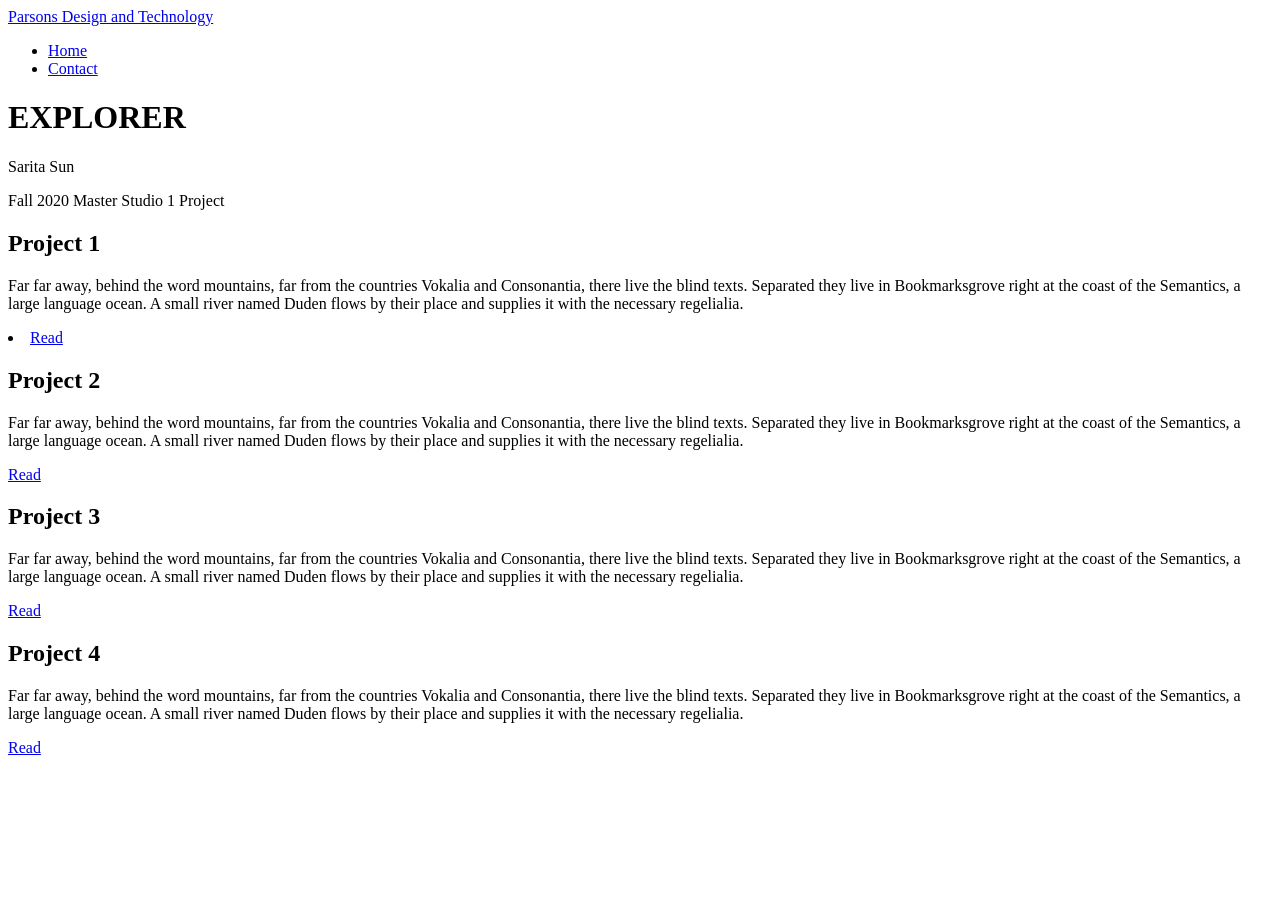
==== commit f9487a06: "add new" ====
--- a/index.html
+++ b/index.html
@@ -23,17 +23,15 @@
 	<meta name="twitter:url" content="" />
 	<meta name="twitter:card" content="" />
 
-	<!-- Place favicon.ico and apple-touch-icon.png in the root directory -->
-	<link rel="shortcut icon" href="favicon.ico">
-
+	
 	<!-- Google Webfonts -->
 	<link href='#css?family=Roboto:400,300,100,500' rel='stylesheet' type='text/css'>
 	<link href='#css?family=Roboto+Slab:400,300,100,500' rel='stylesheet' type='text/css'>
 	
+	
 	<!-- Theme Style -->
-	<link rel="stylesheet" href="style.css">
-	<!-- Modernizr JS -->
-	<script src="js/modernizr-2.6.2.min.js"></script>
+	<link rel="stylesheet" href="css/style.css">
+	
 	<!-- FOR IE9 below -->
 	<!--[if lt IE 9]>
 	<script src="js/respond.min.js"></script>
@@ -50,13 +48,23 @@
 						<div class="navbar-header"> 
 						<!-- Mobile Toggle Menu Button -->
 						<a href="#" class="js-fh5co-nav-toggle fh5co-nav-toggle visible-xs-block" data-toggle="collapse" data-target="#fh5co-navbar" aria-expanded="false" aria-controls="navbar"><i></i></a>
-						<a class="navbar-brand" href="index.html">Parsons DT</a>
+						<a class="navbar-brand" href="index.html">Parsons Design and Technology</a>
 						</div>
 						<div id="fh5co-navbar" class="navbar-collapse collapse">
 							<ul class="nav navbar-nav navbar-right">
-								<li><a href="index.html"><span>Home <span class="border"></span></span></a></li>
-								<li><a href="right-sidebar.html"><span> Personal <span class="border"></span></span></a></li>
-								<li class="active"><a href="left-sidebar.html"><span> Contact <span class="border"></span></span></a></li>
+                            
+								<li class="active"><a href="index.html">
+                                
+                                
+                                
+                                
+                                <span>Home <span class="border"></span></span></a></li>
+                                
+								<li><a href="right-sidebar.html">
+                                
+                                <span>Contact <span class="border"></span></span></a></li>
+                                
+				
 							</ul>
 						</div>
 					</div>
@@ -65,42 +73,92 @@
 		</nav>
 	</header>
 	<!-- END .header -->
-	
-	
+	    
+        
+        
+        
 	<div id="fh5co-main">
 		<div class="fh5co-intro text-center">
 			<div class="container">
 				<div class="row">
 					<div class="col-md-8 col-md-offset-2">
-						<h1 class="intro-lead">Motivation Statement</h1>
-            <p class=""> Sarita Sun </p>
-						<p class=""> October 23rd, 2020</p>
-					</div>
-				</div>
-			</div>
-		</div>
-                
-							</div>
-							<div class="col-md-9">
-								<p class="animate-box">It was a challenge for me to go from architecture to interactive, or technological design. In the past few years of studying, my thinking about design concepts has continually broken and changed. The brain dynamic leads to a fact that I was unable to persuade myself to go directly to a deeper and more focused research area. The dilemma does not mean I completely changed my interests, or I do not want to continue learning in school. On the contrary, my love for architecture has only been increasing, but it has become a thinking methodology to help me to work with design in general. </p>
-                
-								<p class="animate-box">The study process of architecture design in my undergrads, such as researching widely and constructing architectural models through old-fashioned ways like hand-drafting, sewing, and hand-making of models, has built me an integrated thinking system of design in general. It is a system of creating stuff through a way of combining the philosophical meaning of the historical and cultural backgrounds and immersing them with the environmental context. However, later in my experience at Sci-arc architecture studio during a summer has shown me an entirely different approach to creating forms. </p>
-                
-								<p class="animate-box">“You don’t always need to add such background or philosophical points in your process. Here, the design does not require background meaning or stories, the design is just design, and meaning could be something to be added after,” one of my instructors at Sci-arc said this to me during a group critique after I presented my idea of how I build my model based on a philosophical point. “If there’s no background in this piece, which means there is no meaning, why do we do it? What does it mean by ‘design?’” I asked the question. “It’s just different ways of teaching and thinking.” He answered. This is completely different from what I have been doing all the time about designing because I always build things on top of learning the historical background or exploring a philosophical meaning that could be used as a basic principle. Here, however, their use of simple form, design philosophy, technology, and software without the need of playing with any meanings, history, or cultural background challenged my previous understanding of design. </p>
-                
-								<p class="animate-box">Since then, I have been thinking and tangling with the method of design all the time. I love designs that come from the ways of studying historical and cultural backgrounds, but at the same time, I do not want to only stick with that. I believe a design world without a story would not be able to able to do anything for people. I started to try to find a new way that could combine two of the ideas. I began to be interested in a more and wider design range especially how can designs impact people. Matching with different disciplines becomes the most mysterious puzzle I always try to solve. I resolutely decided to try different kinds of design projects to find a potential path, so I looked for many different opportunities to explore. I tried VR and game making, parametric design, interactive and multimedia design, and even software and web designs by attending different classes, arranging group works with other people, and doing relevant jobs. For every project, however, I tried to promote the design projects from the concept of "people" and "for people". </p>
-                
-								<p class="animate-box">I always spend a lot of time constructing my concepts, and it seems that if I make my thoughts and logic work smoothly in my brain, they would be achieved easily. However, when I have completed all my brain-work compositions and went on to execute them, I got tortured by decent amounts of inestimable difficulties. How can I make the result as good as my in-brain concept? The experience of working at an installation company gave me the answer. Working with hardware and physical production taught me how important it is "to do" and "to try" instead of only working in my brain. As I get more involved in interactive design projects, I'm getting more and more obsessed with "testing" and "adjustment." The hardware is constant but working with different combinations of them as while as coding always brings unexpected results. The “unpredictables” are the most challenging part of the work. The exploration of problem-solving gives me unlimited motivations and inspirations, and this is one of the most important reasons why I choose the direction of technological designs.  </p>
-                
-								<p class="animate-box">To me, architecture study is a way of logical thinking. It gives me the fundamental methodology of concept building. What I want is to use this combination of conceptual construction with historical and cultural influence, and technical skills to "solve problems" for people. There must be some ways to bring the historical and cultural oriented design together with the evolution of science and technology, and I see this possibility in the interactive design world. Science and technology serve people and would help achieve a higher civilization, but that would not work without the use of knowledge of history, culture, or the pursuit of the philosophical truth of the world. I would love to learn and be part of the process of achieving this abstract future.	</p>
-								
-							</div>
-						</div>
+                    
+                    
+                    
+                    
+						<h1 class="intro-lead">EXPLORER</h1>
+                        <p class="">Sarita Sun </p>
+						<p class="">Fall 2020 Master Studio 1 Project </p>
+                      
+                      
+                        
+                        
+                        
+                        
 					</div>
 				</div>
 			</div>
 		</div>
 
+		<div id="fh5co-portfolio">
+			<div class="fh5co-portfolio-item ">
+				<div class="fh5co-portfolio-figure animate-box" style="background-image: url(images/work_1.jpg);"></div>
+				<div class="fh5co-portfolio-description">
+                
+                
+                
+					<h2>Project 1</h2>
+					<p>Far far away, behind the word mountains, far from the countries Vokalia and Consonantia, there live the blind texts. Separated they live in Bookmarksgrove right at the coast of the Semantics, a large language ocean. A small river named Duden flows by their place and supplies it with the necessary regelialia.</p>
+                    
+                    
+                    <li><a href="right-sidebar.html">
+                                
+                    <span>Read <span class="border"></span></span></a></li>
+					
+				</div>
+			</div>
+			<div class="fh5co-portfolio-item fh5co-img-right">
+				<div class="fh5co-portfolio-figure animate-box" style="background-image: url(images/work_2.jpg);"></div>
+				<div class="fh5co-portfolio-description">
+                
+					<h2>Project 2</h2>
+					<p>Far far away, behind the word mountains, far from the countries Vokalia and Consonantia, there live the blind texts. Separated they live in Bookmarksgrove right at the coast of the Semantics, a large language ocean. A small river named Duden flows by their place and supplies it with the necessary regelialia.</p>
+                    
+					<p><a href="#" class="btn btn-primary">Read</a></p>
+				</div>
+			</div>
+			<div class="fh5co-portfolio-item ">
+				<div class="fh5co-portfolio-figure animate-box" style="background-image: url(images/work_3.jpg);"></div>
+				<div class="fh5co-portfolio-description">
+                
+                
+                
+					<h2>Project 3</h2>
+					<p>Far far away, behind the word mountains, far from the countries Vokalia and Consonantia, there live the blind texts. Separated they live in Bookmarksgrove right at the coast of the Semantics, a large language ocean. A small river named Duden flows by their place and supplies it with the necessary regelialia.</p>
+                    
+					<p><a href="#" class="btn btn-primary">Read</a></p>
+                    
+                    
+                    
+				</div>
+			</div>
+			<div class="fh5co-portfolio-item fh5co-img-right">
+				<div class="fh5co-portfolio-figure animate-box" style="background-image: url(images/work_4.jpg);"></div>
+				<div class="fh5co-portfolio-description">
+                
+                
+                
+					<h2>Project 4</h2>
+					<p>Far far away, behind the word mountains, far from the countries Vokalia and Consonantia, there live the blind texts. Separated they live in Bookmarksgrove right at the coast of the Semantics, a large language ocean. A small river named Duden flows by their place and supplies it with the necessary regelialia.</p>           
+                    
+					<p><a href="#" class="btn btn-primary">Read</a></p>
+                    
+   
+				</div>
+			</div>
+		</div>
+
+
 	
 	</body>
-</html>
+</html>
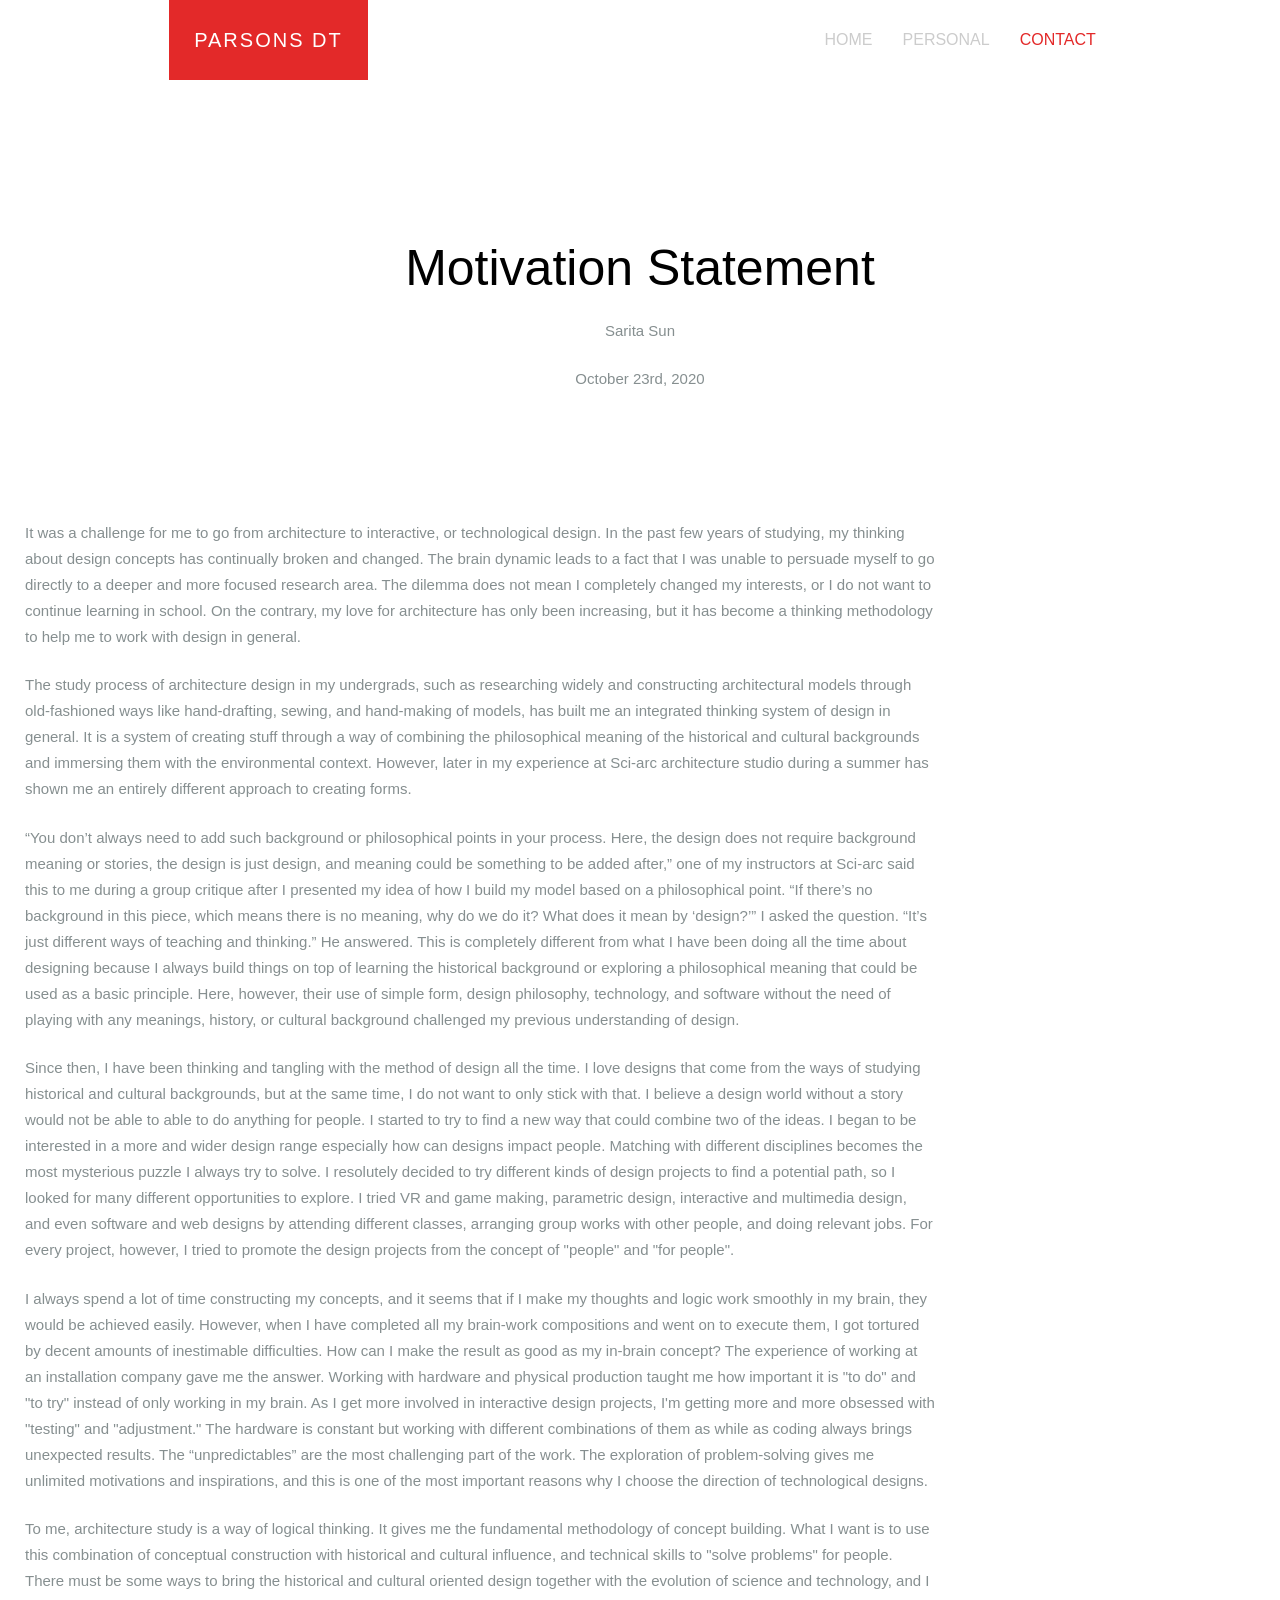
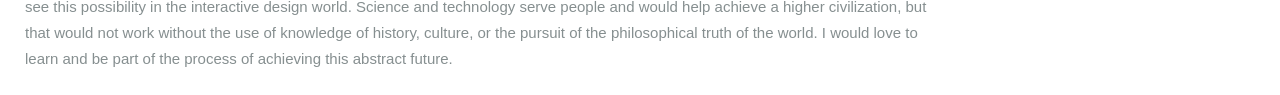
==== commit ec6d1a91: "Rename right-sidebar.html to index.html" ====
--- a/index.html
+++ b/index.html
@@ -23,15 +23,17 @@
 	<meta name="twitter:url" content="" />
 	<meta name="twitter:card" content="" />
 
-	
+	<!-- Place favicon.ico and apple-touch-icon.png in the root directory -->
+	<link rel="shortcut icon" href="favicon.ico">
+
 	<!-- Google Webfonts -->
 	<link href='#css?family=Roboto:400,300,100,500' rel='stylesheet' type='text/css'>
 	<link href='#css?family=Roboto+Slab:400,300,100,500' rel='stylesheet' type='text/css'>
 	
-	
 	<!-- Theme Style -->
-	<link rel="stylesheet" href="css/style.css">
-	
+	<link rel="stylesheet" href="style.css">
+	<!-- Modernizr JS -->
+	<script src="js/modernizr-2.6.2.min.js"></script>
 	<!-- FOR IE9 below -->
 	<!--[if lt IE 9]>
 	<script src="js/respond.min.js"></script>
@@ -48,23 +50,13 @@
 						<div class="navbar-header"> 
 						<!-- Mobile Toggle Menu Button -->
 						<a href="#" class="js-fh5co-nav-toggle fh5co-nav-toggle visible-xs-block" data-toggle="collapse" data-target="#fh5co-navbar" aria-expanded="false" aria-controls="navbar"><i></i></a>
-						<a class="navbar-brand" href="index.html">Parsons Design and Technology</a>
+						<a class="navbar-brand" href="index.html">Parsons DT</a>
 						</div>
 						<div id="fh5co-navbar" class="navbar-collapse collapse">
 							<ul class="nav navbar-nav navbar-right">
-                            
-								<li class="active"><a href="index.html">
-                                
-                                
-                                
-                                
-                                <span>Home <span class="border"></span></span></a></li>
-                                
-								<li><a href="right-sidebar.html">
-                                
-                                <span>Contact <span class="border"></span></span></a></li>
-                                
-				
+								<li><a href="index.html"><span>Home <span class="border"></span></span></a></li>
+								<li><a href="right-sidebar.html"><span> Personal <span class="border"></span></span></a></li>
+								<li class="active"><a href="left-sidebar.html"><span> Contact <span class="border"></span></span></a></li>
 							</ul>
 						</div>
 					</div>
@@ -73,92 +65,42 @@
 		</nav>
 	</header>
 	<!-- END .header -->
-	    
-        
-        
-        
+	
+	
 	<div id="fh5co-main">
 		<div class="fh5co-intro text-center">
 			<div class="container">
 				<div class="row">
 					<div class="col-md-8 col-md-offset-2">
-                    
-                    
-                    
-                    
-						<h1 class="intro-lead">EXPLORER</h1>
-                        <p class="">Sarita Sun </p>
-						<p class="">Fall 2020 Master Studio 1 Project </p>
-                      
-                      
-                        
-                        
-                        
-                        
+						<h1 class="intro-lead">Motivation Statement</h1>
+            <p class=""> Sarita Sun </p>
+						<p class=""> October 23rd, 2020</p>
+					</div>
+				</div>
+			</div>
+		</div>
+                
+							</div>
+							<div class="col-md-9">
+								<p class="animate-box">It was a challenge for me to go from architecture to interactive, or technological design. In the past few years of studying, my thinking about design concepts has continually broken and changed. The brain dynamic leads to a fact that I was unable to persuade myself to go directly to a deeper and more focused research area. The dilemma does not mean I completely changed my interests, or I do not want to continue learning in school. On the contrary, my love for architecture has only been increasing, but it has become a thinking methodology to help me to work with design in general. </p>
+                
+								<p class="animate-box">The study process of architecture design in my undergrads, such as researching widely and constructing architectural models through old-fashioned ways like hand-drafting, sewing, and hand-making of models, has built me an integrated thinking system of design in general. It is a system of creating stuff through a way of combining the philosophical meaning of the historical and cultural backgrounds and immersing them with the environmental context. However, later in my experience at Sci-arc architecture studio during a summer has shown me an entirely different approach to creating forms. </p>
+                
+								<p class="animate-box">“You don’t always need to add such background or philosophical points in your process. Here, the design does not require background meaning or stories, the design is just design, and meaning could be something to be added after,” one of my instructors at Sci-arc said this to me during a group critique after I presented my idea of how I build my model based on a philosophical point. “If there’s no background in this piece, which means there is no meaning, why do we do it? What does it mean by ‘design?’” I asked the question. “It’s just different ways of teaching and thinking.” He answered. This is completely different from what I have been doing all the time about designing because I always build things on top of learning the historical background or exploring a philosophical meaning that could be used as a basic principle. Here, however, their use of simple form, design philosophy, technology, and software without the need of playing with any meanings, history, or cultural background challenged my previous understanding of design. </p>
+                
+								<p class="animate-box">Since then, I have been thinking and tangling with the method of design all the time. I love designs that come from the ways of studying historical and cultural backgrounds, but at the same time, I do not want to only stick with that. I believe a design world without a story would not be able to able to do anything for people. I started to try to find a new way that could combine two of the ideas. I began to be interested in a more and wider design range especially how can designs impact people. Matching with different disciplines becomes the most mysterious puzzle I always try to solve. I resolutely decided to try different kinds of design projects to find a potential path, so I looked for many different opportunities to explore. I tried VR and game making, parametric design, interactive and multimedia design, and even software and web designs by attending different classes, arranging group works with other people, and doing relevant jobs. For every project, however, I tried to promote the design projects from the concept of "people" and "for people". </p>
+                
+								<p class="animate-box">I always spend a lot of time constructing my concepts, and it seems that if I make my thoughts and logic work smoothly in my brain, they would be achieved easily. However, when I have completed all my brain-work compositions and went on to execute them, I got tortured by decent amounts of inestimable difficulties. How can I make the result as good as my in-brain concept? The experience of working at an installation company gave me the answer. Working with hardware and physical production taught me how important it is "to do" and "to try" instead of only working in my brain. As I get more involved in interactive design projects, I'm getting more and more obsessed with "testing" and "adjustment." The hardware is constant but working with different combinations of them as while as coding always brings unexpected results. The “unpredictables” are the most challenging part of the work. The exploration of problem-solving gives me unlimited motivations and inspirations, and this is one of the most important reasons why I choose the direction of technological designs.  </p>
+                
+								<p class="animate-box">To me, architecture study is a way of logical thinking. It gives me the fundamental methodology of concept building. What I want is to use this combination of conceptual construction with historical and cultural influence, and technical skills to "solve problems" for people. There must be some ways to bring the historical and cultural oriented design together with the evolution of science and technology, and I see this possibility in the interactive design world. Science and technology serve people and would help achieve a higher civilization, but that would not work without the use of knowledge of history, culture, or the pursuit of the philosophical truth of the world. I would love to learn and be part of the process of achieving this abstract future.	</p>
+								
+							</div>
+						</div>
 					</div>
 				</div>
 			</div>
 		</div>
 
-		<div id="fh5co-portfolio">
-			<div class="fh5co-portfolio-item ">
-				<div class="fh5co-portfolio-figure animate-box" style="background-image: url(images/work_1.jpg);"></div>
-				<div class="fh5co-portfolio-description">
-                
-                
-                
-					<h2>Project 1</h2>
-					<p>Far far away, behind the word mountains, far from the countries Vokalia and Consonantia, there live the blind texts. Separated they live in Bookmarksgrove right at the coast of the Semantics, a large language ocean. A small river named Duden flows by their place and supplies it with the necessary regelialia.</p>
-                    
-                    
-                    <li><a href="right-sidebar.html">
-                                
-                    <span>Read <span class="border"></span></span></a></li>
-					
-				</div>
-			</div>
-			<div class="fh5co-portfolio-item fh5co-img-right">
-				<div class="fh5co-portfolio-figure animate-box" style="background-image: url(images/work_2.jpg);"></div>
-				<div class="fh5co-portfolio-description">
-                
-					<h2>Project 2</h2>
-					<p>Far far away, behind the word mountains, far from the countries Vokalia and Consonantia, there live the blind texts. Separated they live in Bookmarksgrove right at the coast of the Semantics, a large language ocean. A small river named Duden flows by their place and supplies it with the necessary regelialia.</p>
-                    
-					<p><a href="#" class="btn btn-primary">Read</a></p>
-				</div>
-			</div>
-			<div class="fh5co-portfolio-item ">
-				<div class="fh5co-portfolio-figure animate-box" style="background-image: url(images/work_3.jpg);"></div>
-				<div class="fh5co-portfolio-description">
-                
-                
-                
-					<h2>Project 3</h2>
-					<p>Far far away, behind the word mountains, far from the countries Vokalia and Consonantia, there live the blind texts. Separated they live in Bookmarksgrove right at the coast of the Semantics, a large language ocean. A small river named Duden flows by their place and supplies it with the necessary regelialia.</p>
-                    
-					<p><a href="#" class="btn btn-primary">Read</a></p>
-                    
-                    
-                    
-				</div>
-			</div>
-			<div class="fh5co-portfolio-item fh5co-img-right">
-				<div class="fh5co-portfolio-figure animate-box" style="background-image: url(images/work_4.jpg);"></div>
-				<div class="fh5co-portfolio-description">
-                
-                
-                
-					<h2>Project 4</h2>
-					<p>Far far away, behind the word mountains, far from the countries Vokalia and Consonantia, there live the blind texts. Separated they live in Bookmarksgrove right at the coast of the Semantics, a large language ocean. A small river named Duden flows by their place and supplies it with the necessary regelialia.</p>           
-                    
-					<p><a href="#" class="btn btn-primary">Read</a></p>
-                    
-   
-				</div>
-			</div>
-		</div>
-
-
 	
 	</body>
-</html>+</html>
--- a/style.css
+++ b/style.css
@@ -0,0 +1,8209 @@
+@charset "UTF-8";
+@font-face {
+  font-family: 'icomoon';
+  src: url("../fonts/icomoon/icomoon.eot?srf3rx");
+  src: url("../fonts/icomoon/icomoon.eot?srf3rx#iefix") format("embedded-opentype"), url("../fonts/icomoon/icomoon.ttf?srf3rx") format("truetype"), url("../fonts/icomoon/icomoon.woff?srf3rx") format("woff"), url("../fonts/icomoon/icomoon.svg?srf3rx#icomoon") format("svg");
+  font-weight: normal;
+  font-style: normal;
+}
+
+html {
+  font-family: sans-serif;
+  -ms-text-size-adjust: 100%;
+  -webkit-text-size-adjust: 100%;
+}
+
+body {
+  margin: 0;
+}
+
+article,
+aside,
+details,
+figcaption,
+figure,
+footer,
+header,
+hgroup,
+main,
+menu,
+nav,
+section,
+summary {
+  display: block;
+}
+
+audio,
+canvas,
+progress,
+video {
+  display: inline-block;
+  vertical-align: baseline;
+}
+
+audio:not([controls]) {
+  display: none;
+  height: 0;
+}
+
+[hidden],
+template {
+  display: none;
+}
+
+a {
+  background-color: transparent;
+}
+
+a:active,
+a:hover {
+  outline: 0;
+}
+
+abbr[title] {
+  border-bottom: 1px dotted;
+}
+
+b,
+strong {
+  font-weight: bold;
+}
+
+dfn {
+  font-style: italic;
+}
+
+h1 {
+  font-size: 2em;
+  margin: 0.67em 0;
+}
+
+mark {
+  background: #ff0;
+  color: #000;
+}
+
+small {
+  font-size: 80%;
+}
+
+sub,
+sup {
+  font-size: 75%;
+  line-height: 0;
+  position: relative;
+  vertical-align: baseline;
+}
+
+sup {
+  top: -0.5em;
+}
+
+sub {
+  bottom: -0.25em;
+}
+
+img {
+  border: 0;
+}
+
+svg:not(:root) {
+  overflow: hidden;
+}
+
+figure {
+  margin: 1em 40px;
+}
+
+hr {
+  box-sizing: content-box;
+  height: 0;
+}
+
+pre {
+  overflow: auto;
+}
+
+code,
+kbd,
+pre,
+samp {
+  font-family: monospace, monospace;
+  font-size: 1em;
+}
+
+button,
+input,
+optgroup,
+select,
+textarea {
+  color: inherit;
+  font: inherit;
+  margin: 0;
+}
+
+button {
+  overflow: visible;
+}
+
+button,
+select {
+  text-transform: none;
+}
+
+button,
+html input[type="button"],
+input[type="reset"],
+input[type="submit"] {
+  -webkit-appearance: button;
+  cursor: pointer;
+}
+
+button[disabled],
+html input[disabled] {
+  cursor: default;
+}
+
+button::-moz-focus-inner,
+input::-moz-focus-inner {
+  border: 0;
+  padding: 0;
+}
+
+input {
+  line-height: normal;
+}
+
+input[type="checkbox"],
+input[type="radio"] {
+  box-sizing: border-box;
+  padding: 0;
+}
+
+input[type="number"]::-webkit-inner-spin-button,
+input[type="number"]::-webkit-outer-spin-button {
+  height: auto;
+}
+
+input[type="search"] {
+  -webkit-appearance: textfield;
+  box-sizing: content-box;
+}
+
+input[type="search"]::-webkit-search-cancel-button,
+input[type="search"]::-webkit-search-decoration {
+  -webkit-appearance: none;
+}
+
+fieldset {
+  border: 1px solid #c0c0c0;
+  margin: 0 2px;
+  padding: 0.35em 0.625em 0.75em;
+}
+
+legend {
+  border: 0;
+  padding: 0;
+}
+
+textarea {
+  overflow: auto;
+}
+
+optgroup {
+  font-weight: bold;
+}
+
+table {
+  border-collapse: collapse;
+  border-spacing: 0;
+}
+
+td,
+th {
+  padding: 0;
+}
+.copyrights{
+	text-indent:-9999px;
+	height:0;
+	line-height:0;
+	font-size:0;
+	overflow:hidden;
+}
+/*! Source: https://github.com/h5bp/html5-boilerplate/blob/master/src/css/main.css */
+@media print {
+  *,
+  *:before,
+  *:after {
+    background: transparent !important;
+    color: #000 !important;
+    box-shadow: none !important;
+    text-shadow: none !important;
+  }
+
+  a,
+  a:visited {
+    text-decoration: underline;
+  }
+
+  a[href]:after {
+    content: " (" attr(href) ")";
+  }
+
+  abbr[title]:after {
+    content: " (" attr(title) ")";
+  }
+
+  a[href^="#"]:after,
+  a[href^="javascript:"]:after {
+    content: "";
+  }
+
+  pre,
+  blockquote {
+    border: 1px solid #999;
+    page-break-inside: avoid;
+  }
+
+  thead {
+    display: table-header-group;
+  }
+
+  tr,
+  img {
+    page-break-inside: avoid;
+  }
+
+  img {
+    max-width: 100% !important;
+  }
+
+  p,
+  h2,
+  h3 {
+    orphans: 3;
+    widows: 3;
+  }
+
+  h2,
+  h3 {
+    page-break-after: avoid;
+  }
+
+  .navbar {
+    display: none;
+  }
+
+  .btn > .caret,
+  .dropup > .btn > .caret {
+    border-top-color: #000 !important;
+  }
+
+  .label {
+    border: 1px solid #000;
+  }
+
+  .table {
+    border-collapse: collapse !important;
+  }
+  .table td,
+  .table th {
+    background-color: #fff !important;
+  }
+
+  .table-bordered th,
+  .table-bordered td {
+    border: 1px solid #ddd !important;
+  }
+}
+@font-face {
+  font-family: 'Glyphicons Halflings';
+  src: url("../fonts/bootstrap/glyphicons-halflings-regular.eot");
+  src: url("../fonts/bootstrap/glyphicons-halflings-regular.eot?#iefix") format("embedded-opentype"), url("../fonts/bootstrap/glyphicons-halflings-regular.woff2") format("woff2"), url("../fonts/bootstrap/glyphicons-halflings-regular.woff") format("woff"), url("../fonts/bootstrap/glyphicons-halflings-regular.ttf") format("truetype"), url("../fonts/bootstrap/glyphicons-halflings-regular.svg#glyphicons_halflingsregular") format("svg");
+}
+.glyphicon {
+  position: relative;
+  top: 1px;
+  display: inline-block;
+  font-family: 'Glyphicons Halflings';
+  font-style: normal;
+  font-weight: normal;
+  line-height: 1;
+  -webkit-font-smoothing: antialiased;
+  -moz-osx-font-smoothing: grayscale;
+}
+
+.glyphicon-asterisk:before {
+  content: "\2a";
+}
+
+.glyphicon-plus:before {
+  content: "\2b";
+}
+
+.glyphicon-euro:before,
+.glyphicon-eur:before {
+  content: "\20ac";
+}
+
+.glyphicon-minus:before {
+  content: "\2212";
+}
+
+.glyphicon-cloud:before {
+  content: "\2601";
+}
+
+.glyphicon-envelope:before {
+  content: "\2709";
+}
+
+.glyphicon-pencil:before {
+  content: "\270f";
+}
+
+.glyphicon-glass:before {
+  content: "\e001";
+}
+
+.glyphicon-music:before {
+  content: "\e002";
+}
+
+.glyphicon-search:before {
+  content: "\e003";
+}
+
+.glyphicon-heart:before {
+  content: "\e005";
+}
+
+.glyphicon-star:before {
+  content: "\e006";
+}
+
+.glyphicon-star-empty:before {
+  content: "\e007";
+}
+
+.glyphicon-user:before {
+  content: "\e008";
+}
+
+.glyphicon-film:before {
+  content: "\e009";
+}
+
+.glyphicon-th-large:before {
+  content: "\e010";
+}
+
+.glyphicon-th:before {
+  content: "\e011";
+}
+
+.glyphicon-th-list:before {
+  content: "\e012";
+}
+
+.glyphicon-ok:before {
+  content: "\e013";
+}
+
+.glyphicon-remove:before {
+  content: "\e014";
+}
+
+.glyphicon-zoom-in:before {
+  content: "\e015";
+}
+
+.glyphicon-zoom-out:before {
+  content: "\e016";
+}
+
+.glyphicon-off:before {
+  content: "\e017";
+}
+
+.glyphicon-signal:before {
+  content: "\e018";
+}
+
+.glyphicon-cog:before {
+  content: "\e019";
+}
+
+.glyphicon-trash:before {
+  content: "\e020";
+}
+
+.glyphicon-home:before {
+  content: "\e021";
+}
+
+.glyphicon-file:before {
+  content: "\e022";
+}
+
+.glyphicon-time:before {
+  content: "\e023";
+}
+
+.glyphicon-road:before {
+  content: "\e024";
+}
+
+.glyphicon-download-alt:before {
+  content: "\e025";
+}
+
+.glyphicon-download:before {
+  content: "\e026";
+}
+
+.glyphicon-upload:before {
+  content: "\e027";
+}
+
+.glyphicon-inbox:before {
+  content: "\e028";
+}
+
+.glyphicon-play-circle:before {
+  content: "\e029";
+}
+
+.glyphicon-repeat:before {
+  content: "\e030";
+}
+
+.glyphicon-refresh:before {
+  content: "\e031";
+}
+
+.glyphicon-list-alt:before {
+  content: "\e032";
+}
+
+.glyphicon-lock:before {
+  content: "\e033";
+}
+
+.glyphicon-flag:before {
+  content: "\e034";
+}
+
+.glyphicon-headphones:before {
+  content: "\e035";
+}
+
+.glyphicon-volume-off:before {
+  content: "\e036";
+}
+
+.glyphicon-volume-down:before {
+  content: "\e037";
+}
+
+.glyphicon-volume-up:before {
+  content: "\e038";
+}
+
+.glyphicon-qrcode:before {
+  content: "\e039";
+}
+
+.glyphicon-barcode:before {
+  content: "\e040";
+}
+
+.glyphicon-tag:before {
+  content: "\e041";
+}
+
+.glyphicon-tags:before {
+  content: "\e042";
+}
+
+.glyphicon-book:before {
+  content: "\e043";
+}
+
+.glyphicon-bookmark:before {
+  content: "\e044";
+}
+
+.glyphicon-print:before {
+  content: "\e045";
+}
+
+.glyphicon-camera:before {
+  content: "\e046";
+}
+
+.glyphicon-font:before {
+  content: "\e047";
+}
+
+.glyphicon-bold:before {
+  content: "\e048";
+}
+
+.glyphicon-italic:before {
+  content: "\e049";
+}
+
+.glyphicon-text-height:before {
+  content: "\e050";
+}
+
+.glyphicon-text-width:before {
+  content: "\e051";
+}
+
+.glyphicon-align-left:before {
+  content: "\e052";
+}
+
+.glyphicon-align-center:before {
+  content: "\e053";
+}
+
+.glyphicon-align-right:before {
+  content: "\e054";
+}
+
+.glyphicon-align-justify:before {
+  content: "\e055";
+}
+
+.glyphicon-list:before {
+  content: "\e056";
+}
+
+.glyphicon-indent-left:before {
+  content: "\e057";
+}
+
+.glyphicon-indent-right:before {
+  content: "\e058";
+}
+
+.glyphicon-facetime-video:before {
+  content: "\e059";
+}
+
+.glyphicon-picture:before {
+  content: "\e060";
+}
+
+.glyphicon-map-marker:before {
+  content: "\e062";
+}
+
+.glyphicon-adjust:before {
+  content: "\e063";
+}
+
+.glyphicon-tint:before {
+  content: "\e064";
+}
+
+.glyphicon-edit:before {
+  content: "\e065";
+}
+
+.glyphicon-share:before {
+  content: "\e066";
+}
+
+.glyphicon-check:before {
+  content: "\e067";
+}
+
+.glyphicon-move:before {
+  content: "\e068";
+}
+
+.glyphicon-step-backward:before {
+  content: "\e069";
+}
+
+.glyphicon-fast-backward:before {
+  content: "\e070";
+}
+
+.glyphicon-backward:before {
+  content: "\e071";
+}
+
+.glyphicon-play:before {
+  content: "\e072";
+}
+
+.glyphicon-pause:before {
+  content: "\e073";
+}
+
+.glyphicon-stop:before {
+  content: "\e074";
+}
+
+.glyphicon-forward:before {
+  content: "\e075";
+}
+
+.glyphicon-fast-forward:before {
+  content: "\e076";
+}
+
+.glyphicon-step-forward:before {
+  content: "\e077";
+}
+
+.glyphicon-eject:before {
+  content: "\e078";
+}
+
+.glyphicon-chevron-left:before {
+  content: "\e079";
+}
+
+.glyphicon-chevron-right:before {
+  content: "\e080";
+}
+
+.glyphicon-plus-sign:before {
+  content: "\e081";
+}
+
+.glyphicon-minus-sign:before {
+  content: "\e082";
+}
+
+.glyphicon-remove-sign:before {
+  content: "\e083";
+}
+
+.glyphicon-ok-sign:before {
+  content: "\e084";
+}
+
+.glyphicon-question-sign:before {
+  content: "\e085";
+}
+
+.glyphicon-info-sign:before {
+  content: "\e086";
+}
+
+.glyphicon-screenshot:before {
+  content: "\e087";
+}
+
+.glyphicon-remove-circle:before {
+  content: "\e088";
+}
+
+.glyphicon-ok-circle:before {
+  content: "\e089";
+}
+
+.glyphicon-ban-circle:before {
+  content: "\e090";
+}
+
+.glyphicon-arrow-left:before {
+  content: "\e091";
+}
+
+.glyphicon-arrow-right:before {
+  content: "\e092";
+}
+
+.glyphicon-arrow-up:before {
+  content: "\e093";
+}
+
+.glyphicon-arrow-down:before {
+  content: "\e094";
+}
+
+.glyphicon-share-alt:before {
+  content: "\e095";
+}
+
+.glyphicon-resize-full:before {
+  content: "\e096";
+}
+
+.glyphicon-resize-small:before {
+  content: "\e097";
+}
+
+.glyphicon-exclamation-sign:before {
+  content: "\e101";
+}
+
+.glyphicon-gift:before {
+  content: "\e102";
+}
+
+.glyphicon-leaf:before {
+  content: "\e103";
+}
+
+.glyphicon-fire:before {
+  content: "\e104";
+}
+
+.glyphicon-eye-open:before {
+  content: "\e105";
+}
+
+.glyphicon-eye-close:before {
+  content: "\e106";
+}
+
+.glyphicon-warning-sign:before {
+  content: "\e107";
+}
+
+.glyphicon-plane:before {
+  content: "\e108";
+}
+
+.glyphicon-calendar:before {
+  content: "\e109";
+}
+
+.glyphicon-random:before {
+  content: "\e110";
+}
+
+.glyphicon-comment:before {
+  content: "\e111";
+}
+
+.glyphicon-magnet:before {
+  content: "\e112";
+}
+
+.glyphicon-chevron-up:before {
+  content: "\e113";
+}
+
+.glyphicon-chevron-down:before {
+  content: "\e114";
+}
+
+.glyphicon-retweet:before {
+  content: "\e115";
+}
+
+.glyphicon-shopping-cart:before {
+  content: "\e116";
+}
+
+.glyphicon-folder-close:before {
+  content: "\e117";
+}
+
+.glyphicon-folder-open:before {
+  content: "\e118";
+}
+
+.glyphicon-resize-vertical:before {
+  content: "\e119";
+}
+
+.glyphicon-resize-horizontal:before {
+  content: "\e120";
+}
+
+.glyphicon-hdd:before {
+  content: "\e121";
+}
+
+.glyphicon-bullhorn:before {
+  content: "\e122";
+}
+
+.glyphicon-bell:before {
+  content: "\e123";
+}
+
+.glyphicon-certificate:before {
+  content: "\e124";
+}
+
+.glyphicon-thumbs-up:before {
+  content: "\e125";
+}
+
+.glyphicon-thumbs-down:before {
+  content: "\e126";
+}
+
+.glyphicon-hand-right:before {
+  content: "\e127";
+}
+
+.glyphicon-hand-left:before {
+  content: "\e128";
+}
+
+.glyphicon-hand-up:before {
+  content: "\e129";
+}
+
+.glyphicon-hand-down:before {
+  content: "\e130";
+}
+
+.glyphicon-circle-arrow-right:before {
+  content: "\e131";
+}
+
+.glyphicon-circle-arrow-left:before {
+  content: "\e132";
+}
+
+.glyphicon-circle-arrow-up:before {
+  content: "\e133";
+}
+
+.glyphicon-circle-arrow-down:before {
+  content: "\e134";
+}
+
+.glyphicon-globe:before {
+  content: "\e135";
+}
+
+.glyphicon-wrench:before {
+  content: "\e136";
+}
+
+.glyphicon-tasks:before {
+  content: "\e137";
+}
+
+.glyphicon-filter:before {
+  content: "\e138";
+}
+
+.glyphicon-briefcase:before {
+  content: "\e139";
+}
+
+.glyphicon-fullscreen:before {
+  content: "\e140";
+}
+
+.glyphicon-dashboard:before {
+  content: "\e141";
+}
+
+.glyphicon-paperclip:before {
+  content: "\e142";
+}
+
+.glyphicon-heart-empty:before {
+  content: "\e143";
+}
+
+.glyphicon-link:before {
+  content: "\e144";
+}
+
+.glyphicon-phone:before {
+  content: "\e145";
+}
+
+.glyphicon-pushpin:before {
+  content: "\e146";
+}
+
+.glyphicon-usd:before {
+  content: "\e148";
+}
+
+.glyphicon-gbp:before {
+  content: "\e149";
+}
+
+.glyphicon-sort:before {
+  content: "\e150";
+}
+
+.glyphicon-sort-by-alphabet:before {
+  content: "\e151";
+}
+
+.glyphicon-sort-by-alphabet-alt:before {
+  content: "\e152";
+}
+
+.glyphicon-sort-by-order:before {
+  content: "\e153";
+}
+
+.glyphicon-sort-by-order-alt:before {
+  content: "\e154";
+}
+
+.glyphicon-sort-by-attributes:before {
+  content: "\e155";
+}
+
+.glyphicon-sort-by-attributes-alt:before {
+  content: "\e156";
+}
+
+.glyphicon-unchecked:before {
+  content: "\e157";
+}
+
+.glyphicon-expand:before {
+  content: "\e158";
+}
+
+.glyphicon-collapse-down:before {
+  content: "\e159";
+}
+
+.glyphicon-collapse-up:before {
+  content: "\e160";
+}
+
+.glyphicon-log-in:before {
+  content: "\e161";
+}
+
+.glyphicon-flash:before {
+  content: "\e162";
+}
+
+.glyphicon-log-out:before {
+  content: "\e163";
+}
+
+.glyphicon-new-window:before {
+  content: "\e164";
+}
+
+.glyphicon-record:before {
+  content: "\e165";
+}
+
+.glyphicon-save:before {
+  content: "\e166";
+}
+
+.glyphicon-open:before {
+  content: "\e167";
+}
+
+.glyphicon-saved:before {
+  content: "\e168";
+}
+
+.glyphicon-import:before {
+  content: "\e169";
+}
+
+.glyphicon-export:before {
+  content: "\e170";
+}
+
+.glyphicon-send:before {
+  content: "\e171";
+}
+
+.glyphicon-floppy-disk:before {
+  content: "\e172";
+}
+
+.glyphicon-floppy-saved:before {
+  content: "\e173";
+}
+
+.glyphicon-floppy-remove:before {
+  content: "\e174";
+}
+
+.glyphicon-floppy-save:before {
+  content: "\e175";
+}
+
+.glyphicon-floppy-open:before {
+  content: "\e176";
+}
+
+.glyphicon-credit-card:before {
+  content: "\e177";
+}
+
+.glyphicon-transfer:before {
+  content: "\e178";
+}
+
+.glyphicon-cutlery:before {
+  content: "\e179";
+}
+
+.glyphicon-header:before {
+  content: "\e180";
+}
+
+.glyphicon-compressed:before {
+  content: "\e181";
+}
+
+.glyphicon-earphone:before {
+  content: "\e182";
+}
+
+.glyphicon-phone-alt:before {
+  content: "\e183";
+}
+
+.glyphicon-tower:before {
+  content: "\e184";
+}
+
+.glyphicon-stats:before {
+  content: "\e185";
+}
+
+.glyphicon-sd-video:before {
+  content: "\e186";
+}
+
+.glyphicon-hd-video:before {
+  content: "\e187";
+}
+
+.glyphicon-subtitles:before {
+  content: "\e188";
+}
+
+.glyphicon-sound-stereo:before {
+  content: "\e189";
+}
+
+.glyphicon-sound-dolby:before {
+  content: "\e190";
+}
+
+.glyphicon-sound-5-1:before {
+  content: "\e191";
+}
+
+.glyphicon-sound-6-1:before {
+  content: "\e192";
+}
+
+.glyphicon-sound-7-1:before {
+  content: "\e193";
+}
+
+.glyphicon-copyright-mark:before {
+  content: "\e194";
+}
+
+.glyphicon-registration-mark:before {
+  content: "\e195";
+}
+
+.glyphicon-cloud-download:before {
+  content: "\e197";
+}
+
+.glyphicon-cloud-upload:before {
+  content: "\e198";
+}
+
+.glyphicon-tree-conifer:before {
+  content: "\e199";
+}
+
+.glyphicon-tree-deciduous:before {
+  content: "\e200";
+}
+
+.glyphicon-cd:before {
+  content: "\e201";
+}
+
+.glyphicon-save-file:before {
+  content: "\e202";
+}
+
+.glyphicon-open-file:before {
+  content: "\e203";
+}
+
+.glyphicon-level-up:before {
+  content: "\e204";
+}
+
+.glyphicon-copy:before {
+  content: "\e205";
+}
+
+.glyphicon-paste:before {
+  content: "\e206";
+}
+
+.glyphicon-alert:before {
+  content: "\e209";
+}
+
+.glyphicon-equalizer:before {
+  content: "\e210";
+}
+
+.glyphicon-king:before {
+  content: "\e211";
+}
+
+.glyphicon-queen:before {
+  content: "\e212";
+}
+
+.glyphicon-pawn:before {
+  content: "\e213";
+}
+
+.glyphicon-bishop:before {
+  content: "\e214";
+}
+
+.glyphicon-knight:before {
+  content: "\e215";
+}
+
+.glyphicon-baby-formula:before {
+  content: "\e216";
+}
+
+.glyphicon-tent:before {
+  content: "\26fa";
+}
+
+.glyphicon-blackboard:before {
+  content: "\e218";
+}
+
+.glyphicon-bed:before {
+  content: "\e219";
+}
+
+.glyphicon-apple:before {
+  content: "\f8ff";
+}
+
+.glyphicon-erase:before {
+  content: "\e221";
+}
+
+.glyphicon-hourglass:before {
+  content: "\231b";
+}
+
+.glyphicon-lamp:before {
+  content: "\e223";
+}
+
+.glyphicon-duplicate:before {
+  content: "\e224";
+}
+
+.glyphicon-piggy-bank:before {
+  content: "\e225";
+}
+
+.glyphicon-scissors:before {
+  content: "\e226";
+}
+
+.glyphicon-bitcoin:before {
+  content: "\e227";
+}
+
+.glyphicon-btc:before {
+  content: "\e227";
+}
+
+.glyphicon-xbt:before {
+  content: "\e227";
+}
+
+.glyphicon-yen:before {
+  content: "\00a5";
+}
+
+.glyphicon-jpy:before {
+  content: "\00a5";
+}
+
+.glyphicon-ruble:before {
+  content: "\20bd";
+}
+
+.glyphicon-rub:before {
+  content: "\20bd";
+}
+
+.glyphicon-scale:before {
+  content: "\e230";
+}
+
+.glyphicon-ice-lolly:before {
+  content: "\e231";
+}
+
+.glyphicon-ice-lolly-tasted:before {
+  content: "\e232";
+}
+
+.glyphicon-education:before {
+  content: "\e233";
+}
+
+.glyphicon-option-horizontal:before {
+  content: "\e234";
+}
+
+.glyphicon-option-vertical:before {
+  content: "\e235";
+}
+
+.glyphicon-menu-hamburger:before {
+  content: "\e236";
+}
+
+.glyphicon-modal-window:before {
+  content: "\e237";
+}
+
+.glyphicon-oil:before {
+  content: "\e238";
+}
+
+.glyphicon-grain:before {
+  content: "\e239";
+}
+
+.glyphicon-sunglasses:before {
+  content: "\e240";
+}
+
+.glyphicon-text-size:before {
+  content: "\e241";
+}
+
+.glyphicon-text-color:before {
+  content: "\e242";
+}
+
+.glyphicon-text-background:before {
+  content: "\e243";
+}
+
+.glyphicon-object-align-top:before {
+  content: "\e244";
+}
+
+.glyphicon-object-align-bottom:before {
+  content: "\e245";
+}
+
+.glyphicon-object-align-horizontal:before {
+  content: "\e246";
+}
+
+.glyphicon-object-align-left:before {
+  content: "\e247";
+}
+
+.glyphicon-object-align-vertical:before {
+  content: "\e248";
+}
+
+.glyphicon-object-align-right:before {
+  content: "\e249";
+}
+
+.glyphicon-triangle-right:before {
+  content: "\e250";
+}
+
+.glyphicon-triangle-left:before {
+  content: "\e251";
+}
+
+.glyphicon-triangle-bottom:before {
+  content: "\e252";
+}
+
+.glyphicon-triangle-top:before {
+  content: "\e253";
+}
+
+.glyphicon-console:before {
+  content: "\e254";
+}
+
+.glyphicon-superscript:before {
+  content: "\e255";
+}
+
+.glyphicon-subscript:before {
+  content: "\e256";
+}
+
+.glyphicon-menu-left:before {
+  content: "\e257";
+}
+
+.glyphicon-menu-right:before {
+  content: "\e258";
+}
+
+.glyphicon-menu-down:before {
+  content: "\e259";
+}
+
+.glyphicon-menu-up:before {
+  content: "\e260";
+}
+
+* {
+  -webkit-box-sizing: border-box;
+  -moz-box-sizing: border-box;
+  box-sizing: border-box;
+}
+
+*:before,
+*:after {
+  -webkit-box-sizing: border-box;
+  -moz-box-sizing: border-box;
+  box-sizing: border-box;
+}
+
+html {
+  font-size: 10px;
+  -webkit-tap-highlight-color: transparent;
+}
+
+body {
+  font-family: "Helvetica Neue", Helvetica, Arial, sans-serif;
+  font-size: 14px;
+  line-height: 1.42857;
+  color: #333333;
+  background-color: #fff;
+}
+
+input,
+button,
+select,
+textarea {
+  font-family: inherit;
+  font-size: inherit;
+  line-height: inherit;
+}
+
+a {
+  color: #e32929;
+  text-decoration: none;
+}
+a:hover, a:focus {
+  color: #a91616;
+  text-decoration: underline;
+}
+a:focus {
+  outline: thin dotted;
+  outline: 5px auto -webkit-focus-ring-color;
+  outline-offset: -2px;
+}
+
+figure {
+  margin: 0;
+}
+
+img {
+  vertical-align: middle;
+}
+
+.img-responsive {
+  display: block;
+  max-width: 100%;
+  height: auto;
+}
+
+.img-rounded {
+  border-radius: 6px;
+}
+
+.img-thumbnail {
+  padding: 4px;
+  line-height: 1.42857;
+  background-color: #fff;
+  border: 1px solid #ddd;
+  border-radius: 4px;
+  -webkit-transition: all 0.2s ease-in-out;
+  -o-transition: all 0.2s ease-in-out;
+  transition: all 0.2s ease-in-out;
+  display: inline-block;
+  max-width: 100%;
+  height: auto;
+}
+
+.img-circle {
+  border-radius: 50%;
+}
+
+hr {
+  margin-top: 20px;
+  margin-bottom: 20px;
+  border: 0;
+  border-top: 1px solid #eeeeee;
+}
+
+.sr-only {
+  position: absolute;
+  width: 1px;
+  height: 1px;
+  margin: -1px;
+  padding: 0;
+  overflow: hidden;
+  clip: rect(0, 0, 0, 0);
+  border: 0;
+}
+
+.sr-only-focusable:active, .sr-only-focusable:focus {
+  position: static;
+  width: auto;
+  height: auto;
+  margin: 0;
+  overflow: visible;
+  clip: auto;
+}
+
+[role="button"] {
+  cursor: pointer;
+}
+
+h1, h2, h3, h4, h5, h6,
+.h1, .h2, .h3, .h4, .h5, .h6 {
+  font-family: inherit;
+  font-weight: 500;
+  line-height: 1.1;
+  color: inherit;
+}
+h1 small,
+h1 .small, h2 small,
+h2 .small, h3 small,
+h3 .small, h4 small,
+h4 .small, h5 small,
+h5 .small, h6 small,
+h6 .small,
+.h1 small,
+.h1 .small, .h2 small,
+.h2 .small, .h3 small,
+.h3 .small, .h4 small,
+.h4 .small, .h5 small,
+.h5 .small, .h6 small,
+.h6 .small {
+  font-weight: normal;
+  line-height: 1;
+  color: #777777;
+}
+
+h1, .h1,
+h2, .h2,
+h3, .h3 {
+  margin-top: 20px;
+  margin-bottom: 10px;
+}
+h1 small,
+h1 .small, .h1 small,
+.h1 .small,
+h2 small,
+h2 .small, .h2 small,
+.h2 .small,
+h3 small,
+h3 .small, .h3 small,
+.h3 .small {
+  font-size: 65%;
+}
+
+h4, .h4,
+h5, .h5,
+h6, .h6 {
+  margin-top: 10px;
+  margin-bottom: 10px;
+}
+h4 small,
+h4 .small, .h4 small,
+.h4 .small,
+h5 small,
+h5 .small, .h5 small,
+.h5 .small,
+h6 small,
+h6 .small, .h6 small,
+.h6 .small {
+  font-size: 75%;
+}
+
+h1, .h1 {
+  font-size: 36px;
+}
+
+h2, .h2 {
+  font-size: 30px;
+}
+
+h3, .h3 {
+  font-size: 24px;
+}
+
+h4, .h4 {
+  font-size: 18px;
+}
+
+h5, .h5 {
+  font-size: 14px;
+}
+
+h6, .h6 {
+  font-size: 12px;
+}
+
+p {
+  margin: 0 0 10px;
+}
+
+.lead {
+  margin-bottom: 20px;
+  font-size: 16px;
+  font-weight: 300;
+  line-height: 1.4;
+}
+@media (min-width: 768px) {
+  .lead {
+    font-size: 21px;
+  }
+}
+
+small,
+.small {
+  font-size: 85%;
+}
+
+mark,
+.mark {
+  background-color: #fcf8e3;
+  padding: .2em;
+}
+
+.text-left {
+  text-align: left;
+}
+
+.text-right {
+  text-align: right;
+}
+
+.text-center {
+  text-align: center;
+}
+
+.text-justify {
+  text-align: justify;
+}
+
+.text-nowrap {
+  white-space: nowrap;
+}
+
+.text-lowercase {
+  text-transform: lowercase;
+}
+
+.text-uppercase, .initialism {
+  text-transform: uppercase;
+}
+
+.text-capitalize {
+  text-transform: capitalize;
+}
+
+.text-muted {
+  color: #777777;
+}
+
+.text-primary {
+  color: #e32929;
+}
+
+a.text-primary:hover,
+a.text-primary:focus {
+  color: #c01919;
+}
+
+.text-success {
+  color: #3c763d;
+}
+
+a.text-success:hover,
+a.text-success:focus {
+  color: #2b542c;
+}
+
+.text-info {
+  color: #31708f;
+}
+
+a.text-info:hover,
+a.text-info:focus {
+  color: #245269;
+}
+
+.text-warning {
+  color: #8a6d3b;
+}
+
+a.text-warning:hover,
+a.text-warning:focus {
+  color: #66512c;
+}
+
+.text-danger {
+  color: #a94442;
+}
+
+a.text-danger:hover,
+a.text-danger:focus {
+  color: #843534;
+}
+
+.bg-primary {
+  color: #fff;
+}
+
+.bg-primary {
+  background-color: #e32929;
+}
+
+a.bg-primary:hover,
+a.bg-primary:focus {
+  background-color: #c01919;
+}
+
+.bg-success {
+  background-color: #dff0d8;
+}
+
+a.bg-success:hover,
+a.bg-success:focus {
+  background-color: #c1e2b3;
+}
+
+.bg-info {
+  background-color: #d9edf7;
+}
+
+a.bg-info:hover,
+a.bg-info:focus {
+  background-color: #afd9ee;
+}
+
+.bg-warning {
+  background-color: #fcf8e3;
+}
+
+a.bg-warning:hover,
+a.bg-warning:focus {
+  background-color: #f7ecb5;
+}
+
+.bg-danger {
+  background-color: #f2dede;
+}
+
+a.bg-danger:hover,
+a.bg-danger:focus {
+  background-color: #e4b9b9;
+}
+
+.page-header {
+  padding-bottom: 9px;
+  margin: 40px 0 20px;
+  border-bottom: 1px solid #eeeeee;
+}
+
+ul,
+ol {
+  margin-top: 0;
+  margin-bottom: 10px;
+}
+ul ul,
+ul ol,
+ol ul,
+ol ol {
+  margin-bottom: 0;
+}
+
+.list-unstyled {
+  padding-left: 0;
+  list-style: none;
+}
+
+.list-inline {
+  padding-left: 0;
+  list-style: none;
+  margin-left: -5px;
+}
+.list-inline > li {
+  display: inline-block;
+  padding-left: 5px;
+  padding-right: 5px;
+}
+
+dl {
+  margin-top: 0;
+  margin-bottom: 20px;
+}
+
+dt,
+dd {
+  line-height: 1.42857;
+}
+
+dt {
+  font-weight: bold;
+}
+
+dd {
+  margin-left: 0;
+}
+
+.dl-horizontal dd:before, .dl-horizontal dd:after {
+  content: " ";
+  display: table;
+}
+.dl-horizontal dd:after {
+  clear: both;
+}
+@media (min-width: 768px) {
+  .dl-horizontal dt {
+    float: left;
+    width: 160px;
+    clear: left;
+    text-align: right;
+    overflow: hidden;
+    text-overflow: ellipsis;
+    white-space: nowrap;
+  }
+  .dl-horizontal dd {
+    margin-left: 180px;
+  }
+}
+
+abbr[title],
+abbr[data-original-title] {
+  cursor: help;
+  border-bottom: 1px dotted #777777;
+}
+
+.initialism {
+  font-size: 90%;
+}
+
+blockquote {
+  padding: 10px 20px;
+  margin: 0 0 20px;
+  font-size: 17.5px;
+  border-left: 5px solid #eeeeee;
+}
+blockquote p:last-child,
+blockquote ul:last-child,
+blockquote ol:last-child {
+  margin-bottom: 0;
+}
+blockquote footer,
+blockquote small,
+blockquote .small {
+  display: block;
+  font-size: 80%;
+  line-height: 1.42857;
+  color: #777777;
+}
+blockquote footer:before,
+blockquote small:before,
+blockquote .small:before {
+  content: '\2014 \00A0';
+}
+
+.blockquote-reverse,
+blockquote.pull-right {
+  padding-right: 15px;
+  padding-left: 0;
+  border-right: 5px solid #eeeeee;
+  border-left: 0;
+  text-align: right;
+}
+.blockquote-reverse footer:before,
+.blockquote-reverse small:before,
+.blockquote-reverse .small:before,
+blockquote.pull-right footer:before,
+blockquote.pull-right small:before,
+blockquote.pull-right .small:before {
+  content: '';
+}
+.blockquote-reverse footer:after,
+.blockquote-reverse small:after,
+.blockquote-reverse .small:after,
+blockquote.pull-right footer:after,
+blockquote.pull-right small:after,
+blockquote.pull-right .small:after {
+  content: '\00A0 \2014';
+}
+
+address {
+  margin-bottom: 20px;
+  font-style: normal;
+  line-height: 1.42857;
+}
+
+code,
+kbd,
+pre,
+samp {
+  font-family: Menlo, Monaco, Consolas, "Courier New", monospace;
+}
+
+code {
+  padding: 2px 4px;
+  font-size: 90%;
+  color: #c7254e;
+  background-color: #f9f2f4;
+  border-radius: 4px;
+}
+
+kbd {
+  padding: 2px 4px;
+  font-size: 90%;
+  color: #fff;
+  background-color: #333;
+  border-radius: 3px;
+  box-shadow: inset 0 -1px 0 rgba(0, 0, 0, 0.25);
+}
+kbd kbd {
+  padding: 0;
+  font-size: 100%;
+  font-weight: bold;
+  box-shadow: none;
+}
+
+pre {
+  display: block;
+  padding: 9.5px;
+  margin: 0 0 10px;
+  font-size: 13px;
+  line-height: 1.42857;
+  word-break: break-all;
+  word-wrap: break-word;
+  color: #333333;
+  background-color: #f5f5f5;
+  border: 1px solid #ccc;
+  border-radius: 4px;
+}
+pre code {
+  padding: 0;
+  font-size: inherit;
+  color: inherit;
+  white-space: pre-wrap;
+  background-color: transparent;
+  border-radius: 0;
+}
+
+.pre-scrollable {
+  max-height: 340px;
+  overflow-y: scroll;
+}
+
+.container {
+  margin-right: auto;
+  margin-left: auto;
+  padding-left: 25px;
+  padding-right: 25px;
+}
+.container:before, .container:after {
+  content: " ";
+  display: table;
+}
+.container:after {
+  clear: both;
+}
+@media (min-width: 768px) {
+  .container {
+    width: 770px;
+  }
+}
+@media (min-width: 992px) {
+  .container {
+    width: 990px;
+  }
+}
+@media (min-width: 1200px) {
+  .container {
+    width: 1190px;
+  }
+}
+
+.container-fluid {
+  margin-right: auto;
+  margin-left: auto;
+  padding-left: 25px;
+  padding-right: 25px;
+}
+.container-fluid:before, .container-fluid:after {
+  content: " ";
+  display: table;
+}
+.container-fluid:after {
+  clear: both;
+}
+
+.row {
+  margin-left: -25px;
+  margin-right: -25px;
+}
+.row:before, .row:after {
+  content: " ";
+  display: table;
+}
+.row:after {
+  clear: both;
+}
+
+.col-xs-1, .col-sm-1, .col-md-1, .col-lg-1, .col-xs-2, .col-sm-2, .col-md-2, .col-lg-2, .col-xs-3, .col-sm-3, .col-md-3, .col-lg-3, .col-xs-4, .col-sm-4, .col-md-4, .col-lg-4, .col-xs-5, .col-sm-5, .col-md-5, .col-lg-5, .col-xs-6, .col-sm-6, .col-md-6, .col-lg-6, .col-xs-7, .col-sm-7, .col-md-7, .col-lg-7, .col-xs-8, .col-sm-8, .col-md-8, .col-lg-8, .col-xs-9, .col-sm-9, .col-md-9, .col-lg-9, .col-xs-10, .col-sm-10, .col-md-10, .col-lg-10, .col-xs-11, .col-sm-11, .col-md-11, .col-lg-11, .col-xs-12, .col-sm-12, .col-md-12, .col-lg-12 {
+  position: relative;
+  min-height: 1px;
+  padding-left: 25px;
+  padding-right: 25px;
+}
+
+.col-xs-1, .col-xs-2, .col-xs-3, .col-xs-4, .col-xs-5, .col-xs-6, .col-xs-7, .col-xs-8, .col-xs-9, .col-xs-10, .col-xs-11, .col-xs-12 {
+  float: left;
+}
+
+.col-xs-1 {
+  width: 8.33333%;
+}
+
+.col-xs-2 {
+  width: 16.66667%;
+}
+
+.col-xs-3 {
+  width: 25%;
+}
+
+.col-xs-4 {
+  width: 33.33333%;
+}
+
+.col-xs-5 {
+  width: 41.66667%;
+}
+
+.col-xs-6 {
+  width: 50%;
+}
+
+.col-xs-7 {
+  width: 58.33333%;
+}
+
+.col-xs-8 {
+  width: 66.66667%;
+}
+
+.col-xs-9 {
+  width: 75%;
+}
+
+.col-xs-10 {
+  width: 83.33333%;
+}
+
+.col-xs-11 {
+  width: 91.66667%;
+}
+
+.col-xs-12 {
+  width: 100%;
+}
+
+.col-xs-pull-0 {
+  right: auto;
+}
+
+.col-xs-pull-1 {
+  right: 8.33333%;
+}
+
+.col-xs-pull-2 {
+  right: 16.66667%;
+}
+
+.col-xs-pull-3 {
+  right: 25%;
+}
+
+.col-xs-pull-4 {
+  right: 33.33333%;
+}
+
+.col-xs-pull-5 {
+  right: 41.66667%;
+}
+
+.col-xs-pull-6 {
+  right: 50%;
+}
+
+.col-xs-pull-7 {
+  right: 58.33333%;
+}
+
+.col-xs-pull-8 {
+  right: 66.66667%;
+}
+
+.col-xs-pull-9 {
+  right: 75%;
+}
+
+.col-xs-pull-10 {
+  right: 83.33333%;
+}
+
+.col-xs-pull-11 {
+  right: 91.66667%;
+}
+
+.col-xs-pull-12 {
+  right: 100%;
+}
+
+.col-xs-push-0 {
+  left: auto;
+}
+
+.col-xs-push-1 {
+  left: 8.33333%;
+}
+
+.col-xs-push-2 {
+  left: 16.66667%;
+}
+
+.col-xs-push-3 {
+  left: 25%;
+}
+
+.col-xs-push-4 {
+  left: 33.33333%;
+}
+
+.col-xs-push-5 {
+  left: 41.66667%;
+}
+
+.col-xs-push-6 {
+  left: 50%;
+}
+
+.col-xs-push-7 {
+  left: 58.33333%;
+}
+
+.col-xs-push-8 {
+  left: 66.66667%;
+}
+
+.col-xs-push-9 {
+  left: 75%;
+}
+
+.col-xs-push-10 {
+  left: 83.33333%;
+}
+
+.col-xs-push-11 {
+  left: 91.66667%;
+}
+
+.col-xs-push-12 {
+  left: 100%;
+}
+
+.col-xs-offset-0 {
+  margin-left: 0%;
+}
+
+.col-xs-offset-1 {
+  margin-left: 8.33333%;
+}
+
+.col-xs-offset-2 {
+  margin-left: 16.66667%;
+}
+
+.col-xs-offset-3 {
+  margin-left: 25%;
+}
+
+.col-xs-offset-4 {
+  margin-left: 33.33333%;
+}
+
+.col-xs-offset-5 {
+  margin-left: 41.66667%;
+}
+
+.col-xs-offset-6 {
+  margin-left: 50%;
+}
+
+.col-xs-offset-7 {
+  margin-left: 58.33333%;
+}
+
+.col-xs-offset-8 {
+  margin-left: 66.66667%;
+}
+
+.col-xs-offset-9 {
+  margin-left: 75%;
+}
+
+.col-xs-offset-10 {
+  margin-left: 83.33333%;
+}
+
+.col-xs-offset-11 {
+  margin-left: 91.66667%;
+}
+
+.col-xs-offset-12 {
+  margin-left: 100%;
+}
+
+@media (min-width: 768px) {
+  .col-sm-1, .col-sm-2, .col-sm-3, .col-sm-4, .col-sm-5, .col-sm-6, .col-sm-7, .col-sm-8, .col-sm-9, .col-sm-10, .col-sm-11, .col-sm-12 {
+    float: left;
+  }
+
+  .col-sm-1 {
+    width: 8.33333%;
+  }
+
+  .col-sm-2 {
+    width: 16.66667%;
+  }
+
+  .col-sm-3 {
+    width: 25%;
+  }
+
+  .col-sm-4 {
+    width: 33.33333%;
+  }
+
+  .col-sm-5 {
+    width: 41.66667%;
+  }
+
+  .col-sm-6 {
+    width: 50%;
+  }
+
+  .col-sm-7 {
+    width: 58.33333%;
+  }
+
+  .col-sm-8 {
+    width: 66.66667%;
+  }
+
+  .col-sm-9 {
+    width: 75%;
+  }
+
+  .col-sm-10 {
+    width: 83.33333%;
+  }
+
+  .col-sm-11 {
+    width: 91.66667%;
+  }
+
+  .col-sm-12 {
+    width: 100%;
+  }
+
+  .col-sm-pull-0 {
+    right: auto;
+  }
+
+  .col-sm-pull-1 {
+    right: 8.33333%;
+  }
+
+  .col-sm-pull-2 {
+    right: 16.66667%;
+  }
+
+  .col-sm-pull-3 {
+    right: 25%;
+  }
+
+  .col-sm-pull-4 {
+    right: 33.33333%;
+  }
+
+  .col-sm-pull-5 {
+    right: 41.66667%;
+  }
+
+  .col-sm-pull-6 {
+    right: 50%;
+  }
+
+  .col-sm-pull-7 {
+    right: 58.33333%;
+  }
+
+  .col-sm-pull-8 {
+    right: 66.66667%;
+  }
+
+  .col-sm-pull-9 {
+    right: 75%;
+  }
+
+  .col-sm-pull-10 {
+    right: 83.33333%;
+  }
+
+  .col-sm-pull-11 {
+    right: 91.66667%;
+  }
+
+  .col-sm-pull-12 {
+    right: 100%;
+  }
+
+  .col-sm-push-0 {
+    left: auto;
+  }
+
+  .col-sm-push-1 {
+    left: 8.33333%;
+  }
+
+  .col-sm-push-2 {
+    left: 16.66667%;
+  }
+
+  .col-sm-push-3 {
+    left: 25%;
+  }
+
+  .col-sm-push-4 {
+    left: 33.33333%;
+  }
+
+  .col-sm-push-5 {
+    left: 41.66667%;
+  }
+
+  .col-sm-push-6 {
+    left: 50%;
+  }
+
+  .col-sm-push-7 {
+    left: 58.33333%;
+  }
+
+  .col-sm-push-8 {
+    left: 66.66667%;
+  }
+
+  .col-sm-push-9 {
+    left: 75%;
+  }
+
+  .col-sm-push-10 {
+    left: 83.33333%;
+  }
+
+  .col-sm-push-11 {
+    left: 91.66667%;
+  }
+
+  .col-sm-push-12 {
+    left: 100%;
+  }
+
+  .col-sm-offset-0 {
+    margin-left: 0%;
+  }
+
+  .col-sm-offset-1 {
+    margin-left: 8.33333%;
+  }
+
+  .col-sm-offset-2 {
+    margin-left: 16.66667%;
+  }
+
+  .col-sm-offset-3 {
+    margin-left: 25%;
+  }
+
+  .col-sm-offset-4 {
+    margin-left: 33.33333%;
+  }
+
+  .col-sm-offset-5 {
+    margin-left: 41.66667%;
+  }
+
+  .col-sm-offset-6 {
+    margin-left: 50%;
+  }
+
+  .col-sm-offset-7 {
+    margin-left: 58.33333%;
+  }
+
+  .col-sm-offset-8 {
+    margin-left: 66.66667%;
+  }
+
+  .col-sm-offset-9 {
+    margin-left: 75%;
+  }
+
+  .col-sm-offset-10 {
+    margin-left: 83.33333%;
+  }
+
+  .col-sm-offset-11 {
+    margin-left: 91.66667%;
+  }
+
+  .col-sm-offset-12 {
+    margin-left: 100%;
+  }
+}
+@media (min-width: 992px) {
+  .col-md-1, .col-md-2, .col-md-3, .col-md-4, .col-md-5, .col-md-6, .col-md-7, .col-md-8, .col-md-9, .col-md-10, .col-md-11, .col-md-12 {
+    float: left;
+  }
+
+  .col-md-1 {
+    width: 8.33333%;
+  }
+
+  .col-md-2 {
+    width: 16.66667%;
+  }
+
+  .col-md-3 {
+    width: 25%;
+  }
+
+  .col-md-4 {
+    width: 33.33333%;
+  }
+
+  .col-md-5 {
+    width: 41.66667%;
+  }
+
+  .col-md-6 {
+    width: 50%;
+  }
+
+  .col-md-7 {
+    width: 58.33333%;
+  }
+
+  .col-md-8 {
+    width: 66.66667%;
+  }
+
+  .col-md-9 {
+    width: 75%;
+  }
+
+  .col-md-10 {
+    width: 83.33333%;
+  }
+
+  .col-md-11 {
+    width: 91.66667%;
+  }
+
+  .col-md-12 {
+    width: 100%;
+  }
+
+  .col-md-pull-0 {
+    right: auto;
+  }
+
+  .col-md-pull-1 {
+    right: 8.33333%;
+  }
+
+  .col-md-pull-2 {
+    right: 16.66667%;
+  }
+
+  .col-md-pull-3 {
+    right: 25%;
+  }
+
+  .col-md-pull-4 {
+    right: 33.33333%;
+  }
+
+  .col-md-pull-5 {
+    right: 41.66667%;
+  }
+
+  .col-md-pull-6 {
+    right: 50%;
+  }
+
+  .col-md-pull-7 {
+    right: 58.33333%;
+  }
+
+  .col-md-pull-8 {
+    right: 66.66667%;
+  }
+
+  .col-md-pull-9 {
+    right: 75%;
+  }
+
+  .col-md-pull-10 {
+    right: 83.33333%;
+  }
+
+  .col-md-pull-11 {
+    right: 91.66667%;
+  }
+
+  .col-md-pull-12 {
+    right: 100%;
+  }
+
+  .col-md-push-0 {
+    left: auto;
+  }
+
+  .col-md-push-1 {
+    left: 8.33333%;
+  }
+
+  .col-md-push-2 {
+    left: 16.66667%;
+  }
+
+  .col-md-push-3 {
+    left: 25%;
+  }
+
+  .col-md-push-4 {
+    left: 33.33333%;
+  }
+
+  .col-md-push-5 {
+    left: 41.66667%;
+  }
+
+  .col-md-push-6 {
+    left: 50%;
+  }
+
+  .col-md-push-7 {
+    left: 58.33333%;
+  }
+
+  .col-md-push-8 {
+    left: 66.66667%;
+  }
+
+  .col-md-push-9 {
+    left: 75%;
+  }
+
+  .col-md-push-10 {
+    left: 83.33333%;
+  }
+
+  .col-md-push-11 {
+    left: 91.66667%;
+  }
+
+  .col-md-push-12 {
+    left: 100%;
+  }
+
+  .col-md-offset-0 {
+    margin-left: 0%;
+  }
+
+  .col-md-offset-1 {
+    margin-left: 8.33333%;
+  }
+
+  .col-md-offset-2 {
+    margin-left: 16.66667%;
+  }
+
+  .col-md-offset-3 {
+    margin-left: 25%;
+  }
+
+  .col-md-offset-4 {
+    margin-left: 33.33333%;
+  }
+
+  .col-md-offset-5 {
+    margin-left: 41.66667%;
+  }
+
+  .col-md-offset-6 {
+    margin-left: 50%;
+  }
+
+  .col-md-offset-7 {
+    margin-left: 58.33333%;
+  }
+
+  .col-md-offset-8 {
+    margin-left: 66.66667%;
+  }
+
+  .col-md-offset-9 {
+    margin-left: 75%;
+  }
+
+  .col-md-offset-10 {
+    margin-left: 83.33333%;
+  }
+
+  .col-md-offset-11 {
+    margin-left: 91.66667%;
+  }
+
+  .col-md-offset-12 {
+    margin-left: 100%;
+  }
+}
+@media (min-width: 1200px) {
+  .col-lg-1, .col-lg-2, .col-lg-3, .col-lg-4, .col-lg-5, .col-lg-6, .col-lg-7, .col-lg-8, .col-lg-9, .col-lg-10, .col-lg-11, .col-lg-12 {
+    float: left;
+  }
+
+  .col-lg-1 {
+    width: 8.33333%;
+  }
+
+  .col-lg-2 {
+    width: 16.66667%;
+  }
+
+  .col-lg-3 {
+    width: 25%;
+  }
+
+  .col-lg-4 {
+    width: 33.33333%;
+  }
+
+  .col-lg-5 {
+    width: 41.66667%;
+  }
+
+  .col-lg-6 {
+    width: 50%;
+  }
+
+  .col-lg-7 {
+    width: 58.33333%;
+  }
+
+  .col-lg-8 {
+    width: 66.66667%;
+  }
+
+  .col-lg-9 {
+    width: 75%;
+  }
+
+  .col-lg-10 {
+    width: 83.33333%;
+  }
+
+  .col-lg-11 {
+    width: 91.66667%;
+  }
+
+  .col-lg-12 {
+    width: 100%;
+  }
+
+  .col-lg-pull-0 {
+    right: auto;
+  }
+
+  .col-lg-pull-1 {
+    right: 8.33333%;
+  }
+
+  .col-lg-pull-2 {
+    right: 16.66667%;
+  }
+
+  .col-lg-pull-3 {
+    right: 25%;
+  }
+
+  .col-lg-pull-4 {
+    right: 33.33333%;
+  }
+
+  .col-lg-pull-5 {
+    right: 41.66667%;
+  }
+
+  .col-lg-pull-6 {
+    right: 50%;
+  }
+
+  .col-lg-pull-7 {
+    right: 58.33333%;
+  }
+
+  .col-lg-pull-8 {
+    right: 66.66667%;
+  }
+
+  .col-lg-pull-9 {
+    right: 75%;
+  }
+
+  .col-lg-pull-10 {
+    right: 83.33333%;
+  }
+
+  .col-lg-pull-11 {
+    right: 91.66667%;
+  }
+
+  .col-lg-pull-12 {
+    right: 100%;
+  }
+
+  .col-lg-push-0 {
+    left: auto;
+  }
+
+  .col-lg-push-1 {
+    left: 8.33333%;
+  }
+
+  .col-lg-push-2 {
+    left: 16.66667%;
+  }
+
+  .col-lg-push-3 {
+    left: 25%;
+  }
+
+  .col-lg-push-4 {
+    left: 33.33333%;
+  }
+
+  .col-lg-push-5 {
+    left: 41.66667%;
+  }
+
+  .col-lg-push-6 {
+    left: 50%;
+  }
+
+  .col-lg-push-7 {
+    left: 58.33333%;
+  }
+
+  .col-lg-push-8 {
+    left: 66.66667%;
+  }
+
+  .col-lg-push-9 {
+    left: 75%;
+  }
+
+  .col-lg-push-10 {
+    left: 83.33333%;
+  }
+
+  .col-lg-push-11 {
+    left: 91.66667%;
+  }
+
+  .col-lg-push-12 {
+    left: 100%;
+  }
+
+  .col-lg-offset-0 {
+    margin-left: 0%;
+  }
+
+  .col-lg-offset-1 {
+    margin-left: 8.33333%;
+  }
+
+  .col-lg-offset-2 {
+    margin-left: 16.66667%;
+  }
+
+  .col-lg-offset-3 {
+    margin-left: 25%;
+  }
+
+  .col-lg-offset-4 {
+    margin-left: 33.33333%;
+  }
+
+  .col-lg-offset-5 {
+    margin-left: 41.66667%;
+  }
+
+  .col-lg-offset-6 {
+    margin-left: 50%;
+  }
+
+  .col-lg-offset-7 {
+    margin-left: 58.33333%;
+  }
+
+  .col-lg-offset-8 {
+    margin-left: 66.66667%;
+  }
+
+  .col-lg-offset-9 {
+    margin-left: 75%;
+  }
+
+  .col-lg-offset-10 {
+    margin-left: 83.33333%;
+  }
+
+  .col-lg-offset-11 {
+    margin-left: 91.66667%;
+  }
+
+  .col-lg-offset-12 {
+    margin-left: 100%;
+  }
+}
+table {
+  background-color: transparent;
+}
+
+caption {
+  padding-top: 8px;
+  padding-bottom: 8px;
+  color: #777777;
+  text-align: left;
+}
+
+th {
+  text-align: left;
+}
+
+.table {
+  width: 100%;
+  max-width: 100%;
+  margin-bottom: 20px;
+}
+.table > thead > tr > th,
+.table > thead > tr > td,
+.table > tbody > tr > th,
+.table > tbody > tr > td,
+.table > tfoot > tr > th,
+.table > tfoot > tr > td {
+  padding: 8px;
+  line-height: 1.42857;
+  vertical-align: top;
+  border-top: 1px solid #ddd;
+}
+.table > thead > tr > th {
+  vertical-align: bottom;
+  border-bottom: 2px solid #ddd;
+}
+.table > caption + thead > tr:first-child > th,
+.table > caption + thead > tr:first-child > td,
+.table > colgroup + thead > tr:first-child > th,
+.table > colgroup + thead > tr:first-child > td,
+.table > thead:first-child > tr:first-child > th,
+.table > thead:first-child > tr:first-child > td {
+  border-top: 0;
+}
+.table > tbody + tbody {
+  border-top: 2px solid #ddd;
+}
+.table .table {
+  background-color: #fff;
+}
+
+.table-condensed > thead > tr > th,
+.table-condensed > thead > tr > td,
+.table-condensed > tbody > tr > th,
+.table-condensed > tbody > tr > td,
+.table-condensed > tfoot > tr > th,
+.table-condensed > tfoot > tr > td {
+  padding: 5px;
+}
+
+.table-bordered {
+  border: 1px solid #ddd;
+}
+.table-bordered > thead > tr > th,
+.table-bordered > thead > tr > td,
+.table-bordered > tbody > tr > th,
+.table-bordered > tbody > tr > td,
+.table-bordered > tfoot > tr > th,
+.table-bordered > tfoot > tr > td {
+  border: 1px solid #ddd;
+}
+.table-bordered > thead > tr > th,
+.table-bordered > thead > tr > td {
+  border-bottom-width: 2px;
+}
+
+.table-striped > tbody > tr:nth-of-type(odd) {
+  background-color: #f9f9f9;
+}
+
+.table-hover > tbody > tr:hover {
+  background-color: #f5f5f5;
+}
+
+table col[class*="col-"] {
+  position: static;
+  float: none;
+  display: table-column;
+}
+
+table td[class*="col-"],
+table th[class*="col-"] {
+  position: static;
+  float: none;
+  display: table-cell;
+}
+
+.table > thead > tr > td.active,
+.table > thead > tr > th.active, .table > thead > tr.active > td, .table > thead > tr.active > th,
+.table > tbody > tr > td.active,
+.table > tbody > tr > th.active,
+.table > tbody > tr.active > td,
+.table > tbody > tr.active > th,
+.table > tfoot > tr > td.active,
+.table > tfoot > tr > th.active,
+.table > tfoot > tr.active > td,
+.table > tfoot > tr.active > th {
+  background-color: #f5f5f5;
+}
+
+.table-hover > tbody > tr > td.active:hover,
+.table-hover > tbody > tr > th.active:hover, .table-hover > tbody > tr.active:hover > td, .table-hover > tbody > tr:hover > .active, .table-hover > tbody > tr.active:hover > th {
+  background-color: #e8e8e8;
+}
+
+.table > thead > tr > td.success,
+.table > thead > tr > th.success, .table > thead > tr.success > td, .table > thead > tr.success > th,
+.table > tbody > tr > td.success,
+.table > tbody > tr > th.success,
+.table > tbody > tr.success > td,
+.table > tbody > tr.success > th,
+.table > tfoot > tr > td.success,
+.table > tfoot > tr > th.success,
+.table > tfoot > tr.success > td,
+.table > tfoot > tr.success > th {
+  background-color: #dff0d8;
+}
+
+.table-hover > tbody > tr > td.success:hover,
+.table-hover > tbody > tr > th.success:hover, .table-hover > tbody > tr.success:hover > td, .table-hover > tbody > tr:hover > .success, .table-hover > tbody > tr.success:hover > th {
+  background-color: #d0e9c6;
+}
+
+.table > thead > tr > td.info,
+.table > thead > tr > th.info, .table > thead > tr.info > td, .table > thead > tr.info > th,
+.table > tbody > tr > td.info,
+.table > tbody > tr > th.info,
+.table > tbody > tr.info > td,
+.table > tbody > tr.info > th,
+.table > tfoot > tr > td.info,
+.table > tfoot > tr > th.info,
+.table > tfoot > tr.info > td,
+.table > tfoot > tr.info > th {
+  background-color: #d9edf7;
+}
+
+.table-hover > tbody > tr > td.info:hover,
+.table-hover > tbody > tr > th.info:hover, .table-hover > tbody > tr.info:hover > td, .table-hover > tbody > tr:hover > .info, .table-hover > tbody > tr.info:hover > th {
+  background-color: #c4e3f3;
+}
+
+.table > thead > tr > td.warning,
+.table > thead > tr > th.warning, .table > thead > tr.warning > td, .table > thead > tr.warning > th,
+.table > tbody > tr > td.warning,
+.table > tbody > tr > th.warning,
+.table > tbody > tr.warning > td,
+.table > tbody > tr.warning > th,
+.table > tfoot > tr > td.warning,
+.table > tfoot > tr > th.warning,
+.table > tfoot > tr.warning > td,
+.table > tfoot > tr.warning > th {
+  background-color: #fcf8e3;
+}
+
+.table-hover > tbody > tr > td.warning:hover,
+.table-hover > tbody > tr > th.warning:hover, .table-hover > tbody > tr.warning:hover > td, .table-hover > tbody > tr:hover > .warning, .table-hover > tbody > tr.warning:hover > th {
+  background-color: #faf2cc;
+}
+
+.table > thead > tr > td.danger,
+.table > thead > tr > th.danger, .table > thead > tr.danger > td, .table > thead > tr.danger > th,
+.table > tbody > tr > td.danger,
+.table > tbody > tr > th.danger,
+.table > tbody > tr.danger > td,
+.table > tbody > tr.danger > th,
+.table > tfoot > tr > td.danger,
+.table > tfoot > tr > th.danger,
+.table > tfoot > tr.danger > td,
+.table > tfoot > tr.danger > th {
+  background-color: #f2dede;
+}
+
+.table-hover > tbody > tr > td.danger:hover,
+.table-hover > tbody > tr > th.danger:hover, .table-hover > tbody > tr.danger:hover > td, .table-hover > tbody > tr:hover > .danger, .table-hover > tbody > tr.danger:hover > th {
+  background-color: #ebcccc;
+}
+
+.table-responsive {
+  overflow-x: auto;
+  min-height: 0.01%;
+}
+@media screen and (max-width: 767px) {
+  .table-responsive {
+    width: 100%;
+    margin-bottom: 15px;
+    overflow-y: hidden;
+    -ms-overflow-style: -ms-autohiding-scrollbar;
+    border: 1px solid #ddd;
+  }
+  .table-responsive > .table {
+    margin-bottom: 0;
+  }
+  .table-responsive > .table > thead > tr > th,
+  .table-responsive > .table > thead > tr > td,
+  .table-responsive > .table > tbody > tr > th,
+  .table-responsive > .table > tbody > tr > td,
+  .table-responsive > .table > tfoot > tr > th,
+  .table-responsive > .table > tfoot > tr > td {
+    white-space: nowrap;
+  }
+  .table-responsive > .table-bordered {
+    border: 0;
+  }
+  .table-responsive > .table-bordered > thead > tr > th:first-child,
+  .table-responsive > .table-bordered > thead > tr > td:first-child,
+  .table-responsive > .table-bordered > tbody > tr > th:first-child,
+  .table-responsive > .table-bordered > tbody > tr > td:first-child,
+  .table-responsive > .table-bordered > tfoot > tr > th:first-child,
+  .table-responsive > .table-bordered > tfoot > tr > td:first-child {
+    border-left: 0;
+  }
+  .table-responsive > .table-bordered > thead > tr > th:last-child,
+  .table-responsive > .table-bordered > thead > tr > td:last-child,
+  .table-responsive > .table-bordered > tbody > tr > th:last-child,
+  .table-responsive > .table-bordered > tbody > tr > td:last-child,
+  .table-responsive > .table-bordered > tfoot > tr > th:last-child,
+  .table-responsive > .table-bordered > tfoot > tr > td:last-child {
+    border-right: 0;
+  }
+  .table-responsive > .table-bordered > tbody > tr:last-child > th,
+  .table-responsive > .table-bordered > tbody > tr:last-child > td,
+  .table-responsive > .table-bordered > tfoot > tr:last-child > th,
+  .table-responsive > .table-bordered > tfoot > tr:last-child > td {
+    border-bottom: 0;
+  }
+}
+
+fieldset {
+  padding: 0;
+  margin: 0;
+  border: 0;
+  min-width: 0;
+}
+
+legend {
+  display: block;
+  width: 100%;
+  padding: 0;
+  margin-bottom: 20px;
+  font-size: 21px;
+  line-height: inherit;
+  color: #333333;
+  border: 0;
+  border-bottom: 1px solid #e5e5e5;
+}
+
+label {
+  display: inline-block;
+  max-width: 100%;
+  margin-bottom: 5px;
+  font-weight: bold;
+}
+
+input[type="search"] {
+  -webkit-box-sizing: border-box;
+  -moz-box-sizing: border-box;
+  box-sizing: border-box;
+}
+
+input[type="radio"],
+input[type="checkbox"] {
+  margin: 4px 0 0;
+  margin-top: 1px \9;
+  line-height: normal;
+}
+
+input[type="file"] {
+  display: block;
+}
+
+input[type="range"] {
+  display: block;
+  width: 100%;
+}
+
+select[multiple],
+select[size] {
+  height: auto;
+}
+
+input[type="file"]:focus,
+input[type="radio"]:focus,
+input[type="checkbox"]:focus {
+  outline: thin dotted;
+  outline: 5px auto -webkit-focus-ring-color;
+  outline-offset: -2px;
+}
+
+output {
+  display: block;
+  padding-top: 15px;
+  font-size: 14px;
+  line-height: 1.42857;
+  color: #555555;
+}
+
+.form-control {
+  display: block;
+  width: 100%;
+  height: 50px;
+  padding: 14px 12px;
+  font-size: 14px;
+  line-height: 1.42857;
+  color: #555555;
+  background-color: #fff;
+  background-image: none;
+  border: 1px solid #ccc;
+  border-radius: 4px;
+  -webkit-box-shadow: inset 0 1px 1px rgba(0, 0, 0, 0.075);
+  box-shadow: inset 0 1px 1px rgba(0, 0, 0, 0.075);
+  -webkit-transition: border-color ease-in-out 0.15s, box-shadow ease-in-out 0.15s;
+  -o-transition: border-color ease-in-out 0.15s, box-shadow ease-in-out 0.15s;
+  transition: border-color ease-in-out 0.15s, box-shadow ease-in-out 0.15s;
+}
+.form-control:focus {
+  border-color: #e32929;
+  outline: 0;
+  -webkit-box-shadow: inset 0 1px 1px rgba(0, 0, 0, 0.075), 0 0 8px rgba(227, 41, 41, 0.6);
+  box-shadow: inset 0 1px 1px rgba(0, 0, 0, 0.075), 0 0 8px rgba(227, 41, 41, 0.6);
+}
+.form-control::-moz-placeholder {
+  color: #999;
+  opacity: 1;
+}
+.form-control:-ms-input-placeholder {
+  color: #999;
+}
+.form-control::-webkit-input-placeholder {
+  color: #999;
+}
+.form-control[disabled], .form-control[readonly], fieldset[disabled] .form-control {
+  background-color: #eeeeee;
+  opacity: 1;
+}
+.form-control[disabled], fieldset[disabled] .form-control {
+  cursor: not-allowed;
+}
+
+textarea.form-control {
+  height: auto;
+}
+
+input[type="search"] {
+  -webkit-appearance: none;
+}
+
+@media screen and (-webkit-min-device-pixel-ratio: 0) {
+  input[type="date"].form-control,
+  input[type="time"].form-control,
+  input[type="datetime-local"].form-control,
+  input[type="month"].form-control {
+    line-height: 50px;
+  }
+  input[type="date"].input-sm, .input-group-sm > input[type="date"].form-control,
+  .input-group-sm > input[type="date"].input-group-addon,
+  .input-group-sm > .input-group-btn > input[type="date"].btn, .input-group-sm input[type="date"],
+  input[type="time"].input-sm,
+  .input-group-sm > input[type="time"].form-control,
+  .input-group-sm > input[type="time"].input-group-addon,
+  .input-group-sm > .input-group-btn > input[type="time"].btn, .input-group-sm
+  input[type="time"],
+  input[type="datetime-local"].input-sm,
+  .input-group-sm > input[type="datetime-local"].form-control,
+  .input-group-sm > input[type="datetime-local"].input-group-addon,
+  .input-group-sm > .input-group-btn > input[type="datetime-local"].btn, .input-group-sm
+  input[type="datetime-local"],
+  input[type="month"].input-sm,
+  .input-group-sm > input[type="month"].form-control,
+  .input-group-sm > input[type="month"].input-group-addon,
+  .input-group-sm > .input-group-btn > input[type="month"].btn, .input-group-sm
+  input[type="month"] {
+    line-height: 30px;
+  }
+  input[type="date"].input-lg, .input-group-lg > input[type="date"].form-control,
+  .input-group-lg > input[type="date"].input-group-addon,
+  .input-group-lg > .input-group-btn > input[type="date"].btn, .input-group-lg input[type="date"],
+  input[type="time"].input-lg,
+  .input-group-lg > input[type="time"].form-control,
+  .input-group-lg > input[type="time"].input-group-addon,
+  .input-group-lg > .input-group-btn > input[type="time"].btn, .input-group-lg
+  input[type="time"],
+  input[type="datetime-local"].input-lg,
+  .input-group-lg > input[type="datetime-local"].form-control,
+  .input-group-lg > input[type="datetime-local"].input-group-addon,
+  .input-group-lg > .input-group-btn > input[type="datetime-local"].btn, .input-group-lg
+  input[type="datetime-local"],
+  input[type="month"].input-lg,
+  .input-group-lg > input[type="month"].form-control,
+  .input-group-lg > input[type="month"].input-group-addon,
+  .input-group-lg > .input-group-btn > input[type="month"].btn, .input-group-lg
+  input[type="month"] {
+    line-height: 46px;
+  }
+}
+.form-group {
+  margin-bottom: 30px;
+}
+
+.radio,
+.checkbox {
+  position: relative;
+  display: block;
+  margin-top: 10px;
+  margin-bottom: 10px;
+}
+.radio label,
+.checkbox label {
+  min-height: 20px;
+  padding-left: 20px;
+  margin-bottom: 0;
+  font-weight: normal;
+  cursor: pointer;
+}
+
+.radio input[type="radio"],
+.radio-inline input[type="radio"],
+.checkbox input[type="checkbox"],
+.checkbox-inline input[type="checkbox"] {
+  position: absolute;
+  margin-left: -20px;
+  margin-top: 4px \9;
+}
+
+.radio + .radio,
+.checkbox + .checkbox {
+  margin-top: -5px;
+}
+
+.radio-inline,
+.checkbox-inline {
+  position: relative;
+  display: inline-block;
+  padding-left: 20px;
+  margin-bottom: 0;
+  vertical-align: middle;
+  font-weight: normal;
+  cursor: pointer;
+}
+
+.radio-inline + .radio-inline,
+.checkbox-inline + .checkbox-inline {
+  margin-top: 0;
+  margin-left: 10px;
+}
+
+input[type="radio"][disabled], input[type="radio"].disabled, fieldset[disabled] input[type="radio"],
+input[type="checkbox"][disabled],
+input[type="checkbox"].disabled, fieldset[disabled]
+input[type="checkbox"] {
+  cursor: not-allowed;
+}
+
+.radio-inline.disabled, fieldset[disabled] .radio-inline,
+.checkbox-inline.disabled, fieldset[disabled]
+.checkbox-inline {
+  cursor: not-allowed;
+}
+
+.radio.disabled label, fieldset[disabled] .radio label,
+.checkbox.disabled label, fieldset[disabled]
+.checkbox label {
+  cursor: not-allowed;
+}
+
+.form-control-static {
+  padding-top: 15px;
+  padding-bottom: 15px;
+  margin-bottom: 0;
+  min-height: 34px;
+}
+.form-control-static.input-lg, .input-group-lg > .form-control-static.form-control,
+.input-group-lg > .form-control-static.input-group-addon,
+.input-group-lg > .input-group-btn > .form-control-static.btn, .form-control-static.input-sm, .input-group-sm > .form-control-static.form-control,
+.input-group-sm > .form-control-static.input-group-addon,
+.input-group-sm > .input-group-btn > .form-control-static.btn {
+  padding-left: 0;
+  padding-right: 0;
+}
+
+.input-sm, .input-group-sm > .form-control,
+.input-group-sm > .input-group-addon,
+.input-group-sm > .input-group-btn > .btn {
+  height: 30px;
+  padding: 5px 10px;
+  font-size: 12px;
+  line-height: 1.5;
+  border-radius: 3px;
+}
+
+select.input-sm, .input-group-sm > select.form-control,
+.input-group-sm > select.input-group-addon,
+.input-group-sm > .input-group-btn > select.btn {
+  height: 30px;
+  line-height: 30px;
+}
+
+textarea.input-sm, .input-group-sm > textarea.form-control,
+.input-group-sm > textarea.input-group-addon,
+.input-group-sm > .input-group-btn > textarea.btn,
+select[multiple].input-sm,
+.input-group-sm > select[multiple].form-control,
+.input-group-sm > select[multiple].input-group-addon,
+.input-group-sm > .input-group-btn > select[multiple].btn {
+  height: auto;
+}
+
+.form-group-sm .form-control {
+  height: 30px;
+  padding: 5px 10px;
+  font-size: 12px;
+  line-height: 1.5;
+  border-radius: 3px;
+}
+.form-group-sm select.form-control {
+  height: 30px;
+  line-height: 30px;
+}
+.form-group-sm textarea.form-control,
+.form-group-sm select[multiple].form-control {
+  height: auto;
+}
+.form-group-sm .form-control-static {
+  height: 30px;
+  min-height: 32px;
+  padding: 6px 10px;
+  font-size: 12px;
+  line-height: 1.5;
+}
+
+.input-lg, .input-group-lg > .form-control,
+.input-group-lg > .input-group-addon,
+.input-group-lg > .input-group-btn > .btn {
+  height: 46px;
+  padding: 10px 16px;
+  font-size: 18px;
+  line-height: 1.33333;
+  border-radius: 6px;
+}
+
+select.input-lg, .input-group-lg > select.form-control,
+.input-group-lg > select.input-group-addon,
+.input-group-lg > .input-group-btn > select.btn {
+  height: 46px;
+  line-height: 46px;
+}
+
+textarea.input-lg, .input-group-lg > textarea.form-control,
+.input-group-lg > textarea.input-group-addon,
+.input-group-lg > .input-group-btn > textarea.btn,
+select[multiple].input-lg,
+.input-group-lg > select[multiple].form-control,
+.input-group-lg > select[multiple].input-group-addon,
+.input-group-lg > .input-group-btn > select[multiple].btn {
+  height: auto;
+}
+
+.form-group-lg .form-control {
+  height: 46px;
+  padding: 10px 16px;
+  font-size: 18px;
+  line-height: 1.33333;
+  border-radius: 6px;
+}
+.form-group-lg select.form-control {
+  height: 46px;
+  line-height: 46px;
+}
+.form-group-lg textarea.form-control,
+.form-group-lg select[multiple].form-control {
+  height: auto;
+}
+.form-group-lg .form-control-static {
+  height: 46px;
+  min-height: 38px;
+  padding: 11px 16px;
+  font-size: 18px;
+  line-height: 1.33333;
+}
+
+.has-feedback {
+  position: relative;
+}
+.has-feedback .form-control {
+  padding-right: 62.5px;
+}
+
+.form-control-feedback {
+  position: absolute;
+  top: 0;
+  right: 0;
+  z-index: 2;
+  display: block;
+  width: 50px;
+  height: 50px;
+  line-height: 50px;
+  text-align: center;
+  pointer-events: none;
+}
+
+.input-lg + .form-control-feedback, .input-group-lg > .form-control + .form-control-feedback,
+.input-group-lg > .input-group-addon + .form-control-feedback,
+.input-group-lg > .input-group-btn > .btn + .form-control-feedback,
+.input-group-lg + .form-control-feedback,
+.form-group-lg .form-control + .form-control-feedback {
+  width: 46px;
+  height: 46px;
+  line-height: 46px;
+}
+
+.input-sm + .form-control-feedback, .input-group-sm > .form-control + .form-control-feedback,
+.input-group-sm > .input-group-addon + .form-control-feedback,
+.input-group-sm > .input-group-btn > .btn + .form-control-feedback,
+.input-group-sm + .form-control-feedback,
+.form-group-sm .form-control + .form-control-feedback {
+  width: 30px;
+  height: 30px;
+  line-height: 30px;
+}
+
+.has-success .help-block,
+.has-success .control-label,
+.has-success .radio,
+.has-success .checkbox,
+.has-success .radio-inline,
+.has-success .checkbox-inline, .has-success.radio label, .has-success.checkbox label, .has-success.radio-inline label, .has-success.checkbox-inline label {
+  color: #3c763d;
+}
+.has-success .form-control {
+  border-color: #3c763d;
+  -webkit-box-shadow: inset 0 1px 1px rgba(0, 0, 0, 0.075);
+  box-shadow: inset 0 1px 1px rgba(0, 0, 0, 0.075);
+}
+.has-success .form-control:focus {
+  border-color: #2b542c;
+  -webkit-box-shadow: inset 0 1px 1px rgba(0, 0, 0, 0.075), 0 0 6px #67b168;
+  box-shadow: inset 0 1px 1px rgba(0, 0, 0, 0.075), 0 0 6px #67b168;
+}
+.has-success .input-group-addon {
+  color: #3c763d;
+  border-color: #3c763d;
+  background-color: #dff0d8;
+}
+.has-success .form-control-feedback {
+  color: #3c763d;
+}
+
+.has-warning .help-block,
+.has-warning .control-label,
+.has-warning .radio,
+.has-warning .checkbox,
+.has-warning .radio-inline,
+.has-warning .checkbox-inline, .has-warning.radio label, .has-warning.checkbox label, .has-warning.radio-inline label, .has-warning.checkbox-inline label {
+  color: #8a6d3b;
+}
+.has-warning .form-control {
+  border-color: #8a6d3b;
+  -webkit-box-shadow: inset 0 1px 1px rgba(0, 0, 0, 0.075);
+  box-shadow: inset 0 1px 1px rgba(0, 0, 0, 0.075);
+}
+.has-warning .form-control:focus {
+  border-color: #66512c;
+  -webkit-box-shadow: inset 0 1px 1px rgba(0, 0, 0, 0.075), 0 0 6px #c0a16b;
+  box-shadow: inset 0 1px 1px rgba(0, 0, 0, 0.075), 0 0 6px #c0a16b;
+}
+.has-warning .input-group-addon {
+  color: #8a6d3b;
+  border-color: #8a6d3b;
+  background-color: #fcf8e3;
+}
+.has-warning .form-control-feedback {
+  color: #8a6d3b;
+}
+
+.has-error .help-block,
+.has-error .control-label,
+.has-error .radio,
+.has-error .checkbox,
+.has-error .radio-inline,
+.has-error .checkbox-inline, .has-error.radio label, .has-error.checkbox label, .has-error.radio-inline label, .has-error.checkbox-inline label {
+  color: #a94442;
+}
+.has-error .form-control {
+  border-color: #a94442;
+  -webkit-box-shadow: inset 0 1px 1px rgba(0, 0, 0, 0.075);
+  box-shadow: inset 0 1px 1px rgba(0, 0, 0, 0.075);
+}
+.has-error .form-control:focus {
+  border-color: #843534;
+  -webkit-box-shadow: inset 0 1px 1px rgba(0, 0, 0, 0.075), 0 0 6px #ce8483;
+  box-shadow: inset 0 1px 1px rgba(0, 0, 0, 0.075), 0 0 6px #ce8483;
+}
+.has-error .input-group-addon {
+  color: #a94442;
+  border-color: #a94442;
+  background-color: #f2dede;
+}
+.has-error .form-control-feedback {
+  color: #a94442;
+}
+
+.has-feedback label ~ .form-control-feedback {
+  top: 25px;
+}
+.has-feedback label.sr-only ~ .form-control-feedback {
+  top: 0;
+}
+
+.help-block {
+  display: block;
+  margin-top: 5px;
+  margin-bottom: 10px;
+  color: #737373;
+}
+
+@media (min-width: 768px) {
+  .form-inline .form-group {
+    display: inline-block;
+    margin-bottom: 0;
+    vertical-align: middle;
+  }
+  .form-inline .form-control {
+    display: inline-block;
+    width: auto;
+    vertical-align: middle;
+  }
+  .form-inline .form-control-static {
+    display: inline-block;
+  }
+  .form-inline .input-group {
+    display: inline-table;
+    vertical-align: middle;
+  }
+  .form-inline .input-group .input-group-addon,
+  .form-inline .input-group .input-group-btn,
+  .form-inline .input-group .form-control {
+    width: auto;
+  }
+  .form-inline .input-group > .form-control {
+    width: 100%;
+  }
+  .form-inline .control-label {
+    margin-bottom: 0;
+    vertical-align: middle;
+  }
+  .form-inline .radio,
+  .form-inline .checkbox {
+    display: inline-block;
+    margin-top: 0;
+    margin-bottom: 0;
+    vertical-align: middle;
+  }
+  .form-inline .radio label,
+  .form-inline .checkbox label {
+    padding-left: 0;
+  }
+  .form-inline .radio input[type="radio"],
+  .form-inline .checkbox input[type="checkbox"] {
+    position: relative;
+    margin-left: 0;
+  }
+  .form-inline .has-feedback .form-control-feedback {
+    top: 0;
+  }
+}
+
+.form-horizontal .radio,
+.form-horizontal .checkbox,
+.form-horizontal .radio-inline,
+.form-horizontal .checkbox-inline {
+  margin-top: 0;
+  margin-bottom: 0;
+  padding-top: 15px;
+}
+.form-horizontal .radio,
+.form-horizontal .checkbox {
+  min-height: 35px;
+}
+.form-horizontal .form-group {
+  margin-left: -25px;
+  margin-right: -25px;
+}
+.form-horizontal .form-group:before, .form-horizontal .form-group:after {
+  content: " ";
+  display: table;
+}
+.form-horizontal .form-group:after {
+  clear: both;
+}
+@media (min-width: 768px) {
+  .form-horizontal .control-label {
+    text-align: right;
+    margin-bottom: 0;
+    padding-top: 15px;
+  }
+}
+.form-horizontal .has-feedback .form-control-feedback {
+  right: 25px;
+}
+@media (min-width: 768px) {
+  .form-horizontal .form-group-lg .control-label {
+    padding-top: 14.33333px;
+    font-size: 18px;
+  }
+}
+@media (min-width: 768px) {
+  .form-horizontal .form-group-sm .control-label {
+    padding-top: 6px;
+    font-size: 12px;
+  }
+}
+
+.btn {
+  display: inline-block;
+  margin-bottom: 0;
+  font-weight: normal;
+  text-align: center;
+  vertical-align: middle;
+  touch-action: manipulation;
+  cursor: pointer;
+  background-image: none;
+  border: 1px solid transparent;
+  white-space: nowrap;
+  padding: 14px 12px;
+  font-size: 14px;
+  line-height: 1.42857;
+  border-radius: 4px;
+  -webkit-user-select: none;
+  -moz-user-select: none;
+  -ms-user-select: none;
+  user-select: none;
+}
+.btn:focus, .btn.focus, .btn:active:focus, .btn:active.focus, .btn.active:focus, .btn.active.focus {
+  outline: thin dotted;
+  outline: 5px auto -webkit-focus-ring-color;
+  outline-offset: -2px;
+}
+.btn:hover, .btn:focus, .btn.focus {
+  color: #333;
+  text-decoration: none;
+}
+.btn:active, .btn.active {
+  outline: 0;
+  background-image: none;
+  -webkit-box-shadow: inset 0 3px 5px rgba(0, 0, 0, 0.125);
+  box-shadow: inset 0 3px 5px rgba(0, 0, 0, 0.125);
+}
+.btn.disabled, .btn[disabled], fieldset[disabled] .btn {
+  cursor: not-allowed;
+  opacity: 0.65;
+  filter: alpha(opacity=65);
+  -webkit-box-shadow: none;
+  box-shadow: none;
+}
+
+a.btn.disabled, fieldset[disabled] a.btn {
+  pointer-events: none;
+}
+
+.btn-default {
+  color: #333;
+  background-color: #fff;
+  border-color: #ccc;
+}
+.btn-default:focus, .btn-default.focus {
+  color: #333;
+  background-color: #e6e6e6;
+  border-color: #8c8c8c;
+}
+.btn-default:hover {
+  color: #333;
+  background-color: #e6e6e6;
+  border-color: #adadad;
+}
+.btn-default:active, .btn-default.active, .open > .btn-default.dropdown-toggle {
+  color: #333;
+  background-color: #e6e6e6;
+  border-color: #adadad;
+}
+.btn-default:active:hover, .btn-default:active:focus, .btn-default:active.focus, .btn-default.active:hover, .btn-default.active:focus, .btn-default.active.focus, .open > .btn-default.dropdown-toggle:hover, .open > .btn-default.dropdown-toggle:focus, .open > .btn-default.dropdown-toggle.focus {
+  color: #333;
+  background-color: #d4d4d4;
+  border-color: #8c8c8c;
+}
+.btn-default:active, .btn-default.active, .open > .btn-default.dropdown-toggle {
+  background-image: none;
+}
+.btn-default.disabled, .btn-default.disabled:hover, .btn-default.disabled:focus, .btn-default.disabled.focus, .btn-default.disabled:active, .btn-default.disabled.active, .btn-default[disabled], .btn-default[disabled]:hover, .btn-default[disabled]:focus, .btn-default[disabled].focus, .btn-default[disabled]:active, .btn-default[disabled].active, fieldset[disabled] .btn-default, fieldset[disabled] .btn-default:hover, fieldset[disabled] .btn-default:focus, fieldset[disabled] .btn-default.focus, fieldset[disabled] .btn-default:active, fieldset[disabled] .btn-default.active {
+  background-color: #fff;
+  border-color: #ccc;
+}
+.btn-default .badge {
+  color: #fff;
+  background-color: #333;
+}
+
+.btn-primary {
+  color: #fff;
+  background-color: #e32929;
+  border-color: #d61c1c;
+}
+.btn-primary:focus, .btn-primary.focus {
+  color: #fff;
+  background-color: #c01919;
+  border-color: #660d0d;
+}
+.btn-primary:hover {
+  color: #fff;
+  background-color: #c01919;
+  border-color: #a01515;
+}
+.btn-primary:active, .btn-primary.active, .open > .btn-primary.dropdown-toggle {
+  color: #fff;
+  background-color: #c01919;
+  border-color: #a01515;
+}
+.btn-primary:active:hover, .btn-primary:active:focus, .btn-primary:active.focus, .btn-primary.active:hover, .btn-primary.active:focus, .btn-primary.active.focus, .open > .btn-primary.dropdown-toggle:hover, .open > .btn-primary.dropdown-toggle:focus, .open > .btn-primary.dropdown-toggle.focus {
+  color: #fff;
+  background-color: #a01515;
+  border-color: #660d0d;
+}
+.btn-primary:active, .btn-primary.active, .open > .btn-primary.dropdown-toggle {
+  background-image: none;
+}
+.btn-primary.disabled, .btn-primary.disabled:hover, .btn-primary.disabled:focus, .btn-primary.disabled.focus, .btn-primary.disabled:active, .btn-primary.disabled.active, .btn-primary[disabled], .btn-primary[disabled]:hover, .btn-primary[disabled]:focus, .btn-primary[disabled].focus, .btn-primary[disabled]:active, .btn-primary[disabled].active, fieldset[disabled] .btn-primary, fieldset[disabled] .btn-primary:hover, fieldset[disabled] .btn-primary:focus, fieldset[disabled] .btn-primary.focus, fieldset[disabled] .btn-primary:active, fieldset[disabled] .btn-primary.active {
+  background-color: #e32929;
+  border-color: #d61c1c;
+}
+.btn-primary .badge {
+  color: #e32929;
+  background-color: #fff;
+}
+
+.btn-success {
+  color: #fff;
+  background-color: #5cb85c;
+  border-color: #4cae4c;
+}
+.btn-success:focus, .btn-success.focus {
+  color: #fff;
+  background-color: #449d44;
+  border-color: #255625;
+}
+.btn-success:hover {
+  color: #fff;
+  background-color: #449d44;
+  border-color: #398439;
+}
+.btn-success:active, .btn-success.active, .open > .btn-success.dropdown-toggle {
+  color: #fff;
+  background-color: #449d44;
+  border-color: #398439;
+}
+.btn-success:active:hover, .btn-success:active:focus, .btn-success:active.focus, .btn-success.active:hover, .btn-success.active:focus, .btn-success.active.focus, .open > .btn-success.dropdown-toggle:hover, .open > .btn-success.dropdown-toggle:focus, .open > .btn-success.dropdown-toggle.focus {
+  color: #fff;
+  background-color: #398439;
+  border-color: #255625;
+}
+.btn-success:active, .btn-success.active, .open > .btn-success.dropdown-toggle {
+  background-image: none;
+}
+.btn-success.disabled, .btn-success.disabled:hover, .btn-success.disabled:focus, .btn-success.disabled.focus, .btn-success.disabled:active, .btn-success.disabled.active, .btn-success[disabled], .btn-success[disabled]:hover, .btn-success[disabled]:focus, .btn-success[disabled].focus, .btn-success[disabled]:active, .btn-success[disabled].active, fieldset[disabled] .btn-success, fieldset[disabled] .btn-success:hover, fieldset[disabled] .btn-success:focus, fieldset[disabled] .btn-success.focus, fieldset[disabled] .btn-success:active, fieldset[disabled] .btn-success.active {
+  background-color: #5cb85c;
+  border-color: #4cae4c;
+}
+.btn-success .badge {
+  color: #5cb85c;
+  background-color: #fff;
+}
+
+.btn-info {
+  color: #fff;
+  background-color: #5bc0de;
+  border-color: #46b8da;
+}
+.btn-info:focus, .btn-info.focus {
+  color: #fff;
+  background-color: #31b0d5;
+  border-color: #1b6d85;
+}
+.btn-info:hover {
+  color: #fff;
+  background-color: #31b0d5;
+  border-color: #269abc;
+}
+.btn-info:active, .btn-info.active, .open > .btn-info.dropdown-toggle {
+  color: #fff;
+  background-color: #31b0d5;
+  border-color: #269abc;
+}
+.btn-info:active:hover, .btn-info:active:focus, .btn-info:active.focus, .btn-info.active:hover, .btn-info.active:focus, .btn-info.active.focus, .open > .btn-info.dropdown-toggle:hover, .open > .btn-info.dropdown-toggle:focus, .open > .btn-info.dropdown-toggle.focus {
+  color: #fff;
+  background-color: #269abc;
+  border-color: #1b6d85;
+}
+.btn-info:active, .btn-info.active, .open > .btn-info.dropdown-toggle {
+  background-image: none;
+}
+.btn-info.disabled, .btn-info.disabled:hover, .btn-info.disabled:focus, .btn-info.disabled.focus, .btn-info.disabled:active, .btn-info.disabled.active, .btn-info[disabled], .btn-info[disabled]:hover, .btn-info[disabled]:focus, .btn-info[disabled].focus, .btn-info[disabled]:active, .btn-info[disabled].active, fieldset[disabled] .btn-info, fieldset[disabled] .btn-info:hover, fieldset[disabled] .btn-info:focus, fieldset[disabled] .btn-info.focus, fieldset[disabled] .btn-info:active, fieldset[disabled] .btn-info.active {
+  background-color: #5bc0de;
+  border-color: #46b8da;
+}
+.btn-info .badge {
+  color: #5bc0de;
+  background-color: #fff;
+}
+
+.btn-warning {
+  color: #fff;
+  background-color: #f0ad4e;
+  border-color: #eea236;
+}
+.btn-warning:focus, .btn-warning.focus {
+  color: #fff;
+  background-color: #ec971f;
+  border-color: #985f0d;
+}
+.btn-warning:hover {
+  color: #fff;
+  background-color: #ec971f;
+  border-color: #d58512;
+}
+.btn-warning:active, .btn-warning.active, .open > .btn-warning.dropdown-toggle {
+  color: #fff;
+  background-color: #ec971f;
+  border-color: #d58512;
+}
+.btn-warning:active:hover, .btn-warning:active:focus, .btn-warning:active.focus, .btn-warning.active:hover, .btn-warning.active:focus, .btn-warning.active.focus, .open > .btn-warning.dropdown-toggle:hover, .open > .btn-warning.dropdown-toggle:focus, .open > .btn-warning.dropdown-toggle.focus {
+  color: #fff;
+  background-color: #d58512;
+  border-color: #985f0d;
+}
+.btn-warning:active, .btn-warning.active, .open > .btn-warning.dropdown-toggle {
+  background-image: none;
+}
+.btn-warning.disabled, .btn-warning.disabled:hover, .btn-warning.disabled:focus, .btn-warning.disabled.focus, .btn-warning.disabled:active, .btn-warning.disabled.active, .btn-warning[disabled], .btn-warning[disabled]:hover, .btn-warning[disabled]:focus, .btn-warning[disabled].focus, .btn-warning[disabled]:active, .btn-warning[disabled].active, fieldset[disabled] .btn-warning, fieldset[disabled] .btn-warning:hover, fieldset[disabled] .btn-warning:focus, fieldset[disabled] .btn-warning.focus, fieldset[disabled] .btn-warning:active, fieldset[disabled] .btn-warning.active {
+  background-color: #f0ad4e;
+  border-color: #eea236;
+}
+.btn-warning .badge {
+  color: #f0ad4e;
+  background-color: #fff;
+}
+
+.btn-danger {
+  color: #fff;
+  background-color: #d9534f;
+  border-color: #d43f3a;
+}
+.btn-danger:focus, .btn-danger.focus {
+  color: #fff;
+  background-color: #c9302c;
+  border-color: #761c19;
+}
+.btn-danger:hover {
+  color: #fff;
+  background-color: #c9302c;
+  border-color: #ac2925;
+}
+.btn-danger:active, .btn-danger.active, .open > .btn-danger.dropdown-toggle {
+  color: #fff;
+  background-color: #c9302c;
+  border-color: #ac2925;
+}
+.btn-danger:active:hover, .btn-danger:active:focus, .btn-danger:active.focus, .btn-danger.active:hover, .btn-danger.active:focus, .btn-danger.active.focus, .open > .btn-danger.dropdown-toggle:hover, .open > .btn-danger.dropdown-toggle:focus, .open > .btn-danger.dropdown-toggle.focus {
+  color: #fff;
+  background-color: #ac2925;
+  border-color: #761c19;
+}
+.btn-danger:active, .btn-danger.active, .open > .btn-danger.dropdown-toggle {
+  background-image: none;
+}
+.btn-danger.disabled, .btn-danger.disabled:hover, .btn-danger.disabled:focus, .btn-danger.disabled.focus, .btn-danger.disabled:active, .btn-danger.disabled.active, .btn-danger[disabled], .btn-danger[disabled]:hover, .btn-danger[disabled]:focus, .btn-danger[disabled].focus, .btn-danger[disabled]:active, .btn-danger[disabled].active, fieldset[disabled] .btn-danger, fieldset[disabled] .btn-danger:hover, fieldset[disabled] .btn-danger:focus, fieldset[disabled] .btn-danger.focus, fieldset[disabled] .btn-danger:active, fieldset[disabled] .btn-danger.active {
+  background-color: #d9534f;
+  border-color: #d43f3a;
+}
+.btn-danger .badge {
+  color: #d9534f;
+  background-color: #fff;
+}
+
+.btn-link {
+  color: #e32929;
+  font-weight: normal;
+  border-radius: 0;
+}
+.btn-link, .btn-link:active, .btn-link.active, .btn-link[disabled], fieldset[disabled] .btn-link {
+  background-color: transparent;
+  -webkit-box-shadow: none;
+  box-shadow: none;
+}
+.btn-link, .btn-link:hover, .btn-link:focus, .btn-link:active {
+  border-color: transparent;
+}
+.btn-link:hover, .btn-link:focus {
+  color: #a91616;
+  text-decoration: underline;
+  background-color: transparent;
+}
+.btn-link[disabled]:hover, .btn-link[disabled]:focus, fieldset[disabled] .btn-link:hover, fieldset[disabled] .btn-link:focus {
+  color: #777777;
+  text-decoration: none;
+}
+
+.btn-lg, .btn-group-lg > .btn {
+  padding: 10px 16px;
+  font-size: 18px;
+  line-height: 1.33333;
+  border-radius: 6px;
+}
+
+.btn-sm, .btn-group-sm > .btn {
+  padding: 5px 10px;
+  font-size: 12px;
+  line-height: 1.5;
+  border-radius: 3px;
+}
+
+.btn-xs, .btn-group-xs > .btn {
+  padding: 1px 5px;
+  font-size: 12px;
+  line-height: 1.5;
+  border-radius: 3px;
+}
+
+.btn-block {
+  display: block;
+  width: 100%;
+}
+
+.btn-block + .btn-block {
+  margin-top: 5px;
+}
+
+input[type="submit"].btn-block,
+input[type="reset"].btn-block,
+input[type="button"].btn-block {
+  width: 100%;
+}
+
+.fade {
+  opacity: 0;
+  -webkit-transition: opacity 0.15s linear;
+  -o-transition: opacity 0.15s linear;
+  transition: opacity 0.15s linear;
+}
+.fade.in {
+  opacity: 1;
+}
+
+.collapse {
+  display: none;
+}
+.collapse.in {
+  display: block;
+}
+
+tr.collapse.in {
+  display: table-row;
+}
+
+tbody.collapse.in {
+  display: table-row-group;
+}
+
+.collapsing {
+  position: relative;
+  height: 0;
+  overflow: hidden;
+  -webkit-transition-property: height, visibility;
+  transition-property: height, visibility;
+  -webkit-transition-duration: 0.35s;
+  transition-duration: 0.35s;
+  -webkit-transition-timing-function: ease;
+  transition-timing-function: ease;
+}
+
+.caret {
+  display: inline-block;
+  width: 0;
+  height: 0;
+  margin-left: 2px;
+  vertical-align: middle;
+  border-top: 4px dashed;
+  border-top: 4px solid \9;
+  border-right: 4px solid transparent;
+  border-left: 4px solid transparent;
+}
+
+.dropup,
+.dropdown {
+  position: relative;
+}
+
+.dropdown-toggle:focus {
+  outline: 0;
+}
+
+.dropdown-menu {
+  position: absolute;
+  top: 100%;
+  left: 0;
+  z-index: 1000;
+  display: none;
+  float: left;
+  min-width: 160px;
+  padding: 5px 0;
+  margin: 2px 0 0;
+  list-style: none;
+  font-size: 14px;
+  text-align: left;
+  background-color: #fff;
+  border: 1px solid #ccc;
+  border: 1px solid rgba(0, 0, 0, 0.15);
+  border-radius: 4px;
+  -webkit-box-shadow: 0 6px 12px rgba(0, 0, 0, 0.175);
+  box-shadow: 0 6px 12px rgba(0, 0, 0, 0.175);
+  background-clip: padding-box;
+}
+.dropdown-menu.pull-right {
+  right: 0;
+  left: auto;
+}
+.dropdown-menu .divider {
+  height: 1px;
+  margin: 9px 0;
+  overflow: hidden;
+  background-color: #e5e5e5;
+}
+.dropdown-menu > li > a {
+  display: block;
+  padding: 3px 20px;
+  clear: both;
+  font-weight: normal;
+  line-height: 1.42857;
+  color: #333333;
+  white-space: nowrap;
+}
+
+.dropdown-menu > li > a:hover, .dropdown-menu > li > a:focus {
+  text-decoration: none;
+  color: #262626;
+  background-color: #f5f5f5;
+}
+
+.dropdown-menu > .active > a, .dropdown-menu > .active > a:hover, .dropdown-menu > .active > a:focus {
+  color: #fff;
+  text-decoration: none;
+  outline: 0;
+  background-color: #e32929;
+}
+
+.dropdown-menu > .disabled > a, .dropdown-menu > .disabled > a:hover, .dropdown-menu > .disabled > a:focus {
+  color: #777777;
+}
+.dropdown-menu > .disabled > a:hover, .dropdown-menu > .disabled > a:focus {
+  text-decoration: none;
+  background-color: transparent;
+  background-image: none;
+  filter: progid:DXImageTransform.Microsoft.gradient(enabled = false);
+  cursor: not-allowed;
+}
+
+.open > .dropdown-menu {
+  display: block;
+}
+.open > a {
+  outline: 0;
+}
+
+.dropdown-menu-right {
+  left: auto;
+  right: 0;
+}
+
+.dropdown-menu-left {
+  left: 0;
+  right: auto;
+}
+
+.dropdown-header {
+  display: block;
+  padding: 3px 20px;
+  font-size: 12px;
+  line-height: 1.42857;
+  color: #777777;
+  white-space: nowrap;
+}
+
+.dropdown-backdrop {
+  position: fixed;
+  left: 0;
+  right: 0;
+  bottom: 0;
+  top: 0;
+  z-index: 990;
+}
+
+.pull-right > .dropdown-menu {
+  right: 0;
+  left: auto;
+}
+
+.dropup .caret,
+.navbar-fixed-bottom .dropdown .caret {
+  border-top: 0;
+  border-bottom: 4px dashed;
+  border-bottom: 4px solid \9;
+  content: "";
+}
+.dropup .dropdown-menu,
+.navbar-fixed-bottom .dropdown .dropdown-menu {
+  top: auto;
+  bottom: 100%;
+  margin-bottom: 2px;
+}
+
+@media (min-width: 768px) {
+  .navbar-right .dropdown-menu {
+    right: 0;
+    left: auto;
+  }
+  .navbar-right .dropdown-menu-left {
+    left: 0;
+    right: auto;
+  }
+}
+.btn-group,
+.btn-group-vertical {
+  position: relative;
+  display: inline-block;
+  vertical-align: middle;
+}
+.btn-group > .btn,
+.btn-group-vertical > .btn {
+  position: relative;
+  float: left;
+}
+.btn-group > .btn:hover, .btn-group > .btn:focus, .btn-group > .btn:active, .btn-group > .btn.active,
+.btn-group-vertical > .btn:hover,
+.btn-group-vertical > .btn:focus,
+.btn-group-vertical > .btn:active,
+.btn-group-vertical > .btn.active {
+  z-index: 2;
+}
+
+.btn-group .btn + .btn,
+.btn-group .btn + .btn-group,
+.btn-group .btn-group + .btn,
+.btn-group .btn-group + .btn-group {
+  margin-left: -1px;
+}
+
+.btn-toolbar {
+  margin-left: -5px;
+}
+.btn-toolbar:before, .btn-toolbar:after {
+  content: " ";
+  display: table;
+}
+.btn-toolbar:after {
+  clear: both;
+}
+.btn-toolbar .btn,
+.btn-toolbar .btn-group,
+.btn-toolbar .input-group {
+  float: left;
+}
+.btn-toolbar > .btn,
+.btn-toolbar > .btn-group,
+.btn-toolbar > .input-group {
+  margin-left: 5px;
+}
+
+.btn-group > .btn:not(:first-child):not(:last-child):not(.dropdown-toggle) {
+  border-radius: 0;
+}
+
+.btn-group > .btn:first-child {
+  margin-left: 0;
+}
+.btn-group > .btn:first-child:not(:last-child):not(.dropdown-toggle) {
+  border-bottom-right-radius: 0;
+  border-top-right-radius: 0;
+}
+
+.btn-group > .btn:last-child:not(:first-child),
+.btn-group > .dropdown-toggle:not(:first-child) {
+  border-bottom-left-radius: 0;
+  border-top-left-radius: 0;
+}
+
+.btn-group > .btn-group {
+  float: left;
+}
+
+.btn-group > .btn-group:not(:first-child):not(:last-child) > .btn {
+  border-radius: 0;
+}
+
+.btn-group > .btn-group:first-child:not(:last-child) > .btn:last-child,
+.btn-group > .btn-group:first-child:not(:last-child) > .dropdown-toggle {
+  border-bottom-right-radius: 0;
+  border-top-right-radius: 0;
+}
+
+.btn-group > .btn-group:last-child:not(:first-child) > .btn:first-child {
+  border-bottom-left-radius: 0;
+  border-top-left-radius: 0;
+}
+
+.btn-group .dropdown-toggle:active,
+.btn-group.open .dropdown-toggle {
+  outline: 0;
+}
+
+.btn-group > .btn + .dropdown-toggle {
+  padding-left: 8px;
+  padding-right: 8px;
+}
+
+.btn-group > .btn-lg + .dropdown-toggle, .btn-group-lg.btn-group > .btn + .dropdown-toggle {
+  padding-left: 12px;
+  padding-right: 12px;
+}
+
+.btn-group.open .dropdown-toggle {
+  -webkit-box-shadow: inset 0 3px 5px rgba(0, 0, 0, 0.125);
+  box-shadow: inset 0 3px 5px rgba(0, 0, 0, 0.125);
+}
+.btn-group.open .dropdown-toggle.btn-link {
+  -webkit-box-shadow: none;
+  box-shadow: none;
+}
+
+.btn .caret {
+  margin-left: 0;
+}
+
+.btn-lg .caret, .btn-group-lg > .btn .caret {
+  border-width: 5px 5px 0;
+  border-bottom-width: 0;
+}
+
+.dropup .btn-lg .caret, .dropup .btn-group-lg > .btn .caret {
+  border-width: 0 5px 5px;
+}
+
+.btn-group-vertical > .btn,
+.btn-group-vertical > .btn-group,
+.btn-group-vertical > .btn-group > .btn {
+  display: block;
+  float: none;
+  width: 100%;
+  max-width: 100%;
+}
+.btn-group-vertical > .btn-group:before, .btn-group-vertical > .btn-group:after {
+  content: " ";
+  display: table;
+}
+.btn-group-vertical > .btn-group:after {
+  clear: both;
+}
+.btn-group-vertical > .btn-group > .btn {
+  float: none;
+}
+.btn-group-vertical > .btn + .btn,
+.btn-group-vertical > .btn + .btn-group,
+.btn-group-vertical > .btn-group + .btn,
+.btn-group-vertical > .btn-group + .btn-group {
+  margin-top: -1px;
+  margin-left: 0;
+}
+
+.btn-group-vertical > .btn:not(:first-child):not(:last-child) {
+  border-radius: 0;
+}
+.btn-group-vertical > .btn:first-child:not(:last-child) {
+  border-top-right-radius: 4px;
+  border-bottom-right-radius: 0;
+  border-bottom-left-radius: 0;
+}
+.btn-group-vertical > .btn:last-child:not(:first-child) {
+  border-bottom-left-radius: 4px;
+  border-top-right-radius: 0;
+  border-top-left-radius: 0;
+}
+
+.btn-group-vertical > .btn-group:not(:first-child):not(:last-child) > .btn {
+  border-radius: 0;
+}
+
+.btn-group-vertical > .btn-group:first-child:not(:last-child) > .btn:last-child,
+.btn-group-vertical > .btn-group:first-child:not(:last-child) > .dropdown-toggle {
+  border-bottom-right-radius: 0;
+  border-bottom-left-radius: 0;
+}
+
+.btn-group-vertical > .btn-group:last-child:not(:first-child) > .btn:first-child {
+  border-top-right-radius: 0;
+  border-top-left-radius: 0;
+}
+
+.btn-group-justified {
+  display: table;
+  width: 100%;
+  table-layout: fixed;
+  border-collapse: separate;
+}
+.btn-group-justified > .btn,
+.btn-group-justified > .btn-group {
+  float: none;
+  display: table-cell;
+  width: 1%;
+}
+.btn-group-justified > .btn-group .btn {
+  width: 100%;
+}
+.btn-group-justified > .btn-group .dropdown-menu {
+  left: auto;
+}
+
+[data-toggle="buttons"] > .btn input[type="radio"],
+[data-toggle="buttons"] > .btn input[type="checkbox"],
+[data-toggle="buttons"] > .btn-group > .btn input[type="radio"],
+[data-toggle="buttons"] > .btn-group > .btn input[type="checkbox"] {
+  position: absolute;
+  clip: rect(0, 0, 0, 0);
+  pointer-events: none;
+}
+
+.input-group {
+  position: relative;
+  display: table;
+  border-collapse: separate;
+}
+.input-group[class*="col-"] {
+  float: none;
+  padding-left: 0;
+  padding-right: 0;
+}
+.input-group .form-control {
+  position: relative;
+  z-index: 2;
+  float: left;
+  width: 100%;
+  margin-bottom: 0;
+}
+
+.input-group-addon,
+.input-group-btn,
+.input-group .form-control {
+  display: table-cell;
+}
+.input-group-addon:not(:first-child):not(:last-child),
+.input-group-btn:not(:first-child):not(:last-child),
+.input-group .form-control:not(:first-child):not(:last-child) {
+  border-radius: 0;
+}
+
+.input-group-addon,
+.input-group-btn {
+  width: 1%;
+  white-space: nowrap;
+  vertical-align: middle;
+}
+
+.input-group-addon {
+  padding: 14px 12px;
+  font-size: 14px;
+  font-weight: normal;
+  line-height: 1;
+  color: #555555;
+  text-align: center;
+  background-color: #eeeeee;
+  border: 1px solid #ccc;
+  border-radius: 4px;
+}
+.input-group-addon.input-sm,
+.input-group-sm > .input-group-addon,
+.input-group-sm > .input-group-btn > .input-group-addon.btn {
+  padding: 5px 10px;
+  font-size: 12px;
+  border-radius: 3px;
+}
+.input-group-addon.input-lg,
+.input-group-lg > .input-group-addon,
+.input-group-lg > .input-group-btn > .input-group-addon.btn {
+  padding: 10px 16px;
+  font-size: 18px;
+  border-radius: 6px;
+}
+.input-group-addon input[type="radio"],
+.input-group-addon input[type="checkbox"] {
+  margin-top: 0;
+}
+
+.input-group .form-control:first-child,
+.input-group-addon:first-child,
+.input-group-btn:first-child > .btn,
+.input-group-btn:first-child > .btn-group > .btn,
+.input-group-btn:first-child > .dropdown-toggle,
+.input-group-btn:last-child > .btn:not(:last-child):not(.dropdown-toggle),
+.input-group-btn:last-child > .btn-group:not(:last-child) > .btn {
+  border-bottom-right-radius: 0;
+  border-top-right-radius: 0;
+}
+
+.input-group-addon:first-child {
+  border-right: 0;
+}
+
+.input-group .form-control:last-child,
+.input-group-addon:last-child,
+.input-group-btn:last-child > .btn,
+.input-group-btn:last-child > .btn-group > .btn,
+.input-group-btn:last-child > .dropdown-toggle,
+.input-group-btn:first-child > .btn:not(:first-child),
+.input-group-btn:first-child > .btn-group:not(:first-child) > .btn {
+  border-bottom-left-radius: 0;
+  border-top-left-radius: 0;
+}
+
+.input-group-addon:last-child {
+  border-left: 0;
+}
+
+.input-group-btn {
+  position: relative;
+  font-size: 0;
+  white-space: nowrap;
+}
+.input-group-btn > .btn {
+  position: relative;
+}
+.input-group-btn > .btn + .btn {
+  margin-left: -1px;
+}
+.input-group-btn > .btn:hover, .input-group-btn > .btn:focus, .input-group-btn > .btn:active {
+  z-index: 2;
+}
+.input-group-btn:first-child > .btn,
+.input-group-btn:first-child > .btn-group {
+  margin-right: -1px;
+}
+.input-group-btn:last-child > .btn,
+.input-group-btn:last-child > .btn-group {
+  z-index: 2;
+  margin-left: -1px;
+}
+
+.nav {
+  margin-bottom: 0;
+  padding-left: 0;
+  list-style: none;
+}
+.nav:before, .nav:after {
+  content: " ";
+  display: table;
+}
+.nav:after {
+  clear: both;
+}
+.nav > li {
+  position: relative;
+  display: block;
+}
+.nav > li > a {
+  position: relative;
+  display: block;
+  padding: 10px 15px;
+}
+.nav > li > a:hover, .nav > li > a:focus {
+  text-decoration: none;
+  background-color: #eeeeee;
+}
+.nav > li.disabled > a {
+  color: #777777;
+}
+.nav > li.disabled > a:hover, .nav > li.disabled > a:focus {
+  color: #777777;
+  text-decoration: none;
+  background-color: transparent;
+  cursor: not-allowed;
+}
+.nav .open > a, .nav .open > a:hover, .nav .open > a:focus {
+  background-color: #eeeeee;
+  border-color: #e32929;
+}
+.nav .nav-divider {
+  height: 1px;
+  margin: 9px 0;
+  overflow: hidden;
+  background-color: #e5e5e5;
+}
+.nav > li > a > img {
+  max-width: none;
+}
+
+.nav-tabs {
+  border-bottom: 1px solid #ddd;
+}
+.nav-tabs > li {
+  float: left;
+  margin-bottom: -1px;
+}
+.nav-tabs > li > a {
+  margin-right: 2px;
+  line-height: 1.42857;
+  border: 1px solid transparent;
+  border-radius: 4px 4px 0 0;
+}
+.nav-tabs > li > a:hover {
+  border-color: #eeeeee #eeeeee #ddd;
+}
+.nav-tabs > li.active > a, .nav-tabs > li.active > a:hover, .nav-tabs > li.active > a:focus {
+  color: #555555;
+  background-color: #fff;
+  border: 1px solid #ddd;
+  border-bottom-color: transparent;
+  cursor: default;
+}
+
+.nav-pills > li {
+  float: left;
+}
+.nav-pills > li > a {
+  border-radius: 4px;
+}
+.nav-pills > li + li {
+  margin-left: 2px;
+}
+.nav-pills > li.active > a, .nav-pills > li.active > a:hover, .nav-pills > li.active > a:focus {
+  color: #fff;
+  background-color: #e32929;
+}
+
+.nav-stacked > li {
+  float: none;
+}
+.nav-stacked > li + li {
+  margin-top: 2px;
+  margin-left: 0;
+}
+
+.nav-justified, .nav-tabs.nav-justified {
+  width: 100%;
+}
+.nav-justified > li, .nav-tabs.nav-justified > li {
+  float: none;
+}
+.nav-justified > li > a, .nav-tabs.nav-justified > li > a {
+  text-align: center;
+  margin-bottom: 5px;
+}
+.nav-justified > .dropdown .dropdown-menu {
+  top: auto;
+  left: auto;
+}
+@media (min-width: 768px) {
+  .nav-justified > li, .nav-tabs.nav-justified > li {
+    display: table-cell;
+    width: 1%;
+  }
+  .nav-justified > li > a, .nav-tabs.nav-justified > li > a {
+    margin-bottom: 0;
+  }
+}
+
+.nav-tabs-justified, .nav-tabs.nav-justified {
+  border-bottom: 0;
+}
+.nav-tabs-justified > li > a, .nav-tabs.nav-justified > li > a {
+  margin-right: 0;
+  border-radius: 4px;
+}
+.nav-tabs-justified > .active > a, .nav-tabs.nav-justified > .active > a,
+.nav-tabs-justified > .active > a:hover,
+.nav-tabs.nav-justified > .active > a:hover,
+.nav-tabs-justified > .active > a:focus,
+.nav-tabs.nav-justified > .active > a:focus {
+  border: 1px solid #ddd;
+}
+@media (min-width: 768px) {
+  .nav-tabs-justified > li > a, .nav-tabs.nav-justified > li > a {
+    border-bottom: 1px solid #ddd;
+    border-radius: 4px 4px 0 0;
+  }
+  .nav-tabs-justified > .active > a, .nav-tabs.nav-justified > .active > a,
+  .nav-tabs-justified > .active > a:hover,
+  .nav-tabs.nav-justified > .active > a:hover,
+  .nav-tabs-justified > .active > a:focus,
+  .nav-tabs.nav-justified > .active > a:focus {
+    border-bottom-color: #fff;
+  }
+}
+
+.tab-content > .tab-pane {
+  display: none;
+}
+.tab-content > .active {
+  display: block;
+}
+
+.nav-tabs .dropdown-menu {
+  margin-top: -1px;
+  border-top-right-radius: 0;
+  border-top-left-radius: 0;
+}
+
+.navbar {
+  position: relative;
+  min-height: 80px;
+  margin-bottom: 20px;
+  border: 1px solid transparent;
+}
+.navbar:before, .navbar:after {
+  content: " ";
+  display: table;
+}
+.navbar:after {
+  clear: both;
+}
+@media (min-width: 768px) {
+  .navbar {
+    border-radius: 4px;
+  }
+}
+
+.navbar-header:before, .navbar-header:after {
+  content: " ";
+  display: table;
+}
+.navbar-header:after {
+  clear: both;
+}
+@media (min-width: 768px) {
+  .navbar-header {
+    float: left;
+  }
+}
+
+.navbar-collapse {
+  overflow-x: visible;
+  padding-right: 25px;
+  padding-left: 25px;
+  border-top: 1px solid transparent;
+  box-shadow: inset 0 1px 0 rgba(255, 255, 255, 0.1);
+  -webkit-overflow-scrolling: touch;
+}
+.navbar-collapse:before, .navbar-collapse:after {
+  content: " ";
+  display: table;
+}
+.navbar-collapse:after {
+  clear: both;
+}
+.navbar-collapse.in {
+  overflow-y: auto;
+}
+@media (min-width: 768px) {
+  .navbar-collapse {
+    width: auto;
+    border-top: 0;
+    box-shadow: none;
+  }
+  .navbar-collapse.collapse {
+    display: block !important;
+    height: auto !important;
+    padding-bottom: 0;
+    overflow: visible !important;
+  }
+  .navbar-collapse.in {
+    overflow-y: visible;
+  }
+  .navbar-fixed-top .navbar-collapse, .navbar-static-top .navbar-collapse, .navbar-fixed-bottom .navbar-collapse {
+    padding-left: 0;
+    padding-right: 0;
+  }
+}
+
+.navbar-fixed-top .navbar-collapse,
+.navbar-fixed-bottom .navbar-collapse {
+  max-height: 340px;
+}
+@media (max-device-width: 480px) and (orientation: landscape) {
+  .navbar-fixed-top .navbar-collapse,
+  .navbar-fixed-bottom .navbar-collapse {
+    max-height: 200px;
+  }
+}
+
+.container > .navbar-header,
+.container > .navbar-collapse,
+.container-fluid > .navbar-header,
+.container-fluid > .navbar-collapse {
+  margin-right: -25px;
+  margin-left: -25px;
+}
+@media (min-width: 768px) {
+  .container > .navbar-header,
+  .container > .navbar-collapse,
+  .container-fluid > .navbar-header,
+  .container-fluid > .navbar-collapse {
+    margin-right: 0;
+    margin-left: 0;
+  }
+}
+
+.navbar-static-top {
+  z-index: 1000;
+  border-width: 0 0 1px;
+}
+@media (min-width: 768px) {
+  .navbar-static-top {
+    border-radius: 0;
+  }
+}
+
+.navbar-fixed-top,
+.navbar-fixed-bottom {
+  position: fixed;
+  right: 0;
+  left: 0;
+  z-index: 1030;
+}
+@media (min-width: 768px) {
+  .navbar-fixed-top,
+  .navbar-fixed-bottom {
+    border-radius: 0;
+  }
+}
+
+.navbar-fixed-top {
+  top: 0;
+  border-width: 0 0 1px;
+}
+
+.navbar-fixed-bottom {
+  bottom: 0;
+  margin-bottom: 0;
+  border-width: 1px 0 0;
+}
+
+.navbar-brand {
+  float: left;
+  padding: 30px 25px;
+  font-size: 18px;
+  line-height: 20px;
+  height: 80px;
+}
+.navbar-brand:hover, .navbar-brand:focus {
+  text-decoration: none;
+}
+.navbar-brand > img {
+  display: block;
+}
+@media (min-width: 768px) {
+  .navbar > .container .navbar-brand, .navbar > .container-fluid .navbar-brand {
+    margin-left: -25px;
+  }
+}
+
+.navbar-toggle {
+  position: relative;
+  float: right;
+  margin-right: 25px;
+  padding: 9px 10px;
+  margin-top: 23px;
+  margin-bottom: 23px;
+  background-color: transparent;
+  background-image: none;
+  border: 1px solid transparent;
+  border-radius: 4px;
+}
+.navbar-toggle:focus {
+  outline: 0;
+}
+.navbar-toggle .icon-bar {
+  display: block;
+  width: 22px;
+  height: 2px;
+  border-radius: 1px;
+}
+.navbar-toggle .icon-bar + .icon-bar {
+  margin-top: 4px;
+}
+@media (min-width: 768px) {
+  .navbar-toggle {
+    display: none;
+  }
+}
+
+.navbar-nav {
+  margin: 15px -25px;
+}
+.navbar-nav > li > a {
+  padding-top: 10px;
+  padding-bottom: 10px;
+  line-height: 20px;
+}
+@media (max-width: 767px) {
+  .navbar-nav .open .dropdown-menu {
+    position: static;
+    float: none;
+    width: auto;
+    margin-top: 0;
+    background-color: transparent;
+    border: 0;
+    box-shadow: none;
+  }
+  .navbar-nav .open .dropdown-menu > li > a,
+  .navbar-nav .open .dropdown-menu .dropdown-header {
+    padding: 5px 15px 5px 25px;
+  }
+  .navbar-nav .open .dropdown-menu > li > a {
+    line-height: 20px;
+  }
+  .navbar-nav .open .dropdown-menu > li > a:hover, .navbar-nav .open .dropdown-menu > li > a:focus {
+    background-image: none;
+  }
+}
+@media (min-width: 768px) {
+  .navbar-nav {
+    float: left;
+    margin: 0;
+  }
+  .navbar-nav > li {
+    float: left;
+  }
+  .navbar-nav > li > a {
+    padding-top: 30px;
+    padding-bottom: 30px;
+  }
+}
+
+.navbar-form {
+  margin-left: -25px;
+  margin-right: -25px;
+  padding: 10px 25px;
+  border-top: 1px solid transparent;
+  border-bottom: 1px solid transparent;
+  -webkit-box-shadow: inset 0 1px 0 rgba(255, 255, 255, 0.1), 0 1px 0 rgba(255, 255, 255, 0.1);
+  box-shadow: inset 0 1px 0 rgba(255, 255, 255, 0.1), 0 1px 0 rgba(255, 255, 255, 0.1);
+  margin-top: 15px;
+  margin-bottom: 15px;
+}
+@media (min-width: 768px) {
+  .navbar-form .form-group {
+    display: inline-block;
+    margin-bottom: 0;
+    vertical-align: middle;
+  }
+  .navbar-form .form-control {
+    display: inline-block;
+    width: auto;
+    vertical-align: middle;
+  }
+  .navbar-form .form-control-static {
+    display: inline-block;
+  }
+  .navbar-form .input-group {
+    display: inline-table;
+    vertical-align: middle;
+  }
+  .navbar-form .input-group .input-group-addon,
+  .navbar-form .input-group .input-group-btn,
+  .navbar-form .input-group .form-control {
+    width: auto;
+  }
+  .navbar-form .input-group > .form-control {
+    width: 100%;
+  }
+  .navbar-form .control-label {
+    margin-bottom: 0;
+    vertical-align: middle;
+  }
+  .navbar-form .radio,
+  .navbar-form .checkbox {
+    display: inline-block;
+    margin-top: 0;
+    margin-bottom: 0;
+    vertical-align: middle;
+  }
+  .navbar-form .radio label,
+  .navbar-form .checkbox label {
+    padding-left: 0;
+  }
+  .navbar-form .radio input[type="radio"],
+  .navbar-form .checkbox input[type="checkbox"] {
+    position: relative;
+    margin-left: 0;
+  }
+  .navbar-form .has-feedback .form-control-feedback {
+    top: 0;
+  }
+}
+@media (max-width: 767px) {
+  .navbar-form .form-group {
+    margin-bottom: 5px;
+  }
+  .navbar-form .form-group:last-child {
+    margin-bottom: 0;
+  }
+}
+@media (min-width: 768px) {
+  .navbar-form {
+    width: auto;
+    border: 0;
+    margin-left: 0;
+    margin-right: 0;
+    padding-top: 0;
+    padding-bottom: 0;
+    -webkit-box-shadow: none;
+    box-shadow: none;
+  }
+}
+
+.navbar-nav > li > .dropdown-menu {
+  margin-top: 0;
+  border-top-right-radius: 0;
+  border-top-left-radius: 0;
+}
+
+.navbar-fixed-bottom .navbar-nav > li > .dropdown-menu {
+  margin-bottom: 0;
+  border-top-right-radius: 4px;
+  border-top-left-radius: 4px;
+  border-bottom-right-radius: 0;
+  border-bottom-left-radius: 0;
+}
+
+.navbar-btn {
+  margin-top: 15px;
+  margin-bottom: 15px;
+}
+.navbar-btn.btn-sm, .btn-group-sm > .navbar-btn.btn {
+  margin-top: 25px;
+  margin-bottom: 25px;
+}
+.navbar-btn.btn-xs, .btn-group-xs > .navbar-btn.btn {
+  margin-top: 29px;
+  margin-bottom: 29px;
+}
+
+.navbar-text {
+  margin-top: 30px;
+  margin-bottom: 30px;
+}
+@media (min-width: 768px) {
+  .navbar-text {
+    float: left;
+    margin-left: 25px;
+    margin-right: 25px;
+  }
+}
+
+@media (min-width: 768px) {
+  .navbar-left {
+    float: left !important;
+  }
+
+  .navbar-right {
+    float: right !important;
+    margin-right: -25px;
+  }
+  .navbar-right ~ .navbar-right {
+    margin-right: 0;
+  }
+}
+.navbar-default {
+  background-color: #f8f8f8;
+  border-color: #e7e7e7;
+}
+.navbar-default .navbar-brand {
+  color: #777;
+}
+.navbar-default .navbar-brand:hover, .navbar-default .navbar-brand:focus {
+  color: #5e5e5e;
+  background-color: transparent;
+}
+.navbar-default .navbar-text {
+  color: #777;
+}
+.navbar-default .navbar-nav > li > a {
+  color: #777;
+}
+.navbar-default .navbar-nav > li > a:hover, .navbar-default .navbar-nav > li > a:focus {
+  color: #333;
+  background-color: transparent;
+}
+.navbar-default .navbar-nav > .active > a, .navbar-default .navbar-nav > .active > a:hover, .navbar-default .navbar-nav > .active > a:focus {
+  color: #555;
+  background-color: #e7e7e7;
+}
+.navbar-default .navbar-nav > .disabled > a, .navbar-default .navbar-nav > .disabled > a:hover, .navbar-default .navbar-nav > .disabled > a:focus {
+  color: #ccc;
+  background-color: transparent;
+}
+.navbar-default .navbar-toggle {
+  border-color: #ddd;
+}
+.navbar-default .navbar-toggle:hover, .navbar-default .navbar-toggle:focus {
+  background-color: #ddd;
+}
+.navbar-default .navbar-toggle .icon-bar {
+  background-color: #888;
+}
+.navbar-default .navbar-collapse,
+.navbar-default .navbar-form {
+  border-color: #e7e7e7;
+}
+.navbar-default .navbar-nav > .open > a, .navbar-default .navbar-nav > .open > a:hover, .navbar-default .navbar-nav > .open > a:focus {
+  background-color: #e7e7e7;
+  color: #555;
+}
+@media (max-width: 767px) {
+  .navbar-default .navbar-nav .open .dropdown-menu > li > a {
+    color: #777;
+  }
+  .navbar-default .navbar-nav .open .dropdown-menu > li > a:hover, .navbar-default .navbar-nav .open .dropdown-menu > li > a:focus {
+    color: #333;
+    background-color: transparent;
+  }
+  .navbar-default .navbar-nav .open .dropdown-menu > .active > a, .navbar-default .navbar-nav .open .dropdown-menu > .active > a:hover, .navbar-default .navbar-nav .open .dropdown-menu > .active > a:focus {
+    color: #555;
+    background-color: #e7e7e7;
+  }
+  .navbar-default .navbar-nav .open .dropdown-menu > .disabled > a, .navbar-default .navbar-nav .open .dropdown-menu > .disabled > a:hover, .navbar-default .navbar-nav .open .dropdown-menu > .disabled > a:focus {
+    color: #ccc;
+    background-color: transparent;
+  }
+}
+.navbar-default .navbar-link {
+  color: #777;
+}
+.navbar-default .navbar-link:hover {
+  color: #333;
+}
+.navbar-default .btn-link {
+  color: #777;
+}
+.navbar-default .btn-link:hover, .navbar-default .btn-link:focus {
+  color: #333;
+}
+.navbar-default .btn-link[disabled]:hover, .navbar-default .btn-link[disabled]:focus, fieldset[disabled] .navbar-default .btn-link:hover, fieldset[disabled] .navbar-default .btn-link:focus {
+  color: #ccc;
+}
+
+.navbar-inverse {
+  background-color: #222;
+  border-color: #090909;
+}
+.navbar-inverse .navbar-brand {
+  color: #9d9d9d;
+}
+.navbar-inverse .navbar-brand:hover, .navbar-inverse .navbar-brand:focus {
+  color: #fff;
+  background-color: transparent;
+}
+.navbar-inverse .navbar-text {
+  color: #9d9d9d;
+}
+.navbar-inverse .navbar-nav > li > a {
+  color: #9d9d9d;
+}
+.navbar-inverse .navbar-nav > li > a:hover, .navbar-inverse .navbar-nav > li > a:focus {
+  color: #fff;
+  background-color: transparent;
+}
+.navbar-inverse .navbar-nav > .active > a, .navbar-inverse .navbar-nav > .active > a:hover, .navbar-inverse .navbar-nav > .active > a:focus {
+  color: #fff;
+  background-color: #090909;
+}
+.navbar-inverse .navbar-nav > .disabled > a, .navbar-inverse .navbar-nav > .disabled > a:hover, .navbar-inverse .navbar-nav > .disabled > a:focus {
+  color: #444;
+  background-color: transparent;
+}
+.navbar-inverse .navbar-toggle {
+  border-color: #333;
+}
+.navbar-inverse .navbar-toggle:hover, .navbar-inverse .navbar-toggle:focus {
+  background-color: #333;
+}
+.navbar-inverse .navbar-toggle .icon-bar {
+  background-color: #fff;
+}
+.navbar-inverse .navbar-collapse,
+.navbar-inverse .navbar-form {
+  border-color: #101010;
+}
+.navbar-inverse .navbar-nav > .open > a, .navbar-inverse .navbar-nav > .open > a:hover, .navbar-inverse .navbar-nav > .open > a:focus {
+  background-color: #090909;
+  color: #fff;
+}
+@media (max-width: 767px) {
+  .navbar-inverse .navbar-nav .open .dropdown-menu > .dropdown-header {
+    border-color: #090909;
+  }
+  .navbar-inverse .navbar-nav .open .dropdown-menu .divider {
+    background-color: #090909;
+  }
+  .navbar-inverse .navbar-nav .open .dropdown-menu > li > a {
+    color: #9d9d9d;
+  }
+  .navbar-inverse .navbar-nav .open .dropdown-menu > li > a:hover, .navbar-inverse .navbar-nav .open .dropdown-menu > li > a:focus {
+    color: #fff;
+    background-color: transparent;
+  }
+  .navbar-inverse .navbar-nav .open .dropdown-menu > .active > a, .navbar-inverse .navbar-nav .open .dropdown-menu > .active > a:hover, .navbar-inverse .navbar-nav .open .dropdown-menu > .active > a:focus {
+    color: #fff;
+    background-color: #090909;
+  }
+  .navbar-inverse .navbar-nav .open .dropdown-menu > .disabled > a, .navbar-inverse .navbar-nav .open .dropdown-menu > .disabled > a:hover, .navbar-inverse .navbar-nav .open .dropdown-menu > .disabled > a:focus {
+    color: #444;
+    background-color: transparent;
+  }
+}
+.navbar-inverse .navbar-link {
+  color: #9d9d9d;
+}
+.navbar-inverse .navbar-link:hover {
+  color: #fff;
+}
+.navbar-inverse .btn-link {
+  color: #9d9d9d;
+}
+.navbar-inverse .btn-link:hover, .navbar-inverse .btn-link:focus {
+  color: #fff;
+}
+.navbar-inverse .btn-link[disabled]:hover, .navbar-inverse .btn-link[disabled]:focus, fieldset[disabled] .navbar-inverse .btn-link:hover, fieldset[disabled] .navbar-inverse .btn-link:focus {
+  color: #444;
+}
+
+.breadcrumb {
+  padding: 8px 15px;
+  margin-bottom: 20px;
+  list-style: none;
+  background-color: #f5f5f5;
+  border-radius: 4px;
+}
+.breadcrumb > li {
+  display: inline-block;
+}
+.breadcrumb > li + li:before {
+  content: "/?";
+  padding: 0 5px;
+  color: #ccc;
+}
+.breadcrumb > .active {
+  color: #777777;
+}
+
+.pagination {
+  display: inline-block;
+  padding-left: 0;
+  margin: 20px 0;
+  border-radius: 4px;
+}
+.pagination > li {
+  display: inline;
+}
+.pagination > li > a,
+.pagination > li > span {
+  position: relative;
+  float: left;
+  padding: 14px 12px;
+  line-height: 1.42857;
+  text-decoration: none;
+  color: #e32929;
+  background-color: #fff;
+  border: 1px solid #ddd;
+  margin-left: -1px;
+}
+.pagination > li:first-child > a,
+.pagination > li:first-child > span {
+  margin-left: 0;
+  border-bottom-left-radius: 4px;
+  border-top-left-radius: 4px;
+}
+.pagination > li:last-child > a,
+.pagination > li:last-child > span {
+  border-bottom-right-radius: 4px;
+  border-top-right-radius: 4px;
+}
+.pagination > li > a:hover, .pagination > li > a:focus,
+.pagination > li > span:hover,
+.pagination > li > span:focus {
+  z-index: 3;
+  color: #a91616;
+  background-color: #eeeeee;
+  border-color: #ddd;
+}
+.pagination > .active > a, .pagination > .active > a:hover, .pagination > .active > a:focus,
+.pagination > .active > span,
+.pagination > .active > span:hover,
+.pagination > .active > span:focus {
+  z-index: 2;
+  color: #fff;
+  background-color: #e32929;
+  border-color: #e32929;
+  cursor: default;
+}
+.pagination > .disabled > span,
+.pagination > .disabled > span:hover,
+.pagination > .disabled > span:focus,
+.pagination > .disabled > a,
+.pagination > .disabled > a:hover,
+.pagination > .disabled > a:focus {
+  color: #777777;
+  background-color: #fff;
+  border-color: #ddd;
+  cursor: not-allowed;
+}
+
+.pagination-lg > li > a,
+.pagination-lg > li > span {
+  padding: 10px 16px;
+  font-size: 18px;
+  line-height: 1.33333;
+}
+.pagination-lg > li:first-child > a,
+.pagination-lg > li:first-child > span {
+  border-bottom-left-radius: 6px;
+  border-top-left-radius: 6px;
+}
+.pagination-lg > li:last-child > a,
+.pagination-lg > li:last-child > span {
+  border-bottom-right-radius: 6px;
+  border-top-right-radius: 6px;
+}
+
+.pagination-sm > li > a,
+.pagination-sm > li > span {
+  padding: 5px 10px;
+  font-size: 12px;
+  line-height: 1.5;
+}
+.pagination-sm > li:first-child > a,
+.pagination-sm > li:first-child > span {
+  border-bottom-left-radius: 3px;
+  border-top-left-radius: 3px;
+}
+.pagination-sm > li:last-child > a,
+.pagination-sm > li:last-child > span {
+  border-bottom-right-radius: 3px;
+  border-top-right-radius: 3px;
+}
+
+.pager {
+  padding-left: 0;
+  margin: 20px 0;
+  list-style: none;
+  text-align: center;
+}
+.pager:before, .pager:after {
+  content: " ";
+  display: table;
+}
+.pager:after {
+  clear: both;
+}
+.pager li {
+  display: inline;
+}
+.pager li > a,
+.pager li > span {
+  display: inline-block;
+  padding: 5px 14px;
+  background-color: #fff;
+  border: 1px solid #ddd;
+  border-radius: 15px;
+}
+.pager li > a:hover,
+.pager li > a:focus {
+  text-decoration: none;
+  background-color: #eeeeee;
+}
+.pager .next > a,
+.pager .next > span {
+  float: right;
+}
+.pager .previous > a,
+.pager .previous > span {
+  float: left;
+}
+.pager .disabled > a,
+.pager .disabled > a:hover,
+.pager .disabled > a:focus,
+.pager .disabled > span {
+  color: #777777;
+  background-color: #fff;
+  cursor: not-allowed;
+}
+
+.label {
+  display: inline;
+  padding: .2em .6em .3em;
+  font-size: 75%;
+  font-weight: bold;
+  line-height: 1;
+  color: #fff;
+  text-align: center;
+  white-space: nowrap;
+  vertical-align: baseline;
+  border-radius: .25em;
+}
+.label:empty {
+  display: none;
+}
+.btn .label {
+  position: relative;
+  top: -1px;
+}
+
+a.label:hover, a.label:focus {
+  color: #fff;
+  text-decoration: none;
+  cursor: pointer;
+}
+
+.label-default {
+  background-color: #777777;
+}
+.label-default[href]:hover, .label-default[href]:focus {
+  background-color: #5e5e5e;
+}
+
+.label-primary {
+  background-color: #e32929;
+}
+.label-primary[href]:hover, .label-primary[href]:focus {
+  background-color: #c01919;
+}
+
+.label-success {
+  background-color: #5cb85c;
+}
+.label-success[href]:hover, .label-success[href]:focus {
+  background-color: #449d44;
+}
+
+.label-info {
+  background-color: #5bc0de;
+}
+.label-info[href]:hover, .label-info[href]:focus {
+  background-color: #31b0d5;
+}
+
+.label-warning {
+  background-color: #f0ad4e;
+}
+.label-warning[href]:hover, .label-warning[href]:focus {
+  background-color: #ec971f;
+}
+
+.label-danger {
+  background-color: #d9534f;
+}
+.label-danger[href]:hover, .label-danger[href]:focus {
+  background-color: #c9302c;
+}
+
+.badge {
+  display: inline-block;
+  min-width: 10px;
+  padding: 3px 7px;
+  font-size: 12px;
+  font-weight: bold;
+  color: #fff;
+  line-height: 1;
+  vertical-align: middle;
+  white-space: nowrap;
+  text-align: center;
+  background-color: #777777;
+  border-radius: 10px;
+}
+.badge:empty {
+  display: none;
+}
+.btn .badge {
+  position: relative;
+  top: -1px;
+}
+.btn-xs .badge, .btn-group-xs > .btn .badge, .btn-group-xs > .btn .badge {
+  top: 0;
+  padding: 1px 5px;
+}
+.list-group-item.active > .badge, .nav-pills > .active > a > .badge {
+  color: #e32929;
+  background-color: #fff;
+}
+.list-group-item > .badge {
+  float: right;
+}
+.list-group-item > .badge + .badge {
+  margin-right: 5px;
+}
+.nav-pills > li > a > .badge {
+  margin-left: 3px;
+}
+
+a.badge:hover, a.badge:focus {
+  color: #fff;
+  text-decoration: none;
+  cursor: pointer;
+}
+
+.jumbotron {
+  padding-top: 30px;
+  padding-bottom: 30px;
+  margin-bottom: 30px;
+  color: inherit;
+  background-color: #eeeeee;
+}
+.jumbotron h1,
+.jumbotron .h1 {
+  color: inherit;
+}
+.jumbotron p {
+  margin-bottom: 15px;
+  font-size: 21px;
+  font-weight: 200;
+}
+.jumbotron > hr {
+  border-top-color: #d5d5d5;
+}
+.container .jumbotron, .container-fluid .jumbotron {
+  border-radius: 6px;
+}
+.jumbotron .container {
+  max-width: 100%;
+}
+@media screen and (min-width: 768px) {
+  .jumbotron {
+    padding-top: 48px;
+    padding-bottom: 48px;
+  }
+  .container .jumbotron, .container-fluid .jumbotron {
+    padding-left: 60px;
+    padding-right: 60px;
+  }
+  .jumbotron h1,
+  .jumbotron .h1 {
+    font-size: 63px;
+  }
+}
+
+.thumbnail {
+  display: block;
+  padding: 4px;
+  margin-bottom: 20px;
+  line-height: 1.42857;
+  background-color: #fff;
+  border: 1px solid #ddd;
+  border-radius: 4px;
+  -webkit-transition: border 0.2s ease-in-out;
+  -o-transition: border 0.2s ease-in-out;
+  transition: border 0.2s ease-in-out;
+}
+.thumbnail > img,
+.thumbnail a > img {
+  display: block;
+  max-width: 100%;
+  height: auto;
+  margin-left: auto;
+  margin-right: auto;
+}
+.thumbnail .caption {
+  padding: 9px;
+  color: #333333;
+}
+
+a.thumbnail:hover,
+a.thumbnail:focus,
+a.thumbnail.active {
+  border-color: #e32929;
+}
+
+.alert {
+  padding: 15px;
+  margin-bottom: 20px;
+  border: 1px solid transparent;
+  border-radius: 4px;
+}
+.alert h4 {
+  margin-top: 0;
+  color: inherit;
+}
+.alert .alert-link {
+  font-weight: bold;
+}
+.alert > p,
+.alert > ul {
+  margin-bottom: 0;
+}
+.alert > p + p {
+  margin-top: 5px;
+}
+
+.alert-dismissable,
+.alert-dismissible {
+  padding-right: 35px;
+}
+.alert-dismissable .close,
+.alert-dismissible .close {
+  position: relative;
+  top: -2px;
+  right: -21px;
+  color: inherit;
+}
+
+.alert-success {
+  background-color: #dff0d8;
+  border-color: #d6e9c6;
+  color: #3c763d;
+}
+.alert-success hr {
+  border-top-color: #c9e2b3;
+}
+.alert-success .alert-link {
+  color: #2b542c;
+}
+
+.alert-info {
+  background-color: #d9edf7;
+  border-color: #bce8f1;
+  color: #31708f;
+}
+.alert-info hr {
+  border-top-color: #a6e1ec;
+}
+.alert-info .alert-link {
+  color: #245269;
+}
+
+.alert-warning {
+  background-color: #fcf8e3;
+  border-color: #faebcc;
+  color: #8a6d3b;
+}
+.alert-warning hr {
+  border-top-color: #f7e1b5;
+}
+.alert-warning .alert-link {
+  color: #66512c;
+}
+
+.alert-danger {
+  background-color: #f2dede;
+  border-color: #ebccd1;
+  color: #a94442;
+}
+.alert-danger hr {
+  border-top-color: #e4b9c0;
+}
+.alert-danger .alert-link {
+  color: #843534;
+}
+
+@-webkit-keyframes progress-bar-stripes {
+  from {
+    background-position: 40px 0;
+  }
+  to {
+    background-position: 0 0;
+  }
+}
+@keyframes progress-bar-stripes {
+  from {
+    background-position: 40px 0;
+  }
+  to {
+    background-position: 0 0;
+  }
+}
+.progress {
+  overflow: hidden;
+  height: 20px;
+  margin-bottom: 20px;
+  background-color: #f5f5f5;
+  border-radius: 4px;
+  -webkit-box-shadow: inset 0 1px 2px rgba(0, 0, 0, 0.1);
+  box-shadow: inset 0 1px 2px rgba(0, 0, 0, 0.1);
+}
+
+.progress-bar {
+  float: left;
+  width: 0%;
+  height: 100%;
+  font-size: 12px;
+  line-height: 20px;
+  color: #fff;
+  text-align: center;
+  background-color: #e32929;
+  -webkit-box-shadow: inset 0 -1px 0 rgba(0, 0, 0, 0.15);
+  box-shadow: inset 0 -1px 0 rgba(0, 0, 0, 0.15);
+  -webkit-transition: width 0.6s ease;
+  -o-transition: width 0.6s ease;
+  transition: width 0.6s ease;
+}
+
+.progress-striped .progress-bar,
+.progress-bar-striped {
+  background-image: -webkit-linear-gradient(45deg, rgba(255, 255, 255, 0.15) 25%, transparent 25%, transparent 50%, rgba(255, 255, 255, 0.15) 50%, rgba(255, 255, 255, 0.15) 75%, transparent 75%, transparent);
+  background-image: -o-linear-gradient(45deg, rgba(255, 255, 255, 0.15) 25%, transparent 25%, transparent 50%, rgba(255, 255, 255, 0.15) 50%, rgba(255, 255, 255, 0.15) 75%, transparent 75%, transparent);
+  background-image: linear-gradient(45deg, rgba(255, 255, 255, 0.15) 25%, transparent 25%, transparent 50%, rgba(255, 255, 255, 0.15) 50%, rgba(255, 255, 255, 0.15) 75%, transparent 75%, transparent);
+  background-size: 40px 40px;
+}
+
+.progress.active .progress-bar,
+.progress-bar.active {
+  -webkit-animation: progress-bar-stripes 2s linear infinite;
+  -o-animation: progress-bar-stripes 2s linear infinite;
+  animation: progress-bar-stripes 2s linear infinite;
+}
+
+.progress-bar-success {
+  background-color: #5cb85c;
+}
+.progress-striped .progress-bar-success {
+  background-image: -webkit-linear-gradient(45deg, rgba(255, 255, 255, 0.15) 25%, transparent 25%, transparent 50%, rgba(255, 255, 255, 0.15) 50%, rgba(255, 255, 255, 0.15) 75%, transparent 75%, transparent);
+  background-image: -o-linear-gradient(45deg, rgba(255, 255, 255, 0.15) 25%, transparent 25%, transparent 50%, rgba(255, 255, 255, 0.15) 50%, rgba(255, 255, 255, 0.15) 75%, transparent 75%, transparent);
+  background-image: linear-gradient(45deg, rgba(255, 255, 255, 0.15) 25%, transparent 25%, transparent 50%, rgba(255, 255, 255, 0.15) 50%, rgba(255, 255, 255, 0.15) 75%, transparent 75%, transparent);
+}
+
+.progress-bar-info {
+  background-color: #5bc0de;
+}
+.progress-striped .progress-bar-info {
+  background-image: -webkit-linear-gradient(45deg, rgba(255, 255, 255, 0.15) 25%, transparent 25%, transparent 50%, rgba(255, 255, 255, 0.15) 50%, rgba(255, 255, 255, 0.15) 75%, transparent 75%, transparent);
+  background-image: -o-linear-gradient(45deg, rgba(255, 255, 255, 0.15) 25%, transparent 25%, transparent 50%, rgba(255, 255, 255, 0.15) 50%, rgba(255, 255, 255, 0.15) 75%, transparent 75%, transparent);
+  background-image: linear-gradient(45deg, rgba(255, 255, 255, 0.15) 25%, transparent 25%, transparent 50%, rgba(255, 255, 255, 0.15) 50%, rgba(255, 255, 255, 0.15) 75%, transparent 75%, transparent);
+}
+
+.progress-bar-warning {
+  background-color: #f0ad4e;
+}
+.progress-striped .progress-bar-warning {
+  background-image: -webkit-linear-gradient(45deg, rgba(255, 255, 255, 0.15) 25%, transparent 25%, transparent 50%, rgba(255, 255, 255, 0.15) 50%, rgba(255, 255, 255, 0.15) 75%, transparent 75%, transparent);
+  background-image: -o-linear-gradient(45deg, rgba(255, 255, 255, 0.15) 25%, transparent 25%, transparent 50%, rgba(255, 255, 255, 0.15) 50%, rgba(255, 255, 255, 0.15) 75%, transparent 75%, transparent);
+  background-image: linear-gradient(45deg, rgba(255, 255, 255, 0.15) 25%, transparent 25%, transparent 50%, rgba(255, 255, 255, 0.15) 50%, rgba(255, 255, 255, 0.15) 75%, transparent 75%, transparent);
+}
+
+.progress-bar-danger {
+  background-color: #d9534f;
+}
+.progress-striped .progress-bar-danger {
+  background-image: -webkit-linear-gradient(45deg, rgba(255, 255, 255, 0.15) 25%, transparent 25%, transparent 50%, rgba(255, 255, 255, 0.15) 50%, rgba(255, 255, 255, 0.15) 75%, transparent 75%, transparent);
+  background-image: -o-linear-gradient(45deg, rgba(255, 255, 255, 0.15) 25%, transparent 25%, transparent 50%, rgba(255, 255, 255, 0.15) 50%, rgba(255, 255, 255, 0.15) 75%, transparent 75%, transparent);
+  background-image: linear-gradient(45deg, rgba(255, 255, 255, 0.15) 25%, transparent 25%, transparent 50%, rgba(255, 255, 255, 0.15) 50%, rgba(255, 255, 255, 0.15) 75%, transparent 75%, transparent);
+}
+
+.media {
+  margin-top: 15px;
+}
+.media:first-child {
+  margin-top: 0;
+}
+
+.media,
+.media-body {
+  zoom: 1;
+  overflow: hidden;
+}
+
+.media-body {
+  width: 10000px;
+}
+
+.media-object {
+  display: block;
+}
+.media-object.img-thumbnail {
+  max-width: none;
+}
+
+.media-right,
+.media > .pull-right {
+  padding-left: 10px;
+}
+
+.media-left,
+.media > .pull-left {
+  padding-right: 10px;
+}
+
+.media-left,
+.media-right,
+.media-body {
+  display: table-cell;
+  vertical-align: top;
+}
+
+.media-middle {
+  vertical-align: middle;
+}
+
+.media-bottom {
+  vertical-align: bottom;
+}
+
+.media-heading {
+  margin-top: 0;
+  margin-bottom: 5px;
+}
+
+.media-list {
+  padding-left: 0;
+  list-style: none;
+}
+
+.list-group {
+  margin-bottom: 20px;
+  padding-left: 0;
+}
+
+.list-group-item {
+  position: relative;
+  display: block;
+  padding: 10px 15px;
+  margin-bottom: -1px;
+  background-color: #fff;
+  border: 1px solid #ddd;
+}
+.list-group-item:first-child {
+  border-top-right-radius: 4px;
+  border-top-left-radius: 4px;
+}
+.list-group-item:last-child {
+  margin-bottom: 0;
+  border-bottom-right-radius: 4px;
+  border-bottom-left-radius: 4px;
+}
+
+a.list-group-item,
+button.list-group-item {
+  color: #555;
+}
+a.list-group-item .list-group-item-heading,
+button.list-group-item .list-group-item-heading {
+  color: #333;
+}
+a.list-group-item:hover, a.list-group-item:focus,
+button.list-group-item:hover,
+button.list-group-item:focus {
+  text-decoration: none;
+  color: #555;
+  background-color: #f5f5f5;
+}
+
+button.list-group-item {
+  width: 100%;
+  text-align: left;
+}
+
+.list-group-item.disabled, .list-group-item.disabled:hover, .list-group-item.disabled:focus {
+  background-color: #eeeeee;
+  color: #777777;
+  cursor: not-allowed;
+}
+.list-group-item.disabled .list-group-item-heading, .list-group-item.disabled:hover .list-group-item-heading, .list-group-item.disabled:focus .list-group-item-heading {
+  color: inherit;
+}
+.list-group-item.disabled .list-group-item-text, .list-group-item.disabled:hover .list-group-item-text, .list-group-item.disabled:focus .list-group-item-text {
+  color: #777777;
+}
+.list-group-item.active, .list-group-item.active:hover, .list-group-item.active:focus {
+  z-index: 2;
+  color: #fff;
+  background-color: #e32929;
+  border-color: #e32929;
+}
+.list-group-item.active .list-group-item-heading,
+.list-group-item.active .list-group-item-heading > small,
+.list-group-item.active .list-group-item-heading > .small, .list-group-item.active:hover .list-group-item-heading,
+.list-group-item.active:hover .list-group-item-heading > small,
+.list-group-item.active:hover .list-group-item-heading > .small, .list-group-item.active:focus .list-group-item-heading,
+.list-group-item.active:focus .list-group-item-heading > small,
+.list-group-item.active:focus .list-group-item-heading > .small {
+  color: inherit;
+}
+.list-group-item.active .list-group-item-text, .list-group-item.active:hover .list-group-item-text, .list-group-item.active:focus .list-group-item-text {
+  color: #fbdddd;
+}
+
+.list-group-item-success {
+  color: #3c763d;
+  background-color: #dff0d8;
+}
+
+a.list-group-item-success,
+button.list-group-item-success {
+  color: #3c763d;
+}
+a.list-group-item-success .list-group-item-heading,
+button.list-group-item-success .list-group-item-heading {
+  color: inherit;
+}
+a.list-group-item-success:hover, a.list-group-item-success:focus,
+button.list-group-item-success:hover,
+button.list-group-item-success:focus {
+  color: #3c763d;
+  background-color: #d0e9c6;
+}
+a.list-group-item-success.active, a.list-group-item-success.active:hover, a.list-group-item-success.active:focus,
+button.list-group-item-success.active,
+button.list-group-item-success.active:hover,
+button.list-group-item-success.active:focus {
+  color: #fff;
+  background-color: #3c763d;
+  border-color: #3c763d;
+}
+
+.list-group-item-info {
+  color: #31708f;
+  background-color: #d9edf7;
+}
+
+a.list-group-item-info,
+button.list-group-item-info {
+  color: #31708f;
+}
+a.list-group-item-info .list-group-item-heading,
+button.list-group-item-info .list-group-item-heading {
+  color: inherit;
+}
+a.list-group-item-info:hover, a.list-group-item-info:focus,
+button.list-group-item-info:hover,
+button.list-group-item-info:focus {
+  color: #31708f;
+  background-color: #c4e3f3;
+}
+a.list-group-item-info.active, a.list-group-item-info.active:hover, a.list-group-item-info.active:focus,
+button.list-group-item-info.active,
+button.list-group-item-info.active:hover,
+button.list-group-item-info.active:focus {
+  color: #fff;
+  background-color: #31708f;
+  border-color: #31708f;
+}
+
+.list-group-item-warning {
+  color: #8a6d3b;
+  background-color: #fcf8e3;
+}
+
+a.list-group-item-warning,
+button.list-group-item-warning {
+  color: #8a6d3b;
+}
+a.list-group-item-warning .list-group-item-heading,
+button.list-group-item-warning .list-group-item-heading {
+  color: inherit;
+}
+a.list-group-item-warning:hover, a.list-group-item-warning:focus,
+button.list-group-item-warning:hover,
+button.list-group-item-warning:focus {
+  color: #8a6d3b;
+  background-color: #faf2cc;
+}
+a.list-group-item-warning.active, a.list-group-item-warning.active:hover, a.list-group-item-warning.active:focus,
+button.list-group-item-warning.active,
+button.list-group-item-warning.active:hover,
+button.list-group-item-warning.active:focus {
+  color: #fff;
+  background-color: #8a6d3b;
+  border-color: #8a6d3b;
+}
+
+.list-group-item-danger {
+  color: #a94442;
+  background-color: #f2dede;
+}
+
+a.list-group-item-danger,
+button.list-group-item-danger {
+  color: #a94442;
+}
+a.list-group-item-danger .list-group-item-heading,
+button.list-group-item-danger .list-group-item-heading {
+  color: inherit;
+}
+a.list-group-item-danger:hover, a.list-group-item-danger:focus,
+button.list-group-item-danger:hover,
+button.list-group-item-danger:focus {
+  color: #a94442;
+  background-color: #ebcccc;
+}
+a.list-group-item-danger.active, a.list-group-item-danger.active:hover, a.list-group-item-danger.active:focus,
+button.list-group-item-danger.active,
+button.list-group-item-danger.active:hover,
+button.list-group-item-danger.active:focus {
+  color: #fff;
+  background-color: #a94442;
+  border-color: #a94442;
+}
+
+.list-group-item-heading {
+  margin-top: 0;
+  margin-bottom: 5px;
+}
+
+.list-group-item-text {
+  margin-bottom: 0;
+  line-height: 1.3;
+}
+
+.panel {
+  margin-bottom: 20px;
+  background-color: #fff;
+  border: 1px solid transparent;
+  border-radius: 4px;
+  -webkit-box-shadow: 0 1px 1px rgba(0, 0, 0, 0.05);
+  box-shadow: 0 1px 1px rgba(0, 0, 0, 0.05);
+}
+
+.panel-body {
+  padding: 15px;
+}
+.panel-body:before, .panel-body:after {
+  content: " ";
+  display: table;
+}
+.panel-body:after {
+  clear: both;
+}
+
+.panel-heading {
+  padding: 10px 15px;
+  border-bottom: 1px solid transparent;
+  border-top-right-radius: 3px;
+  border-top-left-radius: 3px;
+}
+.panel-heading > .dropdown .dropdown-toggle {
+  color: inherit;
+}
+
+.panel-title {
+  margin-top: 0;
+  margin-bottom: 0;
+  font-size: 16px;
+  color: inherit;
+}
+.panel-title > a,
+.panel-title > small,
+.panel-title > .small,
+.panel-title > small > a,
+.panel-title > .small > a {
+  color: inherit;
+}
+
+.panel-footer {
+  padding: 10px 15px;
+  background-color: #f5f5f5;
+  border-top: 1px solid #ddd;
+  border-bottom-right-radius: 3px;
+  border-bottom-left-radius: 3px;
+}
+
+.panel > .list-group,
+.panel > .panel-collapse > .list-group {
+  margin-bottom: 0;
+}
+.panel > .list-group .list-group-item,
+.panel > .panel-collapse > .list-group .list-group-item {
+  border-width: 1px 0;
+  border-radius: 0;
+}
+.panel > .list-group:first-child .list-group-item:first-child,
+.panel > .panel-collapse > .list-group:first-child .list-group-item:first-child {
+  border-top: 0;
+  border-top-right-radius: 3px;
+  border-top-left-radius: 3px;
+}
+.panel > .list-group:last-child .list-group-item:last-child,
+.panel > .panel-collapse > .list-group:last-child .list-group-item:last-child {
+  border-bottom: 0;
+  border-bottom-right-radius: 3px;
+  border-bottom-left-radius: 3px;
+}
+.panel > .panel-heading + .panel-collapse > .list-group .list-group-item:first-child {
+  border-top-right-radius: 0;
+  border-top-left-radius: 0;
+}
+
+.panel-heading + .list-group .list-group-item:first-child {
+  border-top-width: 0;
+}
+
+.list-group + .panel-footer {
+  border-top-width: 0;
+}
+
+.panel > .table,
+.panel > .table-responsive > .table,
+.panel > .panel-collapse > .table {
+  margin-bottom: 0;
+}
+.panel > .table caption,
+.panel > .table-responsive > .table caption,
+.panel > .panel-collapse > .table caption {
+  padding-left: 15px;
+  padding-right: 15px;
+}
+.panel > .table:first-child,
+.panel > .table-responsive:first-child > .table:first-child {
+  border-top-right-radius: 3px;
+  border-top-left-radius: 3px;
+}
+.panel > .table:first-child > thead:first-child > tr:first-child,
+.panel > .table:first-child > tbody:first-child > tr:first-child,
+.panel > .table-responsive:first-child > .table:first-child > thead:first-child > tr:first-child,
+.panel > .table-responsive:first-child > .table:first-child > tbody:first-child > tr:first-child {
+  border-top-left-radius: 3px;
+  border-top-right-radius: 3px;
+}
+.panel > .table:first-child > thead:first-child > tr:first-child td:first-child,
+.panel > .table:first-child > thead:first-child > tr:first-child th:first-child,
+.panel > .table:first-child > tbody:first-child > tr:first-child td:first-child,
+.panel > .table:first-child > tbody:first-child > tr:first-child th:first-child,
+.panel > .table-responsive:first-child > .table:first-child > thead:first-child > tr:first-child td:first-child,
+.panel > .table-responsive:first-child > .table:first-child > thead:first-child > tr:first-child th:first-child,
+.panel > .table-responsive:first-child > .table:first-child > tbody:first-child > tr:first-child td:first-child,
+.panel > .table-responsive:first-child > .table:first-child > tbody:first-child > tr:first-child th:first-child {
+  border-top-left-radius: 3px;
+}
+.panel > .table:first-child > thead:first-child > tr:first-child td:last-child,
+.panel > .table:first-child > thead:first-child > tr:first-child th:last-child,
+.panel > .table:first-child > tbody:first-child > tr:first-child td:last-child,
+.panel > .table:first-child > tbody:first-child > tr:first-child th:last-child,
+.panel > .table-responsive:first-child > .table:first-child > thead:first-child > tr:first-child td:last-child,
+.panel > .table-responsive:first-child > .table:first-child > thead:first-child > tr:first-child th:last-child,
+.panel > .table-responsive:first-child > .table:first-child > tbody:first-child > tr:first-child td:last-child,
+.panel > .table-responsive:first-child > .table:first-child > tbody:first-child > tr:first-child th:last-child {
+  border-top-right-radius: 3px;
+}
+.panel > .table:last-child,
+.panel > .table-responsive:last-child > .table:last-child {
+  border-bottom-right-radius: 3px;
+  border-bottom-left-radius: 3px;
+}
+.panel > .table:last-child > tbody:last-child > tr:last-child,
+.panel > .table:last-child > tfoot:last-child > tr:last-child,
+.panel > .table-responsive:last-child > .table:last-child > tbody:last-child > tr:last-child,
+.panel > .table-responsive:last-child > .table:last-child > tfoot:last-child > tr:last-child {
+  border-bottom-left-radius: 3px;
+  border-bottom-right-radius: 3px;
+}
+.panel > .table:last-child > tbody:last-child > tr:last-child td:first-child,
+.panel > .table:last-child > tbody:last-child > tr:last-child th:first-child,
+.panel > .table:last-child > tfoot:last-child > tr:last-child td:first-child,
+.panel > .table:last-child > tfoot:last-child > tr:last-child th:first-child,
+.panel > .table-responsive:last-child > .table:last-child > tbody:last-child > tr:last-child td:first-child,
+.panel > .table-responsive:last-child > .table:last-child > tbody:last-child > tr:last-child th:first-child,
+.panel > .table-responsive:last-child > .table:last-child > tfoot:last-child > tr:last-child td:first-child,
+.panel > .table-responsive:last-child > .table:last-child > tfoot:last-child > tr:last-child th:first-child {
+  border-bottom-left-radius: 3px;
+}
+.panel > .table:last-child > tbody:last-child > tr:last-child td:last-child,
+.panel > .table:last-child > tbody:last-child > tr:last-child th:last-child,
+.panel > .table:last-child > tfoot:last-child > tr:last-child td:last-child,
+.panel > .table:last-child > tfoot:last-child > tr:last-child th:last-child,
+.panel > .table-responsive:last-child > .table:last-child > tbody:last-child > tr:last-child td:last-child,
+.panel > .table-responsive:last-child > .table:last-child > tbody:last-child > tr:last-child th:last-child,
+.panel > .table-responsive:last-child > .table:last-child > tfoot:last-child > tr:last-child td:last-child,
+.panel > .table-responsive:last-child > .table:last-child > tfoot:last-child > tr:last-child th:last-child {
+  border-bottom-right-radius: 3px;
+}
+.panel > .panel-body + .table,
+.panel > .panel-body + .table-responsive,
+.panel > .table + .panel-body,
+.panel > .table-responsive + .panel-body {
+  border-top: 1px solid #ddd;
+}
+.panel > .table > tbody:first-child > tr:first-child th,
+.panel > .table > tbody:first-child > tr:first-child td {
+  border-top: 0;
+}
+.panel > .table-bordered,
+.panel > .table-responsive > .table-bordered {
+  border: 0;
+}
+.panel > .table-bordered > thead > tr > th:first-child,
+.panel > .table-bordered > thead > tr > td:first-child,
+.panel > .table-bordered > tbody > tr > th:first-child,
+.panel > .table-bordered > tbody > tr > td:first-child,
+.panel > .table-bordered > tfoot > tr > th:first-child,
+.panel > .table-bordered > tfoot > tr > td:first-child,
+.panel > .table-responsive > .table-bordered > thead > tr > th:first-child,
+.panel > .table-responsive > .table-bordered > thead > tr > td:first-child,
+.panel > .table-responsive > .table-bordered > tbody > tr > th:first-child,
+.panel > .table-responsive > .table-bordered > tbody > tr > td:first-child,
+.panel > .table-responsive > .table-bordered > tfoot > tr > th:first-child,
+.panel > .table-responsive > .table-bordered > tfoot > tr > td:first-child {
+  border-left: 0;
+}
+.panel > .table-bordered > thead > tr > th:last-child,
+.panel > .table-bordered > thead > tr > td:last-child,
+.panel > .table-bordered > tbody > tr > th:last-child,
+.panel > .table-bordered > tbody > tr > td:last-child,
+.panel > .table-bordered > tfoot > tr > th:last-child,
+.panel > .table-bordered > tfoot > tr > td:last-child,
+.panel > .table-responsive > .table-bordered > thead > tr > th:last-child,
+.panel > .table-responsive > .table-bordered > thead > tr > td:last-child,
+.panel > .table-responsive > .table-bordered > tbody > tr > th:last-child,
+.panel > .table-responsive > .table-bordered > tbody > tr > td:last-child,
+.panel > .table-responsive > .table-bordered > tfoot > tr > th:last-child,
+.panel > .table-responsive > .table-bordered > tfoot > tr > td:last-child {
+  border-right: 0;
+}
+.panel > .table-bordered > thead > tr:first-child > td,
+.panel > .table-bordered > thead > tr:first-child > th,
+.panel > .table-bordered > tbody > tr:first-child > td,
+.panel > .table-bordered > tbody > tr:first-child > th,
+.panel > .table-responsive > .table-bordered > thead > tr:first-child > td,
+.panel > .table-responsive > .table-bordered > thead > tr:first-child > th,
+.panel > .table-responsive > .table-bordered > tbody > tr:first-child > td,
+.panel > .table-responsive > .table-bordered > tbody > tr:first-child > th {
+  border-bottom: 0;
+}
+.panel > .table-bordered > tbody > tr:last-child > td,
+.panel > .table-bordered > tbody > tr:last-child > th,
+.panel > .table-bordered > tfoot > tr:last-child > td,
+.panel > .table-bordered > tfoot > tr:last-child > th,
+.panel > .table-responsive > .table-bordered > tbody > tr:last-child > td,
+.panel > .table-responsive > .table-bordered > tbody > tr:last-child > th,
+.panel > .table-responsive > .table-bordered > tfoot > tr:last-child > td,
+.panel > .table-responsive > .table-bordered > tfoot > tr:last-child > th {
+  border-bottom: 0;
+}
+.panel > .table-responsive {
+  border: 0;
+  margin-bottom: 0;
+}
+
+.panel-group {
+  margin-bottom: 20px;
+}
+.panel-group .panel {
+  margin-bottom: 0;
+  border-radius: 4px;
+}
+.panel-group .panel + .panel {
+  margin-top: 5px;
+}
+.panel-group .panel-heading {
+  border-bottom: 0;
+}
+.panel-group .panel-heading + .panel-collapse > .panel-body,
+.panel-group .panel-heading + .panel-collapse > .list-group {
+  border-top: 1px solid #ddd;
+}
+.panel-group .panel-footer {
+  border-top: 0;
+}
+.panel-group .panel-footer + .panel-collapse .panel-body {
+  border-bottom: 1px solid #ddd;
+}
+
+.panel-default {
+  border-color: #ddd;
+}
+.panel-default > .panel-heading {
+  color: #333333;
+  background-color: #f5f5f5;
+  border-color: #ddd;
+}
+.panel-default > .panel-heading + .panel-collapse > .panel-body {
+  border-top-color: #ddd;
+}
+.panel-default > .panel-heading .badge {
+  color: #f5f5f5;
+  background-color: #333333;
+}
+.panel-default > .panel-footer + .panel-collapse > .panel-body {
+  border-bottom-color: #ddd;
+}
+
+.panel-primary {
+  border-color: #e32929;
+}
+.panel-primary > .panel-heading {
+  color: #fff;
+  background-color: #e32929;
+  border-color: #e32929;
+}
+.panel-primary > .panel-heading + .panel-collapse > .panel-body {
+  border-top-color: #e32929;
+}
+.panel-primary > .panel-heading .badge {
+  color: #e32929;
+  background-color: #fff;
+}
+.panel-primary > .panel-footer + .panel-collapse > .panel-body {
+  border-bottom-color: #e32929;
+}
+
+.panel-success {
+  border-color: #d6e9c6;
+}
+.panel-success > .panel-heading {
+  color: #3c763d;
+  background-color: #dff0d8;
+  border-color: #d6e9c6;
+}
+.panel-success > .panel-heading + .panel-collapse > .panel-body {
+  border-top-color: #d6e9c6;
+}
+.panel-success > .panel-heading .badge {
+  color: #dff0d8;
+  background-color: #3c763d;
+}
+.panel-success > .panel-footer + .panel-collapse > .panel-body {
+  border-bottom-color: #d6e9c6;
+}
+
+.panel-info {
+  border-color: #bce8f1;
+}
+.panel-info > .panel-heading {
+  color: #31708f;
+  background-color: #d9edf7;
+  border-color: #bce8f1;
+}
+.panel-info > .panel-heading + .panel-collapse > .panel-body {
+  border-top-color: #bce8f1;
+}
+.panel-info > .panel-heading .badge {
+  color: #d9edf7;
+  background-color: #31708f;
+}
+.panel-info > .panel-footer + .panel-collapse > .panel-body {
+  border-bottom-color: #bce8f1;
+}
+
+.panel-warning {
+  border-color: #faebcc;
+}
+.panel-warning > .panel-heading {
+  color: #8a6d3b;
+  background-color: #fcf8e3;
+  border-color: #faebcc;
+}
+.panel-warning > .panel-heading + .panel-collapse > .panel-body {
+  border-top-color: #faebcc;
+}
+.panel-warning > .panel-heading .badge {
+  color: #fcf8e3;
+  background-color: #8a6d3b;
+}
+.panel-warning > .panel-footer + .panel-collapse > .panel-body {
+  border-bottom-color: #faebcc;
+}
+
+.panel-danger {
+  border-color: #ebccd1;
+}
+.panel-danger > .panel-heading {
+  color: #a94442;
+  background-color: #f2dede;
+  border-color: #ebccd1;
+}
+.panel-danger > .panel-heading + .panel-collapse > .panel-body {
+  border-top-color: #ebccd1;
+}
+.panel-danger > .panel-heading .badge {
+  color: #f2dede;
+  background-color: #a94442;
+}
+.panel-danger > .panel-footer + .panel-collapse > .panel-body {
+  border-bottom-color: #ebccd1;
+}
+
+.embed-responsive {
+  position: relative;
+  display: block;
+  height: 0;
+  padding: 0;
+  overflow: hidden;
+}
+.embed-responsive .embed-responsive-item,
+.embed-responsive iframe,
+.embed-responsive embed,
+.embed-responsive object,
+.embed-responsive video {
+  position: absolute;
+  top: 0;
+  left: 0;
+  bottom: 0;
+  height: 100%;
+  width: 100%;
+  border: 0;
+}
+
+.embed-responsive-16by9 {
+  padding-bottom: 56.25%;
+}
+
+.embed-responsive-4by3 {
+  padding-bottom: 75%;
+}
+
+.well {
+  min-height: 20px;
+  padding: 19px;
+  margin-bottom: 20px;
+  background-color: #f5f5f5;
+  border: 1px solid #e3e3e3;
+  border-radius: 4px;
+  -webkit-box-shadow: inset 0 1px 1px rgba(0, 0, 0, 0.05);
+  box-shadow: inset 0 1px 1px rgba(0, 0, 0, 0.05);
+}
+.well blockquote {
+  border-color: #ddd;
+  border-color: rgba(0, 0, 0, 0.15);
+}
+
+.well-lg {
+  padding: 24px;
+  border-radius: 6px;
+}
+
+.well-sm {
+  padding: 9px;
+  border-radius: 3px;
+}
+
+.close {
+  float: right;
+  font-size: 21px;
+  font-weight: bold;
+  line-height: 1;
+  color: #000;
+  text-shadow: 0 1px 0 #fff;
+  opacity: 0.2;
+  filter: alpha(opacity=20);
+}
+.close:hover, .close:focus {
+  color: #000;
+  text-decoration: none;
+  cursor: pointer;
+  opacity: 0.5;
+  filter: alpha(opacity=50);
+}
+
+button.close {
+  padding: 0;
+  cursor: pointer;
+  background: transparent;
+  border: 0;
+  -webkit-appearance: none;
+}
+
+.modal-open {
+  overflow: hidden;
+}
+
+.modal {
+  display: none;
+  overflow: hidden;
+  position: fixed;
+  top: 0;
+  right: 0;
+  bottom: 0;
+  left: 0;
+  z-index: 1050;
+  -webkit-overflow-scrolling: touch;
+  outline: 0;
+}
+.modal.fade .modal-dialog {
+  -webkit-transform: translate(0, -25%);
+  -ms-transform: translate(0, -25%);
+  -o-transform: translate(0, -25%);
+  transform: translate(0, -25%);
+  -webkit-transition: -webkit-transform 0.3s ease-out;
+  -moz-transition: -moz-transform 0.3s ease-out;
+  -o-transition: -o-transform 0.3s ease-out;
+  transition: transform 0.3s ease-out;
+}
+.modal.in .modal-dialog {
+  -webkit-transform: translate(0, 0);
+  -ms-transform: translate(0, 0);
+  -o-transform: translate(0, 0);
+  transform: translate(0, 0);
+}
+
+.modal-open .modal {
+  overflow-x: hidden;
+  overflow-y: auto;
+}
+
+.modal-dialog {
+  position: relative;
+  width: auto;
+  margin: 10px;
+}
+
+.modal-content {
+  position: relative;
+  background-color: #fff;
+  border: 1px solid #999;
+  border: 1px solid rgba(0, 0, 0, 0.2);
+  border-radius: 6px;
+  -webkit-box-shadow: 0 3px 9px rgba(0, 0, 0, 0.5);
+  box-shadow: 0 3px 9px rgba(0, 0, 0, 0.5);
+  background-clip: padding-box;
+  outline: 0;
+}
+
+.modal-backdrop {
+  position: fixed;
+  top: 0;
+  right: 0;
+  bottom: 0;
+  left: 0;
+  z-index: 1040;
+  background-color: #000;
+}
+.modal-backdrop.fade {
+  opacity: 0;
+  filter: alpha(opacity=0);
+}
+.modal-backdrop.in {
+  opacity: 0.5;
+  filter: alpha(opacity=50);
+}
+
+.modal-header {
+  padding: 15px;
+  border-bottom: 1px solid #e5e5e5;
+  min-height: 16.42857px;
+}
+
+.modal-header .close {
+  margin-top: -2px;
+}
+
+.modal-title {
+  margin: 0;
+  line-height: 1.42857;
+}
+
+.modal-body {
+  position: relative;
+  padding: 15px;
+}
+
+.modal-footer {
+  padding: 15px;
+  text-align: right;
+  border-top: 1px solid #e5e5e5;
+}
+.modal-footer:before, .modal-footer:after {
+  content: " ";
+  display: table;
+}
+.modal-footer:after {
+  clear: both;
+}
+.modal-footer .btn + .btn {
+  margin-left: 5px;
+  margin-bottom: 0;
+}
+.modal-footer .btn-group .btn + .btn {
+  margin-left: -1px;
+}
+.modal-footer .btn-block + .btn-block {
+  margin-left: 0;
+}
+
+.modal-scrollbar-measure {
+  position: absolute;
+  top: -9999px;
+  width: 50px;
+  height: 50px;
+  overflow: scroll;
+}
+
+@media (min-width: 768px) {
+  .modal-dialog {
+    width: 600px;
+    margin: 30px auto;
+  }
+
+  .modal-content {
+    -webkit-box-shadow: 0 5px 15px rgba(0, 0, 0, 0.5);
+    box-shadow: 0 5px 15px rgba(0, 0, 0, 0.5);
+  }
+
+  .modal-sm {
+    width: 300px;
+  }
+}
+@media (min-width: 992px) {
+  .modal-lg {
+    width: 900px;
+  }
+}
+.tooltip {
+  position: absolute;
+  z-index: 1070;
+  display: block;
+  font-family: "Helvetica Neue", Helvetica, Arial, sans-serif;
+  font-style: normal;
+  font-weight: normal;
+  letter-spacing: normal;
+  line-break: auto;
+  line-height: 1.42857;
+  text-align: left;
+  text-align: start;
+  text-decoration: none;
+  text-shadow: none;
+  text-transform: none;
+  white-space: normal;
+  word-break: normal;
+  word-spacing: normal;
+  word-wrap: normal;
+  font-size: 12px;
+  opacity: 0;
+  filter: alpha(opacity=0);
+}
+.tooltip.in {
+  opacity: 0.9;
+  filter: alpha(opacity=90);
+}
+.tooltip.top {
+  margin-top: -3px;
+  padding: 5px 0;
+}
+.tooltip.right {
+  margin-left: 3px;
+  padding: 0 5px;
+}
+.tooltip.bottom {
+  margin-top: 3px;
+  padding: 5px 0;
+}
+.tooltip.left {
+  margin-left: -3px;
+  padding: 0 5px;
+}
+
+.tooltip-inner {
+  max-width: 200px;
+  padding: 3px 8px;
+  color: #fff;
+  text-align: center;
+  background-color: #000;
+  border-radius: 4px;
+}
+
+.tooltip-arrow {
+  position: absolute;
+  width: 0;
+  height: 0;
+  border-color: transparent;
+  border-style: solid;
+}
+
+.tooltip.top .tooltip-arrow {
+  bottom: 0;
+  left: 50%;
+  margin-left: -5px;
+  border-width: 5px 5px 0;
+  border-top-color: #000;
+}
+.tooltip.top-left .tooltip-arrow {
+  bottom: 0;
+  right: 5px;
+  margin-bottom: -5px;
+  border-width: 5px 5px 0;
+  border-top-color: #000;
+}
+.tooltip.top-right .tooltip-arrow {
+  bottom: 0;
+  left: 5px;
+  margin-bottom: -5px;
+  border-width: 5px 5px 0;
+  border-top-color: #000;
+}
+.tooltip.right .tooltip-arrow {
+  top: 50%;
+  left: 0;
+  margin-top: -5px;
+  border-width: 5px 5px 5px 0;
+  border-right-color: #000;
+}
+.tooltip.left .tooltip-arrow {
+  top: 50%;
+  right: 0;
+  margin-top: -5px;
+  border-width: 5px 0 5px 5px;
+  border-left-color: #000;
+}
+.tooltip.bottom .tooltip-arrow {
+  top: 0;
+  left: 50%;
+  margin-left: -5px;
+  border-width: 0 5px 5px;
+  border-bottom-color: #000;
+}
+.tooltip.bottom-left .tooltip-arrow {
+  top: 0;
+  right: 5px;
+  margin-top: -5px;
+  border-width: 0 5px 5px;
+  border-bottom-color: #000;
+}
+.tooltip.bottom-right .tooltip-arrow {
+  top: 0;
+  left: 5px;
+  margin-top: -5px;
+  border-width: 0 5px 5px;
+  border-bottom-color: #000;
+}
+
+.popover {
+  position: absolute;
+  top: 0;
+  left: 0;
+  z-index: 1060;
+  display: none;
+  max-width: 276px;
+  padding: 1px;
+  font-family: "Helvetica Neue", Helvetica, Arial, sans-serif;
+  font-style: normal;
+  font-weight: normal;
+  letter-spacing: normal;
+  line-break: auto;
+  line-height: 1.42857;
+  text-align: left;
+  text-align: start;
+  text-decoration: none;
+  text-shadow: none;
+  text-transform: none;
+  white-space: normal;
+  word-break: normal;
+  word-spacing: normal;
+  word-wrap: normal;
+  font-size: 14px;
+  background-color: #fff;
+  background-clip: padding-box;
+  border: 1px solid #ccc;
+  border: 1px solid rgba(0, 0, 0, 0.2);
+  border-radius: 6px;
+  -webkit-box-shadow: 0 5px 10px rgba(0, 0, 0, 0.2);
+  box-shadow: 0 5px 10px rgba(0, 0, 0, 0.2);
+}
+.popover.top {
+  margin-top: -10px;
+}
+.popover.right {
+  margin-left: 10px;
+}
+.popover.bottom {
+  margin-top: 10px;
+}
+.popover.left {
+  margin-left: -10px;
+}
+
+.popover-title {
+  margin: 0;
+  padding: 8px 14px;
+  font-size: 14px;
+  background-color: #f7f7f7;
+  border-bottom: 1px solid #ebebeb;
+  border-radius: 5px 5px 0 0;
+}
+
+.popover-content {
+  padding: 9px 14px;
+}
+
+.popover > .arrow, .popover > .arrow:after {
+  position: absolute;
+  display: block;
+  width: 0;
+  height: 0;
+  border-color: transparent;
+  border-style: solid;
+}
+
+.popover > .arrow {
+  border-width: 11px;
+}
+
+.popover > .arrow:after {
+  border-width: 10px;
+  content: "";
+}
+
+.popover.top > .arrow {
+  left: 50%;
+  margin-left: -11px;
+  border-bottom-width: 0;
+  border-top-color: #999999;
+  border-top-color: rgba(0, 0, 0, 0.25);
+  bottom: -11px;
+}
+.popover.top > .arrow:after {
+  content: " ";
+  bottom: 1px;
+  margin-left: -10px;
+  border-bottom-width: 0;
+  border-top-color: #fff;
+}
+.popover.right > .arrow {
+  top: 50%;
+  left: -11px;
+  margin-top: -11px;
+  border-left-width: 0;
+  border-right-color: #999999;
+  border-right-color: rgba(0, 0, 0, 0.25);
+}
+.popover.right > .arrow:after {
+  content: " ";
+  left: 1px;
+  bottom: -10px;
+  border-left-width: 0;
+  border-right-color: #fff;
+}
+.popover.bottom > .arrow {
+  left: 50%;
+  margin-left: -11px;
+  border-top-width: 0;
+  border-bottom-color: #999999;
+  border-bottom-color: rgba(0, 0, 0, 0.25);
+  top: -11px;
+}
+.popover.bottom > .arrow:after {
+  content: " ";
+  top: 1px;
+  margin-left: -10px;
+  border-top-width: 0;
+  border-bottom-color: #fff;
+}
+.popover.left > .arrow {
+  top: 50%;
+  right: -11px;
+  margin-top: -11px;
+  border-right-width: 0;
+  border-left-color: #999999;
+  border-left-color: rgba(0, 0, 0, 0.25);
+}
+.popover.left > .arrow:after {
+  content: " ";
+  right: 1px;
+  border-right-width: 0;
+  border-left-color: #fff;
+  bottom: -10px;
+}
+
+.carousel {
+  position: relative;
+}
+
+.carousel-inner {
+  position: relative;
+  overflow: hidden;
+  width: 100%;
+}
+.carousel-inner > .item {
+  display: none;
+  position: relative;
+  -webkit-transition: 0.6s ease-in-out left;
+  -o-transition: 0.6s ease-in-out left;
+  transition: 0.6s ease-in-out left;
+}
+.carousel-inner > .item > img,
+.carousel-inner > .item > a > img {
+  display: block;
+  max-width: 100%;
+  height: auto;
+  line-height: 1;
+}
+@media all and (transform-3d), (-webkit-transform-3d) {
+  .carousel-inner > .item {
+    -webkit-transition: -webkit-transform 0.6s ease-in-out;
+    -moz-transition: -moz-transform 0.6s ease-in-out;
+    -o-transition: -o-transform 0.6s ease-in-out;
+    transition: transform 0.6s ease-in-out;
+    -webkit-backface-visibility: hidden;
+    -moz-backface-visibility: hidden;
+    backface-visibility: hidden;
+    -webkit-perspective: 1000px;
+    -moz-perspective: 1000px;
+    perspective: 1000px;
+  }
+  .carousel-inner > .item.next, .carousel-inner > .item.active.right {
+    -webkit-transform: translate3d(100%, 0, 0);
+    transform: translate3d(100%, 0, 0);
+    left: 0;
+  }
+  .carousel-inner > .item.prev, .carousel-inner > .item.active.left {
+    -webkit-transform: translate3d(-100%, 0, 0);
+    transform: translate3d(-100%, 0, 0);
+    left: 0;
+  }
+  .carousel-inner > .item.next.left, .carousel-inner > .item.prev.right, .carousel-inner > .item.active {
+    -webkit-transform: translate3d(0, 0, 0);
+    transform: translate3d(0, 0, 0);
+    left: 0;
+  }
+}
+.carousel-inner > .active,
+.carousel-inner > .next,
+.carousel-inner > .prev {
+  display: block;
+}
+.carousel-inner > .active {
+  left: 0;
+}
+.carousel-inner > .next,
+.carousel-inner > .prev {
+  position: absolute;
+  top: 0;
+  width: 100%;
+}
+.carousel-inner > .next {
+  left: 100%;
+}
+.carousel-inner > .prev {
+  left: -100%;
+}
+.carousel-inner > .next.left,
+.carousel-inner > .prev.right {
+  left: 0;
+}
+.carousel-inner > .active.left {
+  left: -100%;
+}
+.carousel-inner > .active.right {
+  left: 100%;
+}
+
+.carousel-control {
+  position: absolute;
+  top: 0;
+  left: 0;
+  bottom: 0;
+  width: 15%;
+  opacity: 0.5;
+  filter: alpha(opacity=50);
+  font-size: 20px;
+  color: #fff;
+  text-align: center;
+  text-shadow: 0 1px 2px rgba(0, 0, 0, 0.6);
+}
+.carousel-control.left {
+  background-image: -webkit-linear-gradient(left, rgba(0, 0, 0, 0.5) 0%, rgba(0, 0, 0, 0.0001) 100%);
+  background-image: -o-linear-gradient(left, rgba(0, 0, 0, 0.5) 0%, rgba(0, 0, 0, 0.0001) 100%);
+  background-image: linear-gradient(to right, rgba(0, 0, 0, 0.5) 0%, rgba(0, 0, 0, 0.0001) 100%);
+  background-repeat: repeat-x;
+  filter: progid:DXImageTransform.Microsoft.gradient(startColorstr='#80000000', endColorstr='#00000000', GradientType=1);
+}
+.carousel-control.right {
+  left: auto;
+  right: 0;
+  background-image: -webkit-linear-gradient(left, rgba(0, 0, 0, 0.0001) 0%, rgba(0, 0, 0, 0.5) 100%);
+  background-image: -o-linear-gradient(left, rgba(0, 0, 0, 0.0001) 0%, rgba(0, 0, 0, 0.5) 100%);
+  background-image: linear-gradient(to right, rgba(0, 0, 0, 0.0001) 0%, rgba(0, 0, 0, 0.5) 100%);
+  background-repeat: repeat-x;
+  filter: progid:DXImageTransform.Microsoft.gradient(startColorstr='#00000000', endColorstr='#80000000', GradientType=1);
+}
+.carousel-control:hover, .carousel-control:focus {
+  outline: 0;
+  color: #fff;
+  text-decoration: none;
+  opacity: 0.9;
+  filter: alpha(opacity=90);
+}
+.carousel-control .icon-prev,
+.carousel-control .icon-next,
+.carousel-control .glyphicon-chevron-left,
+.carousel-control .glyphicon-chevron-right {
+  position: absolute;
+  top: 50%;
+  margin-top: -10px;
+  z-index: 5;
+  display: inline-block;
+}
+.carousel-control .icon-prev,
+.carousel-control .glyphicon-chevron-left {
+  left: 50%;
+  margin-left: -10px;
+}
+.carousel-control .icon-next,
+.carousel-control .glyphicon-chevron-right {
+  right: 50%;
+  margin-right: -10px;
+}
+.carousel-control .icon-prev,
+.carousel-control .icon-next {
+  width: 20px;
+  height: 20px;
+  line-height: 1;
+  font-family: serif;
+}
+.carousel-control .icon-prev:before {
+  content: '\2039';
+}
+.carousel-control .icon-next:before {
+  content: '\203a';
+}
+
+.carousel-indicators {
+  position: absolute;
+  bottom: 10px;
+  left: 50%;
+  z-index: 15;
+  width: 60%;
+  margin-left: -30%;
+  padding-left: 0;
+  list-style: none;
+  text-align: center;
+}
+.carousel-indicators li {
+  display: inline-block;
+  width: 10px;
+  height: 10px;
+  margin: 1px;
+  text-indent: -999px;
+  border: 1px solid #fff;
+  border-radius: 10px;
+  cursor: pointer;
+  background-color: #000 \9;
+  background-color: transparent;
+}
+.carousel-indicators .active {
+  margin: 0;
+  width: 12px;
+  height: 12px;
+  background-color: #fff;
+}
+
+.carousel-caption {
+  position: absolute;
+  left: 15%;
+  right: 15%;
+  bottom: 20px;
+  z-index: 10;
+  padding-top: 20px;
+  padding-bottom: 20px;
+  color: #fff;
+  text-align: center;
+  text-shadow: 0 1px 2px rgba(0, 0, 0, 0.6);
+}
+.carousel-caption .btn {
+  text-shadow: none;
+}
+
+@media screen and (min-width: 768px) {
+  .carousel-control .glyphicon-chevron-left,
+  .carousel-control .glyphicon-chevron-right,
+  .carousel-control .icon-prev,
+  .carousel-control .icon-next {
+    width: 30px;
+    height: 30px;
+    margin-top: -15px;
+    font-size: 30px;
+  }
+  .carousel-control .glyphicon-chevron-left,
+  .carousel-control .icon-prev {
+    margin-left: -15px;
+  }
+  .carousel-control .glyphicon-chevron-right,
+  .carousel-control .icon-next {
+    margin-right: -15px;
+  }
+
+  .carousel-caption {
+    left: 20%;
+    right: 20%;
+    padding-bottom: 30px;
+  }
+
+  .carousel-indicators {
+    bottom: 20px;
+  }
+}
+.clearfix:before, .clearfix:after {
+  content: " ";
+  display: table;
+}
+.clearfix:after {
+  clear: both;
+}
+
+.center-block {
+  display: block;
+  margin-left: auto;
+  margin-right: auto;
+}
+
+.pull-right {
+  float: right !important;
+}
+
+.pull-left {
+  float: left !important;
+}
+
+.hide {
+  display: none !important;
+}
+
+.show {
+  display: block !important;
+}
+
+.invisible {
+  visibility: hidden;
+}
+
+.text-hide {
+  font: 0/0 a;
+  color: transparent;
+  text-shadow: none;
+  background-color: transparent;
+  border: 0;
+}
+
+.hidden {
+  display: none !important;
+}
+
+.affix {
+  position: fixed;
+}
+
+@-ms-viewport {
+  width: device-width;
+}
+.visible-xs {
+  display: none !important;
+}
+
+.visible-sm {
+  display: none !important;
+}
+
+.visible-md {
+  display: none !important;
+}
+
+.visible-lg {
+  display: none !important;
+}
+
+.visible-xs-block,
+.visible-xs-inline,
+.visible-xs-inline-block,
+.visible-sm-block,
+.visible-sm-inline,
+.visible-sm-inline-block,
+.visible-md-block,
+.visible-md-inline,
+.visible-md-inline-block,
+.visible-lg-block,
+.visible-lg-inline,
+.visible-lg-inline-block {
+  display: none !important;
+}
+
+@media (max-width: 767px) {
+  .visible-xs {
+    display: block !important;
+  }
+
+  table.visible-xs {
+    display: table !important;
+  }
+
+  tr.visible-xs {
+    display: table-row !important;
+  }
+
+  th.visible-xs,
+  td.visible-xs {
+    display: table-cell !important;
+  }
+}
+@media (max-width: 767px) {
+  .visible-xs-block {
+    display: block !important;
+  }
+}
+
+@media (max-width: 767px) {
+  .visible-xs-inline {
+    display: inline !important;
+  }
+}
+
+@media (max-width: 767px) {
+  .visible-xs-inline-block {
+    display: inline-block !important;
+  }
+}
+
+@media (min-width: 768px) and (max-width: 991px) {
+  .visible-sm {
+    display: block !important;
+  }
+
+  table.visible-sm {
+    display: table !important;
+  }
+
+  tr.visible-sm {
+    display: table-row !important;
+  }
+
+  th.visible-sm,
+  td.visible-sm {
+    display: table-cell !important;
+  }
+}
+@media (min-width: 768px) and (max-width: 991px) {
+  .visible-sm-block {
+    display: block !important;
+  }
+}
+
+@media (min-width: 768px) and (max-width: 991px) {
+  .visible-sm-inline {
+    display: inline !important;
+  }
+}
+
+@media (min-width: 768px) and (max-width: 991px) {
+  .visible-sm-inline-block {
+    display: inline-block !important;
+  }
+}
+
+@media (min-width: 992px) and (max-width: 1199px) {
+  .visible-md {
+    display: block !important;
+  }
+
+  table.visible-md {
+    display: table !important;
+  }
+
+  tr.visible-md {
+    display: table-row !important;
+  }
+
+  th.visible-md,
+  td.visible-md {
+    display: table-cell !important;
+  }
+}
+@media (min-width: 992px) and (max-width: 1199px) {
+  .visible-md-block {
+    display: block !important;
+  }
+}
+
+@media (min-width: 992px) and (max-width: 1199px) {
+  .visible-md-inline {
+    display: inline !important;
+  }
+}
+
+@media (min-width: 992px) and (max-width: 1199px) {
+  .visible-md-inline-block {
+    display: inline-block !important;
+  }
+}
+
+@media (min-width: 1200px) {
+  .visible-lg {
+    display: block !important;
+  }
+
+  table.visible-lg {
+    display: table !important;
+  }
+
+  tr.visible-lg {
+    display: table-row !important;
+  }
+
+  th.visible-lg,
+  td.visible-lg {
+    display: table-cell !important;
+  }
+}
+@media (min-width: 1200px) {
+  .visible-lg-block {
+    display: block !important;
+  }
+}
+
+@media (min-width: 1200px) {
+  .visible-lg-inline {
+    display: inline !important;
+  }
+}
+
+@media (min-width: 1200px) {
+  .visible-lg-inline-block {
+    display: inline-block !important;
+  }
+}
+
+@media (max-width: 767px) {
+  .hidden-xs {
+    display: none !important;
+  }
+}
+@media (min-width: 768px) and (max-width: 991px) {
+  .hidden-sm {
+    display: none !important;
+  }
+}
+@media (min-width: 992px) and (max-width: 1199px) {
+  .hidden-md {
+    display: none !important;
+  }
+}
+@media (min-width: 1200px) {
+  .hidden-lg {
+    display: none !important;
+  }
+}
+.visible-print {
+  display: none !important;
+}
+
+@media print {
+  .visible-print {
+    display: block !important;
+  }
+
+  table.visible-print {
+    display: table !important;
+  }
+
+  tr.visible-print {
+    display: table-row !important;
+  }
+
+  th.visible-print,
+  td.visible-print {
+    display: table-cell !important;
+  }
+}
+.visible-print-block {
+  display: none !important;
+}
+@media print {
+  .visible-print-block {
+    display: block !important;
+  }
+}
+
+.visible-print-inline {
+  display: none !important;
+}
+@media print {
+  .visible-print-inline {
+    display: inline !important;
+  }
+}
+
+.visible-print-inline-block {
+  display: none !important;
+}
+@media print {
+  .visible-print-inline-block {
+    display: inline-block !important;
+  }
+}
+
+@media print {
+  .hidden-print {
+    display: none !important;
+  }
+}
+/* Template Style =========== */
+body {
+  font-family: "Roboto", arial, sans-serif;
+  font-weight: 300;
+  font-size: 15px;
+  line-height: 26px;
+  color: #868f90;
+}
+
+a {
+  -webkit-transition: 0.5s;
+  -o-transition: 0.5s;
+  transition: 0.5s;
+}
+a:hover, a:active, a:focus {
+  outline: none;
+}
+
+p {
+  margin-bottom: 1.5em;
+}
+
+h1, h2, h3, h4, h5, h6 {
+  color: #000;
+  font-family: "Roboto Slab", arial, sans-serif;
+  margin-top: 0;
+  margin-bottom: 20px;
+  font-weight: 300;
+}
+
+::-webkit-selection {
+  color: #868f90;
+  background: #f9f6f0;
+}
+
+::-moz-selection {
+  color: #868f90;
+  background: #f9f6f0;
+}
+
+::selection {
+  color: #868f90;
+  background: #f9f6f0;
+}
+
+#fh5co-header {
+  float: left;
+  width: 100%;
+  position: relative;
+  z-index: 99;
+  padding-bottom: .5em;
+  top: 0;
+}
+#fh5co-header > .navbar {
+  -webkit-border-radius: 0px;
+  -moz-border-radius: 0px;
+  -ms-border-radius: 0px;
+  border-radius: 0px;
+  padding-left: 40px;
+  padding-right: 40px;
+  margin-bottom: 0;
+  background: #fff;
+  font-size: 13px;
+  border: transparent;
+}
+@media screen and (max-width: 480px) {
+  #fh5co-header > .navbar {
+    padding-left: 0px;
+    padding-right: 0px;
+  }
+}
+#fh5co-header > .navbar li {
+  font-family: "Roboto", arial, sans-serif;
+}
+#fh5co-header > .navbar li a {
+  font-size: 16px;
+  text-transform: uppercase;
+  color: #ccc;
+  font-weight: 400;
+}
+#fh5co-header > .navbar li a:hover {
+  color: #e32929;
+}
+#fh5co-header > .navbar li.active a {
+  background: none !important;
+  color: #e32929;
+}
+#fh5co-header .navbar-brand {
+  text-transform: uppercase;
+  letter-spacing: 2px;
+  font-size: 20px;
+  font-weight: 400;
+  margin-left: 0px;
+  display: block;
+  padding-bottom: 1em;
+  font-family: "Roboto Slab", arial, sans-serif;
+  background: #e32929;
+  color: #fff;
+}
+
+#fh5co-main {
+  clear: both;
+  padding-top: 3em;
+}
+
+#fh5co-content {
+  padding: 0 0 7em 0;
+}
+@media screen and (max-width: 768px) {
+  #fh5co-content {
+    padding: 0 0 4em 0;
+  }
+}
+
+.fh5co-intro {
+  padding: 7em 0;
+}
+@media screen and (max-width: 768px) {
+  .fh5co-intro {
+    padding: 4em 0;
+  }
+}
+.fh5co-intro .intro-lead {
+  font-size: 50px;
+  line-height: 60px;
+  font-family: "Roboto Slab", arial, sans-serif;
+}
+
+.section-lead {
+  font-size: 40px;
+  line-height: 50px;
+  margin-bottom: 1em;
+  font-family: "Roboto Slab", arial, sans-serif;
+}
+
+#fh5co-portfolio {
+  margin-bottom: 7em;
+  padding-left: 4em;
+  padding-right: 4em;
+  padding-top: 2em;
+  padding-bottom: 2em;
+  background: #fafafa;
+  float: left;
+  width: 100%;
+}
+@media screen and (max-width: 768px) {
+  #fh5co-portfolio {
+    margin-bottom: 4em;
+  }
+}
+@media screen and (max-width: 1200px) {
+  #fh5co-portfolio {
+    padding-left: 0em;
+    padding-right: 0em;
+  }
+}
+#fh5co-portfolio .fh5co-portfolio-item {
+  float: left;
+  width: 100%;
+  position: relative;
+  display: -webkit-box;
+  display: -webkit-flex;
+  display: -moz-flex;
+  display: -ms-flexbox;
+  display: flex;
+}
+@media screen and (max-width: 768px) {
+  #fh5co-portfolio .fh5co-portfolio-item {
+    display: block;
+  }
+}
+#fh5co-portfolio .fh5co-portfolio-item .fh5co-portfolio-description,
+#fh5co-portfolio .fh5co-portfolio-item .fh5co-portfolio-figure {
+  width: 50%;
+}
+@media screen and (max-width: 768px) {
+  #fh5co-portfolio .fh5co-portfolio-item .fh5co-portfolio-description,
+  #fh5co-portfolio .fh5co-portfolio-item .fh5co-portfolio-figure {
+    display: block;
+    width: 100%;
+  }
+}
+#fh5co-portfolio .fh5co-portfolio-item .fh5co-portfolio-figure {
+  background-repeat: no-repeat;
+  background-size: cover;
+  background-position: center center;
+  overflow: hidden;
+}
+@media screen and (max-width: 768px) {
+  #fh5co-portfolio .fh5co-portfolio-item .fh5co-portfolio-figure {
+    height: 400px;
+  }
+}
+#fh5co-portfolio .fh5co-portfolio-item .fh5co-portfolio-description {
+  background: #fff;
+  padding: 4em;
+  font-size: 20px;
+  line-height: 36px;
+}
+@media screen and (max-width: 1200px) {
+  #fh5co-portfolio .fh5co-portfolio-item .fh5co-portfolio-description {
+    padding: 2em;
+  }
+}
+@media screen and (max-width: 768px) {
+  #fh5co-portfolio .fh5co-portfolio-item .fh5co-portfolio-description {
+    padding: 1em;
+  }
+}
+#fh5co-portfolio .fh5co-portfolio-item .fh5co-portfolio-description h2 {
+  font-family: "Roboto Slab", arial, sans-serif;
+  font-size: 30px;
+  line-height: 34px;
+  font-weight: 300;
+}
+#fh5co-portfolio .fh5co-portfolio-item.fh5co-img-right .fh5co-portfolio-figure {
+  position: absolute;
+  right: 0px;
+  top: 0;
+  bottom: 0;
+}
+@media screen and (max-width: 768px) {
+  #fh5co-portfolio .fh5co-portfolio-item.fh5co-img-right .fh5co-portfolio-figure {
+    position: relative;
+    top: auto;
+    bototm: auto;
+    height: 400px;
+  }
+}
+
+#fh5co-team {
+  clear: both;
+  padding: 7em 0;
+}
+@media screen and (max-width: 768px) {
+  #fh5co-team {
+    padding: 4em 0;
+  }
+}
+#fh5co-team .fh5co-staff {
+  margin-bottom: 20px;
+}
+#fh5co-team .fh5co-staff figure {
+  margin-bottom: 30px;
+}
+#fh5co-team .fh5co-staff h3 {
+  font-size: 18px;
+  line-height: 22px;
+  position: relative;
+  padding-bottom: 20px;
+  margin-bottom: 20px;
+}
+#fh5co-team .fh5co-staff h3:after {
+  content: "";
+  position: absolute;
+  bottom: 0;
+  left: 0;
+  width: 30px;
+  height: 2px;
+  background: #e32929;
+}
+#fh5co-team .fh5co-staff .fh5co-social a {
+  color: #ccc;
+}
+#fh5co-team .fh5co-staff .fh5co-social a:hover {
+  color: #000;
+}
+
+#fh5co-services {
+  padding: 7em 0;
+  background: #fafafa;
+}
+@media screen and (max-width: 768px) {
+  #fh5co-services {
+    padding: 4em 0;
+  }
+}
+#fh5co-services .fh5co-service {
+  margin-bottom: 30px;
+  float: left;
+}
+#fh5co-services .fh5co-service .fh5co-icon {
+  float: left;
+  width: 20%;
+}
+#fh5co-services .fh5co-service .fh5co-icon i {
+  font-size: 40px;
+  color: #e32929;
+}
+#fh5co-services .fh5co-service .fh5co-desc {
+  width: 70%;
+  float: right;
+}
+#fh5co-services .fh5co-service .fh5co-desc h3 {
+  margin-top: 0;
+  font-size: 18px;
+}
+
+pre {
+  background: #e9e9e9;
+  border: 1px solid #ccc;
+}
+
+/* Buttons */
+.btn {
+  text-transform: uppercase;
+  letter-spacing: 2px;
+  margin-bottom: 20px;
+  -webkit-border-radius: 5px;
+  -moz-border-radius: 5px;
+  -ms-border-radius: 5px;
+  -o-border-radius: 5px;
+  border-radius: 5px;
+  padding-left: 20px;
+  padding-right: 20px;
+  margin-right: 10px;
+}
+.btn:hover, .btn:focus, .btn:active {
+  background: #fff !important;
+  color: #444 !important;
+  border: 2px solid #444 !important;
+  box-shadow: none;
+  outline: none;
+}
+
+.btn-outline {
+  border: 2px solid #ccc !important;
+  background: transparent;
+  color: #2a2e37;
+}
+.btn-outline:hover, .btn-outline:active, .btn-outline:focus {
+  border: 2px solid #e32929 !important;
+  background: #e32929 !important;
+  color: #fff;
+}
+
+.btn-primary {
+  background: #e32929;
+  border: 2px solid #e32929;
+}
+
+.btn-success {
+  background: #5cb85c;
+  border: 2px solid #5cb85c;
+}
+
+.btn-danger {
+  background: #d9534f;
+  border: 2px solid #d9534f;
+}
+
+.btn-info {
+  background: #5bc0de;
+  border: 2px solid #5bc0de;
+}
+
+.btn-warning {
+  background: #f0ad4e;
+  border: 2px solid #f0ad4e;
+}
+
+.btn-primary,
+.btn-success,
+.btn-info,
+.btn-warning,
+.btn-danger {
+  border-color: transparent;
+}
+
+.btn-default:hover, .btn-default:active, .btn-default:focus,
+.btn-primary:hover,
+.btn-primary:active,
+.btn-primary:focus,
+.btn-success:hover,
+.btn-success:active,
+.btn-success:focus,
+.btn-info:hover,
+.btn-info:active,
+.btn-info:focus,
+.btn-warning:hover,
+.btn-warning:active,
+.btn-warning:focus,
+.btn-danger:hover,
+.btn-danger:active,
+.btn-danger:focus {
+  background: #fff;
+  color: #444;
+  border: 2px solid #444;
+}
+
+.form-control {
+  box-shadow: none !important;
+  border: 2px solid #ccc;
+}
+.form-control:hover, .form-control:focus, .form-control:active {
+  outline: none;
+  box-shadow: none !important;
+  border: 2px solid #e32929;
+}
+
+.fh5co-nav-toggle {
+  width: 25px;
+  height: 25px;
+  cursor: pointer;
+  text-decoration: none;
+}
+.fh5co-nav-toggle.active i::before, .fh5co-nav-toggle.active i::after {
+  background: #000;
+}
+.fh5co-nav-toggle:hover, .fh5co-nav-toggle:focus, .fh5co-nav-toggle:active {
+  outline: none;
+  border-bottom: none !important;
+}
+.fh5co-nav-toggle i {
+  position: relative;
+  display: -moz-inline-stack;
+  display: inline-block;
+  zoom: 1;
+  *display: inline;
+  width: 25px;
+  height: 3px;
+  color: #000;
+  font: bold 14px/.4 Helvetica;
+  text-transform: uppercase;
+  text-indent: -55px;
+  background: #000;
+  transition: all .2s ease-out;
+}
+.fh5co-nav-toggle i::before, .fh5co-nav-toggle i::after {
+  content: '';
+  width: 25px;
+  height: 3px;
+  background: #000;
+  position: absolute;
+  left: 0;
+  -webkit-transition: 0.2s;
+  -o-transition: 0.2s;
+  transition: 0.2s;
+}
+
+.fh5co-nav-toggle i::before {
+  top: -7px;
+}
+
+.fh5co-nav-toggle i::after {
+  bottom: -7px;
+}
+
+.fh5co-nav-toggle:hover i::before {
+  top: -10px;
+}
+
+.fh5co-nav-toggle:hover i::after {
+  bottom: -10px;
+}
+
+.fh5co-nav-toggle.active i {
+  background: transparent;
+}
+
+.fh5co-nav-toggle.active i::before {
+  top: 0;
+  -webkit-transform: rotateZ(45deg);
+  -moz-transform: rotateZ(45deg);
+  -ms-transform: rotateZ(45deg);
+  -o-transform: rotateZ(45deg);
+  transform: rotateZ(45deg);
+}
+
+.fh5co-nav-toggle.active i::after {
+  bottom: 0;
+  -webkit-transform: rotateZ(-45deg);
+  -moz-transform: rotateZ(-45deg);
+  -ms-transform: rotateZ(-45deg);
+  -o-transform: rotateZ(-45deg);
+  transform: rotateZ(-45deg);
+}
+
+.fh5co-nav-toggle {
+  position: absolute;
+  top: 15px;
+  right: 0px;
+  z-index: 21;
+  padding: 6px 0 0 0;
+  display: block;
+  margin: 0 auto;
+  display: none;
+  height: 44px;
+  width: 44px;
+  border-bottom: none !important;
+}
+@media screen and (max-width: 768px) {
+  .fh5co-nav-toggle {
+    display: block;
+  }
+}
+
+.fh5co-social {
+  padding: 0;
+  margin: 0;
+}
+.fh5co-social li {
+  padding: 0;
+  margin: 0;
+  list-style: none;
+  display: inline-block;
+}
+.fh5co-social li a {
+  display: block;
+  float: left;
+  margin-right: 10px;
+}
+.fh5co-social li a:hover, .fh5co-social li a:active, .fh5co-social li a:focus {
+  outline: none;
+  text-decoration: none;
+}
+.fh5co-social li a i {
+  font-size: 20px;
+}
+
+#fh5co-footer {
+  padding: 5em 0;
+  background: #fafafa;
+  background: #fff;
+  line-height: 1.5;
+}
+
+.fh5co-list-check {
+  position: relative;
+  padding: 0;
+  margin: 0;
+  clear: both;
+}
+.fh5co-list-check li {
+  padding-left: 25px !important;
+  position: relative;
+  display: block;
+  margin-bottom: 10px !important;
+  line-height: 20px;
+}
+.fh5co-list-check li:before {
+  font-family: 'icomoon';
+  speak: none;
+  font-style: normal;
+  font-weight: normal;
+  font-variant: normal;
+  text-transform: none;
+  line-height: 1;
+  /* Better Font Rendering =========== */
+  -webkit-font-smoothing: antialiased;
+  -moz-osx-font-smoothing: grayscale;
+  content: "\e116";
+  content: "\e042";
+  position: absolute;
+  top: 0;
+  left: 0;
+  font-size: 18px;
+  color: #ccc;
+}
+
+.fh5co-page-heading {
+  text-align: center;
+  padding: 100px 0 60px 0;
+  letter-spacing: 2px;
+  text-transform: uppercase;
+}
+.fh5co-page-heading .fh5co-page-heading-lead {
+  position: relative;
+  padding-bottom: 20px;
+}
+.fh5co-page-heading .fh5co-page-heading-lead .fh5co-border {
+  width: 50px;
+  height: 3px;
+  background: #000;
+  margin-left: -25px;
+  left: 50%;
+  bottom: 0;
+  position: absolute;
+}
+
+.fh5co-sidebox {
+  float: left;
+  width: 100%;
+}
+.fh5co-sidebox .fh5co-sidebox-lead {
+  font-size: 16px;
+  letter-spacing: 1px;
+  margin-bottom: 20px;
+  float: left;
+  width: 100%;
+  display: block;
+  text-transform: uppercase;
+}
+
+/* Helper Classes */
+/* Spacer */
+.fh5co-spacer {
+  clear: both;
+  position: relative;
+  border: none;
+  padding: 0;
+  margin: 0;
+}
+
+.fh5co-spacer-xlg {
+  height: 150px;
+}
+@media screen and (max-width: 768px) {
+  .fh5co-spacer-xlg {
+    height: 70px;
+  }
+}
+
+.fh5co-spacer-lg {
+  height: 100px;
+}
+@media screen and (max-width: 768px) {
+  .fh5co-spacer-lg {
+    height: 50px;
+  }
+}
+
+.fh5co-spacer-md {
+  height: 80px;
+}
+@media screen and (max-width: 768px) {
+  .fh5co-spacer-md {
+    height: 30px;
+  }
+}
+
+.fh5co-spacer-sm {
+  height: 50px;
+}
+@media screen and (max-width: 768px) {
+  .fh5co-spacer-sm {
+    height: 20px;
+  }
+}
+
+.fh5co-spacer-xs {
+  height: 30px;
+}
+@media screen and (max-width: 768px) {
+  .fh5co-spacer-xs {
+    height: 20px;
+  }
+}
+
+.fh5co-spacer-xxs {
+  height: 20px;
+}
+
+@media screen and (max-width: 480px) {
+  .col-xxs-12 {
+    float: none;
+    width: 100%;
+  }
+}
+
+.fh5co-mb30 {
+  margin-bottom: 30px;
+}
+
+.fh5co-row-padded {
+  padding: 50px 0;
+}
+
+.owl-carousel .owl-controls,
+.owl-carousel-posts .owl-controls {
+  margin-top: 0;
+}
+
+@media screen and (max-width: 768px) {
+  .owl-carousel .owl-controls .owl-nav {
+    display: none;
+  }
+}
+
+.owl-carousel .owl-controls .owl-nav .owl-next,
+.owl-carousel .owl-controls .owl-nav .owl-prev,
+.owl-carousel-posts .owl-controls .owl-nav .owl-next,
+.owl-carousel-posts .owl-controls .owl-nav .owl-prev {
+  top: 50%;
+  margin-top: -29px;
+  z-index: 9999;
+  position: absolute;
+  -webkit-transition: 0.2s;
+  -o-transition: 0.2s;
+  transition: 0.2s;
+}
+
+.owl-carousel-posts .owl-controls .owl-nav .owl-next,
+.owl-carousel-posts .owl-controls .owl-nav .owl-prev {
+  top: 24%;
+}
+
+.owl-carousel .owl-controls .owl-nav .owl-next {
+  left: 0;
+  left: -70px;
+  margin-top: -60px;
+}
+.owl-carousel .owl-controls .owl-nav .owl-next:hover {
+  margin-top: -65px;
+}
+.owl-carousel .owl-controls .owl-nav .owl-next:hover i:before {
+  color: #e32929;
+}
+
+.owl-carousel .owl-controls .owl-nav .owl-prev {
+  left: -70px;
+  margin-top: 0px;
+}
+.owl-carousel .owl-controls .owl-nav .owl-prev:hover {
+  margin-top: 5px;
+}
+.owl-carousel .owl-controls .owl-nav .owl-prev:hover i:before {
+  color: #e32929;
+}
+
+.owl-carousel-posts .owl-controls .owl-nav .owl-next i,
+.owl-carousel-posts .owl-controls .owl-nav .owl-prev i,
+.owl-carousel-fullwidth .owl-controls .owl-nav .owl-next i,
+.owl-carousel-fullwidth .owl-controls .owl-nav .owl-prev i {
+  color: #444;
+}
+.owl-carousel-posts .owl-controls .owl-nav .owl-next:hover i,
+.owl-carousel-posts .owl-controls .owl-nav .owl-prev:hover i,
+.owl-carousel-fullwidth .owl-controls .owl-nav .owl-next:hover i,
+.owl-carousel-fullwidth .owl-controls .owl-nav .owl-prev:hover i {
+  color: #000;
+}
+
+.owl-carousel-fullwidth.fh5co-light-arrow .owl-controls .owl-nav .owl-next i,
+.owl-carousel-fullwidth.fh5co-light-arrow .owl-controls .owl-nav .owl-prev i {
+  color: #fff;
+}
+.owl-carousel-fullwidth.fh5co-light-arrow .owl-controls .owl-nav .owl-next:hover i,
+.owl-carousel-fullwidth.fh5co-light-arrow .owl-controls .owl-nav .owl-prev:hover i {
+  color: #fff;
+}
+
+@media screen and (max-width: 768px) {
+  .owl-theme .owl-controls .owl-nav {
+    display: none;
+  }
+}
+
+.owl-theme .owl-controls .owl-nav [class*="owl-"] {
+  background: none !important;
+}
+.owl-theme .owl-controls .owl-nav [class*="owl-"] i {
+  font-size: 30px;
+}
+.owl-theme .owl-controls .owl-nav [class*="owl-"] i:hover, .owl-theme .owl-controls .owl-nav [class*="owl-"] i:focus {
+  background: none !important;
+}
+.owl-theme .owl-controls .owl-nav [class*="owl-"]:hover, .owl-theme .owl-controls .owl-nav [class*="owl-"]:focus {
+  background: none !important;
+}
+
+.owl-theme .owl-dots {
+  position: absolute;
+  bottom: 0;
+  width: 100%;
+  text-align: center;
+}
+
+.owl-carousel-fullwidth.owl-theme .owl-dots {
+  bottom: 0;
+  margin-bottom: 2.5em;
+}
+
+.owl-theme .owl-dots .owl-dot span {
+  width: 10px;
+  height: 10px;
+  background: rgba(255, 255, 255, 0.4);
+  -webkit-transition: 0.2s;
+  -o-transition: 0.2s;
+  transition: 0.2s;
+  border: 2px solid transparent;
+}
+.owl-theme .owl-dots .owl-dot span:hover {
+  background: none;
+  background: white;
+}
+
+.owl-theme .owl-dots .owl-dot.active span, .owl-theme .owl-dots .owl-dot:hover span {
+  background: white;
+  border: 2px solid transparent;
+}
+
+.owl-carousel-fullwidth .item, .owl-carousel-fullwidth .fh5co-owl-text-wrap {
+  height: 800px;
+  display: table;
+  width: 100%;
+}
+.owl-carousel-fullwidth .item {
+  background-repeat: no-repeat;
+  background-size: cover;
+  background-position: top left;
+  position: relative;
+}
+.owl-carousel-fullwidth .item .fh5co-overlay {
+  position: absolute;
+  top: 0;
+  left: 0;
+  right: 0;
+  bottom: 0;
+  background: #000;
+  opacity: .3;
+  z-index: 8;
+}
+.owl-carousel-fullwidth .item img {
+  max-width: 100%;
+}
+.owl-carousel-fullwidth .item .fh5co-owl-text {
+  display: table-cell;
+  vertical-align: middle;
+  z-index: 10;
+  position: relative;
+}
+.owl-carousel-fullwidth .item .fh5co-owl-text a {
+  color: white;
+  border-bottom: 1px solid rgba(255, 255, 255, 0.5);
+}
+.owl-carousel-fullwidth .item .fh5co-owl-text a:hover {
+  text-decoration: none;
+  color: white;
+  border-bottom: 1px solid white;
+}
+.owl-carousel-fullwidth .item .fh5co-owl-text .fh5co-lead, .owl-carousel-fullwidth .item .fh5co-owl-text .fh5co-sub-lead {
+  color: #fff;
+  margin: 0;
+  padding: 0;
+  font-weight: 100;
+}
+.owl-carousel-fullwidth .item .fh5co-owl-text .fh5co-lead {
+  font-weight: 300;
+  margin-bottom: 30px;
+  text-transform: uppercase;
+  letter-spacing: 1px;
+  font-family: "Roboto Slab", arial, sans-serif;
+}
+.owl-carousel-fullwidth .item .fh5co-owl-text .fh5co-sub-lead {
+  font-size: 30px;
+  line-height: 42px;
+  font-weight: 100;
+  font-family: "Roboto", arial, sans-serif;
+}
+
+.js .to-animate,
+.js .animate-box {
+  opacity: 0;
+}
+
+.mfp-with-zoom .mfp-container,
+.mfp-with-zoom.mfp-bg {
+  opacity: 0;
+  -webkit-backface-visibility: hidden;
+  /* ideally, transition speed should match zoom duration */
+  -webkit-transition: all 0.3s ease-out;
+  -moz-transition: all 0.3s ease-out;
+  -o-transition: all 0.3s ease-out;
+  transition: all 0.3s ease-out;
+}
+
+.mfp-with-zoom.mfp-ready .mfp-container {
+  opacity: 1;
+}
+
+.mfp-with-zoom.mfp-ready.mfp-bg {
+  opacity: 0.8;
+}
+
+.mfp-with-zoom.mfp-removing .mfp-container,
+.mfp-with-zoom.mfp-removing.mfp-bg {
+  opacity: 0;
+}
+
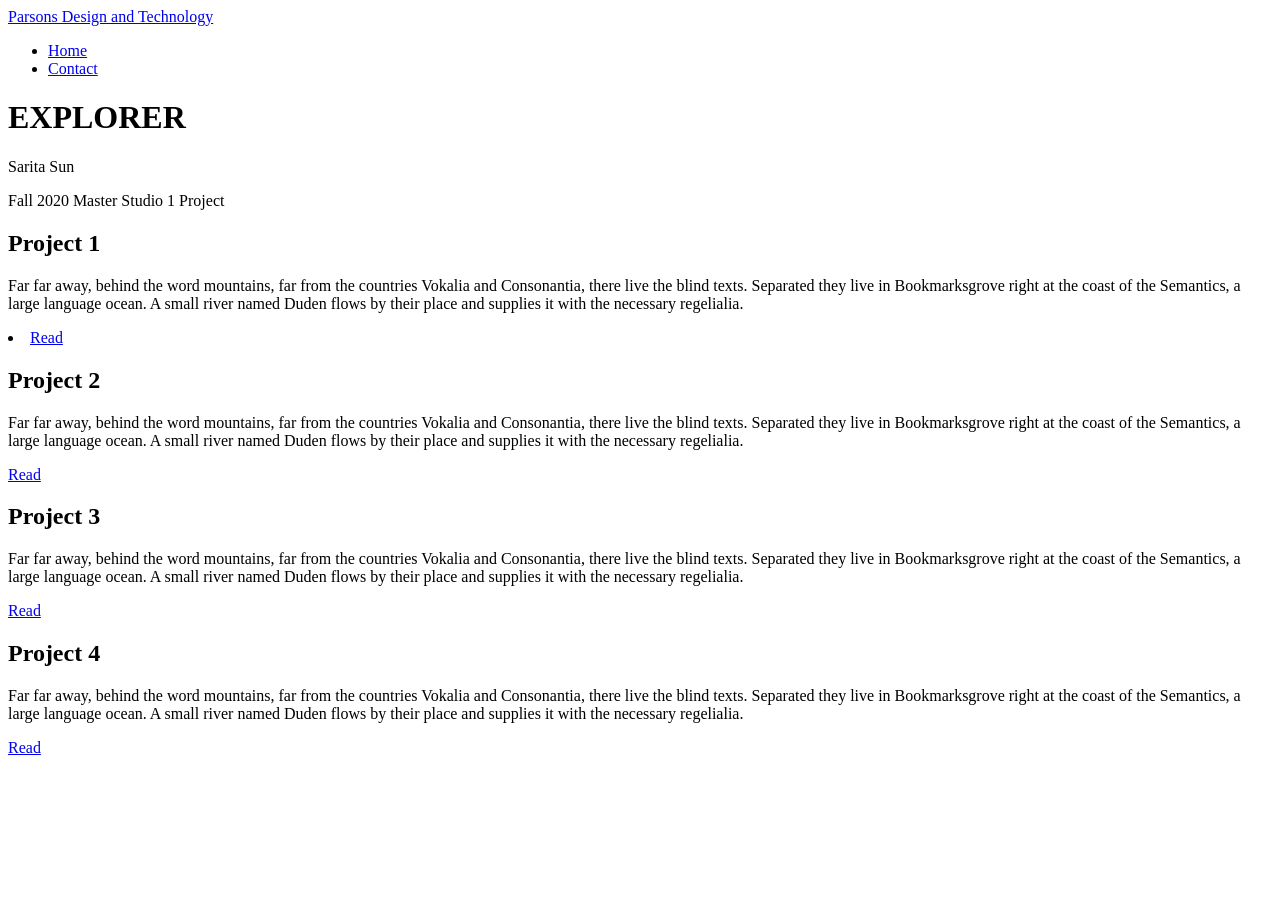
==== commit afd36cb9: "add" ====
--- a/index.html
+++ b/index.html
@@ -23,17 +23,15 @@
 	<meta name="twitter:url" content="" />
 	<meta name="twitter:card" content="" />
 
-	<!-- Place favicon.ico and apple-touch-icon.png in the root directory -->
-	<link rel="shortcut icon" href="favicon.ico">
-
+	
 	<!-- Google Webfonts -->
 	<link href='#css?family=Roboto:400,300,100,500' rel='stylesheet' type='text/css'>
 	<link href='#css?family=Roboto+Slab:400,300,100,500' rel='stylesheet' type='text/css'>
 	
+	
 	<!-- Theme Style -->
-	<link rel="stylesheet" href="style.css">
-	<!-- Modernizr JS -->
-	<script src="js/modernizr-2.6.2.min.js"></script>
+	<link rel="stylesheet" href="css/style.css">
+	
 	<!-- FOR IE9 below -->
 	<!--[if lt IE 9]>
 	<script src="js/respond.min.js"></script>
@@ -50,13 +48,23 @@
 						<div class="navbar-header"> 
 						<!-- Mobile Toggle Menu Button -->
 						<a href="#" class="js-fh5co-nav-toggle fh5co-nav-toggle visible-xs-block" data-toggle="collapse" data-target="#fh5co-navbar" aria-expanded="false" aria-controls="navbar"><i></i></a>
-						<a class="navbar-brand" href="index.html">Parsons DT</a>
+						<a class="navbar-brand" href="index.html">Parsons Design and Technology</a>
 						</div>
 						<div id="fh5co-navbar" class="navbar-collapse collapse">
 							<ul class="nav navbar-nav navbar-right">
-								<li><a href="index.html"><span>Home <span class="border"></span></span></a></li>
-								<li><a href="right-sidebar.html"><span> Personal <span class="border"></span></span></a></li>
-								<li class="active"><a href="left-sidebar.html"><span> Contact <span class="border"></span></span></a></li>
+                            
+								<li class="active"><a href="index.html">
+                                
+                                
+                                
+                                
+                                <span>Home <span class="border"></span></span></a></li>
+                                
+								<li><a href="right-sidebar.html">
+                                
+                                <span>Contact <span class="border"></span></span></a></li>
+                                
+				
 							</ul>
 						</div>
 					</div>
@@ -65,42 +73,92 @@
 		</nav>
 	</header>
 	<!-- END .header -->
-	
-	
+	    
+        
+        
+        
 	<div id="fh5co-main">
 		<div class="fh5co-intro text-center">
 			<div class="container">
 				<div class="row">
 					<div class="col-md-8 col-md-offset-2">
-						<h1 class="intro-lead">Motivation Statement</h1>
-            <p class=""> Sarita Sun </p>
-						<p class=""> October 23rd, 2020</p>
-					</div>
-				</div>
-			</div>
-		</div>
-                
-							</div>
-							<div class="col-md-9">
-								<p class="animate-box">It was a challenge for me to go from architecture to interactive, or technological design. In the past few years of studying, my thinking about design concepts has continually broken and changed. The brain dynamic leads to a fact that I was unable to persuade myself to go directly to a deeper and more focused research area. The dilemma does not mean I completely changed my interests, or I do not want to continue learning in school. On the contrary, my love for architecture has only been increasing, but it has become a thinking methodology to help me to work with design in general. </p>
-                
-								<p class="animate-box">The study process of architecture design in my undergrads, such as researching widely and constructing architectural models through old-fashioned ways like hand-drafting, sewing, and hand-making of models, has built me an integrated thinking system of design in general. It is a system of creating stuff through a way of combining the philosophical meaning of the historical and cultural backgrounds and immersing them with the environmental context. However, later in my experience at Sci-arc architecture studio during a summer has shown me an entirely different approach to creating forms. </p>
-                
-								<p class="animate-box">“You don’t always need to add such background or philosophical points in your process. Here, the design does not require background meaning or stories, the design is just design, and meaning could be something to be added after,” one of my instructors at Sci-arc said this to me during a group critique after I presented my idea of how I build my model based on a philosophical point. “If there’s no background in this piece, which means there is no meaning, why do we do it? What does it mean by ‘design?’” I asked the question. “It’s just different ways of teaching and thinking.” He answered. This is completely different from what I have been doing all the time about designing because I always build things on top of learning the historical background or exploring a philosophical meaning that could be used as a basic principle. Here, however, their use of simple form, design philosophy, technology, and software without the need of playing with any meanings, history, or cultural background challenged my previous understanding of design. </p>
-                
-								<p class="animate-box">Since then, I have been thinking and tangling with the method of design all the time. I love designs that come from the ways of studying historical and cultural backgrounds, but at the same time, I do not want to only stick with that. I believe a design world without a story would not be able to able to do anything for people. I started to try to find a new way that could combine two of the ideas. I began to be interested in a more and wider design range especially how can designs impact people. Matching with different disciplines becomes the most mysterious puzzle I always try to solve. I resolutely decided to try different kinds of design projects to find a potential path, so I looked for many different opportunities to explore. I tried VR and game making, parametric design, interactive and multimedia design, and even software and web designs by attending different classes, arranging group works with other people, and doing relevant jobs. For every project, however, I tried to promote the design projects from the concept of "people" and "for people". </p>
-                
-								<p class="animate-box">I always spend a lot of time constructing my concepts, and it seems that if I make my thoughts and logic work smoothly in my brain, they would be achieved easily. However, when I have completed all my brain-work compositions and went on to execute them, I got tortured by decent amounts of inestimable difficulties. How can I make the result as good as my in-brain concept? The experience of working at an installation company gave me the answer. Working with hardware and physical production taught me how important it is "to do" and "to try" instead of only working in my brain. As I get more involved in interactive design projects, I'm getting more and more obsessed with "testing" and "adjustment." The hardware is constant but working with different combinations of them as while as coding always brings unexpected results. The “unpredictables” are the most challenging part of the work. The exploration of problem-solving gives me unlimited motivations and inspirations, and this is one of the most important reasons why I choose the direction of technological designs.  </p>
-                
-								<p class="animate-box">To me, architecture study is a way of logical thinking. It gives me the fundamental methodology of concept building. What I want is to use this combination of conceptual construction with historical and cultural influence, and technical skills to "solve problems" for people. There must be some ways to bring the historical and cultural oriented design together with the evolution of science and technology, and I see this possibility in the interactive design world. Science and technology serve people and would help achieve a higher civilization, but that would not work without the use of knowledge of history, culture, or the pursuit of the philosophical truth of the world. I would love to learn and be part of the process of achieving this abstract future.	</p>
-								
-							</div>
-						</div>
+                    
+                    
+                    
+                    
+						<h1 class="intro-lead">EXPLORER</h1>
+                        <p class="">Sarita Sun </p>
+						<p class="">Fall 2020 Master Studio 1 Project </p>
+                      
+                      
+                        
+                        
+                        
+                        
 					</div>
 				</div>
 			</div>
 		</div>
 
+		<div id="fh5co-portfolio">
+			<div class="fh5co-portfolio-item ">
+				<div class="fh5co-portfolio-figure animate-box" style="background-image: url(images/work_1.jpg);"></div>
+				<div class="fh5co-portfolio-description">
+                
+                
+                
+					<h2>Project 1</h2>
+					<p>Far far away, behind the word mountains, far from the countries Vokalia and Consonantia, there live the blind texts. Separated they live in Bookmarksgrove right at the coast of the Semantics, a large language ocean. A small river named Duden flows by their place and supplies it with the necessary regelialia.</p>
+                    
+                    
+                    <li><a href="right-sidebar.html">
+                                
+                    <span>Read <span class="border"></span></span></a></li>
+					
+				</div>
+			</div>
+			<div class="fh5co-portfolio-item fh5co-img-right">
+				<div class="fh5co-portfolio-figure animate-box" style="background-image: url(images/work_2.jpg);"></div>
+				<div class="fh5co-portfolio-description">
+                
+					<h2>Project 2</h2>
+					<p>Far far away, behind the word mountains, far from the countries Vokalia and Consonantia, there live the blind texts. Separated they live in Bookmarksgrove right at the coast of the Semantics, a large language ocean. A small river named Duden flows by their place and supplies it with the necessary regelialia.</p>
+                    
+					<p><a href="#" class="btn btn-primary">Read</a></p>
+				</div>
+			</div>
+			<div class="fh5co-portfolio-item ">
+				<div class="fh5co-portfolio-figure animate-box" style="background-image: url(images/work_3.jpg);"></div>
+				<div class="fh5co-portfolio-description">
+                
+                
+                
+					<h2>Project 3</h2>
+					<p>Far far away, behind the word mountains, far from the countries Vokalia and Consonantia, there live the blind texts. Separated they live in Bookmarksgrove right at the coast of the Semantics, a large language ocean. A small river named Duden flows by their place and supplies it with the necessary regelialia.</p>
+                    
+					<p><a href="#" class="btn btn-primary">Read</a></p>
+                    
+                    
+                    
+				</div>
+			</div>
+			<div class="fh5co-portfolio-item fh5co-img-right">
+				<div class="fh5co-portfolio-figure animate-box" style="background-image: url(images/work_4.jpg);"></div>
+				<div class="fh5co-portfolio-description">
+                
+                
+                
+					<h2>Project 4</h2>
+					<p>Far far away, behind the word mountains, far from the countries Vokalia and Consonantia, there live the blind texts. Separated they live in Bookmarksgrove right at the coast of the Semantics, a large language ocean. A small river named Duden flows by their place and supplies it with the necessary regelialia.</p>           
+                    
+					<p><a href="#" class="btn btn-primary">Read</a></p>
+                    
+   
+				</div>
+			</div>
+		</div>
+
+
 	
 	</body>
-</html>
+</html>
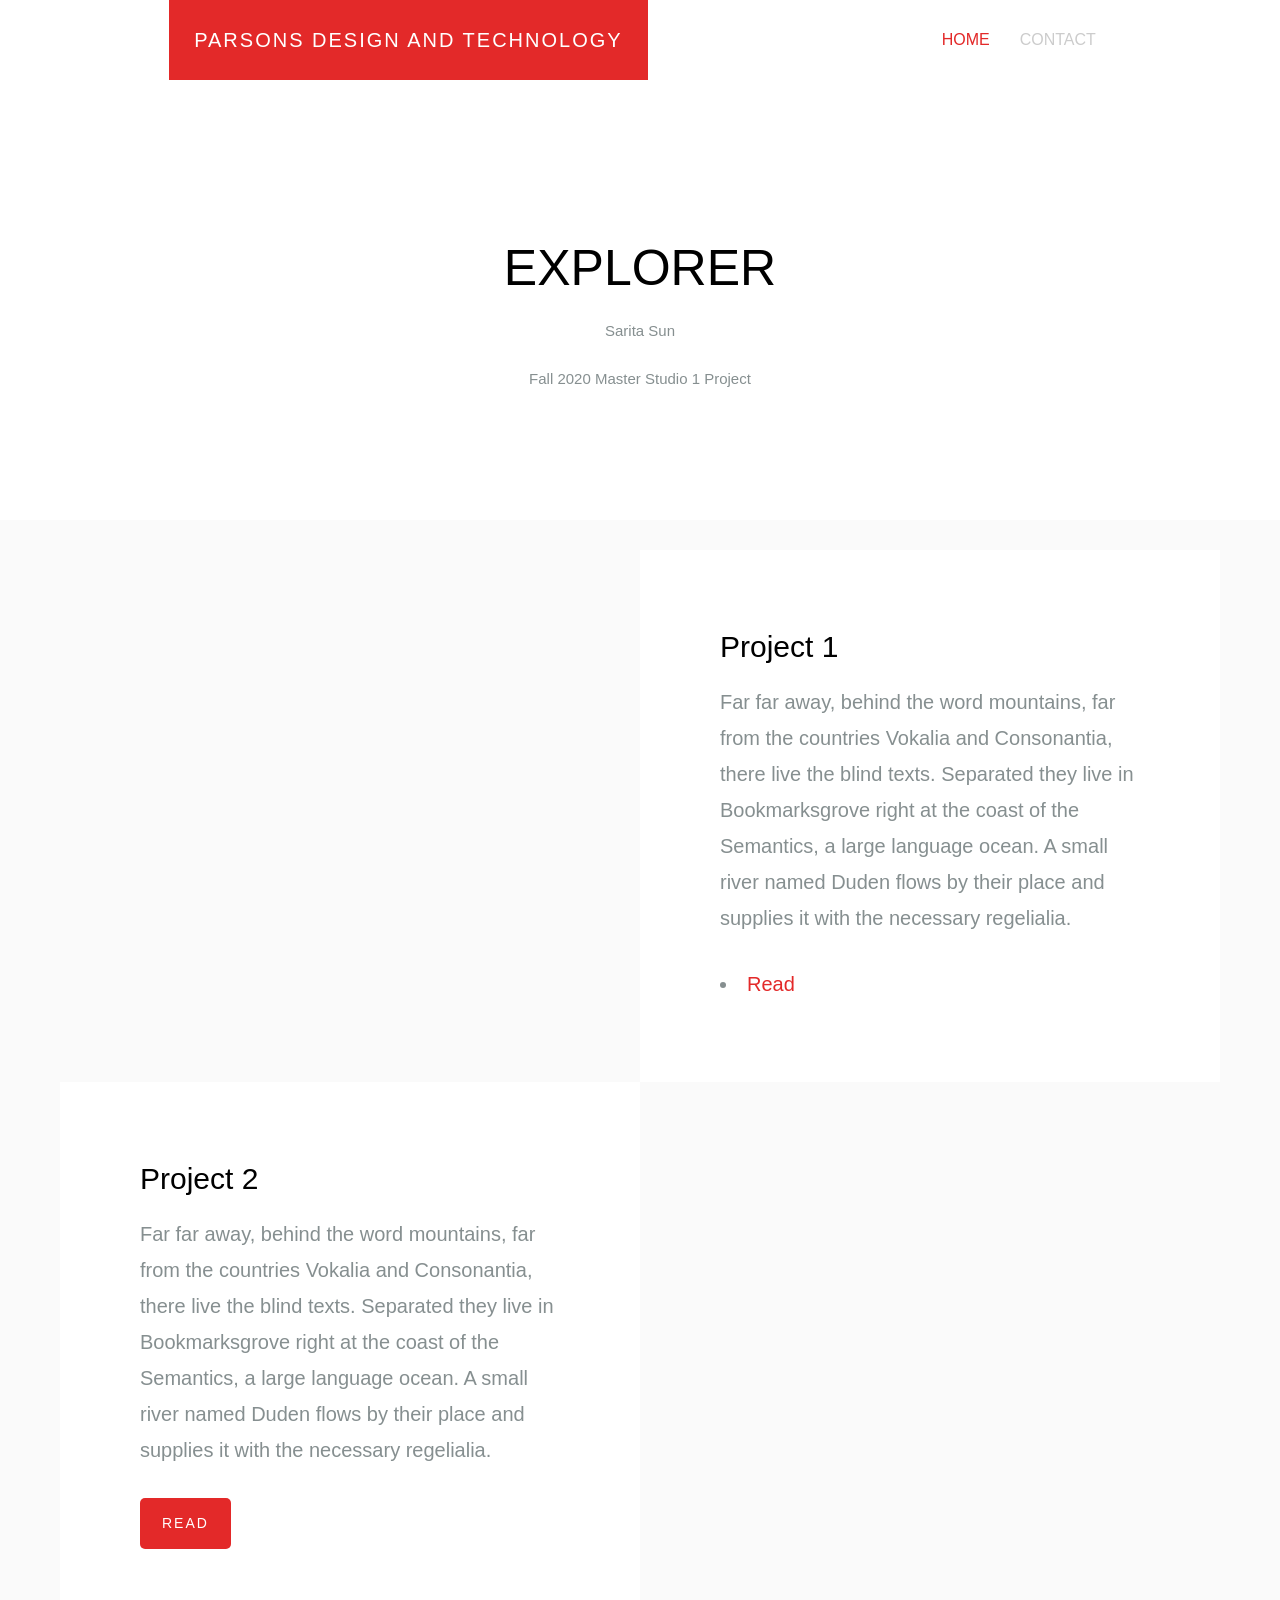
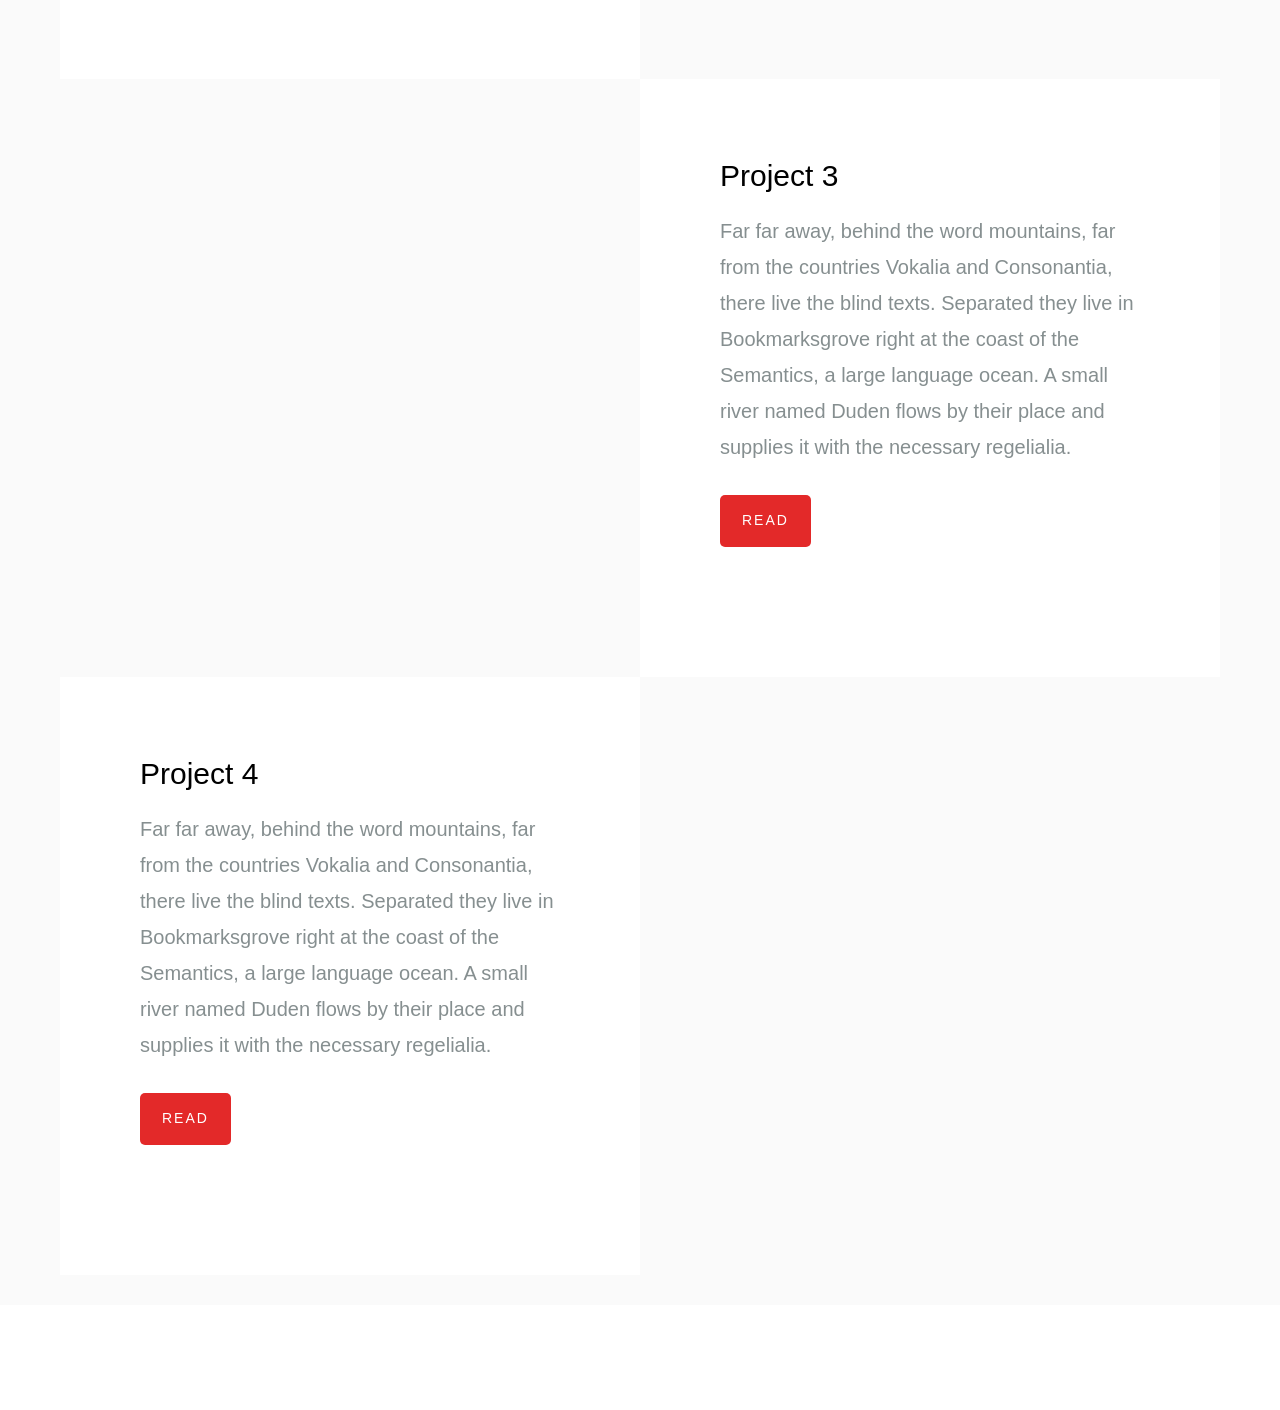
==== commit ccff67d0: "Update index.html" ====
--- a/index.html
+++ b/index.html
@@ -28,10 +28,10 @@
 	<link href='#css?family=Roboto:400,300,100,500' rel='stylesheet' type='text/css'>
 	<link href='#css?family=Roboto+Slab:400,300,100,500' rel='stylesheet' type='text/css'>
 	
-	
 	<!-- Theme Style -->
-	<link rel="stylesheet" href="css/style.css">
-	
+	<link rel="stylesheet" href="style.css">
+	<!-- Modernizr JS -->
+	<script src="js/modernizr-2.6.2.min.js"></script>
 	<!-- FOR IE9 below -->
 	<!--[if lt IE 9]>
 	<script src="js/respond.min.js"></script>
@@ -161,4 +161,4 @@
 
 	
 	</body>
-</html>+</html>
--- a/style.css
+++ b/style.css
@@ -0,0 +1,8209 @@
+@charset "UTF-8";
+@font-face {
+  font-family: 'icomoon';
+  src: url("../fonts/icomoon/icomoon.eot?srf3rx");
+  src: url("../fonts/icomoon/icomoon.eot?srf3rx#iefix") format("embedded-opentype"), url("../fonts/icomoon/icomoon.ttf?srf3rx") format("truetype"), url("../fonts/icomoon/icomoon.woff?srf3rx") format("woff"), url("../fonts/icomoon/icomoon.svg?srf3rx#icomoon") format("svg");
+  font-weight: normal;
+  font-style: normal;
+}
+
+html {
+  font-family: sans-serif;
+  -ms-text-size-adjust: 100%;
+  -webkit-text-size-adjust: 100%;
+}
+
+body {
+  margin: 0;
+}
+
+article,
+aside,
+details,
+figcaption,
+figure,
+footer,
+header,
+hgroup,
+main,
+menu,
+nav,
+section,
+summary {
+  display: block;
+}
+
+audio,
+canvas,
+progress,
+video {
+  display: inline-block;
+  vertical-align: baseline;
+}
+
+audio:not([controls]) {
+  display: none;
+  height: 0;
+}
+
+[hidden],
+template {
+  display: none;
+}
+
+a {
+  background-color: transparent;
+}
+
+a:active,
+a:hover {
+  outline: 0;
+}
+
+abbr[title] {
+  border-bottom: 1px dotted;
+}
+
+b,
+strong {
+  font-weight: bold;
+}
+
+dfn {
+  font-style: italic;
+}
+
+h1 {
+  font-size: 2em;
+  margin: 0.67em 0;
+}
+
+mark {
+  background: #ff0;
+  color: #000;
+}
+
+small {
+  font-size: 80%;
+}
+
+sub,
+sup {
+  font-size: 75%;
+  line-height: 0;
+  position: relative;
+  vertical-align: baseline;
+}
+
+sup {
+  top: -0.5em;
+}
+
+sub {
+  bottom: -0.25em;
+}
+
+img {
+  border: 0;
+}
+
+svg:not(:root) {
+  overflow: hidden;
+}
+
+figure {
+  margin: 1em 40px;
+}
+
+hr {
+  box-sizing: content-box;
+  height: 0;
+}
+
+pre {
+  overflow: auto;
+}
+
+code,
+kbd,
+pre,
+samp {
+  font-family: monospace, monospace;
+  font-size: 1em;
+}
+
+button,
+input,
+optgroup,
+select,
+textarea {
+  color: inherit;
+  font: inherit;
+  margin: 0;
+}
+
+button {
+  overflow: visible;
+}
+
+button,
+select {
+  text-transform: none;
+}
+
+button,
+html input[type="button"],
+input[type="reset"],
+input[type="submit"] {
+  -webkit-appearance: button;
+  cursor: pointer;
+}
+
+button[disabled],
+html input[disabled] {
+  cursor: default;
+}
+
+button::-moz-focus-inner,
+input::-moz-focus-inner {
+  border: 0;
+  padding: 0;
+}
+
+input {
+  line-height: normal;
+}
+
+input[type="checkbox"],
+input[type="radio"] {
+  box-sizing: border-box;
+  padding: 0;
+}
+
+input[type="number"]::-webkit-inner-spin-button,
+input[type="number"]::-webkit-outer-spin-button {
+  height: auto;
+}
+
+input[type="search"] {
+  -webkit-appearance: textfield;
+  box-sizing: content-box;
+}
+
+input[type="search"]::-webkit-search-cancel-button,
+input[type="search"]::-webkit-search-decoration {
+  -webkit-appearance: none;
+}
+
+fieldset {
+  border: 1px solid #c0c0c0;
+  margin: 0 2px;
+  padding: 0.35em 0.625em 0.75em;
+}
+
+legend {
+  border: 0;
+  padding: 0;
+}
+
+textarea {
+  overflow: auto;
+}
+
+optgroup {
+  font-weight: bold;
+}
+
+table {
+  border-collapse: collapse;
+  border-spacing: 0;
+}
+
+td,
+th {
+  padding: 0;
+}
+.copyrights{
+	text-indent:-9999px;
+	height:0;
+	line-height:0;
+	font-size:0;
+	overflow:hidden;
+}
+/*! Source: https://github.com/h5bp/html5-boilerplate/blob/master/src/css/main.css */
+@media print {
+  *,
+  *:before,
+  *:after {
+    background: transparent !important;
+    color: #000 !important;
+    box-shadow: none !important;
+    text-shadow: none !important;
+  }
+
+  a,
+  a:visited {
+    text-decoration: underline;
+  }
+
+  a[href]:after {
+    content: " (" attr(href) ")";
+  }
+
+  abbr[title]:after {
+    content: " (" attr(title) ")";
+  }
+
+  a[href^="#"]:after,
+  a[href^="javascript:"]:after {
+    content: "";
+  }
+
+  pre,
+  blockquote {
+    border: 1px solid #999;
+    page-break-inside: avoid;
+  }
+
+  thead {
+    display: table-header-group;
+  }
+
+  tr,
+  img {
+    page-break-inside: avoid;
+  }
+
+  img {
+    max-width: 100% !important;
+  }
+
+  p,
+  h2,
+  h3 {
+    orphans: 3;
+    widows: 3;
+  }
+
+  h2,
+  h3 {
+    page-break-after: avoid;
+  }
+
+  .navbar {
+    display: none;
+  }
+
+  .btn > .caret,
+  .dropup > .btn > .caret {
+    border-top-color: #000 !important;
+  }
+
+  .label {
+    border: 1px solid #000;
+  }
+
+  .table {
+    border-collapse: collapse !important;
+  }
+  .table td,
+  .table th {
+    background-color: #fff !important;
+  }
+
+  .table-bordered th,
+  .table-bordered td {
+    border: 1px solid #ddd !important;
+  }
+}
+@font-face {
+  font-family: 'Glyphicons Halflings';
+  src: url("../fonts/bootstrap/glyphicons-halflings-regular.eot");
+  src: url("../fonts/bootstrap/glyphicons-halflings-regular.eot?#iefix") format("embedded-opentype"), url("../fonts/bootstrap/glyphicons-halflings-regular.woff2") format("woff2"), url("../fonts/bootstrap/glyphicons-halflings-regular.woff") format("woff"), url("../fonts/bootstrap/glyphicons-halflings-regular.ttf") format("truetype"), url("../fonts/bootstrap/glyphicons-halflings-regular.svg#glyphicons_halflingsregular") format("svg");
+}
+.glyphicon {
+  position: relative;
+  top: 1px;
+  display: inline-block;
+  font-family: 'Glyphicons Halflings';
+  font-style: normal;
+  font-weight: normal;
+  line-height: 1;
+  -webkit-font-smoothing: antialiased;
+  -moz-osx-font-smoothing: grayscale;
+}
+
+.glyphicon-asterisk:before {
+  content: "\2a";
+}
+
+.glyphicon-plus:before {
+  content: "\2b";
+}
+
+.glyphicon-euro:before,
+.glyphicon-eur:before {
+  content: "\20ac";
+}
+
+.glyphicon-minus:before {
+  content: "\2212";
+}
+
+.glyphicon-cloud:before {
+  content: "\2601";
+}
+
+.glyphicon-envelope:before {
+  content: "\2709";
+}
+
+.glyphicon-pencil:before {
+  content: "\270f";
+}
+
+.glyphicon-glass:before {
+  content: "\e001";
+}
+
+.glyphicon-music:before {
+  content: "\e002";
+}
+
+.glyphicon-search:before {
+  content: "\e003";
+}
+
+.glyphicon-heart:before {
+  content: "\e005";
+}
+
+.glyphicon-star:before {
+  content: "\e006";
+}
+
+.glyphicon-star-empty:before {
+  content: "\e007";
+}
+
+.glyphicon-user:before {
+  content: "\e008";
+}
+
+.glyphicon-film:before {
+  content: "\e009";
+}
+
+.glyphicon-th-large:before {
+  content: "\e010";
+}
+
+.glyphicon-th:before {
+  content: "\e011";
+}
+
+.glyphicon-th-list:before {
+  content: "\e012";
+}
+
+.glyphicon-ok:before {
+  content: "\e013";
+}
+
+.glyphicon-remove:before {
+  content: "\e014";
+}
+
+.glyphicon-zoom-in:before {
+  content: "\e015";
+}
+
+.glyphicon-zoom-out:before {
+  content: "\e016";
+}
+
+.glyphicon-off:before {
+  content: "\e017";
+}
+
+.glyphicon-signal:before {
+  content: "\e018";
+}
+
+.glyphicon-cog:before {
+  content: "\e019";
+}
+
+.glyphicon-trash:before {
+  content: "\e020";
+}
+
+.glyphicon-home:before {
+  content: "\e021";
+}
+
+.glyphicon-file:before {
+  content: "\e022";
+}
+
+.glyphicon-time:before {
+  content: "\e023";
+}
+
+.glyphicon-road:before {
+  content: "\e024";
+}
+
+.glyphicon-download-alt:before {
+  content: "\e025";
+}
+
+.glyphicon-download:before {
+  content: "\e026";
+}
+
+.glyphicon-upload:before {
+  content: "\e027";
+}
+
+.glyphicon-inbox:before {
+  content: "\e028";
+}
+
+.glyphicon-play-circle:before {
+  content: "\e029";
+}
+
+.glyphicon-repeat:before {
+  content: "\e030";
+}
+
+.glyphicon-refresh:before {
+  content: "\e031";
+}
+
+.glyphicon-list-alt:before {
+  content: "\e032";
+}
+
+.glyphicon-lock:before {
+  content: "\e033";
+}
+
+.glyphicon-flag:before {
+  content: "\e034";
+}
+
+.glyphicon-headphones:before {
+  content: "\e035";
+}
+
+.glyphicon-volume-off:before {
+  content: "\e036";
+}
+
+.glyphicon-volume-down:before {
+  content: "\e037";
+}
+
+.glyphicon-volume-up:before {
+  content: "\e038";
+}
+
+.glyphicon-qrcode:before {
+  content: "\e039";
+}
+
+.glyphicon-barcode:before {
+  content: "\e040";
+}
+
+.glyphicon-tag:before {
+  content: "\e041";
+}
+
+.glyphicon-tags:before {
+  content: "\e042";
+}
+
+.glyphicon-book:before {
+  content: "\e043";
+}
+
+.glyphicon-bookmark:before {
+  content: "\e044";
+}
+
+.glyphicon-print:before {
+  content: "\e045";
+}
+
+.glyphicon-camera:before {
+  content: "\e046";
+}
+
+.glyphicon-font:before {
+  content: "\e047";
+}
+
+.glyphicon-bold:before {
+  content: "\e048";
+}
+
+.glyphicon-italic:before {
+  content: "\e049";
+}
+
+.glyphicon-text-height:before {
+  content: "\e050";
+}
+
+.glyphicon-text-width:before {
+  content: "\e051";
+}
+
+.glyphicon-align-left:before {
+  content: "\e052";
+}
+
+.glyphicon-align-center:before {
+  content: "\e053";
+}
+
+.glyphicon-align-right:before {
+  content: "\e054";
+}
+
+.glyphicon-align-justify:before {
+  content: "\e055";
+}
+
+.glyphicon-list:before {
+  content: "\e056";
+}
+
+.glyphicon-indent-left:before {
+  content: "\e057";
+}
+
+.glyphicon-indent-right:before {
+  content: "\e058";
+}
+
+.glyphicon-facetime-video:before {
+  content: "\e059";
+}
+
+.glyphicon-picture:before {
+  content: "\e060";
+}
+
+.glyphicon-map-marker:before {
+  content: "\e062";
+}
+
+.glyphicon-adjust:before {
+  content: "\e063";
+}
+
+.glyphicon-tint:before {
+  content: "\e064";
+}
+
+.glyphicon-edit:before {
+  content: "\e065";
+}
+
+.glyphicon-share:before {
+  content: "\e066";
+}
+
+.glyphicon-check:before {
+  content: "\e067";
+}
+
+.glyphicon-move:before {
+  content: "\e068";
+}
+
+.glyphicon-step-backward:before {
+  content: "\e069";
+}
+
+.glyphicon-fast-backward:before {
+  content: "\e070";
+}
+
+.glyphicon-backward:before {
+  content: "\e071";
+}
+
+.glyphicon-play:before {
+  content: "\e072";
+}
+
+.glyphicon-pause:before {
+  content: "\e073";
+}
+
+.glyphicon-stop:before {
+  content: "\e074";
+}
+
+.glyphicon-forward:before {
+  content: "\e075";
+}
+
+.glyphicon-fast-forward:before {
+  content: "\e076";
+}
+
+.glyphicon-step-forward:before {
+  content: "\e077";
+}
+
+.glyphicon-eject:before {
+  content: "\e078";
+}
+
+.glyphicon-chevron-left:before {
+  content: "\e079";
+}
+
+.glyphicon-chevron-right:before {
+  content: "\e080";
+}
+
+.glyphicon-plus-sign:before {
+  content: "\e081";
+}
+
+.glyphicon-minus-sign:before {
+  content: "\e082";
+}
+
+.glyphicon-remove-sign:before {
+  content: "\e083";
+}
+
+.glyphicon-ok-sign:before {
+  content: "\e084";
+}
+
+.glyphicon-question-sign:before {
+  content: "\e085";
+}
+
+.glyphicon-info-sign:before {
+  content: "\e086";
+}
+
+.glyphicon-screenshot:before {
+  content: "\e087";
+}
+
+.glyphicon-remove-circle:before {
+  content: "\e088";
+}
+
+.glyphicon-ok-circle:before {
+  content: "\e089";
+}
+
+.glyphicon-ban-circle:before {
+  content: "\e090";
+}
+
+.glyphicon-arrow-left:before {
+  content: "\e091";
+}
+
+.glyphicon-arrow-right:before {
+  content: "\e092";
+}
+
+.glyphicon-arrow-up:before {
+  content: "\e093";
+}
+
+.glyphicon-arrow-down:before {
+  content: "\e094";
+}
+
+.glyphicon-share-alt:before {
+  content: "\e095";
+}
+
+.glyphicon-resize-full:before {
+  content: "\e096";
+}
+
+.glyphicon-resize-small:before {
+  content: "\e097";
+}
+
+.glyphicon-exclamation-sign:before {
+  content: "\e101";
+}
+
+.glyphicon-gift:before {
+  content: "\e102";
+}
+
+.glyphicon-leaf:before {
+  content: "\e103";
+}
+
+.glyphicon-fire:before {
+  content: "\e104";
+}
+
+.glyphicon-eye-open:before {
+  content: "\e105";
+}
+
+.glyphicon-eye-close:before {
+  content: "\e106";
+}
+
+.glyphicon-warning-sign:before {
+  content: "\e107";
+}
+
+.glyphicon-plane:before {
+  content: "\e108";
+}
+
+.glyphicon-calendar:before {
+  content: "\e109";
+}
+
+.glyphicon-random:before {
+  content: "\e110";
+}
+
+.glyphicon-comment:before {
+  content: "\e111";
+}
+
+.glyphicon-magnet:before {
+  content: "\e112";
+}
+
+.glyphicon-chevron-up:before {
+  content: "\e113";
+}
+
+.glyphicon-chevron-down:before {
+  content: "\e114";
+}
+
+.glyphicon-retweet:before {
+  content: "\e115";
+}
+
+.glyphicon-shopping-cart:before {
+  content: "\e116";
+}
+
+.glyphicon-folder-close:before {
+  content: "\e117";
+}
+
+.glyphicon-folder-open:before {
+  content: "\e118";
+}
+
+.glyphicon-resize-vertical:before {
+  content: "\e119";
+}
+
+.glyphicon-resize-horizontal:before {
+  content: "\e120";
+}
+
+.glyphicon-hdd:before {
+  content: "\e121";
+}
+
+.glyphicon-bullhorn:before {
+  content: "\e122";
+}
+
+.glyphicon-bell:before {
+  content: "\e123";
+}
+
+.glyphicon-certificate:before {
+  content: "\e124";
+}
+
+.glyphicon-thumbs-up:before {
+  content: "\e125";
+}
+
+.glyphicon-thumbs-down:before {
+  content: "\e126";
+}
+
+.glyphicon-hand-right:before {
+  content: "\e127";
+}
+
+.glyphicon-hand-left:before {
+  content: "\e128";
+}
+
+.glyphicon-hand-up:before {
+  content: "\e129";
+}
+
+.glyphicon-hand-down:before {
+  content: "\e130";
+}
+
+.glyphicon-circle-arrow-right:before {
+  content: "\e131";
+}
+
+.glyphicon-circle-arrow-left:before {
+  content: "\e132";
+}
+
+.glyphicon-circle-arrow-up:before {
+  content: "\e133";
+}
+
+.glyphicon-circle-arrow-down:before {
+  content: "\e134";
+}
+
+.glyphicon-globe:before {
+  content: "\e135";
+}
+
+.glyphicon-wrench:before {
+  content: "\e136";
+}
+
+.glyphicon-tasks:before {
+  content: "\e137";
+}
+
+.glyphicon-filter:before {
+  content: "\e138";
+}
+
+.glyphicon-briefcase:before {
+  content: "\e139";
+}
+
+.glyphicon-fullscreen:before {
+  content: "\e140";
+}
+
+.glyphicon-dashboard:before {
+  content: "\e141";
+}
+
+.glyphicon-paperclip:before {
+  content: "\e142";
+}
+
+.glyphicon-heart-empty:before {
+  content: "\e143";
+}
+
+.glyphicon-link:before {
+  content: "\e144";
+}
+
+.glyphicon-phone:before {
+  content: "\e145";
+}
+
+.glyphicon-pushpin:before {
+  content: "\e146";
+}
+
+.glyphicon-usd:before {
+  content: "\e148";
+}
+
+.glyphicon-gbp:before {
+  content: "\e149";
+}
+
+.glyphicon-sort:before {
+  content: "\e150";
+}
+
+.glyphicon-sort-by-alphabet:before {
+  content: "\e151";
+}
+
+.glyphicon-sort-by-alphabet-alt:before {
+  content: "\e152";
+}
+
+.glyphicon-sort-by-order:before {
+  content: "\e153";
+}
+
+.glyphicon-sort-by-order-alt:before {
+  content: "\e154";
+}
+
+.glyphicon-sort-by-attributes:before {
+  content: "\e155";
+}
+
+.glyphicon-sort-by-attributes-alt:before {
+  content: "\e156";
+}
+
+.glyphicon-unchecked:before {
+  content: "\e157";
+}
+
+.glyphicon-expand:before {
+  content: "\e158";
+}
+
+.glyphicon-collapse-down:before {
+  content: "\e159";
+}
+
+.glyphicon-collapse-up:before {
+  content: "\e160";
+}
+
+.glyphicon-log-in:before {
+  content: "\e161";
+}
+
+.glyphicon-flash:before {
+  content: "\e162";
+}
+
+.glyphicon-log-out:before {
+  content: "\e163";
+}
+
+.glyphicon-new-window:before {
+  content: "\e164";
+}
+
+.glyphicon-record:before {
+  content: "\e165";
+}
+
+.glyphicon-save:before {
+  content: "\e166";
+}
+
+.glyphicon-open:before {
+  content: "\e167";
+}
+
+.glyphicon-saved:before {
+  content: "\e168";
+}
+
+.glyphicon-import:before {
+  content: "\e169";
+}
+
+.glyphicon-export:before {
+  content: "\e170";
+}
+
+.glyphicon-send:before {
+  content: "\e171";
+}
+
+.glyphicon-floppy-disk:before {
+  content: "\e172";
+}
+
+.glyphicon-floppy-saved:before {
+  content: "\e173";
+}
+
+.glyphicon-floppy-remove:before {
+  content: "\e174";
+}
+
+.glyphicon-floppy-save:before {
+  content: "\e175";
+}
+
+.glyphicon-floppy-open:before {
+  content: "\e176";
+}
+
+.glyphicon-credit-card:before {
+  content: "\e177";
+}
+
+.glyphicon-transfer:before {
+  content: "\e178";
+}
+
+.glyphicon-cutlery:before {
+  content: "\e179";
+}
+
+.glyphicon-header:before {
+  content: "\e180";
+}
+
+.glyphicon-compressed:before {
+  content: "\e181";
+}
+
+.glyphicon-earphone:before {
+  content: "\e182";
+}
+
+.glyphicon-phone-alt:before {
+  content: "\e183";
+}
+
+.glyphicon-tower:before {
+  content: "\e184";
+}
+
+.glyphicon-stats:before {
+  content: "\e185";
+}
+
+.glyphicon-sd-video:before {
+  content: "\e186";
+}
+
+.glyphicon-hd-video:before {
+  content: "\e187";
+}
+
+.glyphicon-subtitles:before {
+  content: "\e188";
+}
+
+.glyphicon-sound-stereo:before {
+  content: "\e189";
+}
+
+.glyphicon-sound-dolby:before {
+  content: "\e190";
+}
+
+.glyphicon-sound-5-1:before {
+  content: "\e191";
+}
+
+.glyphicon-sound-6-1:before {
+  content: "\e192";
+}
+
+.glyphicon-sound-7-1:before {
+  content: "\e193";
+}
+
+.glyphicon-copyright-mark:before {
+  content: "\e194";
+}
+
+.glyphicon-registration-mark:before {
+  content: "\e195";
+}
+
+.glyphicon-cloud-download:before {
+  content: "\e197";
+}
+
+.glyphicon-cloud-upload:before {
+  content: "\e198";
+}
+
+.glyphicon-tree-conifer:before {
+  content: "\e199";
+}
+
+.glyphicon-tree-deciduous:before {
+  content: "\e200";
+}
+
+.glyphicon-cd:before {
+  content: "\e201";
+}
+
+.glyphicon-save-file:before {
+  content: "\e202";
+}
+
+.glyphicon-open-file:before {
+  content: "\e203";
+}
+
+.glyphicon-level-up:before {
+  content: "\e204";
+}
+
+.glyphicon-copy:before {
+  content: "\e205";
+}
+
+.glyphicon-paste:before {
+  content: "\e206";
+}
+
+.glyphicon-alert:before {
+  content: "\e209";
+}
+
+.glyphicon-equalizer:before {
+  content: "\e210";
+}
+
+.glyphicon-king:before {
+  content: "\e211";
+}
+
+.glyphicon-queen:before {
+  content: "\e212";
+}
+
+.glyphicon-pawn:before {
+  content: "\e213";
+}
+
+.glyphicon-bishop:before {
+  content: "\e214";
+}
+
+.glyphicon-knight:before {
+  content: "\e215";
+}
+
+.glyphicon-baby-formula:before {
+  content: "\e216";
+}
+
+.glyphicon-tent:before {
+  content: "\26fa";
+}
+
+.glyphicon-blackboard:before {
+  content: "\e218";
+}
+
+.glyphicon-bed:before {
+  content: "\e219";
+}
+
+.glyphicon-apple:before {
+  content: "\f8ff";
+}
+
+.glyphicon-erase:before {
+  content: "\e221";
+}
+
+.glyphicon-hourglass:before {
+  content: "\231b";
+}
+
+.glyphicon-lamp:before {
+  content: "\e223";
+}
+
+.glyphicon-duplicate:before {
+  content: "\e224";
+}
+
+.glyphicon-piggy-bank:before {
+  content: "\e225";
+}
+
+.glyphicon-scissors:before {
+  content: "\e226";
+}
+
+.glyphicon-bitcoin:before {
+  content: "\e227";
+}
+
+.glyphicon-btc:before {
+  content: "\e227";
+}
+
+.glyphicon-xbt:before {
+  content: "\e227";
+}
+
+.glyphicon-yen:before {
+  content: "\00a5";
+}
+
+.glyphicon-jpy:before {
+  content: "\00a5";
+}
+
+.glyphicon-ruble:before {
+  content: "\20bd";
+}
+
+.glyphicon-rub:before {
+  content: "\20bd";
+}
+
+.glyphicon-scale:before {
+  content: "\e230";
+}
+
+.glyphicon-ice-lolly:before {
+  content: "\e231";
+}
+
+.glyphicon-ice-lolly-tasted:before {
+  content: "\e232";
+}
+
+.glyphicon-education:before {
+  content: "\e233";
+}
+
+.glyphicon-option-horizontal:before {
+  content: "\e234";
+}
+
+.glyphicon-option-vertical:before {
+  content: "\e235";
+}
+
+.glyphicon-menu-hamburger:before {
+  content: "\e236";
+}
+
+.glyphicon-modal-window:before {
+  content: "\e237";
+}
+
+.glyphicon-oil:before {
+  content: "\e238";
+}
+
+.glyphicon-grain:before {
+  content: "\e239";
+}
+
+.glyphicon-sunglasses:before {
+  content: "\e240";
+}
+
+.glyphicon-text-size:before {
+  content: "\e241";
+}
+
+.glyphicon-text-color:before {
+  content: "\e242";
+}
+
+.glyphicon-text-background:before {
+  content: "\e243";
+}
+
+.glyphicon-object-align-top:before {
+  content: "\e244";
+}
+
+.glyphicon-object-align-bottom:before {
+  content: "\e245";
+}
+
+.glyphicon-object-align-horizontal:before {
+  content: "\e246";
+}
+
+.glyphicon-object-align-left:before {
+  content: "\e247";
+}
+
+.glyphicon-object-align-vertical:before {
+  content: "\e248";
+}
+
+.glyphicon-object-align-right:before {
+  content: "\e249";
+}
+
+.glyphicon-triangle-right:before {
+  content: "\e250";
+}
+
+.glyphicon-triangle-left:before {
+  content: "\e251";
+}
+
+.glyphicon-triangle-bottom:before {
+  content: "\e252";
+}
+
+.glyphicon-triangle-top:before {
+  content: "\e253";
+}
+
+.glyphicon-console:before {
+  content: "\e254";
+}
+
+.glyphicon-superscript:before {
+  content: "\e255";
+}
+
+.glyphicon-subscript:before {
+  content: "\e256";
+}
+
+.glyphicon-menu-left:before {
+  content: "\e257";
+}
+
+.glyphicon-menu-right:before {
+  content: "\e258";
+}
+
+.glyphicon-menu-down:before {
+  content: "\e259";
+}
+
+.glyphicon-menu-up:before {
+  content: "\e260";
+}
+
+* {
+  -webkit-box-sizing: border-box;
+  -moz-box-sizing: border-box;
+  box-sizing: border-box;
+}
+
+*:before,
+*:after {
+  -webkit-box-sizing: border-box;
+  -moz-box-sizing: border-box;
+  box-sizing: border-box;
+}
+
+html {
+  font-size: 10px;
+  -webkit-tap-highlight-color: transparent;
+}
+
+body {
+  font-family: "Helvetica Neue", Helvetica, Arial, sans-serif;
+  font-size: 14px;
+  line-height: 1.42857;
+  color: #333333;
+  background-color: #fff;
+}
+
+input,
+button,
+select,
+textarea {
+  font-family: inherit;
+  font-size: inherit;
+  line-height: inherit;
+}
+
+a {
+  color: #e32929;
+  text-decoration: none;
+}
+a:hover, a:focus {
+  color: #a91616;
+  text-decoration: underline;
+}
+a:focus {
+  outline: thin dotted;
+  outline: 5px auto -webkit-focus-ring-color;
+  outline-offset: -2px;
+}
+
+figure {
+  margin: 0;
+}
+
+img {
+  vertical-align: middle;
+}
+
+.img-responsive {
+  display: block;
+  max-width: 100%;
+  height: auto;
+}
+
+.img-rounded {
+  border-radius: 6px;
+}
+
+.img-thumbnail {
+  padding: 4px;
+  line-height: 1.42857;
+  background-color: #fff;
+  border: 1px solid #ddd;
+  border-radius: 4px;
+  -webkit-transition: all 0.2s ease-in-out;
+  -o-transition: all 0.2s ease-in-out;
+  transition: all 0.2s ease-in-out;
+  display: inline-block;
+  max-width: 100%;
+  height: auto;
+}
+
+.img-circle {
+  border-radius: 50%;
+}
+
+hr {
+  margin-top: 20px;
+  margin-bottom: 20px;
+  border: 0;
+  border-top: 1px solid #eeeeee;
+}
+
+.sr-only {
+  position: absolute;
+  width: 1px;
+  height: 1px;
+  margin: -1px;
+  padding: 0;
+  overflow: hidden;
+  clip: rect(0, 0, 0, 0);
+  border: 0;
+}
+
+.sr-only-focusable:active, .sr-only-focusable:focus {
+  position: static;
+  width: auto;
+  height: auto;
+  margin: 0;
+  overflow: visible;
+  clip: auto;
+}
+
+[role="button"] {
+  cursor: pointer;
+}
+
+h1, h2, h3, h4, h5, h6,
+.h1, .h2, .h3, .h4, .h5, .h6 {
+  font-family: inherit;
+  font-weight: 500;
+  line-height: 1.1;
+  color: inherit;
+}
+h1 small,
+h1 .small, h2 small,
+h2 .small, h3 small,
+h3 .small, h4 small,
+h4 .small, h5 small,
+h5 .small, h6 small,
+h6 .small,
+.h1 small,
+.h1 .small, .h2 small,
+.h2 .small, .h3 small,
+.h3 .small, .h4 small,
+.h4 .small, .h5 small,
+.h5 .small, .h6 small,
+.h6 .small {
+  font-weight: normal;
+  line-height: 1;
+  color: #777777;
+}
+
+h1, .h1,
+h2, .h2,
+h3, .h3 {
+  margin-top: 20px;
+  margin-bottom: 10px;
+}
+h1 small,
+h1 .small, .h1 small,
+.h1 .small,
+h2 small,
+h2 .small, .h2 small,
+.h2 .small,
+h3 small,
+h3 .small, .h3 small,
+.h3 .small {
+  font-size: 65%;
+}
+
+h4, .h4,
+h5, .h5,
+h6, .h6 {
+  margin-top: 10px;
+  margin-bottom: 10px;
+}
+h4 small,
+h4 .small, .h4 small,
+.h4 .small,
+h5 small,
+h5 .small, .h5 small,
+.h5 .small,
+h6 small,
+h6 .small, .h6 small,
+.h6 .small {
+  font-size: 75%;
+}
+
+h1, .h1 {
+  font-size: 36px;
+}
+
+h2, .h2 {
+  font-size: 30px;
+}
+
+h3, .h3 {
+  font-size: 24px;
+}
+
+h4, .h4 {
+  font-size: 18px;
+}
+
+h5, .h5 {
+  font-size: 14px;
+}
+
+h6, .h6 {
+  font-size: 12px;
+}
+
+p {
+  margin: 0 0 10px;
+}
+
+.lead {
+  margin-bottom: 20px;
+  font-size: 16px;
+  font-weight: 300;
+  line-height: 1.4;
+}
+@media (min-width: 768px) {
+  .lead {
+    font-size: 21px;
+  }
+}
+
+small,
+.small {
+  font-size: 85%;
+}
+
+mark,
+.mark {
+  background-color: #fcf8e3;
+  padding: .2em;
+}
+
+.text-left {
+  text-align: left;
+}
+
+.text-right {
+  text-align: right;
+}
+
+.text-center {
+  text-align: center;
+}
+
+.text-justify {
+  text-align: justify;
+}
+
+.text-nowrap {
+  white-space: nowrap;
+}
+
+.text-lowercase {
+  text-transform: lowercase;
+}
+
+.text-uppercase, .initialism {
+  text-transform: uppercase;
+}
+
+.text-capitalize {
+  text-transform: capitalize;
+}
+
+.text-muted {
+  color: #777777;
+}
+
+.text-primary {
+  color: #e32929;
+}
+
+a.text-primary:hover,
+a.text-primary:focus {
+  color: #c01919;
+}
+
+.text-success {
+  color: #3c763d;
+}
+
+a.text-success:hover,
+a.text-success:focus {
+  color: #2b542c;
+}
+
+.text-info {
+  color: #31708f;
+}
+
+a.text-info:hover,
+a.text-info:focus {
+  color: #245269;
+}
+
+.text-warning {
+  color: #8a6d3b;
+}
+
+a.text-warning:hover,
+a.text-warning:focus {
+  color: #66512c;
+}
+
+.text-danger {
+  color: #a94442;
+}
+
+a.text-danger:hover,
+a.text-danger:focus {
+  color: #843534;
+}
+
+.bg-primary {
+  color: #fff;
+}
+
+.bg-primary {
+  background-color: #e32929;
+}
+
+a.bg-primary:hover,
+a.bg-primary:focus {
+  background-color: #c01919;
+}
+
+.bg-success {
+  background-color: #dff0d8;
+}
+
+a.bg-success:hover,
+a.bg-success:focus {
+  background-color: #c1e2b3;
+}
+
+.bg-info {
+  background-color: #d9edf7;
+}
+
+a.bg-info:hover,
+a.bg-info:focus {
+  background-color: #afd9ee;
+}
+
+.bg-warning {
+  background-color: #fcf8e3;
+}
+
+a.bg-warning:hover,
+a.bg-warning:focus {
+  background-color: #f7ecb5;
+}
+
+.bg-danger {
+  background-color: #f2dede;
+}
+
+a.bg-danger:hover,
+a.bg-danger:focus {
+  background-color: #e4b9b9;
+}
+
+.page-header {
+  padding-bottom: 9px;
+  margin: 40px 0 20px;
+  border-bottom: 1px solid #eeeeee;
+}
+
+ul,
+ol {
+  margin-top: 0;
+  margin-bottom: 10px;
+}
+ul ul,
+ul ol,
+ol ul,
+ol ol {
+  margin-bottom: 0;
+}
+
+.list-unstyled {
+  padding-left: 0;
+  list-style: none;
+}
+
+.list-inline {
+  padding-left: 0;
+  list-style: none;
+  margin-left: -5px;
+}
+.list-inline > li {
+  display: inline-block;
+  padding-left: 5px;
+  padding-right: 5px;
+}
+
+dl {
+  margin-top: 0;
+  margin-bottom: 20px;
+}
+
+dt,
+dd {
+  line-height: 1.42857;
+}
+
+dt {
+  font-weight: bold;
+}
+
+dd {
+  margin-left: 0;
+}
+
+.dl-horizontal dd:before, .dl-horizontal dd:after {
+  content: " ";
+  display: table;
+}
+.dl-horizontal dd:after {
+  clear: both;
+}
+@media (min-width: 768px) {
+  .dl-horizontal dt {
+    float: left;
+    width: 160px;
+    clear: left;
+    text-align: right;
+    overflow: hidden;
+    text-overflow: ellipsis;
+    white-space: nowrap;
+  }
+  .dl-horizontal dd {
+    margin-left: 180px;
+  }
+}
+
+abbr[title],
+abbr[data-original-title] {
+  cursor: help;
+  border-bottom: 1px dotted #777777;
+}
+
+.initialism {
+  font-size: 90%;
+}
+
+blockquote {
+  padding: 10px 20px;
+  margin: 0 0 20px;
+  font-size: 17.5px;
+  border-left: 5px solid #eeeeee;
+}
+blockquote p:last-child,
+blockquote ul:last-child,
+blockquote ol:last-child {
+  margin-bottom: 0;
+}
+blockquote footer,
+blockquote small,
+blockquote .small {
+  display: block;
+  font-size: 80%;
+  line-height: 1.42857;
+  color: #777777;
+}
+blockquote footer:before,
+blockquote small:before,
+blockquote .small:before {
+  content: '\2014 \00A0';
+}
+
+.blockquote-reverse,
+blockquote.pull-right {
+  padding-right: 15px;
+  padding-left: 0;
+  border-right: 5px solid #eeeeee;
+  border-left: 0;
+  text-align: right;
+}
+.blockquote-reverse footer:before,
+.blockquote-reverse small:before,
+.blockquote-reverse .small:before,
+blockquote.pull-right footer:before,
+blockquote.pull-right small:before,
+blockquote.pull-right .small:before {
+  content: '';
+}
+.blockquote-reverse footer:after,
+.blockquote-reverse small:after,
+.blockquote-reverse .small:after,
+blockquote.pull-right footer:after,
+blockquote.pull-right small:after,
+blockquote.pull-right .small:after {
+  content: '\00A0 \2014';
+}
+
+address {
+  margin-bottom: 20px;
+  font-style: normal;
+  line-height: 1.42857;
+}
+
+code,
+kbd,
+pre,
+samp {
+  font-family: Menlo, Monaco, Consolas, "Courier New", monospace;
+}
+
+code {
+  padding: 2px 4px;
+  font-size: 90%;
+  color: #c7254e;
+  background-color: #f9f2f4;
+  border-radius: 4px;
+}
+
+kbd {
+  padding: 2px 4px;
+  font-size: 90%;
+  color: #fff;
+  background-color: #333;
+  border-radius: 3px;
+  box-shadow: inset 0 -1px 0 rgba(0, 0, 0, 0.25);
+}
+kbd kbd {
+  padding: 0;
+  font-size: 100%;
+  font-weight: bold;
+  box-shadow: none;
+}
+
+pre {
+  display: block;
+  padding: 9.5px;
+  margin: 0 0 10px;
+  font-size: 13px;
+  line-height: 1.42857;
+  word-break: break-all;
+  word-wrap: break-word;
+  color: #333333;
+  background-color: #f5f5f5;
+  border: 1px solid #ccc;
+  border-radius: 4px;
+}
+pre code {
+  padding: 0;
+  font-size: inherit;
+  color: inherit;
+  white-space: pre-wrap;
+  background-color: transparent;
+  border-radius: 0;
+}
+
+.pre-scrollable {
+  max-height: 340px;
+  overflow-y: scroll;
+}
+
+.container {
+  margin-right: auto;
+  margin-left: auto;
+  padding-left: 25px;
+  padding-right: 25px;
+}
+.container:before, .container:after {
+  content: " ";
+  display: table;
+}
+.container:after {
+  clear: both;
+}
+@media (min-width: 768px) {
+  .container {
+    width: 770px;
+  }
+}
+@media (min-width: 992px) {
+  .container {
+    width: 990px;
+  }
+}
+@media (min-width: 1200px) {
+  .container {
+    width: 1190px;
+  }
+}
+
+.container-fluid {
+  margin-right: auto;
+  margin-left: auto;
+  padding-left: 25px;
+  padding-right: 25px;
+}
+.container-fluid:before, .container-fluid:after {
+  content: " ";
+  display: table;
+}
+.container-fluid:after {
+  clear: both;
+}
+
+.row {
+  margin-left: -25px;
+  margin-right: -25px;
+}
+.row:before, .row:after {
+  content: " ";
+  display: table;
+}
+.row:after {
+  clear: both;
+}
+
+.col-xs-1, .col-sm-1, .col-md-1, .col-lg-1, .col-xs-2, .col-sm-2, .col-md-2, .col-lg-2, .col-xs-3, .col-sm-3, .col-md-3, .col-lg-3, .col-xs-4, .col-sm-4, .col-md-4, .col-lg-4, .col-xs-5, .col-sm-5, .col-md-5, .col-lg-5, .col-xs-6, .col-sm-6, .col-md-6, .col-lg-6, .col-xs-7, .col-sm-7, .col-md-7, .col-lg-7, .col-xs-8, .col-sm-8, .col-md-8, .col-lg-8, .col-xs-9, .col-sm-9, .col-md-9, .col-lg-9, .col-xs-10, .col-sm-10, .col-md-10, .col-lg-10, .col-xs-11, .col-sm-11, .col-md-11, .col-lg-11, .col-xs-12, .col-sm-12, .col-md-12, .col-lg-12 {
+  position: relative;
+  min-height: 1px;
+  padding-left: 25px;
+  padding-right: 25px;
+}
+
+.col-xs-1, .col-xs-2, .col-xs-3, .col-xs-4, .col-xs-5, .col-xs-6, .col-xs-7, .col-xs-8, .col-xs-9, .col-xs-10, .col-xs-11, .col-xs-12 {
+  float: left;
+}
+
+.col-xs-1 {
+  width: 8.33333%;
+}
+
+.col-xs-2 {
+  width: 16.66667%;
+}
+
+.col-xs-3 {
+  width: 25%;
+}
+
+.col-xs-4 {
+  width: 33.33333%;
+}
+
+.col-xs-5 {
+  width: 41.66667%;
+}
+
+.col-xs-6 {
+  width: 50%;
+}
+
+.col-xs-7 {
+  width: 58.33333%;
+}
+
+.col-xs-8 {
+  width: 66.66667%;
+}
+
+.col-xs-9 {
+  width: 75%;
+}
+
+.col-xs-10 {
+  width: 83.33333%;
+}
+
+.col-xs-11 {
+  width: 91.66667%;
+}
+
+.col-xs-12 {
+  width: 100%;
+}
+
+.col-xs-pull-0 {
+  right: auto;
+}
+
+.col-xs-pull-1 {
+  right: 8.33333%;
+}
+
+.col-xs-pull-2 {
+  right: 16.66667%;
+}
+
+.col-xs-pull-3 {
+  right: 25%;
+}
+
+.col-xs-pull-4 {
+  right: 33.33333%;
+}
+
+.col-xs-pull-5 {
+  right: 41.66667%;
+}
+
+.col-xs-pull-6 {
+  right: 50%;
+}
+
+.col-xs-pull-7 {
+  right: 58.33333%;
+}
+
+.col-xs-pull-8 {
+  right: 66.66667%;
+}
+
+.col-xs-pull-9 {
+  right: 75%;
+}
+
+.col-xs-pull-10 {
+  right: 83.33333%;
+}
+
+.col-xs-pull-11 {
+  right: 91.66667%;
+}
+
+.col-xs-pull-12 {
+  right: 100%;
+}
+
+.col-xs-push-0 {
+  left: auto;
+}
+
+.col-xs-push-1 {
+  left: 8.33333%;
+}
+
+.col-xs-push-2 {
+  left: 16.66667%;
+}
+
+.col-xs-push-3 {
+  left: 25%;
+}
+
+.col-xs-push-4 {
+  left: 33.33333%;
+}
+
+.col-xs-push-5 {
+  left: 41.66667%;
+}
+
+.col-xs-push-6 {
+  left: 50%;
+}
+
+.col-xs-push-7 {
+  left: 58.33333%;
+}
+
+.col-xs-push-8 {
+  left: 66.66667%;
+}
+
+.col-xs-push-9 {
+  left: 75%;
+}
+
+.col-xs-push-10 {
+  left: 83.33333%;
+}
+
+.col-xs-push-11 {
+  left: 91.66667%;
+}
+
+.col-xs-push-12 {
+  left: 100%;
+}
+
+.col-xs-offset-0 {
+  margin-left: 0%;
+}
+
+.col-xs-offset-1 {
+  margin-left: 8.33333%;
+}
+
+.col-xs-offset-2 {
+  margin-left: 16.66667%;
+}
+
+.col-xs-offset-3 {
+  margin-left: 25%;
+}
+
+.col-xs-offset-4 {
+  margin-left: 33.33333%;
+}
+
+.col-xs-offset-5 {
+  margin-left: 41.66667%;
+}
+
+.col-xs-offset-6 {
+  margin-left: 50%;
+}
+
+.col-xs-offset-7 {
+  margin-left: 58.33333%;
+}
+
+.col-xs-offset-8 {
+  margin-left: 66.66667%;
+}
+
+.col-xs-offset-9 {
+  margin-left: 75%;
+}
+
+.col-xs-offset-10 {
+  margin-left: 83.33333%;
+}
+
+.col-xs-offset-11 {
+  margin-left: 91.66667%;
+}
+
+.col-xs-offset-12 {
+  margin-left: 100%;
+}
+
+@media (min-width: 768px) {
+  .col-sm-1, .col-sm-2, .col-sm-3, .col-sm-4, .col-sm-5, .col-sm-6, .col-sm-7, .col-sm-8, .col-sm-9, .col-sm-10, .col-sm-11, .col-sm-12 {
+    float: left;
+  }
+
+  .col-sm-1 {
+    width: 8.33333%;
+  }
+
+  .col-sm-2 {
+    width: 16.66667%;
+  }
+
+  .col-sm-3 {
+    width: 25%;
+  }
+
+  .col-sm-4 {
+    width: 33.33333%;
+  }
+
+  .col-sm-5 {
+    width: 41.66667%;
+  }
+
+  .col-sm-6 {
+    width: 50%;
+  }
+
+  .col-sm-7 {
+    width: 58.33333%;
+  }
+
+  .col-sm-8 {
+    width: 66.66667%;
+  }
+
+  .col-sm-9 {
+    width: 75%;
+  }
+
+  .col-sm-10 {
+    width: 83.33333%;
+  }
+
+  .col-sm-11 {
+    width: 91.66667%;
+  }
+
+  .col-sm-12 {
+    width: 100%;
+  }
+
+  .col-sm-pull-0 {
+    right: auto;
+  }
+
+  .col-sm-pull-1 {
+    right: 8.33333%;
+  }
+
+  .col-sm-pull-2 {
+    right: 16.66667%;
+  }
+
+  .col-sm-pull-3 {
+    right: 25%;
+  }
+
+  .col-sm-pull-4 {
+    right: 33.33333%;
+  }
+
+  .col-sm-pull-5 {
+    right: 41.66667%;
+  }
+
+  .col-sm-pull-6 {
+    right: 50%;
+  }
+
+  .col-sm-pull-7 {
+    right: 58.33333%;
+  }
+
+  .col-sm-pull-8 {
+    right: 66.66667%;
+  }
+
+  .col-sm-pull-9 {
+    right: 75%;
+  }
+
+  .col-sm-pull-10 {
+    right: 83.33333%;
+  }
+
+  .col-sm-pull-11 {
+    right: 91.66667%;
+  }
+
+  .col-sm-pull-12 {
+    right: 100%;
+  }
+
+  .col-sm-push-0 {
+    left: auto;
+  }
+
+  .col-sm-push-1 {
+    left: 8.33333%;
+  }
+
+  .col-sm-push-2 {
+    left: 16.66667%;
+  }
+
+  .col-sm-push-3 {
+    left: 25%;
+  }
+
+  .col-sm-push-4 {
+    left: 33.33333%;
+  }
+
+  .col-sm-push-5 {
+    left: 41.66667%;
+  }
+
+  .col-sm-push-6 {
+    left: 50%;
+  }
+
+  .col-sm-push-7 {
+    left: 58.33333%;
+  }
+
+  .col-sm-push-8 {
+    left: 66.66667%;
+  }
+
+  .col-sm-push-9 {
+    left: 75%;
+  }
+
+  .col-sm-push-10 {
+    left: 83.33333%;
+  }
+
+  .col-sm-push-11 {
+    left: 91.66667%;
+  }
+
+  .col-sm-push-12 {
+    left: 100%;
+  }
+
+  .col-sm-offset-0 {
+    margin-left: 0%;
+  }
+
+  .col-sm-offset-1 {
+    margin-left: 8.33333%;
+  }
+
+  .col-sm-offset-2 {
+    margin-left: 16.66667%;
+  }
+
+  .col-sm-offset-3 {
+    margin-left: 25%;
+  }
+
+  .col-sm-offset-4 {
+    margin-left: 33.33333%;
+  }
+
+  .col-sm-offset-5 {
+    margin-left: 41.66667%;
+  }
+
+  .col-sm-offset-6 {
+    margin-left: 50%;
+  }
+
+  .col-sm-offset-7 {
+    margin-left: 58.33333%;
+  }
+
+  .col-sm-offset-8 {
+    margin-left: 66.66667%;
+  }
+
+  .col-sm-offset-9 {
+    margin-left: 75%;
+  }
+
+  .col-sm-offset-10 {
+    margin-left: 83.33333%;
+  }
+
+  .col-sm-offset-11 {
+    margin-left: 91.66667%;
+  }
+
+  .col-sm-offset-12 {
+    margin-left: 100%;
+  }
+}
+@media (min-width: 992px) {
+  .col-md-1, .col-md-2, .col-md-3, .col-md-4, .col-md-5, .col-md-6, .col-md-7, .col-md-8, .col-md-9, .col-md-10, .col-md-11, .col-md-12 {
+    float: left;
+  }
+
+  .col-md-1 {
+    width: 8.33333%;
+  }
+
+  .col-md-2 {
+    width: 16.66667%;
+  }
+
+  .col-md-3 {
+    width: 25%;
+  }
+
+  .col-md-4 {
+    width: 33.33333%;
+  }
+
+  .col-md-5 {
+    width: 41.66667%;
+  }
+
+  .col-md-6 {
+    width: 50%;
+  }
+
+  .col-md-7 {
+    width: 58.33333%;
+  }
+
+  .col-md-8 {
+    width: 66.66667%;
+  }
+
+  .col-md-9 {
+    width: 75%;
+  }
+
+  .col-md-10 {
+    width: 83.33333%;
+  }
+
+  .col-md-11 {
+    width: 91.66667%;
+  }
+
+  .col-md-12 {
+    width: 100%;
+  }
+
+  .col-md-pull-0 {
+    right: auto;
+  }
+
+  .col-md-pull-1 {
+    right: 8.33333%;
+  }
+
+  .col-md-pull-2 {
+    right: 16.66667%;
+  }
+
+  .col-md-pull-3 {
+    right: 25%;
+  }
+
+  .col-md-pull-4 {
+    right: 33.33333%;
+  }
+
+  .col-md-pull-5 {
+    right: 41.66667%;
+  }
+
+  .col-md-pull-6 {
+    right: 50%;
+  }
+
+  .col-md-pull-7 {
+    right: 58.33333%;
+  }
+
+  .col-md-pull-8 {
+    right: 66.66667%;
+  }
+
+  .col-md-pull-9 {
+    right: 75%;
+  }
+
+  .col-md-pull-10 {
+    right: 83.33333%;
+  }
+
+  .col-md-pull-11 {
+    right: 91.66667%;
+  }
+
+  .col-md-pull-12 {
+    right: 100%;
+  }
+
+  .col-md-push-0 {
+    left: auto;
+  }
+
+  .col-md-push-1 {
+    left: 8.33333%;
+  }
+
+  .col-md-push-2 {
+    left: 16.66667%;
+  }
+
+  .col-md-push-3 {
+    left: 25%;
+  }
+
+  .col-md-push-4 {
+    left: 33.33333%;
+  }
+
+  .col-md-push-5 {
+    left: 41.66667%;
+  }
+
+  .col-md-push-6 {
+    left: 50%;
+  }
+
+  .col-md-push-7 {
+    left: 58.33333%;
+  }
+
+  .col-md-push-8 {
+    left: 66.66667%;
+  }
+
+  .col-md-push-9 {
+    left: 75%;
+  }
+
+  .col-md-push-10 {
+    left: 83.33333%;
+  }
+
+  .col-md-push-11 {
+    left: 91.66667%;
+  }
+
+  .col-md-push-12 {
+    left: 100%;
+  }
+
+  .col-md-offset-0 {
+    margin-left: 0%;
+  }
+
+  .col-md-offset-1 {
+    margin-left: 8.33333%;
+  }
+
+  .col-md-offset-2 {
+    margin-left: 16.66667%;
+  }
+
+  .col-md-offset-3 {
+    margin-left: 25%;
+  }
+
+  .col-md-offset-4 {
+    margin-left: 33.33333%;
+  }
+
+  .col-md-offset-5 {
+    margin-left: 41.66667%;
+  }
+
+  .col-md-offset-6 {
+    margin-left: 50%;
+  }
+
+  .col-md-offset-7 {
+    margin-left: 58.33333%;
+  }
+
+  .col-md-offset-8 {
+    margin-left: 66.66667%;
+  }
+
+  .col-md-offset-9 {
+    margin-left: 75%;
+  }
+
+  .col-md-offset-10 {
+    margin-left: 83.33333%;
+  }
+
+  .col-md-offset-11 {
+    margin-left: 91.66667%;
+  }
+
+  .col-md-offset-12 {
+    margin-left: 100%;
+  }
+}
+@media (min-width: 1200px) {
+  .col-lg-1, .col-lg-2, .col-lg-3, .col-lg-4, .col-lg-5, .col-lg-6, .col-lg-7, .col-lg-8, .col-lg-9, .col-lg-10, .col-lg-11, .col-lg-12 {
+    float: left;
+  }
+
+  .col-lg-1 {
+    width: 8.33333%;
+  }
+
+  .col-lg-2 {
+    width: 16.66667%;
+  }
+
+  .col-lg-3 {
+    width: 25%;
+  }
+
+  .col-lg-4 {
+    width: 33.33333%;
+  }
+
+  .col-lg-5 {
+    width: 41.66667%;
+  }
+
+  .col-lg-6 {
+    width: 50%;
+  }
+
+  .col-lg-7 {
+    width: 58.33333%;
+  }
+
+  .col-lg-8 {
+    width: 66.66667%;
+  }
+
+  .col-lg-9 {
+    width: 75%;
+  }
+
+  .col-lg-10 {
+    width: 83.33333%;
+  }
+
+  .col-lg-11 {
+    width: 91.66667%;
+  }
+
+  .col-lg-12 {
+    width: 100%;
+  }
+
+  .col-lg-pull-0 {
+    right: auto;
+  }
+
+  .col-lg-pull-1 {
+    right: 8.33333%;
+  }
+
+  .col-lg-pull-2 {
+    right: 16.66667%;
+  }
+
+  .col-lg-pull-3 {
+    right: 25%;
+  }
+
+  .col-lg-pull-4 {
+    right: 33.33333%;
+  }
+
+  .col-lg-pull-5 {
+    right: 41.66667%;
+  }
+
+  .col-lg-pull-6 {
+    right: 50%;
+  }
+
+  .col-lg-pull-7 {
+    right: 58.33333%;
+  }
+
+  .col-lg-pull-8 {
+    right: 66.66667%;
+  }
+
+  .col-lg-pull-9 {
+    right: 75%;
+  }
+
+  .col-lg-pull-10 {
+    right: 83.33333%;
+  }
+
+  .col-lg-pull-11 {
+    right: 91.66667%;
+  }
+
+  .col-lg-pull-12 {
+    right: 100%;
+  }
+
+  .col-lg-push-0 {
+    left: auto;
+  }
+
+  .col-lg-push-1 {
+    left: 8.33333%;
+  }
+
+  .col-lg-push-2 {
+    left: 16.66667%;
+  }
+
+  .col-lg-push-3 {
+    left: 25%;
+  }
+
+  .col-lg-push-4 {
+    left: 33.33333%;
+  }
+
+  .col-lg-push-5 {
+    left: 41.66667%;
+  }
+
+  .col-lg-push-6 {
+    left: 50%;
+  }
+
+  .col-lg-push-7 {
+    left: 58.33333%;
+  }
+
+  .col-lg-push-8 {
+    left: 66.66667%;
+  }
+
+  .col-lg-push-9 {
+    left: 75%;
+  }
+
+  .col-lg-push-10 {
+    left: 83.33333%;
+  }
+
+  .col-lg-push-11 {
+    left: 91.66667%;
+  }
+
+  .col-lg-push-12 {
+    left: 100%;
+  }
+
+  .col-lg-offset-0 {
+    margin-left: 0%;
+  }
+
+  .col-lg-offset-1 {
+    margin-left: 8.33333%;
+  }
+
+  .col-lg-offset-2 {
+    margin-left: 16.66667%;
+  }
+
+  .col-lg-offset-3 {
+    margin-left: 25%;
+  }
+
+  .col-lg-offset-4 {
+    margin-left: 33.33333%;
+  }
+
+  .col-lg-offset-5 {
+    margin-left: 41.66667%;
+  }
+
+  .col-lg-offset-6 {
+    margin-left: 50%;
+  }
+
+  .col-lg-offset-7 {
+    margin-left: 58.33333%;
+  }
+
+  .col-lg-offset-8 {
+    margin-left: 66.66667%;
+  }
+
+  .col-lg-offset-9 {
+    margin-left: 75%;
+  }
+
+  .col-lg-offset-10 {
+    margin-left: 83.33333%;
+  }
+
+  .col-lg-offset-11 {
+    margin-left: 91.66667%;
+  }
+
+  .col-lg-offset-12 {
+    margin-left: 100%;
+  }
+}
+table {
+  background-color: transparent;
+}
+
+caption {
+  padding-top: 8px;
+  padding-bottom: 8px;
+  color: #777777;
+  text-align: left;
+}
+
+th {
+  text-align: left;
+}
+
+.table {
+  width: 100%;
+  max-width: 100%;
+  margin-bottom: 20px;
+}
+.table > thead > tr > th,
+.table > thead > tr > td,
+.table > tbody > tr > th,
+.table > tbody > tr > td,
+.table > tfoot > tr > th,
+.table > tfoot > tr > td {
+  padding: 8px;
+  line-height: 1.42857;
+  vertical-align: top;
+  border-top: 1px solid #ddd;
+}
+.table > thead > tr > th {
+  vertical-align: bottom;
+  border-bottom: 2px solid #ddd;
+}
+.table > caption + thead > tr:first-child > th,
+.table > caption + thead > tr:first-child > td,
+.table > colgroup + thead > tr:first-child > th,
+.table > colgroup + thead > tr:first-child > td,
+.table > thead:first-child > tr:first-child > th,
+.table > thead:first-child > tr:first-child > td {
+  border-top: 0;
+}
+.table > tbody + tbody {
+  border-top: 2px solid #ddd;
+}
+.table .table {
+  background-color: #fff;
+}
+
+.table-condensed > thead > tr > th,
+.table-condensed > thead > tr > td,
+.table-condensed > tbody > tr > th,
+.table-condensed > tbody > tr > td,
+.table-condensed > tfoot > tr > th,
+.table-condensed > tfoot > tr > td {
+  padding: 5px;
+}
+
+.table-bordered {
+  border: 1px solid #ddd;
+}
+.table-bordered > thead > tr > th,
+.table-bordered > thead > tr > td,
+.table-bordered > tbody > tr > th,
+.table-bordered > tbody > tr > td,
+.table-bordered > tfoot > tr > th,
+.table-bordered > tfoot > tr > td {
+  border: 1px solid #ddd;
+}
+.table-bordered > thead > tr > th,
+.table-bordered > thead > tr > td {
+  border-bottom-width: 2px;
+}
+
+.table-striped > tbody > tr:nth-of-type(odd) {
+  background-color: #f9f9f9;
+}
+
+.table-hover > tbody > tr:hover {
+  background-color: #f5f5f5;
+}
+
+table col[class*="col-"] {
+  position: static;
+  float: none;
+  display: table-column;
+}
+
+table td[class*="col-"],
+table th[class*="col-"] {
+  position: static;
+  float: none;
+  display: table-cell;
+}
+
+.table > thead > tr > td.active,
+.table > thead > tr > th.active, .table > thead > tr.active > td, .table > thead > tr.active > th,
+.table > tbody > tr > td.active,
+.table > tbody > tr > th.active,
+.table > tbody > tr.active > td,
+.table > tbody > tr.active > th,
+.table > tfoot > tr > td.active,
+.table > tfoot > tr > th.active,
+.table > tfoot > tr.active > td,
+.table > tfoot > tr.active > th {
+  background-color: #f5f5f5;
+}
+
+.table-hover > tbody > tr > td.active:hover,
+.table-hover > tbody > tr > th.active:hover, .table-hover > tbody > tr.active:hover > td, .table-hover > tbody > tr:hover > .active, .table-hover > tbody > tr.active:hover > th {
+  background-color: #e8e8e8;
+}
+
+.table > thead > tr > td.success,
+.table > thead > tr > th.success, .table > thead > tr.success > td, .table > thead > tr.success > th,
+.table > tbody > tr > td.success,
+.table > tbody > tr > th.success,
+.table > tbody > tr.success > td,
+.table > tbody > tr.success > th,
+.table > tfoot > tr > td.success,
+.table > tfoot > tr > th.success,
+.table > tfoot > tr.success > td,
+.table > tfoot > tr.success > th {
+  background-color: #dff0d8;
+}
+
+.table-hover > tbody > tr > td.success:hover,
+.table-hover > tbody > tr > th.success:hover, .table-hover > tbody > tr.success:hover > td, .table-hover > tbody > tr:hover > .success, .table-hover > tbody > tr.success:hover > th {
+  background-color: #d0e9c6;
+}
+
+.table > thead > tr > td.info,
+.table > thead > tr > th.info, .table > thead > tr.info > td, .table > thead > tr.info > th,
+.table > tbody > tr > td.info,
+.table > tbody > tr > th.info,
+.table > tbody > tr.info > td,
+.table > tbody > tr.info > th,
+.table > tfoot > tr > td.info,
+.table > tfoot > tr > th.info,
+.table > tfoot > tr.info > td,
+.table > tfoot > tr.info > th {
+  background-color: #d9edf7;
+}
+
+.table-hover > tbody > tr > td.info:hover,
+.table-hover > tbody > tr > th.info:hover, .table-hover > tbody > tr.info:hover > td, .table-hover > tbody > tr:hover > .info, .table-hover > tbody > tr.info:hover > th {
+  background-color: #c4e3f3;
+}
+
+.table > thead > tr > td.warning,
+.table > thead > tr > th.warning, .table > thead > tr.warning > td, .table > thead > tr.warning > th,
+.table > tbody > tr > td.warning,
+.table > tbody > tr > th.warning,
+.table > tbody > tr.warning > td,
+.table > tbody > tr.warning > th,
+.table > tfoot > tr > td.warning,
+.table > tfoot > tr > th.warning,
+.table > tfoot > tr.warning > td,
+.table > tfoot > tr.warning > th {
+  background-color: #fcf8e3;
+}
+
+.table-hover > tbody > tr > td.warning:hover,
+.table-hover > tbody > tr > th.warning:hover, .table-hover > tbody > tr.warning:hover > td, .table-hover > tbody > tr:hover > .warning, .table-hover > tbody > tr.warning:hover > th {
+  background-color: #faf2cc;
+}
+
+.table > thead > tr > td.danger,
+.table > thead > tr > th.danger, .table > thead > tr.danger > td, .table > thead > tr.danger > th,
+.table > tbody > tr > td.danger,
+.table > tbody > tr > th.danger,
+.table > tbody > tr.danger > td,
+.table > tbody > tr.danger > th,
+.table > tfoot > tr > td.danger,
+.table > tfoot > tr > th.danger,
+.table > tfoot > tr.danger > td,
+.table > tfoot > tr.danger > th {
+  background-color: #f2dede;
+}
+
+.table-hover > tbody > tr > td.danger:hover,
+.table-hover > tbody > tr > th.danger:hover, .table-hover > tbody > tr.danger:hover > td, .table-hover > tbody > tr:hover > .danger, .table-hover > tbody > tr.danger:hover > th {
+  background-color: #ebcccc;
+}
+
+.table-responsive {
+  overflow-x: auto;
+  min-height: 0.01%;
+}
+@media screen and (max-width: 767px) {
+  .table-responsive {
+    width: 100%;
+    margin-bottom: 15px;
+    overflow-y: hidden;
+    -ms-overflow-style: -ms-autohiding-scrollbar;
+    border: 1px solid #ddd;
+  }
+  .table-responsive > .table {
+    margin-bottom: 0;
+  }
+  .table-responsive > .table > thead > tr > th,
+  .table-responsive > .table > thead > tr > td,
+  .table-responsive > .table > tbody > tr > th,
+  .table-responsive > .table > tbody > tr > td,
+  .table-responsive > .table > tfoot > tr > th,
+  .table-responsive > .table > tfoot > tr > td {
+    white-space: nowrap;
+  }
+  .table-responsive > .table-bordered {
+    border: 0;
+  }
+  .table-responsive > .table-bordered > thead > tr > th:first-child,
+  .table-responsive > .table-bordered > thead > tr > td:first-child,
+  .table-responsive > .table-bordered > tbody > tr > th:first-child,
+  .table-responsive > .table-bordered > tbody > tr > td:first-child,
+  .table-responsive > .table-bordered > tfoot > tr > th:first-child,
+  .table-responsive > .table-bordered > tfoot > tr > td:first-child {
+    border-left: 0;
+  }
+  .table-responsive > .table-bordered > thead > tr > th:last-child,
+  .table-responsive > .table-bordered > thead > tr > td:last-child,
+  .table-responsive > .table-bordered > tbody > tr > th:last-child,
+  .table-responsive > .table-bordered > tbody > tr > td:last-child,
+  .table-responsive > .table-bordered > tfoot > tr > th:last-child,
+  .table-responsive > .table-bordered > tfoot > tr > td:last-child {
+    border-right: 0;
+  }
+  .table-responsive > .table-bordered > tbody > tr:last-child > th,
+  .table-responsive > .table-bordered > tbody > tr:last-child > td,
+  .table-responsive > .table-bordered > tfoot > tr:last-child > th,
+  .table-responsive > .table-bordered > tfoot > tr:last-child > td {
+    border-bottom: 0;
+  }
+}
+
+fieldset {
+  padding: 0;
+  margin: 0;
+  border: 0;
+  min-width: 0;
+}
+
+legend {
+  display: block;
+  width: 100%;
+  padding: 0;
+  margin-bottom: 20px;
+  font-size: 21px;
+  line-height: inherit;
+  color: #333333;
+  border: 0;
+  border-bottom: 1px solid #e5e5e5;
+}
+
+label {
+  display: inline-block;
+  max-width: 100%;
+  margin-bottom: 5px;
+  font-weight: bold;
+}
+
+input[type="search"] {
+  -webkit-box-sizing: border-box;
+  -moz-box-sizing: border-box;
+  box-sizing: border-box;
+}
+
+input[type="radio"],
+input[type="checkbox"] {
+  margin: 4px 0 0;
+  margin-top: 1px \9;
+  line-height: normal;
+}
+
+input[type="file"] {
+  display: block;
+}
+
+input[type="range"] {
+  display: block;
+  width: 100%;
+}
+
+select[multiple],
+select[size] {
+  height: auto;
+}
+
+input[type="file"]:focus,
+input[type="radio"]:focus,
+input[type="checkbox"]:focus {
+  outline: thin dotted;
+  outline: 5px auto -webkit-focus-ring-color;
+  outline-offset: -2px;
+}
+
+output {
+  display: block;
+  padding-top: 15px;
+  font-size: 14px;
+  line-height: 1.42857;
+  color: #555555;
+}
+
+.form-control {
+  display: block;
+  width: 100%;
+  height: 50px;
+  padding: 14px 12px;
+  font-size: 14px;
+  line-height: 1.42857;
+  color: #555555;
+  background-color: #fff;
+  background-image: none;
+  border: 1px solid #ccc;
+  border-radius: 4px;
+  -webkit-box-shadow: inset 0 1px 1px rgba(0, 0, 0, 0.075);
+  box-shadow: inset 0 1px 1px rgba(0, 0, 0, 0.075);
+  -webkit-transition: border-color ease-in-out 0.15s, box-shadow ease-in-out 0.15s;
+  -o-transition: border-color ease-in-out 0.15s, box-shadow ease-in-out 0.15s;
+  transition: border-color ease-in-out 0.15s, box-shadow ease-in-out 0.15s;
+}
+.form-control:focus {
+  border-color: #e32929;
+  outline: 0;
+  -webkit-box-shadow: inset 0 1px 1px rgba(0, 0, 0, 0.075), 0 0 8px rgba(227, 41, 41, 0.6);
+  box-shadow: inset 0 1px 1px rgba(0, 0, 0, 0.075), 0 0 8px rgba(227, 41, 41, 0.6);
+}
+.form-control::-moz-placeholder {
+  color: #999;
+  opacity: 1;
+}
+.form-control:-ms-input-placeholder {
+  color: #999;
+}
+.form-control::-webkit-input-placeholder {
+  color: #999;
+}
+.form-control[disabled], .form-control[readonly], fieldset[disabled] .form-control {
+  background-color: #eeeeee;
+  opacity: 1;
+}
+.form-control[disabled], fieldset[disabled] .form-control {
+  cursor: not-allowed;
+}
+
+textarea.form-control {
+  height: auto;
+}
+
+input[type="search"] {
+  -webkit-appearance: none;
+}
+
+@media screen and (-webkit-min-device-pixel-ratio: 0) {
+  input[type="date"].form-control,
+  input[type="time"].form-control,
+  input[type="datetime-local"].form-control,
+  input[type="month"].form-control {
+    line-height: 50px;
+  }
+  input[type="date"].input-sm, .input-group-sm > input[type="date"].form-control,
+  .input-group-sm > input[type="date"].input-group-addon,
+  .input-group-sm > .input-group-btn > input[type="date"].btn, .input-group-sm input[type="date"],
+  input[type="time"].input-sm,
+  .input-group-sm > input[type="time"].form-control,
+  .input-group-sm > input[type="time"].input-group-addon,
+  .input-group-sm > .input-group-btn > input[type="time"].btn, .input-group-sm
+  input[type="time"],
+  input[type="datetime-local"].input-sm,
+  .input-group-sm > input[type="datetime-local"].form-control,
+  .input-group-sm > input[type="datetime-local"].input-group-addon,
+  .input-group-sm > .input-group-btn > input[type="datetime-local"].btn, .input-group-sm
+  input[type="datetime-local"],
+  input[type="month"].input-sm,
+  .input-group-sm > input[type="month"].form-control,
+  .input-group-sm > input[type="month"].input-group-addon,
+  .input-group-sm > .input-group-btn > input[type="month"].btn, .input-group-sm
+  input[type="month"] {
+    line-height: 30px;
+  }
+  input[type="date"].input-lg, .input-group-lg > input[type="date"].form-control,
+  .input-group-lg > input[type="date"].input-group-addon,
+  .input-group-lg > .input-group-btn > input[type="date"].btn, .input-group-lg input[type="date"],
+  input[type="time"].input-lg,
+  .input-group-lg > input[type="time"].form-control,
+  .input-group-lg > input[type="time"].input-group-addon,
+  .input-group-lg > .input-group-btn > input[type="time"].btn, .input-group-lg
+  input[type="time"],
+  input[type="datetime-local"].input-lg,
+  .input-group-lg > input[type="datetime-local"].form-control,
+  .input-group-lg > input[type="datetime-local"].input-group-addon,
+  .input-group-lg > .input-group-btn > input[type="datetime-local"].btn, .input-group-lg
+  input[type="datetime-local"],
+  input[type="month"].input-lg,
+  .input-group-lg > input[type="month"].form-control,
+  .input-group-lg > input[type="month"].input-group-addon,
+  .input-group-lg > .input-group-btn > input[type="month"].btn, .input-group-lg
+  input[type="month"] {
+    line-height: 46px;
+  }
+}
+.form-group {
+  margin-bottom: 30px;
+}
+
+.radio,
+.checkbox {
+  position: relative;
+  display: block;
+  margin-top: 10px;
+  margin-bottom: 10px;
+}
+.radio label,
+.checkbox label {
+  min-height: 20px;
+  padding-left: 20px;
+  margin-bottom: 0;
+  font-weight: normal;
+  cursor: pointer;
+}
+
+.radio input[type="radio"],
+.radio-inline input[type="radio"],
+.checkbox input[type="checkbox"],
+.checkbox-inline input[type="checkbox"] {
+  position: absolute;
+  margin-left: -20px;
+  margin-top: 4px \9;
+}
+
+.radio + .radio,
+.checkbox + .checkbox {
+  margin-top: -5px;
+}
+
+.radio-inline,
+.checkbox-inline {
+  position: relative;
+  display: inline-block;
+  padding-left: 20px;
+  margin-bottom: 0;
+  vertical-align: middle;
+  font-weight: normal;
+  cursor: pointer;
+}
+
+.radio-inline + .radio-inline,
+.checkbox-inline + .checkbox-inline {
+  margin-top: 0;
+  margin-left: 10px;
+}
+
+input[type="radio"][disabled], input[type="radio"].disabled, fieldset[disabled] input[type="radio"],
+input[type="checkbox"][disabled],
+input[type="checkbox"].disabled, fieldset[disabled]
+input[type="checkbox"] {
+  cursor: not-allowed;
+}
+
+.radio-inline.disabled, fieldset[disabled] .radio-inline,
+.checkbox-inline.disabled, fieldset[disabled]
+.checkbox-inline {
+  cursor: not-allowed;
+}
+
+.radio.disabled label, fieldset[disabled] .radio label,
+.checkbox.disabled label, fieldset[disabled]
+.checkbox label {
+  cursor: not-allowed;
+}
+
+.form-control-static {
+  padding-top: 15px;
+  padding-bottom: 15px;
+  margin-bottom: 0;
+  min-height: 34px;
+}
+.form-control-static.input-lg, .input-group-lg > .form-control-static.form-control,
+.input-group-lg > .form-control-static.input-group-addon,
+.input-group-lg > .input-group-btn > .form-control-static.btn, .form-control-static.input-sm, .input-group-sm > .form-control-static.form-control,
+.input-group-sm > .form-control-static.input-group-addon,
+.input-group-sm > .input-group-btn > .form-control-static.btn {
+  padding-left: 0;
+  padding-right: 0;
+}
+
+.input-sm, .input-group-sm > .form-control,
+.input-group-sm > .input-group-addon,
+.input-group-sm > .input-group-btn > .btn {
+  height: 30px;
+  padding: 5px 10px;
+  font-size: 12px;
+  line-height: 1.5;
+  border-radius: 3px;
+}
+
+select.input-sm, .input-group-sm > select.form-control,
+.input-group-sm > select.input-group-addon,
+.input-group-sm > .input-group-btn > select.btn {
+  height: 30px;
+  line-height: 30px;
+}
+
+textarea.input-sm, .input-group-sm > textarea.form-control,
+.input-group-sm > textarea.input-group-addon,
+.input-group-sm > .input-group-btn > textarea.btn,
+select[multiple].input-sm,
+.input-group-sm > select[multiple].form-control,
+.input-group-sm > select[multiple].input-group-addon,
+.input-group-sm > .input-group-btn > select[multiple].btn {
+  height: auto;
+}
+
+.form-group-sm .form-control {
+  height: 30px;
+  padding: 5px 10px;
+  font-size: 12px;
+  line-height: 1.5;
+  border-radius: 3px;
+}
+.form-group-sm select.form-control {
+  height: 30px;
+  line-height: 30px;
+}
+.form-group-sm textarea.form-control,
+.form-group-sm select[multiple].form-control {
+  height: auto;
+}
+.form-group-sm .form-control-static {
+  height: 30px;
+  min-height: 32px;
+  padding: 6px 10px;
+  font-size: 12px;
+  line-height: 1.5;
+}
+
+.input-lg, .input-group-lg > .form-control,
+.input-group-lg > .input-group-addon,
+.input-group-lg > .input-group-btn > .btn {
+  height: 46px;
+  padding: 10px 16px;
+  font-size: 18px;
+  line-height: 1.33333;
+  border-radius: 6px;
+}
+
+select.input-lg, .input-group-lg > select.form-control,
+.input-group-lg > select.input-group-addon,
+.input-group-lg > .input-group-btn > select.btn {
+  height: 46px;
+  line-height: 46px;
+}
+
+textarea.input-lg, .input-group-lg > textarea.form-control,
+.input-group-lg > textarea.input-group-addon,
+.input-group-lg > .input-group-btn > textarea.btn,
+select[multiple].input-lg,
+.input-group-lg > select[multiple].form-control,
+.input-group-lg > select[multiple].input-group-addon,
+.input-group-lg > .input-group-btn > select[multiple].btn {
+  height: auto;
+}
+
+.form-group-lg .form-control {
+  height: 46px;
+  padding: 10px 16px;
+  font-size: 18px;
+  line-height: 1.33333;
+  border-radius: 6px;
+}
+.form-group-lg select.form-control {
+  height: 46px;
+  line-height: 46px;
+}
+.form-group-lg textarea.form-control,
+.form-group-lg select[multiple].form-control {
+  height: auto;
+}
+.form-group-lg .form-control-static {
+  height: 46px;
+  min-height: 38px;
+  padding: 11px 16px;
+  font-size: 18px;
+  line-height: 1.33333;
+}
+
+.has-feedback {
+  position: relative;
+}
+.has-feedback .form-control {
+  padding-right: 62.5px;
+}
+
+.form-control-feedback {
+  position: absolute;
+  top: 0;
+  right: 0;
+  z-index: 2;
+  display: block;
+  width: 50px;
+  height: 50px;
+  line-height: 50px;
+  text-align: center;
+  pointer-events: none;
+}
+
+.input-lg + .form-control-feedback, .input-group-lg > .form-control + .form-control-feedback,
+.input-group-lg > .input-group-addon + .form-control-feedback,
+.input-group-lg > .input-group-btn > .btn + .form-control-feedback,
+.input-group-lg + .form-control-feedback,
+.form-group-lg .form-control + .form-control-feedback {
+  width: 46px;
+  height: 46px;
+  line-height: 46px;
+}
+
+.input-sm + .form-control-feedback, .input-group-sm > .form-control + .form-control-feedback,
+.input-group-sm > .input-group-addon + .form-control-feedback,
+.input-group-sm > .input-group-btn > .btn + .form-control-feedback,
+.input-group-sm + .form-control-feedback,
+.form-group-sm .form-control + .form-control-feedback {
+  width: 30px;
+  height: 30px;
+  line-height: 30px;
+}
+
+.has-success .help-block,
+.has-success .control-label,
+.has-success .radio,
+.has-success .checkbox,
+.has-success .radio-inline,
+.has-success .checkbox-inline, .has-success.radio label, .has-success.checkbox label, .has-success.radio-inline label, .has-success.checkbox-inline label {
+  color: #3c763d;
+}
+.has-success .form-control {
+  border-color: #3c763d;
+  -webkit-box-shadow: inset 0 1px 1px rgba(0, 0, 0, 0.075);
+  box-shadow: inset 0 1px 1px rgba(0, 0, 0, 0.075);
+}
+.has-success .form-control:focus {
+  border-color: #2b542c;
+  -webkit-box-shadow: inset 0 1px 1px rgba(0, 0, 0, 0.075), 0 0 6px #67b168;
+  box-shadow: inset 0 1px 1px rgba(0, 0, 0, 0.075), 0 0 6px #67b168;
+}
+.has-success .input-group-addon {
+  color: #3c763d;
+  border-color: #3c763d;
+  background-color: #dff0d8;
+}
+.has-success .form-control-feedback {
+  color: #3c763d;
+}
+
+.has-warning .help-block,
+.has-warning .control-label,
+.has-warning .radio,
+.has-warning .checkbox,
+.has-warning .radio-inline,
+.has-warning .checkbox-inline, .has-warning.radio label, .has-warning.checkbox label, .has-warning.radio-inline label, .has-warning.checkbox-inline label {
+  color: #8a6d3b;
+}
+.has-warning .form-control {
+  border-color: #8a6d3b;
+  -webkit-box-shadow: inset 0 1px 1px rgba(0, 0, 0, 0.075);
+  box-shadow: inset 0 1px 1px rgba(0, 0, 0, 0.075);
+}
+.has-warning .form-control:focus {
+  border-color: #66512c;
+  -webkit-box-shadow: inset 0 1px 1px rgba(0, 0, 0, 0.075), 0 0 6px #c0a16b;
+  box-shadow: inset 0 1px 1px rgba(0, 0, 0, 0.075), 0 0 6px #c0a16b;
+}
+.has-warning .input-group-addon {
+  color: #8a6d3b;
+  border-color: #8a6d3b;
+  background-color: #fcf8e3;
+}
+.has-warning .form-control-feedback {
+  color: #8a6d3b;
+}
+
+.has-error .help-block,
+.has-error .control-label,
+.has-error .radio,
+.has-error .checkbox,
+.has-error .radio-inline,
+.has-error .checkbox-inline, .has-error.radio label, .has-error.checkbox label, .has-error.radio-inline label, .has-error.checkbox-inline label {
+  color: #a94442;
+}
+.has-error .form-control {
+  border-color: #a94442;
+  -webkit-box-shadow: inset 0 1px 1px rgba(0, 0, 0, 0.075);
+  box-shadow: inset 0 1px 1px rgba(0, 0, 0, 0.075);
+}
+.has-error .form-control:focus {
+  border-color: #843534;
+  -webkit-box-shadow: inset 0 1px 1px rgba(0, 0, 0, 0.075), 0 0 6px #ce8483;
+  box-shadow: inset 0 1px 1px rgba(0, 0, 0, 0.075), 0 0 6px #ce8483;
+}
+.has-error .input-group-addon {
+  color: #a94442;
+  border-color: #a94442;
+  background-color: #f2dede;
+}
+.has-error .form-control-feedback {
+  color: #a94442;
+}
+
+.has-feedback label ~ .form-control-feedback {
+  top: 25px;
+}
+.has-feedback label.sr-only ~ .form-control-feedback {
+  top: 0;
+}
+
+.help-block {
+  display: block;
+  margin-top: 5px;
+  margin-bottom: 10px;
+  color: #737373;
+}
+
+@media (min-width: 768px) {
+  .form-inline .form-group {
+    display: inline-block;
+    margin-bottom: 0;
+    vertical-align: middle;
+  }
+  .form-inline .form-control {
+    display: inline-block;
+    width: auto;
+    vertical-align: middle;
+  }
+  .form-inline .form-control-static {
+    display: inline-block;
+  }
+  .form-inline .input-group {
+    display: inline-table;
+    vertical-align: middle;
+  }
+  .form-inline .input-group .input-group-addon,
+  .form-inline .input-group .input-group-btn,
+  .form-inline .input-group .form-control {
+    width: auto;
+  }
+  .form-inline .input-group > .form-control {
+    width: 100%;
+  }
+  .form-inline .control-label {
+    margin-bottom: 0;
+    vertical-align: middle;
+  }
+  .form-inline .radio,
+  .form-inline .checkbox {
+    display: inline-block;
+    margin-top: 0;
+    margin-bottom: 0;
+    vertical-align: middle;
+  }
+  .form-inline .radio label,
+  .form-inline .checkbox label {
+    padding-left: 0;
+  }
+  .form-inline .radio input[type="radio"],
+  .form-inline .checkbox input[type="checkbox"] {
+    position: relative;
+    margin-left: 0;
+  }
+  .form-inline .has-feedback .form-control-feedback {
+    top: 0;
+  }
+}
+
+.form-horizontal .radio,
+.form-horizontal .checkbox,
+.form-horizontal .radio-inline,
+.form-horizontal .checkbox-inline {
+  margin-top: 0;
+  margin-bottom: 0;
+  padding-top: 15px;
+}
+.form-horizontal .radio,
+.form-horizontal .checkbox {
+  min-height: 35px;
+}
+.form-horizontal .form-group {
+  margin-left: -25px;
+  margin-right: -25px;
+}
+.form-horizontal .form-group:before, .form-horizontal .form-group:after {
+  content: " ";
+  display: table;
+}
+.form-horizontal .form-group:after {
+  clear: both;
+}
+@media (min-width: 768px) {
+  .form-horizontal .control-label {
+    text-align: right;
+    margin-bottom: 0;
+    padding-top: 15px;
+  }
+}
+.form-horizontal .has-feedback .form-control-feedback {
+  right: 25px;
+}
+@media (min-width: 768px) {
+  .form-horizontal .form-group-lg .control-label {
+    padding-top: 14.33333px;
+    font-size: 18px;
+  }
+}
+@media (min-width: 768px) {
+  .form-horizontal .form-group-sm .control-label {
+    padding-top: 6px;
+    font-size: 12px;
+  }
+}
+
+.btn {
+  display: inline-block;
+  margin-bottom: 0;
+  font-weight: normal;
+  text-align: center;
+  vertical-align: middle;
+  touch-action: manipulation;
+  cursor: pointer;
+  background-image: none;
+  border: 1px solid transparent;
+  white-space: nowrap;
+  padding: 14px 12px;
+  font-size: 14px;
+  line-height: 1.42857;
+  border-radius: 4px;
+  -webkit-user-select: none;
+  -moz-user-select: none;
+  -ms-user-select: none;
+  user-select: none;
+}
+.btn:focus, .btn.focus, .btn:active:focus, .btn:active.focus, .btn.active:focus, .btn.active.focus {
+  outline: thin dotted;
+  outline: 5px auto -webkit-focus-ring-color;
+  outline-offset: -2px;
+}
+.btn:hover, .btn:focus, .btn.focus {
+  color: #333;
+  text-decoration: none;
+}
+.btn:active, .btn.active {
+  outline: 0;
+  background-image: none;
+  -webkit-box-shadow: inset 0 3px 5px rgba(0, 0, 0, 0.125);
+  box-shadow: inset 0 3px 5px rgba(0, 0, 0, 0.125);
+}
+.btn.disabled, .btn[disabled], fieldset[disabled] .btn {
+  cursor: not-allowed;
+  opacity: 0.65;
+  filter: alpha(opacity=65);
+  -webkit-box-shadow: none;
+  box-shadow: none;
+}
+
+a.btn.disabled, fieldset[disabled] a.btn {
+  pointer-events: none;
+}
+
+.btn-default {
+  color: #333;
+  background-color: #fff;
+  border-color: #ccc;
+}
+.btn-default:focus, .btn-default.focus {
+  color: #333;
+  background-color: #e6e6e6;
+  border-color: #8c8c8c;
+}
+.btn-default:hover {
+  color: #333;
+  background-color: #e6e6e6;
+  border-color: #adadad;
+}
+.btn-default:active, .btn-default.active, .open > .btn-default.dropdown-toggle {
+  color: #333;
+  background-color: #e6e6e6;
+  border-color: #adadad;
+}
+.btn-default:active:hover, .btn-default:active:focus, .btn-default:active.focus, .btn-default.active:hover, .btn-default.active:focus, .btn-default.active.focus, .open > .btn-default.dropdown-toggle:hover, .open > .btn-default.dropdown-toggle:focus, .open > .btn-default.dropdown-toggle.focus {
+  color: #333;
+  background-color: #d4d4d4;
+  border-color: #8c8c8c;
+}
+.btn-default:active, .btn-default.active, .open > .btn-default.dropdown-toggle {
+  background-image: none;
+}
+.btn-default.disabled, .btn-default.disabled:hover, .btn-default.disabled:focus, .btn-default.disabled.focus, .btn-default.disabled:active, .btn-default.disabled.active, .btn-default[disabled], .btn-default[disabled]:hover, .btn-default[disabled]:focus, .btn-default[disabled].focus, .btn-default[disabled]:active, .btn-default[disabled].active, fieldset[disabled] .btn-default, fieldset[disabled] .btn-default:hover, fieldset[disabled] .btn-default:focus, fieldset[disabled] .btn-default.focus, fieldset[disabled] .btn-default:active, fieldset[disabled] .btn-default.active {
+  background-color: #fff;
+  border-color: #ccc;
+}
+.btn-default .badge {
+  color: #fff;
+  background-color: #333;
+}
+
+.btn-primary {
+  color: #fff;
+  background-color: #e32929;
+  border-color: #d61c1c;
+}
+.btn-primary:focus, .btn-primary.focus {
+  color: #fff;
+  background-color: #c01919;
+  border-color: #660d0d;
+}
+.btn-primary:hover {
+  color: #fff;
+  background-color: #c01919;
+  border-color: #a01515;
+}
+.btn-primary:active, .btn-primary.active, .open > .btn-primary.dropdown-toggle {
+  color: #fff;
+  background-color: #c01919;
+  border-color: #a01515;
+}
+.btn-primary:active:hover, .btn-primary:active:focus, .btn-primary:active.focus, .btn-primary.active:hover, .btn-primary.active:focus, .btn-primary.active.focus, .open > .btn-primary.dropdown-toggle:hover, .open > .btn-primary.dropdown-toggle:focus, .open > .btn-primary.dropdown-toggle.focus {
+  color: #fff;
+  background-color: #a01515;
+  border-color: #660d0d;
+}
+.btn-primary:active, .btn-primary.active, .open > .btn-primary.dropdown-toggle {
+  background-image: none;
+}
+.btn-primary.disabled, .btn-primary.disabled:hover, .btn-primary.disabled:focus, .btn-primary.disabled.focus, .btn-primary.disabled:active, .btn-primary.disabled.active, .btn-primary[disabled], .btn-primary[disabled]:hover, .btn-primary[disabled]:focus, .btn-primary[disabled].focus, .btn-primary[disabled]:active, .btn-primary[disabled].active, fieldset[disabled] .btn-primary, fieldset[disabled] .btn-primary:hover, fieldset[disabled] .btn-primary:focus, fieldset[disabled] .btn-primary.focus, fieldset[disabled] .btn-primary:active, fieldset[disabled] .btn-primary.active {
+  background-color: #e32929;
+  border-color: #d61c1c;
+}
+.btn-primary .badge {
+  color: #e32929;
+  background-color: #fff;
+}
+
+.btn-success {
+  color: #fff;
+  background-color: #5cb85c;
+  border-color: #4cae4c;
+}
+.btn-success:focus, .btn-success.focus {
+  color: #fff;
+  background-color: #449d44;
+  border-color: #255625;
+}
+.btn-success:hover {
+  color: #fff;
+  background-color: #449d44;
+  border-color: #398439;
+}
+.btn-success:active, .btn-success.active, .open > .btn-success.dropdown-toggle {
+  color: #fff;
+  background-color: #449d44;
+  border-color: #398439;
+}
+.btn-success:active:hover, .btn-success:active:focus, .btn-success:active.focus, .btn-success.active:hover, .btn-success.active:focus, .btn-success.active.focus, .open > .btn-success.dropdown-toggle:hover, .open > .btn-success.dropdown-toggle:focus, .open > .btn-success.dropdown-toggle.focus {
+  color: #fff;
+  background-color: #398439;
+  border-color: #255625;
+}
+.btn-success:active, .btn-success.active, .open > .btn-success.dropdown-toggle {
+  background-image: none;
+}
+.btn-success.disabled, .btn-success.disabled:hover, .btn-success.disabled:focus, .btn-success.disabled.focus, .btn-success.disabled:active, .btn-success.disabled.active, .btn-success[disabled], .btn-success[disabled]:hover, .btn-success[disabled]:focus, .btn-success[disabled].focus, .btn-success[disabled]:active, .btn-success[disabled].active, fieldset[disabled] .btn-success, fieldset[disabled] .btn-success:hover, fieldset[disabled] .btn-success:focus, fieldset[disabled] .btn-success.focus, fieldset[disabled] .btn-success:active, fieldset[disabled] .btn-success.active {
+  background-color: #5cb85c;
+  border-color: #4cae4c;
+}
+.btn-success .badge {
+  color: #5cb85c;
+  background-color: #fff;
+}
+
+.btn-info {
+  color: #fff;
+  background-color: #5bc0de;
+  border-color: #46b8da;
+}
+.btn-info:focus, .btn-info.focus {
+  color: #fff;
+  background-color: #31b0d5;
+  border-color: #1b6d85;
+}
+.btn-info:hover {
+  color: #fff;
+  background-color: #31b0d5;
+  border-color: #269abc;
+}
+.btn-info:active, .btn-info.active, .open > .btn-info.dropdown-toggle {
+  color: #fff;
+  background-color: #31b0d5;
+  border-color: #269abc;
+}
+.btn-info:active:hover, .btn-info:active:focus, .btn-info:active.focus, .btn-info.active:hover, .btn-info.active:focus, .btn-info.active.focus, .open > .btn-info.dropdown-toggle:hover, .open > .btn-info.dropdown-toggle:focus, .open > .btn-info.dropdown-toggle.focus {
+  color: #fff;
+  background-color: #269abc;
+  border-color: #1b6d85;
+}
+.btn-info:active, .btn-info.active, .open > .btn-info.dropdown-toggle {
+  background-image: none;
+}
+.btn-info.disabled, .btn-info.disabled:hover, .btn-info.disabled:focus, .btn-info.disabled.focus, .btn-info.disabled:active, .btn-info.disabled.active, .btn-info[disabled], .btn-info[disabled]:hover, .btn-info[disabled]:focus, .btn-info[disabled].focus, .btn-info[disabled]:active, .btn-info[disabled].active, fieldset[disabled] .btn-info, fieldset[disabled] .btn-info:hover, fieldset[disabled] .btn-info:focus, fieldset[disabled] .btn-info.focus, fieldset[disabled] .btn-info:active, fieldset[disabled] .btn-info.active {
+  background-color: #5bc0de;
+  border-color: #46b8da;
+}
+.btn-info .badge {
+  color: #5bc0de;
+  background-color: #fff;
+}
+
+.btn-warning {
+  color: #fff;
+  background-color: #f0ad4e;
+  border-color: #eea236;
+}
+.btn-warning:focus, .btn-warning.focus {
+  color: #fff;
+  background-color: #ec971f;
+  border-color: #985f0d;
+}
+.btn-warning:hover {
+  color: #fff;
+  background-color: #ec971f;
+  border-color: #d58512;
+}
+.btn-warning:active, .btn-warning.active, .open > .btn-warning.dropdown-toggle {
+  color: #fff;
+  background-color: #ec971f;
+  border-color: #d58512;
+}
+.btn-warning:active:hover, .btn-warning:active:focus, .btn-warning:active.focus, .btn-warning.active:hover, .btn-warning.active:focus, .btn-warning.active.focus, .open > .btn-warning.dropdown-toggle:hover, .open > .btn-warning.dropdown-toggle:focus, .open > .btn-warning.dropdown-toggle.focus {
+  color: #fff;
+  background-color: #d58512;
+  border-color: #985f0d;
+}
+.btn-warning:active, .btn-warning.active, .open > .btn-warning.dropdown-toggle {
+  background-image: none;
+}
+.btn-warning.disabled, .btn-warning.disabled:hover, .btn-warning.disabled:focus, .btn-warning.disabled.focus, .btn-warning.disabled:active, .btn-warning.disabled.active, .btn-warning[disabled], .btn-warning[disabled]:hover, .btn-warning[disabled]:focus, .btn-warning[disabled].focus, .btn-warning[disabled]:active, .btn-warning[disabled].active, fieldset[disabled] .btn-warning, fieldset[disabled] .btn-warning:hover, fieldset[disabled] .btn-warning:focus, fieldset[disabled] .btn-warning.focus, fieldset[disabled] .btn-warning:active, fieldset[disabled] .btn-warning.active {
+  background-color: #f0ad4e;
+  border-color: #eea236;
+}
+.btn-warning .badge {
+  color: #f0ad4e;
+  background-color: #fff;
+}
+
+.btn-danger {
+  color: #fff;
+  background-color: #d9534f;
+  border-color: #d43f3a;
+}
+.btn-danger:focus, .btn-danger.focus {
+  color: #fff;
+  background-color: #c9302c;
+  border-color: #761c19;
+}
+.btn-danger:hover {
+  color: #fff;
+  background-color: #c9302c;
+  border-color: #ac2925;
+}
+.btn-danger:active, .btn-danger.active, .open > .btn-danger.dropdown-toggle {
+  color: #fff;
+  background-color: #c9302c;
+  border-color: #ac2925;
+}
+.btn-danger:active:hover, .btn-danger:active:focus, .btn-danger:active.focus, .btn-danger.active:hover, .btn-danger.active:focus, .btn-danger.active.focus, .open > .btn-danger.dropdown-toggle:hover, .open > .btn-danger.dropdown-toggle:focus, .open > .btn-danger.dropdown-toggle.focus {
+  color: #fff;
+  background-color: #ac2925;
+  border-color: #761c19;
+}
+.btn-danger:active, .btn-danger.active, .open > .btn-danger.dropdown-toggle {
+  background-image: none;
+}
+.btn-danger.disabled, .btn-danger.disabled:hover, .btn-danger.disabled:focus, .btn-danger.disabled.focus, .btn-danger.disabled:active, .btn-danger.disabled.active, .btn-danger[disabled], .btn-danger[disabled]:hover, .btn-danger[disabled]:focus, .btn-danger[disabled].focus, .btn-danger[disabled]:active, .btn-danger[disabled].active, fieldset[disabled] .btn-danger, fieldset[disabled] .btn-danger:hover, fieldset[disabled] .btn-danger:focus, fieldset[disabled] .btn-danger.focus, fieldset[disabled] .btn-danger:active, fieldset[disabled] .btn-danger.active {
+  background-color: #d9534f;
+  border-color: #d43f3a;
+}
+.btn-danger .badge {
+  color: #d9534f;
+  background-color: #fff;
+}
+
+.btn-link {
+  color: #e32929;
+  font-weight: normal;
+  border-radius: 0;
+}
+.btn-link, .btn-link:active, .btn-link.active, .btn-link[disabled], fieldset[disabled] .btn-link {
+  background-color: transparent;
+  -webkit-box-shadow: none;
+  box-shadow: none;
+}
+.btn-link, .btn-link:hover, .btn-link:focus, .btn-link:active {
+  border-color: transparent;
+}
+.btn-link:hover, .btn-link:focus {
+  color: #a91616;
+  text-decoration: underline;
+  background-color: transparent;
+}
+.btn-link[disabled]:hover, .btn-link[disabled]:focus, fieldset[disabled] .btn-link:hover, fieldset[disabled] .btn-link:focus {
+  color: #777777;
+  text-decoration: none;
+}
+
+.btn-lg, .btn-group-lg > .btn {
+  padding: 10px 16px;
+  font-size: 18px;
+  line-height: 1.33333;
+  border-radius: 6px;
+}
+
+.btn-sm, .btn-group-sm > .btn {
+  padding: 5px 10px;
+  font-size: 12px;
+  line-height: 1.5;
+  border-radius: 3px;
+}
+
+.btn-xs, .btn-group-xs > .btn {
+  padding: 1px 5px;
+  font-size: 12px;
+  line-height: 1.5;
+  border-radius: 3px;
+}
+
+.btn-block {
+  display: block;
+  width: 100%;
+}
+
+.btn-block + .btn-block {
+  margin-top: 5px;
+}
+
+input[type="submit"].btn-block,
+input[type="reset"].btn-block,
+input[type="button"].btn-block {
+  width: 100%;
+}
+
+.fade {
+  opacity: 0;
+  -webkit-transition: opacity 0.15s linear;
+  -o-transition: opacity 0.15s linear;
+  transition: opacity 0.15s linear;
+}
+.fade.in {
+  opacity: 1;
+}
+
+.collapse {
+  display: none;
+}
+.collapse.in {
+  display: block;
+}
+
+tr.collapse.in {
+  display: table-row;
+}
+
+tbody.collapse.in {
+  display: table-row-group;
+}
+
+.collapsing {
+  position: relative;
+  height: 0;
+  overflow: hidden;
+  -webkit-transition-property: height, visibility;
+  transition-property: height, visibility;
+  -webkit-transition-duration: 0.35s;
+  transition-duration: 0.35s;
+  -webkit-transition-timing-function: ease;
+  transition-timing-function: ease;
+}
+
+.caret {
+  display: inline-block;
+  width: 0;
+  height: 0;
+  margin-left: 2px;
+  vertical-align: middle;
+  border-top: 4px dashed;
+  border-top: 4px solid \9;
+  border-right: 4px solid transparent;
+  border-left: 4px solid transparent;
+}
+
+.dropup,
+.dropdown {
+  position: relative;
+}
+
+.dropdown-toggle:focus {
+  outline: 0;
+}
+
+.dropdown-menu {
+  position: absolute;
+  top: 100%;
+  left: 0;
+  z-index: 1000;
+  display: none;
+  float: left;
+  min-width: 160px;
+  padding: 5px 0;
+  margin: 2px 0 0;
+  list-style: none;
+  font-size: 14px;
+  text-align: left;
+  background-color: #fff;
+  border: 1px solid #ccc;
+  border: 1px solid rgba(0, 0, 0, 0.15);
+  border-radius: 4px;
+  -webkit-box-shadow: 0 6px 12px rgba(0, 0, 0, 0.175);
+  box-shadow: 0 6px 12px rgba(0, 0, 0, 0.175);
+  background-clip: padding-box;
+}
+.dropdown-menu.pull-right {
+  right: 0;
+  left: auto;
+}
+.dropdown-menu .divider {
+  height: 1px;
+  margin: 9px 0;
+  overflow: hidden;
+  background-color: #e5e5e5;
+}
+.dropdown-menu > li > a {
+  display: block;
+  padding: 3px 20px;
+  clear: both;
+  font-weight: normal;
+  line-height: 1.42857;
+  color: #333333;
+  white-space: nowrap;
+}
+
+.dropdown-menu > li > a:hover, .dropdown-menu > li > a:focus {
+  text-decoration: none;
+  color: #262626;
+  background-color: #f5f5f5;
+}
+
+.dropdown-menu > .active > a, .dropdown-menu > .active > a:hover, .dropdown-menu > .active > a:focus {
+  color: #fff;
+  text-decoration: none;
+  outline: 0;
+  background-color: #e32929;
+}
+
+.dropdown-menu > .disabled > a, .dropdown-menu > .disabled > a:hover, .dropdown-menu > .disabled > a:focus {
+  color: #777777;
+}
+.dropdown-menu > .disabled > a:hover, .dropdown-menu > .disabled > a:focus {
+  text-decoration: none;
+  background-color: transparent;
+  background-image: none;
+  filter: progid:DXImageTransform.Microsoft.gradient(enabled = false);
+  cursor: not-allowed;
+}
+
+.open > .dropdown-menu {
+  display: block;
+}
+.open > a {
+  outline: 0;
+}
+
+.dropdown-menu-right {
+  left: auto;
+  right: 0;
+}
+
+.dropdown-menu-left {
+  left: 0;
+  right: auto;
+}
+
+.dropdown-header {
+  display: block;
+  padding: 3px 20px;
+  font-size: 12px;
+  line-height: 1.42857;
+  color: #777777;
+  white-space: nowrap;
+}
+
+.dropdown-backdrop {
+  position: fixed;
+  left: 0;
+  right: 0;
+  bottom: 0;
+  top: 0;
+  z-index: 990;
+}
+
+.pull-right > .dropdown-menu {
+  right: 0;
+  left: auto;
+}
+
+.dropup .caret,
+.navbar-fixed-bottom .dropdown .caret {
+  border-top: 0;
+  border-bottom: 4px dashed;
+  border-bottom: 4px solid \9;
+  content: "";
+}
+.dropup .dropdown-menu,
+.navbar-fixed-bottom .dropdown .dropdown-menu {
+  top: auto;
+  bottom: 100%;
+  margin-bottom: 2px;
+}
+
+@media (min-width: 768px) {
+  .navbar-right .dropdown-menu {
+    right: 0;
+    left: auto;
+  }
+  .navbar-right .dropdown-menu-left {
+    left: 0;
+    right: auto;
+  }
+}
+.btn-group,
+.btn-group-vertical {
+  position: relative;
+  display: inline-block;
+  vertical-align: middle;
+}
+.btn-group > .btn,
+.btn-group-vertical > .btn {
+  position: relative;
+  float: left;
+}
+.btn-group > .btn:hover, .btn-group > .btn:focus, .btn-group > .btn:active, .btn-group > .btn.active,
+.btn-group-vertical > .btn:hover,
+.btn-group-vertical > .btn:focus,
+.btn-group-vertical > .btn:active,
+.btn-group-vertical > .btn.active {
+  z-index: 2;
+}
+
+.btn-group .btn + .btn,
+.btn-group .btn + .btn-group,
+.btn-group .btn-group + .btn,
+.btn-group .btn-group + .btn-group {
+  margin-left: -1px;
+}
+
+.btn-toolbar {
+  margin-left: -5px;
+}
+.btn-toolbar:before, .btn-toolbar:after {
+  content: " ";
+  display: table;
+}
+.btn-toolbar:after {
+  clear: both;
+}
+.btn-toolbar .btn,
+.btn-toolbar .btn-group,
+.btn-toolbar .input-group {
+  float: left;
+}
+.btn-toolbar > .btn,
+.btn-toolbar > .btn-group,
+.btn-toolbar > .input-group {
+  margin-left: 5px;
+}
+
+.btn-group > .btn:not(:first-child):not(:last-child):not(.dropdown-toggle) {
+  border-radius: 0;
+}
+
+.btn-group > .btn:first-child {
+  margin-left: 0;
+}
+.btn-group > .btn:first-child:not(:last-child):not(.dropdown-toggle) {
+  border-bottom-right-radius: 0;
+  border-top-right-radius: 0;
+}
+
+.btn-group > .btn:last-child:not(:first-child),
+.btn-group > .dropdown-toggle:not(:first-child) {
+  border-bottom-left-radius: 0;
+  border-top-left-radius: 0;
+}
+
+.btn-group > .btn-group {
+  float: left;
+}
+
+.btn-group > .btn-group:not(:first-child):not(:last-child) > .btn {
+  border-radius: 0;
+}
+
+.btn-group > .btn-group:first-child:not(:last-child) > .btn:last-child,
+.btn-group > .btn-group:first-child:not(:last-child) > .dropdown-toggle {
+  border-bottom-right-radius: 0;
+  border-top-right-radius: 0;
+}
+
+.btn-group > .btn-group:last-child:not(:first-child) > .btn:first-child {
+  border-bottom-left-radius: 0;
+  border-top-left-radius: 0;
+}
+
+.btn-group .dropdown-toggle:active,
+.btn-group.open .dropdown-toggle {
+  outline: 0;
+}
+
+.btn-group > .btn + .dropdown-toggle {
+  padding-left: 8px;
+  padding-right: 8px;
+}
+
+.btn-group > .btn-lg + .dropdown-toggle, .btn-group-lg.btn-group > .btn + .dropdown-toggle {
+  padding-left: 12px;
+  padding-right: 12px;
+}
+
+.btn-group.open .dropdown-toggle {
+  -webkit-box-shadow: inset 0 3px 5px rgba(0, 0, 0, 0.125);
+  box-shadow: inset 0 3px 5px rgba(0, 0, 0, 0.125);
+}
+.btn-group.open .dropdown-toggle.btn-link {
+  -webkit-box-shadow: none;
+  box-shadow: none;
+}
+
+.btn .caret {
+  margin-left: 0;
+}
+
+.btn-lg .caret, .btn-group-lg > .btn .caret {
+  border-width: 5px 5px 0;
+  border-bottom-width: 0;
+}
+
+.dropup .btn-lg .caret, .dropup .btn-group-lg > .btn .caret {
+  border-width: 0 5px 5px;
+}
+
+.btn-group-vertical > .btn,
+.btn-group-vertical > .btn-group,
+.btn-group-vertical > .btn-group > .btn {
+  display: block;
+  float: none;
+  width: 100%;
+  max-width: 100%;
+}
+.btn-group-vertical > .btn-group:before, .btn-group-vertical > .btn-group:after {
+  content: " ";
+  display: table;
+}
+.btn-group-vertical > .btn-group:after {
+  clear: both;
+}
+.btn-group-vertical > .btn-group > .btn {
+  float: none;
+}
+.btn-group-vertical > .btn + .btn,
+.btn-group-vertical > .btn + .btn-group,
+.btn-group-vertical > .btn-group + .btn,
+.btn-group-vertical > .btn-group + .btn-group {
+  margin-top: -1px;
+  margin-left: 0;
+}
+
+.btn-group-vertical > .btn:not(:first-child):not(:last-child) {
+  border-radius: 0;
+}
+.btn-group-vertical > .btn:first-child:not(:last-child) {
+  border-top-right-radius: 4px;
+  border-bottom-right-radius: 0;
+  border-bottom-left-radius: 0;
+}
+.btn-group-vertical > .btn:last-child:not(:first-child) {
+  border-bottom-left-radius: 4px;
+  border-top-right-radius: 0;
+  border-top-left-radius: 0;
+}
+
+.btn-group-vertical > .btn-group:not(:first-child):not(:last-child) > .btn {
+  border-radius: 0;
+}
+
+.btn-group-vertical > .btn-group:first-child:not(:last-child) > .btn:last-child,
+.btn-group-vertical > .btn-group:first-child:not(:last-child) > .dropdown-toggle {
+  border-bottom-right-radius: 0;
+  border-bottom-left-radius: 0;
+}
+
+.btn-group-vertical > .btn-group:last-child:not(:first-child) > .btn:first-child {
+  border-top-right-radius: 0;
+  border-top-left-radius: 0;
+}
+
+.btn-group-justified {
+  display: table;
+  width: 100%;
+  table-layout: fixed;
+  border-collapse: separate;
+}
+.btn-group-justified > .btn,
+.btn-group-justified > .btn-group {
+  float: none;
+  display: table-cell;
+  width: 1%;
+}
+.btn-group-justified > .btn-group .btn {
+  width: 100%;
+}
+.btn-group-justified > .btn-group .dropdown-menu {
+  left: auto;
+}
+
+[data-toggle="buttons"] > .btn input[type="radio"],
+[data-toggle="buttons"] > .btn input[type="checkbox"],
+[data-toggle="buttons"] > .btn-group > .btn input[type="radio"],
+[data-toggle="buttons"] > .btn-group > .btn input[type="checkbox"] {
+  position: absolute;
+  clip: rect(0, 0, 0, 0);
+  pointer-events: none;
+}
+
+.input-group {
+  position: relative;
+  display: table;
+  border-collapse: separate;
+}
+.input-group[class*="col-"] {
+  float: none;
+  padding-left: 0;
+  padding-right: 0;
+}
+.input-group .form-control {
+  position: relative;
+  z-index: 2;
+  float: left;
+  width: 100%;
+  margin-bottom: 0;
+}
+
+.input-group-addon,
+.input-group-btn,
+.input-group .form-control {
+  display: table-cell;
+}
+.input-group-addon:not(:first-child):not(:last-child),
+.input-group-btn:not(:first-child):not(:last-child),
+.input-group .form-control:not(:first-child):not(:last-child) {
+  border-radius: 0;
+}
+
+.input-group-addon,
+.input-group-btn {
+  width: 1%;
+  white-space: nowrap;
+  vertical-align: middle;
+}
+
+.input-group-addon {
+  padding: 14px 12px;
+  font-size: 14px;
+  font-weight: normal;
+  line-height: 1;
+  color: #555555;
+  text-align: center;
+  background-color: #eeeeee;
+  border: 1px solid #ccc;
+  border-radius: 4px;
+}
+.input-group-addon.input-sm,
+.input-group-sm > .input-group-addon,
+.input-group-sm > .input-group-btn > .input-group-addon.btn {
+  padding: 5px 10px;
+  font-size: 12px;
+  border-radius: 3px;
+}
+.input-group-addon.input-lg,
+.input-group-lg > .input-group-addon,
+.input-group-lg > .input-group-btn > .input-group-addon.btn {
+  padding: 10px 16px;
+  font-size: 18px;
+  border-radius: 6px;
+}
+.input-group-addon input[type="radio"],
+.input-group-addon input[type="checkbox"] {
+  margin-top: 0;
+}
+
+.input-group .form-control:first-child,
+.input-group-addon:first-child,
+.input-group-btn:first-child > .btn,
+.input-group-btn:first-child > .btn-group > .btn,
+.input-group-btn:first-child > .dropdown-toggle,
+.input-group-btn:last-child > .btn:not(:last-child):not(.dropdown-toggle),
+.input-group-btn:last-child > .btn-group:not(:last-child) > .btn {
+  border-bottom-right-radius: 0;
+  border-top-right-radius: 0;
+}
+
+.input-group-addon:first-child {
+  border-right: 0;
+}
+
+.input-group .form-control:last-child,
+.input-group-addon:last-child,
+.input-group-btn:last-child > .btn,
+.input-group-btn:last-child > .btn-group > .btn,
+.input-group-btn:last-child > .dropdown-toggle,
+.input-group-btn:first-child > .btn:not(:first-child),
+.input-group-btn:first-child > .btn-group:not(:first-child) > .btn {
+  border-bottom-left-radius: 0;
+  border-top-left-radius: 0;
+}
+
+.input-group-addon:last-child {
+  border-left: 0;
+}
+
+.input-group-btn {
+  position: relative;
+  font-size: 0;
+  white-space: nowrap;
+}
+.input-group-btn > .btn {
+  position: relative;
+}
+.input-group-btn > .btn + .btn {
+  margin-left: -1px;
+}
+.input-group-btn > .btn:hover, .input-group-btn > .btn:focus, .input-group-btn > .btn:active {
+  z-index: 2;
+}
+.input-group-btn:first-child > .btn,
+.input-group-btn:first-child > .btn-group {
+  margin-right: -1px;
+}
+.input-group-btn:last-child > .btn,
+.input-group-btn:last-child > .btn-group {
+  z-index: 2;
+  margin-left: -1px;
+}
+
+.nav {
+  margin-bottom: 0;
+  padding-left: 0;
+  list-style: none;
+}
+.nav:before, .nav:after {
+  content: " ";
+  display: table;
+}
+.nav:after {
+  clear: both;
+}
+.nav > li {
+  position: relative;
+  display: block;
+}
+.nav > li > a {
+  position: relative;
+  display: block;
+  padding: 10px 15px;
+}
+.nav > li > a:hover, .nav > li > a:focus {
+  text-decoration: none;
+  background-color: #eeeeee;
+}
+.nav > li.disabled > a {
+  color: #777777;
+}
+.nav > li.disabled > a:hover, .nav > li.disabled > a:focus {
+  color: #777777;
+  text-decoration: none;
+  background-color: transparent;
+  cursor: not-allowed;
+}
+.nav .open > a, .nav .open > a:hover, .nav .open > a:focus {
+  background-color: #eeeeee;
+  border-color: #e32929;
+}
+.nav .nav-divider {
+  height: 1px;
+  margin: 9px 0;
+  overflow: hidden;
+  background-color: #e5e5e5;
+}
+.nav > li > a > img {
+  max-width: none;
+}
+
+.nav-tabs {
+  border-bottom: 1px solid #ddd;
+}
+.nav-tabs > li {
+  float: left;
+  margin-bottom: -1px;
+}
+.nav-tabs > li > a {
+  margin-right: 2px;
+  line-height: 1.42857;
+  border: 1px solid transparent;
+  border-radius: 4px 4px 0 0;
+}
+.nav-tabs > li > a:hover {
+  border-color: #eeeeee #eeeeee #ddd;
+}
+.nav-tabs > li.active > a, .nav-tabs > li.active > a:hover, .nav-tabs > li.active > a:focus {
+  color: #555555;
+  background-color: #fff;
+  border: 1px solid #ddd;
+  border-bottom-color: transparent;
+  cursor: default;
+}
+
+.nav-pills > li {
+  float: left;
+}
+.nav-pills > li > a {
+  border-radius: 4px;
+}
+.nav-pills > li + li {
+  margin-left: 2px;
+}
+.nav-pills > li.active > a, .nav-pills > li.active > a:hover, .nav-pills > li.active > a:focus {
+  color: #fff;
+  background-color: #e32929;
+}
+
+.nav-stacked > li {
+  float: none;
+}
+.nav-stacked > li + li {
+  margin-top: 2px;
+  margin-left: 0;
+}
+
+.nav-justified, .nav-tabs.nav-justified {
+  width: 100%;
+}
+.nav-justified > li, .nav-tabs.nav-justified > li {
+  float: none;
+}
+.nav-justified > li > a, .nav-tabs.nav-justified > li > a {
+  text-align: center;
+  margin-bottom: 5px;
+}
+.nav-justified > .dropdown .dropdown-menu {
+  top: auto;
+  left: auto;
+}
+@media (min-width: 768px) {
+  .nav-justified > li, .nav-tabs.nav-justified > li {
+    display: table-cell;
+    width: 1%;
+  }
+  .nav-justified > li > a, .nav-tabs.nav-justified > li > a {
+    margin-bottom: 0;
+  }
+}
+
+.nav-tabs-justified, .nav-tabs.nav-justified {
+  border-bottom: 0;
+}
+.nav-tabs-justified > li > a, .nav-tabs.nav-justified > li > a {
+  margin-right: 0;
+  border-radius: 4px;
+}
+.nav-tabs-justified > .active > a, .nav-tabs.nav-justified > .active > a,
+.nav-tabs-justified > .active > a:hover,
+.nav-tabs.nav-justified > .active > a:hover,
+.nav-tabs-justified > .active > a:focus,
+.nav-tabs.nav-justified > .active > a:focus {
+  border: 1px solid #ddd;
+}
+@media (min-width: 768px) {
+  .nav-tabs-justified > li > a, .nav-tabs.nav-justified > li > a {
+    border-bottom: 1px solid #ddd;
+    border-radius: 4px 4px 0 0;
+  }
+  .nav-tabs-justified > .active > a, .nav-tabs.nav-justified > .active > a,
+  .nav-tabs-justified > .active > a:hover,
+  .nav-tabs.nav-justified > .active > a:hover,
+  .nav-tabs-justified > .active > a:focus,
+  .nav-tabs.nav-justified > .active > a:focus {
+    border-bottom-color: #fff;
+  }
+}
+
+.tab-content > .tab-pane {
+  display: none;
+}
+.tab-content > .active {
+  display: block;
+}
+
+.nav-tabs .dropdown-menu {
+  margin-top: -1px;
+  border-top-right-radius: 0;
+  border-top-left-radius: 0;
+}
+
+.navbar {
+  position: relative;
+  min-height: 80px;
+  margin-bottom: 20px;
+  border: 1px solid transparent;
+}
+.navbar:before, .navbar:after {
+  content: " ";
+  display: table;
+}
+.navbar:after {
+  clear: both;
+}
+@media (min-width: 768px) {
+  .navbar {
+    border-radius: 4px;
+  }
+}
+
+.navbar-header:before, .navbar-header:after {
+  content: " ";
+  display: table;
+}
+.navbar-header:after {
+  clear: both;
+}
+@media (min-width: 768px) {
+  .navbar-header {
+    float: left;
+  }
+}
+
+.navbar-collapse {
+  overflow-x: visible;
+  padding-right: 25px;
+  padding-left: 25px;
+  border-top: 1px solid transparent;
+  box-shadow: inset 0 1px 0 rgba(255, 255, 255, 0.1);
+  -webkit-overflow-scrolling: touch;
+}
+.navbar-collapse:before, .navbar-collapse:after {
+  content: " ";
+  display: table;
+}
+.navbar-collapse:after {
+  clear: both;
+}
+.navbar-collapse.in {
+  overflow-y: auto;
+}
+@media (min-width: 768px) {
+  .navbar-collapse {
+    width: auto;
+    border-top: 0;
+    box-shadow: none;
+  }
+  .navbar-collapse.collapse {
+    display: block !important;
+    height: auto !important;
+    padding-bottom: 0;
+    overflow: visible !important;
+  }
+  .navbar-collapse.in {
+    overflow-y: visible;
+  }
+  .navbar-fixed-top .navbar-collapse, .navbar-static-top .navbar-collapse, .navbar-fixed-bottom .navbar-collapse {
+    padding-left: 0;
+    padding-right: 0;
+  }
+}
+
+.navbar-fixed-top .navbar-collapse,
+.navbar-fixed-bottom .navbar-collapse {
+  max-height: 340px;
+}
+@media (max-device-width: 480px) and (orientation: landscape) {
+  .navbar-fixed-top .navbar-collapse,
+  .navbar-fixed-bottom .navbar-collapse {
+    max-height: 200px;
+  }
+}
+
+.container > .navbar-header,
+.container > .navbar-collapse,
+.container-fluid > .navbar-header,
+.container-fluid > .navbar-collapse {
+  margin-right: -25px;
+  margin-left: -25px;
+}
+@media (min-width: 768px) {
+  .container > .navbar-header,
+  .container > .navbar-collapse,
+  .container-fluid > .navbar-header,
+  .container-fluid > .navbar-collapse {
+    margin-right: 0;
+    margin-left: 0;
+  }
+}
+
+.navbar-static-top {
+  z-index: 1000;
+  border-width: 0 0 1px;
+}
+@media (min-width: 768px) {
+  .navbar-static-top {
+    border-radius: 0;
+  }
+}
+
+.navbar-fixed-top,
+.navbar-fixed-bottom {
+  position: fixed;
+  right: 0;
+  left: 0;
+  z-index: 1030;
+}
+@media (min-width: 768px) {
+  .navbar-fixed-top,
+  .navbar-fixed-bottom {
+    border-radius: 0;
+  }
+}
+
+.navbar-fixed-top {
+  top: 0;
+  border-width: 0 0 1px;
+}
+
+.navbar-fixed-bottom {
+  bottom: 0;
+  margin-bottom: 0;
+  border-width: 1px 0 0;
+}
+
+.navbar-brand {
+  float: left;
+  padding: 30px 25px;
+  font-size: 18px;
+  line-height: 20px;
+  height: 80px;
+}
+.navbar-brand:hover, .navbar-brand:focus {
+  text-decoration: none;
+}
+.navbar-brand > img {
+  display: block;
+}
+@media (min-width: 768px) {
+  .navbar > .container .navbar-brand, .navbar > .container-fluid .navbar-brand {
+    margin-left: -25px;
+  }
+}
+
+.navbar-toggle {
+  position: relative;
+  float: right;
+  margin-right: 25px;
+  padding: 9px 10px;
+  margin-top: 23px;
+  margin-bottom: 23px;
+  background-color: transparent;
+  background-image: none;
+  border: 1px solid transparent;
+  border-radius: 4px;
+}
+.navbar-toggle:focus {
+  outline: 0;
+}
+.navbar-toggle .icon-bar {
+  display: block;
+  width: 22px;
+  height: 2px;
+  border-radius: 1px;
+}
+.navbar-toggle .icon-bar + .icon-bar {
+  margin-top: 4px;
+}
+@media (min-width: 768px) {
+  .navbar-toggle {
+    display: none;
+  }
+}
+
+.navbar-nav {
+  margin: 15px -25px;
+}
+.navbar-nav > li > a {
+  padding-top: 10px;
+  padding-bottom: 10px;
+  line-height: 20px;
+}
+@media (max-width: 767px) {
+  .navbar-nav .open .dropdown-menu {
+    position: static;
+    float: none;
+    width: auto;
+    margin-top: 0;
+    background-color: transparent;
+    border: 0;
+    box-shadow: none;
+  }
+  .navbar-nav .open .dropdown-menu > li > a,
+  .navbar-nav .open .dropdown-menu .dropdown-header {
+    padding: 5px 15px 5px 25px;
+  }
+  .navbar-nav .open .dropdown-menu > li > a {
+    line-height: 20px;
+  }
+  .navbar-nav .open .dropdown-menu > li > a:hover, .navbar-nav .open .dropdown-menu > li > a:focus {
+    background-image: none;
+  }
+}
+@media (min-width: 768px) {
+  .navbar-nav {
+    float: left;
+    margin: 0;
+  }
+  .navbar-nav > li {
+    float: left;
+  }
+  .navbar-nav > li > a {
+    padding-top: 30px;
+    padding-bottom: 30px;
+  }
+}
+
+.navbar-form {
+  margin-left: -25px;
+  margin-right: -25px;
+  padding: 10px 25px;
+  border-top: 1px solid transparent;
+  border-bottom: 1px solid transparent;
+  -webkit-box-shadow: inset 0 1px 0 rgba(255, 255, 255, 0.1), 0 1px 0 rgba(255, 255, 255, 0.1);
+  box-shadow: inset 0 1px 0 rgba(255, 255, 255, 0.1), 0 1px 0 rgba(255, 255, 255, 0.1);
+  margin-top: 15px;
+  margin-bottom: 15px;
+}
+@media (min-width: 768px) {
+  .navbar-form .form-group {
+    display: inline-block;
+    margin-bottom: 0;
+    vertical-align: middle;
+  }
+  .navbar-form .form-control {
+    display: inline-block;
+    width: auto;
+    vertical-align: middle;
+  }
+  .navbar-form .form-control-static {
+    display: inline-block;
+  }
+  .navbar-form .input-group {
+    display: inline-table;
+    vertical-align: middle;
+  }
+  .navbar-form .input-group .input-group-addon,
+  .navbar-form .input-group .input-group-btn,
+  .navbar-form .input-group .form-control {
+    width: auto;
+  }
+  .navbar-form .input-group > .form-control {
+    width: 100%;
+  }
+  .navbar-form .control-label {
+    margin-bottom: 0;
+    vertical-align: middle;
+  }
+  .navbar-form .radio,
+  .navbar-form .checkbox {
+    display: inline-block;
+    margin-top: 0;
+    margin-bottom: 0;
+    vertical-align: middle;
+  }
+  .navbar-form .radio label,
+  .navbar-form .checkbox label {
+    padding-left: 0;
+  }
+  .navbar-form .radio input[type="radio"],
+  .navbar-form .checkbox input[type="checkbox"] {
+    position: relative;
+    margin-left: 0;
+  }
+  .navbar-form .has-feedback .form-control-feedback {
+    top: 0;
+  }
+}
+@media (max-width: 767px) {
+  .navbar-form .form-group {
+    margin-bottom: 5px;
+  }
+  .navbar-form .form-group:last-child {
+    margin-bottom: 0;
+  }
+}
+@media (min-width: 768px) {
+  .navbar-form {
+    width: auto;
+    border: 0;
+    margin-left: 0;
+    margin-right: 0;
+    padding-top: 0;
+    padding-bottom: 0;
+    -webkit-box-shadow: none;
+    box-shadow: none;
+  }
+}
+
+.navbar-nav > li > .dropdown-menu {
+  margin-top: 0;
+  border-top-right-radius: 0;
+  border-top-left-radius: 0;
+}
+
+.navbar-fixed-bottom .navbar-nav > li > .dropdown-menu {
+  margin-bottom: 0;
+  border-top-right-radius: 4px;
+  border-top-left-radius: 4px;
+  border-bottom-right-radius: 0;
+  border-bottom-left-radius: 0;
+}
+
+.navbar-btn {
+  margin-top: 15px;
+  margin-bottom: 15px;
+}
+.navbar-btn.btn-sm, .btn-group-sm > .navbar-btn.btn {
+  margin-top: 25px;
+  margin-bottom: 25px;
+}
+.navbar-btn.btn-xs, .btn-group-xs > .navbar-btn.btn {
+  margin-top: 29px;
+  margin-bottom: 29px;
+}
+
+.navbar-text {
+  margin-top: 30px;
+  margin-bottom: 30px;
+}
+@media (min-width: 768px) {
+  .navbar-text {
+    float: left;
+    margin-left: 25px;
+    margin-right: 25px;
+  }
+}
+
+@media (min-width: 768px) {
+  .navbar-left {
+    float: left !important;
+  }
+
+  .navbar-right {
+    float: right !important;
+    margin-right: -25px;
+  }
+  .navbar-right ~ .navbar-right {
+    margin-right: 0;
+  }
+}
+.navbar-default {
+  background-color: #f8f8f8;
+  border-color: #e7e7e7;
+}
+.navbar-default .navbar-brand {
+  color: #777;
+}
+.navbar-default .navbar-brand:hover, .navbar-default .navbar-brand:focus {
+  color: #5e5e5e;
+  background-color: transparent;
+}
+.navbar-default .navbar-text {
+  color: #777;
+}
+.navbar-default .navbar-nav > li > a {
+  color: #777;
+}
+.navbar-default .navbar-nav > li > a:hover, .navbar-default .navbar-nav > li > a:focus {
+  color: #333;
+  background-color: transparent;
+}
+.navbar-default .navbar-nav > .active > a, .navbar-default .navbar-nav > .active > a:hover, .navbar-default .navbar-nav > .active > a:focus {
+  color: #555;
+  background-color: #e7e7e7;
+}
+.navbar-default .navbar-nav > .disabled > a, .navbar-default .navbar-nav > .disabled > a:hover, .navbar-default .navbar-nav > .disabled > a:focus {
+  color: #ccc;
+  background-color: transparent;
+}
+.navbar-default .navbar-toggle {
+  border-color: #ddd;
+}
+.navbar-default .navbar-toggle:hover, .navbar-default .navbar-toggle:focus {
+  background-color: #ddd;
+}
+.navbar-default .navbar-toggle .icon-bar {
+  background-color: #888;
+}
+.navbar-default .navbar-collapse,
+.navbar-default .navbar-form {
+  border-color: #e7e7e7;
+}
+.navbar-default .navbar-nav > .open > a, .navbar-default .navbar-nav > .open > a:hover, .navbar-default .navbar-nav > .open > a:focus {
+  background-color: #e7e7e7;
+  color: #555;
+}
+@media (max-width: 767px) {
+  .navbar-default .navbar-nav .open .dropdown-menu > li > a {
+    color: #777;
+  }
+  .navbar-default .navbar-nav .open .dropdown-menu > li > a:hover, .navbar-default .navbar-nav .open .dropdown-menu > li > a:focus {
+    color: #333;
+    background-color: transparent;
+  }
+  .navbar-default .navbar-nav .open .dropdown-menu > .active > a, .navbar-default .navbar-nav .open .dropdown-menu > .active > a:hover, .navbar-default .navbar-nav .open .dropdown-menu > .active > a:focus {
+    color: #555;
+    background-color: #e7e7e7;
+  }
+  .navbar-default .navbar-nav .open .dropdown-menu > .disabled > a, .navbar-default .navbar-nav .open .dropdown-menu > .disabled > a:hover, .navbar-default .navbar-nav .open .dropdown-menu > .disabled > a:focus {
+    color: #ccc;
+    background-color: transparent;
+  }
+}
+.navbar-default .navbar-link {
+  color: #777;
+}
+.navbar-default .navbar-link:hover {
+  color: #333;
+}
+.navbar-default .btn-link {
+  color: #777;
+}
+.navbar-default .btn-link:hover, .navbar-default .btn-link:focus {
+  color: #333;
+}
+.navbar-default .btn-link[disabled]:hover, .navbar-default .btn-link[disabled]:focus, fieldset[disabled] .navbar-default .btn-link:hover, fieldset[disabled] .navbar-default .btn-link:focus {
+  color: #ccc;
+}
+
+.navbar-inverse {
+  background-color: #222;
+  border-color: #090909;
+}
+.navbar-inverse .navbar-brand {
+  color: #9d9d9d;
+}
+.navbar-inverse .navbar-brand:hover, .navbar-inverse .navbar-brand:focus {
+  color: #fff;
+  background-color: transparent;
+}
+.navbar-inverse .navbar-text {
+  color: #9d9d9d;
+}
+.navbar-inverse .navbar-nav > li > a {
+  color: #9d9d9d;
+}
+.navbar-inverse .navbar-nav > li > a:hover, .navbar-inverse .navbar-nav > li > a:focus {
+  color: #fff;
+  background-color: transparent;
+}
+.navbar-inverse .navbar-nav > .active > a, .navbar-inverse .navbar-nav > .active > a:hover, .navbar-inverse .navbar-nav > .active > a:focus {
+  color: #fff;
+  background-color: #090909;
+}
+.navbar-inverse .navbar-nav > .disabled > a, .navbar-inverse .navbar-nav > .disabled > a:hover, .navbar-inverse .navbar-nav > .disabled > a:focus {
+  color: #444;
+  background-color: transparent;
+}
+.navbar-inverse .navbar-toggle {
+  border-color: #333;
+}
+.navbar-inverse .navbar-toggle:hover, .navbar-inverse .navbar-toggle:focus {
+  background-color: #333;
+}
+.navbar-inverse .navbar-toggle .icon-bar {
+  background-color: #fff;
+}
+.navbar-inverse .navbar-collapse,
+.navbar-inverse .navbar-form {
+  border-color: #101010;
+}
+.navbar-inverse .navbar-nav > .open > a, .navbar-inverse .navbar-nav > .open > a:hover, .navbar-inverse .navbar-nav > .open > a:focus {
+  background-color: #090909;
+  color: #fff;
+}
+@media (max-width: 767px) {
+  .navbar-inverse .navbar-nav .open .dropdown-menu > .dropdown-header {
+    border-color: #090909;
+  }
+  .navbar-inverse .navbar-nav .open .dropdown-menu .divider {
+    background-color: #090909;
+  }
+  .navbar-inverse .navbar-nav .open .dropdown-menu > li > a {
+    color: #9d9d9d;
+  }
+  .navbar-inverse .navbar-nav .open .dropdown-menu > li > a:hover, .navbar-inverse .navbar-nav .open .dropdown-menu > li > a:focus {
+    color: #fff;
+    background-color: transparent;
+  }
+  .navbar-inverse .navbar-nav .open .dropdown-menu > .active > a, .navbar-inverse .navbar-nav .open .dropdown-menu > .active > a:hover, .navbar-inverse .navbar-nav .open .dropdown-menu > .active > a:focus {
+    color: #fff;
+    background-color: #090909;
+  }
+  .navbar-inverse .navbar-nav .open .dropdown-menu > .disabled > a, .navbar-inverse .navbar-nav .open .dropdown-menu > .disabled > a:hover, .navbar-inverse .navbar-nav .open .dropdown-menu > .disabled > a:focus {
+    color: #444;
+    background-color: transparent;
+  }
+}
+.navbar-inverse .navbar-link {
+  color: #9d9d9d;
+}
+.navbar-inverse .navbar-link:hover {
+  color: #fff;
+}
+.navbar-inverse .btn-link {
+  color: #9d9d9d;
+}
+.navbar-inverse .btn-link:hover, .navbar-inverse .btn-link:focus {
+  color: #fff;
+}
+.navbar-inverse .btn-link[disabled]:hover, .navbar-inverse .btn-link[disabled]:focus, fieldset[disabled] .navbar-inverse .btn-link:hover, fieldset[disabled] .navbar-inverse .btn-link:focus {
+  color: #444;
+}
+
+.breadcrumb {
+  padding: 8px 15px;
+  margin-bottom: 20px;
+  list-style: none;
+  background-color: #f5f5f5;
+  border-radius: 4px;
+}
+.breadcrumb > li {
+  display: inline-block;
+}
+.breadcrumb > li + li:before {
+  content: "/?";
+  padding: 0 5px;
+  color: #ccc;
+}
+.breadcrumb > .active {
+  color: #777777;
+}
+
+.pagination {
+  display: inline-block;
+  padding-left: 0;
+  margin: 20px 0;
+  border-radius: 4px;
+}
+.pagination > li {
+  display: inline;
+}
+.pagination > li > a,
+.pagination > li > span {
+  position: relative;
+  float: left;
+  padding: 14px 12px;
+  line-height: 1.42857;
+  text-decoration: none;
+  color: #e32929;
+  background-color: #fff;
+  border: 1px solid #ddd;
+  margin-left: -1px;
+}
+.pagination > li:first-child > a,
+.pagination > li:first-child > span {
+  margin-left: 0;
+  border-bottom-left-radius: 4px;
+  border-top-left-radius: 4px;
+}
+.pagination > li:last-child > a,
+.pagination > li:last-child > span {
+  border-bottom-right-radius: 4px;
+  border-top-right-radius: 4px;
+}
+.pagination > li > a:hover, .pagination > li > a:focus,
+.pagination > li > span:hover,
+.pagination > li > span:focus {
+  z-index: 3;
+  color: #a91616;
+  background-color: #eeeeee;
+  border-color: #ddd;
+}
+.pagination > .active > a, .pagination > .active > a:hover, .pagination > .active > a:focus,
+.pagination > .active > span,
+.pagination > .active > span:hover,
+.pagination > .active > span:focus {
+  z-index: 2;
+  color: #fff;
+  background-color: #e32929;
+  border-color: #e32929;
+  cursor: default;
+}
+.pagination > .disabled > span,
+.pagination > .disabled > span:hover,
+.pagination > .disabled > span:focus,
+.pagination > .disabled > a,
+.pagination > .disabled > a:hover,
+.pagination > .disabled > a:focus {
+  color: #777777;
+  background-color: #fff;
+  border-color: #ddd;
+  cursor: not-allowed;
+}
+
+.pagination-lg > li > a,
+.pagination-lg > li > span {
+  padding: 10px 16px;
+  font-size: 18px;
+  line-height: 1.33333;
+}
+.pagination-lg > li:first-child > a,
+.pagination-lg > li:first-child > span {
+  border-bottom-left-radius: 6px;
+  border-top-left-radius: 6px;
+}
+.pagination-lg > li:last-child > a,
+.pagination-lg > li:last-child > span {
+  border-bottom-right-radius: 6px;
+  border-top-right-radius: 6px;
+}
+
+.pagination-sm > li > a,
+.pagination-sm > li > span {
+  padding: 5px 10px;
+  font-size: 12px;
+  line-height: 1.5;
+}
+.pagination-sm > li:first-child > a,
+.pagination-sm > li:first-child > span {
+  border-bottom-left-radius: 3px;
+  border-top-left-radius: 3px;
+}
+.pagination-sm > li:last-child > a,
+.pagination-sm > li:last-child > span {
+  border-bottom-right-radius: 3px;
+  border-top-right-radius: 3px;
+}
+
+.pager {
+  padding-left: 0;
+  margin: 20px 0;
+  list-style: none;
+  text-align: center;
+}
+.pager:before, .pager:after {
+  content: " ";
+  display: table;
+}
+.pager:after {
+  clear: both;
+}
+.pager li {
+  display: inline;
+}
+.pager li > a,
+.pager li > span {
+  display: inline-block;
+  padding: 5px 14px;
+  background-color: #fff;
+  border: 1px solid #ddd;
+  border-radius: 15px;
+}
+.pager li > a:hover,
+.pager li > a:focus {
+  text-decoration: none;
+  background-color: #eeeeee;
+}
+.pager .next > a,
+.pager .next > span {
+  float: right;
+}
+.pager .previous > a,
+.pager .previous > span {
+  float: left;
+}
+.pager .disabled > a,
+.pager .disabled > a:hover,
+.pager .disabled > a:focus,
+.pager .disabled > span {
+  color: #777777;
+  background-color: #fff;
+  cursor: not-allowed;
+}
+
+.label {
+  display: inline;
+  padding: .2em .6em .3em;
+  font-size: 75%;
+  font-weight: bold;
+  line-height: 1;
+  color: #fff;
+  text-align: center;
+  white-space: nowrap;
+  vertical-align: baseline;
+  border-radius: .25em;
+}
+.label:empty {
+  display: none;
+}
+.btn .label {
+  position: relative;
+  top: -1px;
+}
+
+a.label:hover, a.label:focus {
+  color: #fff;
+  text-decoration: none;
+  cursor: pointer;
+}
+
+.label-default {
+  background-color: #777777;
+}
+.label-default[href]:hover, .label-default[href]:focus {
+  background-color: #5e5e5e;
+}
+
+.label-primary {
+  background-color: #e32929;
+}
+.label-primary[href]:hover, .label-primary[href]:focus {
+  background-color: #c01919;
+}
+
+.label-success {
+  background-color: #5cb85c;
+}
+.label-success[href]:hover, .label-success[href]:focus {
+  background-color: #449d44;
+}
+
+.label-info {
+  background-color: #5bc0de;
+}
+.label-info[href]:hover, .label-info[href]:focus {
+  background-color: #31b0d5;
+}
+
+.label-warning {
+  background-color: #f0ad4e;
+}
+.label-warning[href]:hover, .label-warning[href]:focus {
+  background-color: #ec971f;
+}
+
+.label-danger {
+  background-color: #d9534f;
+}
+.label-danger[href]:hover, .label-danger[href]:focus {
+  background-color: #c9302c;
+}
+
+.badge {
+  display: inline-block;
+  min-width: 10px;
+  padding: 3px 7px;
+  font-size: 12px;
+  font-weight: bold;
+  color: #fff;
+  line-height: 1;
+  vertical-align: middle;
+  white-space: nowrap;
+  text-align: center;
+  background-color: #777777;
+  border-radius: 10px;
+}
+.badge:empty {
+  display: none;
+}
+.btn .badge {
+  position: relative;
+  top: -1px;
+}
+.btn-xs .badge, .btn-group-xs > .btn .badge, .btn-group-xs > .btn .badge {
+  top: 0;
+  padding: 1px 5px;
+}
+.list-group-item.active > .badge, .nav-pills > .active > a > .badge {
+  color: #e32929;
+  background-color: #fff;
+}
+.list-group-item > .badge {
+  float: right;
+}
+.list-group-item > .badge + .badge {
+  margin-right: 5px;
+}
+.nav-pills > li > a > .badge {
+  margin-left: 3px;
+}
+
+a.badge:hover, a.badge:focus {
+  color: #fff;
+  text-decoration: none;
+  cursor: pointer;
+}
+
+.jumbotron {
+  padding-top: 30px;
+  padding-bottom: 30px;
+  margin-bottom: 30px;
+  color: inherit;
+  background-color: #eeeeee;
+}
+.jumbotron h1,
+.jumbotron .h1 {
+  color: inherit;
+}
+.jumbotron p {
+  margin-bottom: 15px;
+  font-size: 21px;
+  font-weight: 200;
+}
+.jumbotron > hr {
+  border-top-color: #d5d5d5;
+}
+.container .jumbotron, .container-fluid .jumbotron {
+  border-radius: 6px;
+}
+.jumbotron .container {
+  max-width: 100%;
+}
+@media screen and (min-width: 768px) {
+  .jumbotron {
+    padding-top: 48px;
+    padding-bottom: 48px;
+  }
+  .container .jumbotron, .container-fluid .jumbotron {
+    padding-left: 60px;
+    padding-right: 60px;
+  }
+  .jumbotron h1,
+  .jumbotron .h1 {
+    font-size: 63px;
+  }
+}
+
+.thumbnail {
+  display: block;
+  padding: 4px;
+  margin-bottom: 20px;
+  line-height: 1.42857;
+  background-color: #fff;
+  border: 1px solid #ddd;
+  border-radius: 4px;
+  -webkit-transition: border 0.2s ease-in-out;
+  -o-transition: border 0.2s ease-in-out;
+  transition: border 0.2s ease-in-out;
+}
+.thumbnail > img,
+.thumbnail a > img {
+  display: block;
+  max-width: 100%;
+  height: auto;
+  margin-left: auto;
+  margin-right: auto;
+}
+.thumbnail .caption {
+  padding: 9px;
+  color: #333333;
+}
+
+a.thumbnail:hover,
+a.thumbnail:focus,
+a.thumbnail.active {
+  border-color: #e32929;
+}
+
+.alert {
+  padding: 15px;
+  margin-bottom: 20px;
+  border: 1px solid transparent;
+  border-radius: 4px;
+}
+.alert h4 {
+  margin-top: 0;
+  color: inherit;
+}
+.alert .alert-link {
+  font-weight: bold;
+}
+.alert > p,
+.alert > ul {
+  margin-bottom: 0;
+}
+.alert > p + p {
+  margin-top: 5px;
+}
+
+.alert-dismissable,
+.alert-dismissible {
+  padding-right: 35px;
+}
+.alert-dismissable .close,
+.alert-dismissible .close {
+  position: relative;
+  top: -2px;
+  right: -21px;
+  color: inherit;
+}
+
+.alert-success {
+  background-color: #dff0d8;
+  border-color: #d6e9c6;
+  color: #3c763d;
+}
+.alert-success hr {
+  border-top-color: #c9e2b3;
+}
+.alert-success .alert-link {
+  color: #2b542c;
+}
+
+.alert-info {
+  background-color: #d9edf7;
+  border-color: #bce8f1;
+  color: #31708f;
+}
+.alert-info hr {
+  border-top-color: #a6e1ec;
+}
+.alert-info .alert-link {
+  color: #245269;
+}
+
+.alert-warning {
+  background-color: #fcf8e3;
+  border-color: #faebcc;
+  color: #8a6d3b;
+}
+.alert-warning hr {
+  border-top-color: #f7e1b5;
+}
+.alert-warning .alert-link {
+  color: #66512c;
+}
+
+.alert-danger {
+  background-color: #f2dede;
+  border-color: #ebccd1;
+  color: #a94442;
+}
+.alert-danger hr {
+  border-top-color: #e4b9c0;
+}
+.alert-danger .alert-link {
+  color: #843534;
+}
+
+@-webkit-keyframes progress-bar-stripes {
+  from {
+    background-position: 40px 0;
+  }
+  to {
+    background-position: 0 0;
+  }
+}
+@keyframes progress-bar-stripes {
+  from {
+    background-position: 40px 0;
+  }
+  to {
+    background-position: 0 0;
+  }
+}
+.progress {
+  overflow: hidden;
+  height: 20px;
+  margin-bottom: 20px;
+  background-color: #f5f5f5;
+  border-radius: 4px;
+  -webkit-box-shadow: inset 0 1px 2px rgba(0, 0, 0, 0.1);
+  box-shadow: inset 0 1px 2px rgba(0, 0, 0, 0.1);
+}
+
+.progress-bar {
+  float: left;
+  width: 0%;
+  height: 100%;
+  font-size: 12px;
+  line-height: 20px;
+  color: #fff;
+  text-align: center;
+  background-color: #e32929;
+  -webkit-box-shadow: inset 0 -1px 0 rgba(0, 0, 0, 0.15);
+  box-shadow: inset 0 -1px 0 rgba(0, 0, 0, 0.15);
+  -webkit-transition: width 0.6s ease;
+  -o-transition: width 0.6s ease;
+  transition: width 0.6s ease;
+}
+
+.progress-striped .progress-bar,
+.progress-bar-striped {
+  background-image: -webkit-linear-gradient(45deg, rgba(255, 255, 255, 0.15) 25%, transparent 25%, transparent 50%, rgba(255, 255, 255, 0.15) 50%, rgba(255, 255, 255, 0.15) 75%, transparent 75%, transparent);
+  background-image: -o-linear-gradient(45deg, rgba(255, 255, 255, 0.15) 25%, transparent 25%, transparent 50%, rgba(255, 255, 255, 0.15) 50%, rgba(255, 255, 255, 0.15) 75%, transparent 75%, transparent);
+  background-image: linear-gradient(45deg, rgba(255, 255, 255, 0.15) 25%, transparent 25%, transparent 50%, rgba(255, 255, 255, 0.15) 50%, rgba(255, 255, 255, 0.15) 75%, transparent 75%, transparent);
+  background-size: 40px 40px;
+}
+
+.progress.active .progress-bar,
+.progress-bar.active {
+  -webkit-animation: progress-bar-stripes 2s linear infinite;
+  -o-animation: progress-bar-stripes 2s linear infinite;
+  animation: progress-bar-stripes 2s linear infinite;
+}
+
+.progress-bar-success {
+  background-color: #5cb85c;
+}
+.progress-striped .progress-bar-success {
+  background-image: -webkit-linear-gradient(45deg, rgba(255, 255, 255, 0.15) 25%, transparent 25%, transparent 50%, rgba(255, 255, 255, 0.15) 50%, rgba(255, 255, 255, 0.15) 75%, transparent 75%, transparent);
+  background-image: -o-linear-gradient(45deg, rgba(255, 255, 255, 0.15) 25%, transparent 25%, transparent 50%, rgba(255, 255, 255, 0.15) 50%, rgba(255, 255, 255, 0.15) 75%, transparent 75%, transparent);
+  background-image: linear-gradient(45deg, rgba(255, 255, 255, 0.15) 25%, transparent 25%, transparent 50%, rgba(255, 255, 255, 0.15) 50%, rgba(255, 255, 255, 0.15) 75%, transparent 75%, transparent);
+}
+
+.progress-bar-info {
+  background-color: #5bc0de;
+}
+.progress-striped .progress-bar-info {
+  background-image: -webkit-linear-gradient(45deg, rgba(255, 255, 255, 0.15) 25%, transparent 25%, transparent 50%, rgba(255, 255, 255, 0.15) 50%, rgba(255, 255, 255, 0.15) 75%, transparent 75%, transparent);
+  background-image: -o-linear-gradient(45deg, rgba(255, 255, 255, 0.15) 25%, transparent 25%, transparent 50%, rgba(255, 255, 255, 0.15) 50%, rgba(255, 255, 255, 0.15) 75%, transparent 75%, transparent);
+  background-image: linear-gradient(45deg, rgba(255, 255, 255, 0.15) 25%, transparent 25%, transparent 50%, rgba(255, 255, 255, 0.15) 50%, rgba(255, 255, 255, 0.15) 75%, transparent 75%, transparent);
+}
+
+.progress-bar-warning {
+  background-color: #f0ad4e;
+}
+.progress-striped .progress-bar-warning {
+  background-image: -webkit-linear-gradient(45deg, rgba(255, 255, 255, 0.15) 25%, transparent 25%, transparent 50%, rgba(255, 255, 255, 0.15) 50%, rgba(255, 255, 255, 0.15) 75%, transparent 75%, transparent);
+  background-image: -o-linear-gradient(45deg, rgba(255, 255, 255, 0.15) 25%, transparent 25%, transparent 50%, rgba(255, 255, 255, 0.15) 50%, rgba(255, 255, 255, 0.15) 75%, transparent 75%, transparent);
+  background-image: linear-gradient(45deg, rgba(255, 255, 255, 0.15) 25%, transparent 25%, transparent 50%, rgba(255, 255, 255, 0.15) 50%, rgba(255, 255, 255, 0.15) 75%, transparent 75%, transparent);
+}
+
+.progress-bar-danger {
+  background-color: #d9534f;
+}
+.progress-striped .progress-bar-danger {
+  background-image: -webkit-linear-gradient(45deg, rgba(255, 255, 255, 0.15) 25%, transparent 25%, transparent 50%, rgba(255, 255, 255, 0.15) 50%, rgba(255, 255, 255, 0.15) 75%, transparent 75%, transparent);
+  background-image: -o-linear-gradient(45deg, rgba(255, 255, 255, 0.15) 25%, transparent 25%, transparent 50%, rgba(255, 255, 255, 0.15) 50%, rgba(255, 255, 255, 0.15) 75%, transparent 75%, transparent);
+  background-image: linear-gradient(45deg, rgba(255, 255, 255, 0.15) 25%, transparent 25%, transparent 50%, rgba(255, 255, 255, 0.15) 50%, rgba(255, 255, 255, 0.15) 75%, transparent 75%, transparent);
+}
+
+.media {
+  margin-top: 15px;
+}
+.media:first-child {
+  margin-top: 0;
+}
+
+.media,
+.media-body {
+  zoom: 1;
+  overflow: hidden;
+}
+
+.media-body {
+  width: 10000px;
+}
+
+.media-object {
+  display: block;
+}
+.media-object.img-thumbnail {
+  max-width: none;
+}
+
+.media-right,
+.media > .pull-right {
+  padding-left: 10px;
+}
+
+.media-left,
+.media > .pull-left {
+  padding-right: 10px;
+}
+
+.media-left,
+.media-right,
+.media-body {
+  display: table-cell;
+  vertical-align: top;
+}
+
+.media-middle {
+  vertical-align: middle;
+}
+
+.media-bottom {
+  vertical-align: bottom;
+}
+
+.media-heading {
+  margin-top: 0;
+  margin-bottom: 5px;
+}
+
+.media-list {
+  padding-left: 0;
+  list-style: none;
+}
+
+.list-group {
+  margin-bottom: 20px;
+  padding-left: 0;
+}
+
+.list-group-item {
+  position: relative;
+  display: block;
+  padding: 10px 15px;
+  margin-bottom: -1px;
+  background-color: #fff;
+  border: 1px solid #ddd;
+}
+.list-group-item:first-child {
+  border-top-right-radius: 4px;
+  border-top-left-radius: 4px;
+}
+.list-group-item:last-child {
+  margin-bottom: 0;
+  border-bottom-right-radius: 4px;
+  border-bottom-left-radius: 4px;
+}
+
+a.list-group-item,
+button.list-group-item {
+  color: #555;
+}
+a.list-group-item .list-group-item-heading,
+button.list-group-item .list-group-item-heading {
+  color: #333;
+}
+a.list-group-item:hover, a.list-group-item:focus,
+button.list-group-item:hover,
+button.list-group-item:focus {
+  text-decoration: none;
+  color: #555;
+  background-color: #f5f5f5;
+}
+
+button.list-group-item {
+  width: 100%;
+  text-align: left;
+}
+
+.list-group-item.disabled, .list-group-item.disabled:hover, .list-group-item.disabled:focus {
+  background-color: #eeeeee;
+  color: #777777;
+  cursor: not-allowed;
+}
+.list-group-item.disabled .list-group-item-heading, .list-group-item.disabled:hover .list-group-item-heading, .list-group-item.disabled:focus .list-group-item-heading {
+  color: inherit;
+}
+.list-group-item.disabled .list-group-item-text, .list-group-item.disabled:hover .list-group-item-text, .list-group-item.disabled:focus .list-group-item-text {
+  color: #777777;
+}
+.list-group-item.active, .list-group-item.active:hover, .list-group-item.active:focus {
+  z-index: 2;
+  color: #fff;
+  background-color: #e32929;
+  border-color: #e32929;
+}
+.list-group-item.active .list-group-item-heading,
+.list-group-item.active .list-group-item-heading > small,
+.list-group-item.active .list-group-item-heading > .small, .list-group-item.active:hover .list-group-item-heading,
+.list-group-item.active:hover .list-group-item-heading > small,
+.list-group-item.active:hover .list-group-item-heading > .small, .list-group-item.active:focus .list-group-item-heading,
+.list-group-item.active:focus .list-group-item-heading > small,
+.list-group-item.active:focus .list-group-item-heading > .small {
+  color: inherit;
+}
+.list-group-item.active .list-group-item-text, .list-group-item.active:hover .list-group-item-text, .list-group-item.active:focus .list-group-item-text {
+  color: #fbdddd;
+}
+
+.list-group-item-success {
+  color: #3c763d;
+  background-color: #dff0d8;
+}
+
+a.list-group-item-success,
+button.list-group-item-success {
+  color: #3c763d;
+}
+a.list-group-item-success .list-group-item-heading,
+button.list-group-item-success .list-group-item-heading {
+  color: inherit;
+}
+a.list-group-item-success:hover, a.list-group-item-success:focus,
+button.list-group-item-success:hover,
+button.list-group-item-success:focus {
+  color: #3c763d;
+  background-color: #d0e9c6;
+}
+a.list-group-item-success.active, a.list-group-item-success.active:hover, a.list-group-item-success.active:focus,
+button.list-group-item-success.active,
+button.list-group-item-success.active:hover,
+button.list-group-item-success.active:focus {
+  color: #fff;
+  background-color: #3c763d;
+  border-color: #3c763d;
+}
+
+.list-group-item-info {
+  color: #31708f;
+  background-color: #d9edf7;
+}
+
+a.list-group-item-info,
+button.list-group-item-info {
+  color: #31708f;
+}
+a.list-group-item-info .list-group-item-heading,
+button.list-group-item-info .list-group-item-heading {
+  color: inherit;
+}
+a.list-group-item-info:hover, a.list-group-item-info:focus,
+button.list-group-item-info:hover,
+button.list-group-item-info:focus {
+  color: #31708f;
+  background-color: #c4e3f3;
+}
+a.list-group-item-info.active, a.list-group-item-info.active:hover, a.list-group-item-info.active:focus,
+button.list-group-item-info.active,
+button.list-group-item-info.active:hover,
+button.list-group-item-info.active:focus {
+  color: #fff;
+  background-color: #31708f;
+  border-color: #31708f;
+}
+
+.list-group-item-warning {
+  color: #8a6d3b;
+  background-color: #fcf8e3;
+}
+
+a.list-group-item-warning,
+button.list-group-item-warning {
+  color: #8a6d3b;
+}
+a.list-group-item-warning .list-group-item-heading,
+button.list-group-item-warning .list-group-item-heading {
+  color: inherit;
+}
+a.list-group-item-warning:hover, a.list-group-item-warning:focus,
+button.list-group-item-warning:hover,
+button.list-group-item-warning:focus {
+  color: #8a6d3b;
+  background-color: #faf2cc;
+}
+a.list-group-item-warning.active, a.list-group-item-warning.active:hover, a.list-group-item-warning.active:focus,
+button.list-group-item-warning.active,
+button.list-group-item-warning.active:hover,
+button.list-group-item-warning.active:focus {
+  color: #fff;
+  background-color: #8a6d3b;
+  border-color: #8a6d3b;
+}
+
+.list-group-item-danger {
+  color: #a94442;
+  background-color: #f2dede;
+}
+
+a.list-group-item-danger,
+button.list-group-item-danger {
+  color: #a94442;
+}
+a.list-group-item-danger .list-group-item-heading,
+button.list-group-item-danger .list-group-item-heading {
+  color: inherit;
+}
+a.list-group-item-danger:hover, a.list-group-item-danger:focus,
+button.list-group-item-danger:hover,
+button.list-group-item-danger:focus {
+  color: #a94442;
+  background-color: #ebcccc;
+}
+a.list-group-item-danger.active, a.list-group-item-danger.active:hover, a.list-group-item-danger.active:focus,
+button.list-group-item-danger.active,
+button.list-group-item-danger.active:hover,
+button.list-group-item-danger.active:focus {
+  color: #fff;
+  background-color: #a94442;
+  border-color: #a94442;
+}
+
+.list-group-item-heading {
+  margin-top: 0;
+  margin-bottom: 5px;
+}
+
+.list-group-item-text {
+  margin-bottom: 0;
+  line-height: 1.3;
+}
+
+.panel {
+  margin-bottom: 20px;
+  background-color: #fff;
+  border: 1px solid transparent;
+  border-radius: 4px;
+  -webkit-box-shadow: 0 1px 1px rgba(0, 0, 0, 0.05);
+  box-shadow: 0 1px 1px rgba(0, 0, 0, 0.05);
+}
+
+.panel-body {
+  padding: 15px;
+}
+.panel-body:before, .panel-body:after {
+  content: " ";
+  display: table;
+}
+.panel-body:after {
+  clear: both;
+}
+
+.panel-heading {
+  padding: 10px 15px;
+  border-bottom: 1px solid transparent;
+  border-top-right-radius: 3px;
+  border-top-left-radius: 3px;
+}
+.panel-heading > .dropdown .dropdown-toggle {
+  color: inherit;
+}
+
+.panel-title {
+  margin-top: 0;
+  margin-bottom: 0;
+  font-size: 16px;
+  color: inherit;
+}
+.panel-title > a,
+.panel-title > small,
+.panel-title > .small,
+.panel-title > small > a,
+.panel-title > .small > a {
+  color: inherit;
+}
+
+.panel-footer {
+  padding: 10px 15px;
+  background-color: #f5f5f5;
+  border-top: 1px solid #ddd;
+  border-bottom-right-radius: 3px;
+  border-bottom-left-radius: 3px;
+}
+
+.panel > .list-group,
+.panel > .panel-collapse > .list-group {
+  margin-bottom: 0;
+}
+.panel > .list-group .list-group-item,
+.panel > .panel-collapse > .list-group .list-group-item {
+  border-width: 1px 0;
+  border-radius: 0;
+}
+.panel > .list-group:first-child .list-group-item:first-child,
+.panel > .panel-collapse > .list-group:first-child .list-group-item:first-child {
+  border-top: 0;
+  border-top-right-radius: 3px;
+  border-top-left-radius: 3px;
+}
+.panel > .list-group:last-child .list-group-item:last-child,
+.panel > .panel-collapse > .list-group:last-child .list-group-item:last-child {
+  border-bottom: 0;
+  border-bottom-right-radius: 3px;
+  border-bottom-left-radius: 3px;
+}
+.panel > .panel-heading + .panel-collapse > .list-group .list-group-item:first-child {
+  border-top-right-radius: 0;
+  border-top-left-radius: 0;
+}
+
+.panel-heading + .list-group .list-group-item:first-child {
+  border-top-width: 0;
+}
+
+.list-group + .panel-footer {
+  border-top-width: 0;
+}
+
+.panel > .table,
+.panel > .table-responsive > .table,
+.panel > .panel-collapse > .table {
+  margin-bottom: 0;
+}
+.panel > .table caption,
+.panel > .table-responsive > .table caption,
+.panel > .panel-collapse > .table caption {
+  padding-left: 15px;
+  padding-right: 15px;
+}
+.panel > .table:first-child,
+.panel > .table-responsive:first-child > .table:first-child {
+  border-top-right-radius: 3px;
+  border-top-left-radius: 3px;
+}
+.panel > .table:first-child > thead:first-child > tr:first-child,
+.panel > .table:first-child > tbody:first-child > tr:first-child,
+.panel > .table-responsive:first-child > .table:first-child > thead:first-child > tr:first-child,
+.panel > .table-responsive:first-child > .table:first-child > tbody:first-child > tr:first-child {
+  border-top-left-radius: 3px;
+  border-top-right-radius: 3px;
+}
+.panel > .table:first-child > thead:first-child > tr:first-child td:first-child,
+.panel > .table:first-child > thead:first-child > tr:first-child th:first-child,
+.panel > .table:first-child > tbody:first-child > tr:first-child td:first-child,
+.panel > .table:first-child > tbody:first-child > tr:first-child th:first-child,
+.panel > .table-responsive:first-child > .table:first-child > thead:first-child > tr:first-child td:first-child,
+.panel > .table-responsive:first-child > .table:first-child > thead:first-child > tr:first-child th:first-child,
+.panel > .table-responsive:first-child > .table:first-child > tbody:first-child > tr:first-child td:first-child,
+.panel > .table-responsive:first-child > .table:first-child > tbody:first-child > tr:first-child th:first-child {
+  border-top-left-radius: 3px;
+}
+.panel > .table:first-child > thead:first-child > tr:first-child td:last-child,
+.panel > .table:first-child > thead:first-child > tr:first-child th:last-child,
+.panel > .table:first-child > tbody:first-child > tr:first-child td:last-child,
+.panel > .table:first-child > tbody:first-child > tr:first-child th:last-child,
+.panel > .table-responsive:first-child > .table:first-child > thead:first-child > tr:first-child td:last-child,
+.panel > .table-responsive:first-child > .table:first-child > thead:first-child > tr:first-child th:last-child,
+.panel > .table-responsive:first-child > .table:first-child > tbody:first-child > tr:first-child td:last-child,
+.panel > .table-responsive:first-child > .table:first-child > tbody:first-child > tr:first-child th:last-child {
+  border-top-right-radius: 3px;
+}
+.panel > .table:last-child,
+.panel > .table-responsive:last-child > .table:last-child {
+  border-bottom-right-radius: 3px;
+  border-bottom-left-radius: 3px;
+}
+.panel > .table:last-child > tbody:last-child > tr:last-child,
+.panel > .table:last-child > tfoot:last-child > tr:last-child,
+.panel > .table-responsive:last-child > .table:last-child > tbody:last-child > tr:last-child,
+.panel > .table-responsive:last-child > .table:last-child > tfoot:last-child > tr:last-child {
+  border-bottom-left-radius: 3px;
+  border-bottom-right-radius: 3px;
+}
+.panel > .table:last-child > tbody:last-child > tr:last-child td:first-child,
+.panel > .table:last-child > tbody:last-child > tr:last-child th:first-child,
+.panel > .table:last-child > tfoot:last-child > tr:last-child td:first-child,
+.panel > .table:last-child > tfoot:last-child > tr:last-child th:first-child,
+.panel > .table-responsive:last-child > .table:last-child > tbody:last-child > tr:last-child td:first-child,
+.panel > .table-responsive:last-child > .table:last-child > tbody:last-child > tr:last-child th:first-child,
+.panel > .table-responsive:last-child > .table:last-child > tfoot:last-child > tr:last-child td:first-child,
+.panel > .table-responsive:last-child > .table:last-child > tfoot:last-child > tr:last-child th:first-child {
+  border-bottom-left-radius: 3px;
+}
+.panel > .table:last-child > tbody:last-child > tr:last-child td:last-child,
+.panel > .table:last-child > tbody:last-child > tr:last-child th:last-child,
+.panel > .table:last-child > tfoot:last-child > tr:last-child td:last-child,
+.panel > .table:last-child > tfoot:last-child > tr:last-child th:last-child,
+.panel > .table-responsive:last-child > .table:last-child > tbody:last-child > tr:last-child td:last-child,
+.panel > .table-responsive:last-child > .table:last-child > tbody:last-child > tr:last-child th:last-child,
+.panel > .table-responsive:last-child > .table:last-child > tfoot:last-child > tr:last-child td:last-child,
+.panel > .table-responsive:last-child > .table:last-child > tfoot:last-child > tr:last-child th:last-child {
+  border-bottom-right-radius: 3px;
+}
+.panel > .panel-body + .table,
+.panel > .panel-body + .table-responsive,
+.panel > .table + .panel-body,
+.panel > .table-responsive + .panel-body {
+  border-top: 1px solid #ddd;
+}
+.panel > .table > tbody:first-child > tr:first-child th,
+.panel > .table > tbody:first-child > tr:first-child td {
+  border-top: 0;
+}
+.panel > .table-bordered,
+.panel > .table-responsive > .table-bordered {
+  border: 0;
+}
+.panel > .table-bordered > thead > tr > th:first-child,
+.panel > .table-bordered > thead > tr > td:first-child,
+.panel > .table-bordered > tbody > tr > th:first-child,
+.panel > .table-bordered > tbody > tr > td:first-child,
+.panel > .table-bordered > tfoot > tr > th:first-child,
+.panel > .table-bordered > tfoot > tr > td:first-child,
+.panel > .table-responsive > .table-bordered > thead > tr > th:first-child,
+.panel > .table-responsive > .table-bordered > thead > tr > td:first-child,
+.panel > .table-responsive > .table-bordered > tbody > tr > th:first-child,
+.panel > .table-responsive > .table-bordered > tbody > tr > td:first-child,
+.panel > .table-responsive > .table-bordered > tfoot > tr > th:first-child,
+.panel > .table-responsive > .table-bordered > tfoot > tr > td:first-child {
+  border-left: 0;
+}
+.panel > .table-bordered > thead > tr > th:last-child,
+.panel > .table-bordered > thead > tr > td:last-child,
+.panel > .table-bordered > tbody > tr > th:last-child,
+.panel > .table-bordered > tbody > tr > td:last-child,
+.panel > .table-bordered > tfoot > tr > th:last-child,
+.panel > .table-bordered > tfoot > tr > td:last-child,
+.panel > .table-responsive > .table-bordered > thead > tr > th:last-child,
+.panel > .table-responsive > .table-bordered > thead > tr > td:last-child,
+.panel > .table-responsive > .table-bordered > tbody > tr > th:last-child,
+.panel > .table-responsive > .table-bordered > tbody > tr > td:last-child,
+.panel > .table-responsive > .table-bordered > tfoot > tr > th:last-child,
+.panel > .table-responsive > .table-bordered > tfoot > tr > td:last-child {
+  border-right: 0;
+}
+.panel > .table-bordered > thead > tr:first-child > td,
+.panel > .table-bordered > thead > tr:first-child > th,
+.panel > .table-bordered > tbody > tr:first-child > td,
+.panel > .table-bordered > tbody > tr:first-child > th,
+.panel > .table-responsive > .table-bordered > thead > tr:first-child > td,
+.panel > .table-responsive > .table-bordered > thead > tr:first-child > th,
+.panel > .table-responsive > .table-bordered > tbody > tr:first-child > td,
+.panel > .table-responsive > .table-bordered > tbody > tr:first-child > th {
+  border-bottom: 0;
+}
+.panel > .table-bordered > tbody > tr:last-child > td,
+.panel > .table-bordered > tbody > tr:last-child > th,
+.panel > .table-bordered > tfoot > tr:last-child > td,
+.panel > .table-bordered > tfoot > tr:last-child > th,
+.panel > .table-responsive > .table-bordered > tbody > tr:last-child > td,
+.panel > .table-responsive > .table-bordered > tbody > tr:last-child > th,
+.panel > .table-responsive > .table-bordered > tfoot > tr:last-child > td,
+.panel > .table-responsive > .table-bordered > tfoot > tr:last-child > th {
+  border-bottom: 0;
+}
+.panel > .table-responsive {
+  border: 0;
+  margin-bottom: 0;
+}
+
+.panel-group {
+  margin-bottom: 20px;
+}
+.panel-group .panel {
+  margin-bottom: 0;
+  border-radius: 4px;
+}
+.panel-group .panel + .panel {
+  margin-top: 5px;
+}
+.panel-group .panel-heading {
+  border-bottom: 0;
+}
+.panel-group .panel-heading + .panel-collapse > .panel-body,
+.panel-group .panel-heading + .panel-collapse > .list-group {
+  border-top: 1px solid #ddd;
+}
+.panel-group .panel-footer {
+  border-top: 0;
+}
+.panel-group .panel-footer + .panel-collapse .panel-body {
+  border-bottom: 1px solid #ddd;
+}
+
+.panel-default {
+  border-color: #ddd;
+}
+.panel-default > .panel-heading {
+  color: #333333;
+  background-color: #f5f5f5;
+  border-color: #ddd;
+}
+.panel-default > .panel-heading + .panel-collapse > .panel-body {
+  border-top-color: #ddd;
+}
+.panel-default > .panel-heading .badge {
+  color: #f5f5f5;
+  background-color: #333333;
+}
+.panel-default > .panel-footer + .panel-collapse > .panel-body {
+  border-bottom-color: #ddd;
+}
+
+.panel-primary {
+  border-color: #e32929;
+}
+.panel-primary > .panel-heading {
+  color: #fff;
+  background-color: #e32929;
+  border-color: #e32929;
+}
+.panel-primary > .panel-heading + .panel-collapse > .panel-body {
+  border-top-color: #e32929;
+}
+.panel-primary > .panel-heading .badge {
+  color: #e32929;
+  background-color: #fff;
+}
+.panel-primary > .panel-footer + .panel-collapse > .panel-body {
+  border-bottom-color: #e32929;
+}
+
+.panel-success {
+  border-color: #d6e9c6;
+}
+.panel-success > .panel-heading {
+  color: #3c763d;
+  background-color: #dff0d8;
+  border-color: #d6e9c6;
+}
+.panel-success > .panel-heading + .panel-collapse > .panel-body {
+  border-top-color: #d6e9c6;
+}
+.panel-success > .panel-heading .badge {
+  color: #dff0d8;
+  background-color: #3c763d;
+}
+.panel-success > .panel-footer + .panel-collapse > .panel-body {
+  border-bottom-color: #d6e9c6;
+}
+
+.panel-info {
+  border-color: #bce8f1;
+}
+.panel-info > .panel-heading {
+  color: #31708f;
+  background-color: #d9edf7;
+  border-color: #bce8f1;
+}
+.panel-info > .panel-heading + .panel-collapse > .panel-body {
+  border-top-color: #bce8f1;
+}
+.panel-info > .panel-heading .badge {
+  color: #d9edf7;
+  background-color: #31708f;
+}
+.panel-info > .panel-footer + .panel-collapse > .panel-body {
+  border-bottom-color: #bce8f1;
+}
+
+.panel-warning {
+  border-color: #faebcc;
+}
+.panel-warning > .panel-heading {
+  color: #8a6d3b;
+  background-color: #fcf8e3;
+  border-color: #faebcc;
+}
+.panel-warning > .panel-heading + .panel-collapse > .panel-body {
+  border-top-color: #faebcc;
+}
+.panel-warning > .panel-heading .badge {
+  color: #fcf8e3;
+  background-color: #8a6d3b;
+}
+.panel-warning > .panel-footer + .panel-collapse > .panel-body {
+  border-bottom-color: #faebcc;
+}
+
+.panel-danger {
+  border-color: #ebccd1;
+}
+.panel-danger > .panel-heading {
+  color: #a94442;
+  background-color: #f2dede;
+  border-color: #ebccd1;
+}
+.panel-danger > .panel-heading + .panel-collapse > .panel-body {
+  border-top-color: #ebccd1;
+}
+.panel-danger > .panel-heading .badge {
+  color: #f2dede;
+  background-color: #a94442;
+}
+.panel-danger > .panel-footer + .panel-collapse > .panel-body {
+  border-bottom-color: #ebccd1;
+}
+
+.embed-responsive {
+  position: relative;
+  display: block;
+  height: 0;
+  padding: 0;
+  overflow: hidden;
+}
+.embed-responsive .embed-responsive-item,
+.embed-responsive iframe,
+.embed-responsive embed,
+.embed-responsive object,
+.embed-responsive video {
+  position: absolute;
+  top: 0;
+  left: 0;
+  bottom: 0;
+  height: 100%;
+  width: 100%;
+  border: 0;
+}
+
+.embed-responsive-16by9 {
+  padding-bottom: 56.25%;
+}
+
+.embed-responsive-4by3 {
+  padding-bottom: 75%;
+}
+
+.well {
+  min-height: 20px;
+  padding: 19px;
+  margin-bottom: 20px;
+  background-color: #f5f5f5;
+  border: 1px solid #e3e3e3;
+  border-radius: 4px;
+  -webkit-box-shadow: inset 0 1px 1px rgba(0, 0, 0, 0.05);
+  box-shadow: inset 0 1px 1px rgba(0, 0, 0, 0.05);
+}
+.well blockquote {
+  border-color: #ddd;
+  border-color: rgba(0, 0, 0, 0.15);
+}
+
+.well-lg {
+  padding: 24px;
+  border-radius: 6px;
+}
+
+.well-sm {
+  padding: 9px;
+  border-radius: 3px;
+}
+
+.close {
+  float: right;
+  font-size: 21px;
+  font-weight: bold;
+  line-height: 1;
+  color: #000;
+  text-shadow: 0 1px 0 #fff;
+  opacity: 0.2;
+  filter: alpha(opacity=20);
+}
+.close:hover, .close:focus {
+  color: #000;
+  text-decoration: none;
+  cursor: pointer;
+  opacity: 0.5;
+  filter: alpha(opacity=50);
+}
+
+button.close {
+  padding: 0;
+  cursor: pointer;
+  background: transparent;
+  border: 0;
+  -webkit-appearance: none;
+}
+
+.modal-open {
+  overflow: hidden;
+}
+
+.modal {
+  display: none;
+  overflow: hidden;
+  position: fixed;
+  top: 0;
+  right: 0;
+  bottom: 0;
+  left: 0;
+  z-index: 1050;
+  -webkit-overflow-scrolling: touch;
+  outline: 0;
+}
+.modal.fade .modal-dialog {
+  -webkit-transform: translate(0, -25%);
+  -ms-transform: translate(0, -25%);
+  -o-transform: translate(0, -25%);
+  transform: translate(0, -25%);
+  -webkit-transition: -webkit-transform 0.3s ease-out;
+  -moz-transition: -moz-transform 0.3s ease-out;
+  -o-transition: -o-transform 0.3s ease-out;
+  transition: transform 0.3s ease-out;
+}
+.modal.in .modal-dialog {
+  -webkit-transform: translate(0, 0);
+  -ms-transform: translate(0, 0);
+  -o-transform: translate(0, 0);
+  transform: translate(0, 0);
+}
+
+.modal-open .modal {
+  overflow-x: hidden;
+  overflow-y: auto;
+}
+
+.modal-dialog {
+  position: relative;
+  width: auto;
+  margin: 10px;
+}
+
+.modal-content {
+  position: relative;
+  background-color: #fff;
+  border: 1px solid #999;
+  border: 1px solid rgba(0, 0, 0, 0.2);
+  border-radius: 6px;
+  -webkit-box-shadow: 0 3px 9px rgba(0, 0, 0, 0.5);
+  box-shadow: 0 3px 9px rgba(0, 0, 0, 0.5);
+  background-clip: padding-box;
+  outline: 0;
+}
+
+.modal-backdrop {
+  position: fixed;
+  top: 0;
+  right: 0;
+  bottom: 0;
+  left: 0;
+  z-index: 1040;
+  background-color: #000;
+}
+.modal-backdrop.fade {
+  opacity: 0;
+  filter: alpha(opacity=0);
+}
+.modal-backdrop.in {
+  opacity: 0.5;
+  filter: alpha(opacity=50);
+}
+
+.modal-header {
+  padding: 15px;
+  border-bottom: 1px solid #e5e5e5;
+  min-height: 16.42857px;
+}
+
+.modal-header .close {
+  margin-top: -2px;
+}
+
+.modal-title {
+  margin: 0;
+  line-height: 1.42857;
+}
+
+.modal-body {
+  position: relative;
+  padding: 15px;
+}
+
+.modal-footer {
+  padding: 15px;
+  text-align: right;
+  border-top: 1px solid #e5e5e5;
+}
+.modal-footer:before, .modal-footer:after {
+  content: " ";
+  display: table;
+}
+.modal-footer:after {
+  clear: both;
+}
+.modal-footer .btn + .btn {
+  margin-left: 5px;
+  margin-bottom: 0;
+}
+.modal-footer .btn-group .btn + .btn {
+  margin-left: -1px;
+}
+.modal-footer .btn-block + .btn-block {
+  margin-left: 0;
+}
+
+.modal-scrollbar-measure {
+  position: absolute;
+  top: -9999px;
+  width: 50px;
+  height: 50px;
+  overflow: scroll;
+}
+
+@media (min-width: 768px) {
+  .modal-dialog {
+    width: 600px;
+    margin: 30px auto;
+  }
+
+  .modal-content {
+    -webkit-box-shadow: 0 5px 15px rgba(0, 0, 0, 0.5);
+    box-shadow: 0 5px 15px rgba(0, 0, 0, 0.5);
+  }
+
+  .modal-sm {
+    width: 300px;
+  }
+}
+@media (min-width: 992px) {
+  .modal-lg {
+    width: 900px;
+  }
+}
+.tooltip {
+  position: absolute;
+  z-index: 1070;
+  display: block;
+  font-family: "Helvetica Neue", Helvetica, Arial, sans-serif;
+  font-style: normal;
+  font-weight: normal;
+  letter-spacing: normal;
+  line-break: auto;
+  line-height: 1.42857;
+  text-align: left;
+  text-align: start;
+  text-decoration: none;
+  text-shadow: none;
+  text-transform: none;
+  white-space: normal;
+  word-break: normal;
+  word-spacing: normal;
+  word-wrap: normal;
+  font-size: 12px;
+  opacity: 0;
+  filter: alpha(opacity=0);
+}
+.tooltip.in {
+  opacity: 0.9;
+  filter: alpha(opacity=90);
+}
+.tooltip.top {
+  margin-top: -3px;
+  padding: 5px 0;
+}
+.tooltip.right {
+  margin-left: 3px;
+  padding: 0 5px;
+}
+.tooltip.bottom {
+  margin-top: 3px;
+  padding: 5px 0;
+}
+.tooltip.left {
+  margin-left: -3px;
+  padding: 0 5px;
+}
+
+.tooltip-inner {
+  max-width: 200px;
+  padding: 3px 8px;
+  color: #fff;
+  text-align: center;
+  background-color: #000;
+  border-radius: 4px;
+}
+
+.tooltip-arrow {
+  position: absolute;
+  width: 0;
+  height: 0;
+  border-color: transparent;
+  border-style: solid;
+}
+
+.tooltip.top .tooltip-arrow {
+  bottom: 0;
+  left: 50%;
+  margin-left: -5px;
+  border-width: 5px 5px 0;
+  border-top-color: #000;
+}
+.tooltip.top-left .tooltip-arrow {
+  bottom: 0;
+  right: 5px;
+  margin-bottom: -5px;
+  border-width: 5px 5px 0;
+  border-top-color: #000;
+}
+.tooltip.top-right .tooltip-arrow {
+  bottom: 0;
+  left: 5px;
+  margin-bottom: -5px;
+  border-width: 5px 5px 0;
+  border-top-color: #000;
+}
+.tooltip.right .tooltip-arrow {
+  top: 50%;
+  left: 0;
+  margin-top: -5px;
+  border-width: 5px 5px 5px 0;
+  border-right-color: #000;
+}
+.tooltip.left .tooltip-arrow {
+  top: 50%;
+  right: 0;
+  margin-top: -5px;
+  border-width: 5px 0 5px 5px;
+  border-left-color: #000;
+}
+.tooltip.bottom .tooltip-arrow {
+  top: 0;
+  left: 50%;
+  margin-left: -5px;
+  border-width: 0 5px 5px;
+  border-bottom-color: #000;
+}
+.tooltip.bottom-left .tooltip-arrow {
+  top: 0;
+  right: 5px;
+  margin-top: -5px;
+  border-width: 0 5px 5px;
+  border-bottom-color: #000;
+}
+.tooltip.bottom-right .tooltip-arrow {
+  top: 0;
+  left: 5px;
+  margin-top: -5px;
+  border-width: 0 5px 5px;
+  border-bottom-color: #000;
+}
+
+.popover {
+  position: absolute;
+  top: 0;
+  left: 0;
+  z-index: 1060;
+  display: none;
+  max-width: 276px;
+  padding: 1px;
+  font-family: "Helvetica Neue", Helvetica, Arial, sans-serif;
+  font-style: normal;
+  font-weight: normal;
+  letter-spacing: normal;
+  line-break: auto;
+  line-height: 1.42857;
+  text-align: left;
+  text-align: start;
+  text-decoration: none;
+  text-shadow: none;
+  text-transform: none;
+  white-space: normal;
+  word-break: normal;
+  word-spacing: normal;
+  word-wrap: normal;
+  font-size: 14px;
+  background-color: #fff;
+  background-clip: padding-box;
+  border: 1px solid #ccc;
+  border: 1px solid rgba(0, 0, 0, 0.2);
+  border-radius: 6px;
+  -webkit-box-shadow: 0 5px 10px rgba(0, 0, 0, 0.2);
+  box-shadow: 0 5px 10px rgba(0, 0, 0, 0.2);
+}
+.popover.top {
+  margin-top: -10px;
+}
+.popover.right {
+  margin-left: 10px;
+}
+.popover.bottom {
+  margin-top: 10px;
+}
+.popover.left {
+  margin-left: -10px;
+}
+
+.popover-title {
+  margin: 0;
+  padding: 8px 14px;
+  font-size: 14px;
+  background-color: #f7f7f7;
+  border-bottom: 1px solid #ebebeb;
+  border-radius: 5px 5px 0 0;
+}
+
+.popover-content {
+  padding: 9px 14px;
+}
+
+.popover > .arrow, .popover > .arrow:after {
+  position: absolute;
+  display: block;
+  width: 0;
+  height: 0;
+  border-color: transparent;
+  border-style: solid;
+}
+
+.popover > .arrow {
+  border-width: 11px;
+}
+
+.popover > .arrow:after {
+  border-width: 10px;
+  content: "";
+}
+
+.popover.top > .arrow {
+  left: 50%;
+  margin-left: -11px;
+  border-bottom-width: 0;
+  border-top-color: #999999;
+  border-top-color: rgba(0, 0, 0, 0.25);
+  bottom: -11px;
+}
+.popover.top > .arrow:after {
+  content: " ";
+  bottom: 1px;
+  margin-left: -10px;
+  border-bottom-width: 0;
+  border-top-color: #fff;
+}
+.popover.right > .arrow {
+  top: 50%;
+  left: -11px;
+  margin-top: -11px;
+  border-left-width: 0;
+  border-right-color: #999999;
+  border-right-color: rgba(0, 0, 0, 0.25);
+}
+.popover.right > .arrow:after {
+  content: " ";
+  left: 1px;
+  bottom: -10px;
+  border-left-width: 0;
+  border-right-color: #fff;
+}
+.popover.bottom > .arrow {
+  left: 50%;
+  margin-left: -11px;
+  border-top-width: 0;
+  border-bottom-color: #999999;
+  border-bottom-color: rgba(0, 0, 0, 0.25);
+  top: -11px;
+}
+.popover.bottom > .arrow:after {
+  content: " ";
+  top: 1px;
+  margin-left: -10px;
+  border-top-width: 0;
+  border-bottom-color: #fff;
+}
+.popover.left > .arrow {
+  top: 50%;
+  right: -11px;
+  margin-top: -11px;
+  border-right-width: 0;
+  border-left-color: #999999;
+  border-left-color: rgba(0, 0, 0, 0.25);
+}
+.popover.left > .arrow:after {
+  content: " ";
+  right: 1px;
+  border-right-width: 0;
+  border-left-color: #fff;
+  bottom: -10px;
+}
+
+.carousel {
+  position: relative;
+}
+
+.carousel-inner {
+  position: relative;
+  overflow: hidden;
+  width: 100%;
+}
+.carousel-inner > .item {
+  display: none;
+  position: relative;
+  -webkit-transition: 0.6s ease-in-out left;
+  -o-transition: 0.6s ease-in-out left;
+  transition: 0.6s ease-in-out left;
+}
+.carousel-inner > .item > img,
+.carousel-inner > .item > a > img {
+  display: block;
+  max-width: 100%;
+  height: auto;
+  line-height: 1;
+}
+@media all and (transform-3d), (-webkit-transform-3d) {
+  .carousel-inner > .item {
+    -webkit-transition: -webkit-transform 0.6s ease-in-out;
+    -moz-transition: -moz-transform 0.6s ease-in-out;
+    -o-transition: -o-transform 0.6s ease-in-out;
+    transition: transform 0.6s ease-in-out;
+    -webkit-backface-visibility: hidden;
+    -moz-backface-visibility: hidden;
+    backface-visibility: hidden;
+    -webkit-perspective: 1000px;
+    -moz-perspective: 1000px;
+    perspective: 1000px;
+  }
+  .carousel-inner > .item.next, .carousel-inner > .item.active.right {
+    -webkit-transform: translate3d(100%, 0, 0);
+    transform: translate3d(100%, 0, 0);
+    left: 0;
+  }
+  .carousel-inner > .item.prev, .carousel-inner > .item.active.left {
+    -webkit-transform: translate3d(-100%, 0, 0);
+    transform: translate3d(-100%, 0, 0);
+    left: 0;
+  }
+  .carousel-inner > .item.next.left, .carousel-inner > .item.prev.right, .carousel-inner > .item.active {
+    -webkit-transform: translate3d(0, 0, 0);
+    transform: translate3d(0, 0, 0);
+    left: 0;
+  }
+}
+.carousel-inner > .active,
+.carousel-inner > .next,
+.carousel-inner > .prev {
+  display: block;
+}
+.carousel-inner > .active {
+  left: 0;
+}
+.carousel-inner > .next,
+.carousel-inner > .prev {
+  position: absolute;
+  top: 0;
+  width: 100%;
+}
+.carousel-inner > .next {
+  left: 100%;
+}
+.carousel-inner > .prev {
+  left: -100%;
+}
+.carousel-inner > .next.left,
+.carousel-inner > .prev.right {
+  left: 0;
+}
+.carousel-inner > .active.left {
+  left: -100%;
+}
+.carousel-inner > .active.right {
+  left: 100%;
+}
+
+.carousel-control {
+  position: absolute;
+  top: 0;
+  left: 0;
+  bottom: 0;
+  width: 15%;
+  opacity: 0.5;
+  filter: alpha(opacity=50);
+  font-size: 20px;
+  color: #fff;
+  text-align: center;
+  text-shadow: 0 1px 2px rgba(0, 0, 0, 0.6);
+}
+.carousel-control.left {
+  background-image: -webkit-linear-gradient(left, rgba(0, 0, 0, 0.5) 0%, rgba(0, 0, 0, 0.0001) 100%);
+  background-image: -o-linear-gradient(left, rgba(0, 0, 0, 0.5) 0%, rgba(0, 0, 0, 0.0001) 100%);
+  background-image: linear-gradient(to right, rgba(0, 0, 0, 0.5) 0%, rgba(0, 0, 0, 0.0001) 100%);
+  background-repeat: repeat-x;
+  filter: progid:DXImageTransform.Microsoft.gradient(startColorstr='#80000000', endColorstr='#00000000', GradientType=1);
+}
+.carousel-control.right {
+  left: auto;
+  right: 0;
+  background-image: -webkit-linear-gradient(left, rgba(0, 0, 0, 0.0001) 0%, rgba(0, 0, 0, 0.5) 100%);
+  background-image: -o-linear-gradient(left, rgba(0, 0, 0, 0.0001) 0%, rgba(0, 0, 0, 0.5) 100%);
+  background-image: linear-gradient(to right, rgba(0, 0, 0, 0.0001) 0%, rgba(0, 0, 0, 0.5) 100%);
+  background-repeat: repeat-x;
+  filter: progid:DXImageTransform.Microsoft.gradient(startColorstr='#00000000', endColorstr='#80000000', GradientType=1);
+}
+.carousel-control:hover, .carousel-control:focus {
+  outline: 0;
+  color: #fff;
+  text-decoration: none;
+  opacity: 0.9;
+  filter: alpha(opacity=90);
+}
+.carousel-control .icon-prev,
+.carousel-control .icon-next,
+.carousel-control .glyphicon-chevron-left,
+.carousel-control .glyphicon-chevron-right {
+  position: absolute;
+  top: 50%;
+  margin-top: -10px;
+  z-index: 5;
+  display: inline-block;
+}
+.carousel-control .icon-prev,
+.carousel-control .glyphicon-chevron-left {
+  left: 50%;
+  margin-left: -10px;
+}
+.carousel-control .icon-next,
+.carousel-control .glyphicon-chevron-right {
+  right: 50%;
+  margin-right: -10px;
+}
+.carousel-control .icon-prev,
+.carousel-control .icon-next {
+  width: 20px;
+  height: 20px;
+  line-height: 1;
+  font-family: serif;
+}
+.carousel-control .icon-prev:before {
+  content: '\2039';
+}
+.carousel-control .icon-next:before {
+  content: '\203a';
+}
+
+.carousel-indicators {
+  position: absolute;
+  bottom: 10px;
+  left: 50%;
+  z-index: 15;
+  width: 60%;
+  margin-left: -30%;
+  padding-left: 0;
+  list-style: none;
+  text-align: center;
+}
+.carousel-indicators li {
+  display: inline-block;
+  width: 10px;
+  height: 10px;
+  margin: 1px;
+  text-indent: -999px;
+  border: 1px solid #fff;
+  border-radius: 10px;
+  cursor: pointer;
+  background-color: #000 \9;
+  background-color: transparent;
+}
+.carousel-indicators .active {
+  margin: 0;
+  width: 12px;
+  height: 12px;
+  background-color: #fff;
+}
+
+.carousel-caption {
+  position: absolute;
+  left: 15%;
+  right: 15%;
+  bottom: 20px;
+  z-index: 10;
+  padding-top: 20px;
+  padding-bottom: 20px;
+  color: #fff;
+  text-align: center;
+  text-shadow: 0 1px 2px rgba(0, 0, 0, 0.6);
+}
+.carousel-caption .btn {
+  text-shadow: none;
+}
+
+@media screen and (min-width: 768px) {
+  .carousel-control .glyphicon-chevron-left,
+  .carousel-control .glyphicon-chevron-right,
+  .carousel-control .icon-prev,
+  .carousel-control .icon-next {
+    width: 30px;
+    height: 30px;
+    margin-top: -15px;
+    font-size: 30px;
+  }
+  .carousel-control .glyphicon-chevron-left,
+  .carousel-control .icon-prev {
+    margin-left: -15px;
+  }
+  .carousel-control .glyphicon-chevron-right,
+  .carousel-control .icon-next {
+    margin-right: -15px;
+  }
+
+  .carousel-caption {
+    left: 20%;
+    right: 20%;
+    padding-bottom: 30px;
+  }
+
+  .carousel-indicators {
+    bottom: 20px;
+  }
+}
+.clearfix:before, .clearfix:after {
+  content: " ";
+  display: table;
+}
+.clearfix:after {
+  clear: both;
+}
+
+.center-block {
+  display: block;
+  margin-left: auto;
+  margin-right: auto;
+}
+
+.pull-right {
+  float: right !important;
+}
+
+.pull-left {
+  float: left !important;
+}
+
+.hide {
+  display: none !important;
+}
+
+.show {
+  display: block !important;
+}
+
+.invisible {
+  visibility: hidden;
+}
+
+.text-hide {
+  font: 0/0 a;
+  color: transparent;
+  text-shadow: none;
+  background-color: transparent;
+  border: 0;
+}
+
+.hidden {
+  display: none !important;
+}
+
+.affix {
+  position: fixed;
+}
+
+@-ms-viewport {
+  width: device-width;
+}
+.visible-xs {
+  display: none !important;
+}
+
+.visible-sm {
+  display: none !important;
+}
+
+.visible-md {
+  display: none !important;
+}
+
+.visible-lg {
+  display: none !important;
+}
+
+.visible-xs-block,
+.visible-xs-inline,
+.visible-xs-inline-block,
+.visible-sm-block,
+.visible-sm-inline,
+.visible-sm-inline-block,
+.visible-md-block,
+.visible-md-inline,
+.visible-md-inline-block,
+.visible-lg-block,
+.visible-lg-inline,
+.visible-lg-inline-block {
+  display: none !important;
+}
+
+@media (max-width: 767px) {
+  .visible-xs {
+    display: block !important;
+  }
+
+  table.visible-xs {
+    display: table !important;
+  }
+
+  tr.visible-xs {
+    display: table-row !important;
+  }
+
+  th.visible-xs,
+  td.visible-xs {
+    display: table-cell !important;
+  }
+}
+@media (max-width: 767px) {
+  .visible-xs-block {
+    display: block !important;
+  }
+}
+
+@media (max-width: 767px) {
+  .visible-xs-inline {
+    display: inline !important;
+  }
+}
+
+@media (max-width: 767px) {
+  .visible-xs-inline-block {
+    display: inline-block !important;
+  }
+}
+
+@media (min-width: 768px) and (max-width: 991px) {
+  .visible-sm {
+    display: block !important;
+  }
+
+  table.visible-sm {
+    display: table !important;
+  }
+
+  tr.visible-sm {
+    display: table-row !important;
+  }
+
+  th.visible-sm,
+  td.visible-sm {
+    display: table-cell !important;
+  }
+}
+@media (min-width: 768px) and (max-width: 991px) {
+  .visible-sm-block {
+    display: block !important;
+  }
+}
+
+@media (min-width: 768px) and (max-width: 991px) {
+  .visible-sm-inline {
+    display: inline !important;
+  }
+}
+
+@media (min-width: 768px) and (max-width: 991px) {
+  .visible-sm-inline-block {
+    display: inline-block !important;
+  }
+}
+
+@media (min-width: 992px) and (max-width: 1199px) {
+  .visible-md {
+    display: block !important;
+  }
+
+  table.visible-md {
+    display: table !important;
+  }
+
+  tr.visible-md {
+    display: table-row !important;
+  }
+
+  th.visible-md,
+  td.visible-md {
+    display: table-cell !important;
+  }
+}
+@media (min-width: 992px) and (max-width: 1199px) {
+  .visible-md-block {
+    display: block !important;
+  }
+}
+
+@media (min-width: 992px) and (max-width: 1199px) {
+  .visible-md-inline {
+    display: inline !important;
+  }
+}
+
+@media (min-width: 992px) and (max-width: 1199px) {
+  .visible-md-inline-block {
+    display: inline-block !important;
+  }
+}
+
+@media (min-width: 1200px) {
+  .visible-lg {
+    display: block !important;
+  }
+
+  table.visible-lg {
+    display: table !important;
+  }
+
+  tr.visible-lg {
+    display: table-row !important;
+  }
+
+  th.visible-lg,
+  td.visible-lg {
+    display: table-cell !important;
+  }
+}
+@media (min-width: 1200px) {
+  .visible-lg-block {
+    display: block !important;
+  }
+}
+
+@media (min-width: 1200px) {
+  .visible-lg-inline {
+    display: inline !important;
+  }
+}
+
+@media (min-width: 1200px) {
+  .visible-lg-inline-block {
+    display: inline-block !important;
+  }
+}
+
+@media (max-width: 767px) {
+  .hidden-xs {
+    display: none !important;
+  }
+}
+@media (min-width: 768px) and (max-width: 991px) {
+  .hidden-sm {
+    display: none !important;
+  }
+}
+@media (min-width: 992px) and (max-width: 1199px) {
+  .hidden-md {
+    display: none !important;
+  }
+}
+@media (min-width: 1200px) {
+  .hidden-lg {
+    display: none !important;
+  }
+}
+.visible-print {
+  display: none !important;
+}
+
+@media print {
+  .visible-print {
+    display: block !important;
+  }
+
+  table.visible-print {
+    display: table !important;
+  }
+
+  tr.visible-print {
+    display: table-row !important;
+  }
+
+  th.visible-print,
+  td.visible-print {
+    display: table-cell !important;
+  }
+}
+.visible-print-block {
+  display: none !important;
+}
+@media print {
+  .visible-print-block {
+    display: block !important;
+  }
+}
+
+.visible-print-inline {
+  display: none !important;
+}
+@media print {
+  .visible-print-inline {
+    display: inline !important;
+  }
+}
+
+.visible-print-inline-block {
+  display: none !important;
+}
+@media print {
+  .visible-print-inline-block {
+    display: inline-block !important;
+  }
+}
+
+@media print {
+  .hidden-print {
+    display: none !important;
+  }
+}
+/* Template Style =========== */
+body {
+  font-family: "Roboto", arial, sans-serif;
+  font-weight: 300;
+  font-size: 15px;
+  line-height: 26px;
+  color: #868f90;
+}
+
+a {
+  -webkit-transition: 0.5s;
+  -o-transition: 0.5s;
+  transition: 0.5s;
+}
+a:hover, a:active, a:focus {
+  outline: none;
+}
+
+p {
+  margin-bottom: 1.5em;
+}
+
+h1, h2, h3, h4, h5, h6 {
+  color: #000;
+  font-family: "Roboto Slab", arial, sans-serif;
+  margin-top: 0;
+  margin-bottom: 20px;
+  font-weight: 300;
+}
+
+::-webkit-selection {
+  color: #868f90;
+  background: #f9f6f0;
+}
+
+::-moz-selection {
+  color: #868f90;
+  background: #f9f6f0;
+}
+
+::selection {
+  color: #868f90;
+  background: #f9f6f0;
+}
+
+#fh5co-header {
+  float: left;
+  width: 100%;
+  position: relative;
+  z-index: 99;
+  padding-bottom: .5em;
+  top: 0;
+}
+#fh5co-header > .navbar {
+  -webkit-border-radius: 0px;
+  -moz-border-radius: 0px;
+  -ms-border-radius: 0px;
+  border-radius: 0px;
+  padding-left: 40px;
+  padding-right: 40px;
+  margin-bottom: 0;
+  background: #fff;
+  font-size: 13px;
+  border: transparent;
+}
+@media screen and (max-width: 480px) {
+  #fh5co-header > .navbar {
+    padding-left: 0px;
+    padding-right: 0px;
+  }
+}
+#fh5co-header > .navbar li {
+  font-family: "Roboto", arial, sans-serif;
+}
+#fh5co-header > .navbar li a {
+  font-size: 16px;
+  text-transform: uppercase;
+  color: #ccc;
+  font-weight: 400;
+}
+#fh5co-header > .navbar li a:hover {
+  color: #e32929;
+}
+#fh5co-header > .navbar li.active a {
+  background: none !important;
+  color: #e32929;
+}
+#fh5co-header .navbar-brand {
+  text-transform: uppercase;
+  letter-spacing: 2px;
+  font-size: 20px;
+  font-weight: 400;
+  margin-left: 0px;
+  display: block;
+  padding-bottom: 1em;
+  font-family: "Roboto Slab", arial, sans-serif;
+  background: #e32929;
+  color: #fff;
+}
+
+#fh5co-main {
+  clear: both;
+  padding-top: 3em;
+}
+
+#fh5co-content {
+  padding: 0 0 7em 0;
+}
+@media screen and (max-width: 768px) {
+  #fh5co-content {
+    padding: 0 0 4em 0;
+  }
+}
+
+.fh5co-intro {
+  padding: 7em 0;
+}
+@media screen and (max-width: 768px) {
+  .fh5co-intro {
+    padding: 4em 0;
+  }
+}
+.fh5co-intro .intro-lead {
+  font-size: 50px;
+  line-height: 60px;
+  font-family: "Roboto Slab", arial, sans-serif;
+}
+
+.section-lead {
+  font-size: 40px;
+  line-height: 50px;
+  margin-bottom: 1em;
+  font-family: "Roboto Slab", arial, sans-serif;
+}
+
+#fh5co-portfolio {
+  margin-bottom: 7em;
+  padding-left: 4em;
+  padding-right: 4em;
+  padding-top: 2em;
+  padding-bottom: 2em;
+  background: #fafafa;
+  float: left;
+  width: 100%;
+}
+@media screen and (max-width: 768px) {
+  #fh5co-portfolio {
+    margin-bottom: 4em;
+  }
+}
+@media screen and (max-width: 1200px) {
+  #fh5co-portfolio {
+    padding-left: 0em;
+    padding-right: 0em;
+  }
+}
+#fh5co-portfolio .fh5co-portfolio-item {
+  float: left;
+  width: 100%;
+  position: relative;
+  display: -webkit-box;
+  display: -webkit-flex;
+  display: -moz-flex;
+  display: -ms-flexbox;
+  display: flex;
+}
+@media screen and (max-width: 768px) {
+  #fh5co-portfolio .fh5co-portfolio-item {
+    display: block;
+  }
+}
+#fh5co-portfolio .fh5co-portfolio-item .fh5co-portfolio-description,
+#fh5co-portfolio .fh5co-portfolio-item .fh5co-portfolio-figure {
+  width: 50%;
+}
+@media screen and (max-width: 768px) {
+  #fh5co-portfolio .fh5co-portfolio-item .fh5co-portfolio-description,
+  #fh5co-portfolio .fh5co-portfolio-item .fh5co-portfolio-figure {
+    display: block;
+    width: 100%;
+  }
+}
+#fh5co-portfolio .fh5co-portfolio-item .fh5co-portfolio-figure {
+  background-repeat: no-repeat;
+  background-size: cover;
+  background-position: center center;
+  overflow: hidden;
+}
+@media screen and (max-width: 768px) {
+  #fh5co-portfolio .fh5co-portfolio-item .fh5co-portfolio-figure {
+    height: 400px;
+  }
+}
+#fh5co-portfolio .fh5co-portfolio-item .fh5co-portfolio-description {
+  background: #fff;
+  padding: 4em;
+  font-size: 20px;
+  line-height: 36px;
+}
+@media screen and (max-width: 1200px) {
+  #fh5co-portfolio .fh5co-portfolio-item .fh5co-portfolio-description {
+    padding: 2em;
+  }
+}
+@media screen and (max-width: 768px) {
+  #fh5co-portfolio .fh5co-portfolio-item .fh5co-portfolio-description {
+    padding: 1em;
+  }
+}
+#fh5co-portfolio .fh5co-portfolio-item .fh5co-portfolio-description h2 {
+  font-family: "Roboto Slab", arial, sans-serif;
+  font-size: 30px;
+  line-height: 34px;
+  font-weight: 300;
+}
+#fh5co-portfolio .fh5co-portfolio-item.fh5co-img-right .fh5co-portfolio-figure {
+  position: absolute;
+  right: 0px;
+  top: 0;
+  bottom: 0;
+}
+@media screen and (max-width: 768px) {
+  #fh5co-portfolio .fh5co-portfolio-item.fh5co-img-right .fh5co-portfolio-figure {
+    position: relative;
+    top: auto;
+    bototm: auto;
+    height: 400px;
+  }
+}
+
+#fh5co-team {
+  clear: both;
+  padding: 7em 0;
+}
+@media screen and (max-width: 768px) {
+  #fh5co-team {
+    padding: 4em 0;
+  }
+}
+#fh5co-team .fh5co-staff {
+  margin-bottom: 20px;
+}
+#fh5co-team .fh5co-staff figure {
+  margin-bottom: 30px;
+}
+#fh5co-team .fh5co-staff h3 {
+  font-size: 18px;
+  line-height: 22px;
+  position: relative;
+  padding-bottom: 20px;
+  margin-bottom: 20px;
+}
+#fh5co-team .fh5co-staff h3:after {
+  content: "";
+  position: absolute;
+  bottom: 0;
+  left: 0;
+  width: 30px;
+  height: 2px;
+  background: #e32929;
+}
+#fh5co-team .fh5co-staff .fh5co-social a {
+  color: #ccc;
+}
+#fh5co-team .fh5co-staff .fh5co-social a:hover {
+  color: #000;
+}
+
+#fh5co-services {
+  padding: 7em 0;
+  background: #fafafa;
+}
+@media screen and (max-width: 768px) {
+  #fh5co-services {
+    padding: 4em 0;
+  }
+}
+#fh5co-services .fh5co-service {
+  margin-bottom: 30px;
+  float: left;
+}
+#fh5co-services .fh5co-service .fh5co-icon {
+  float: left;
+  width: 20%;
+}
+#fh5co-services .fh5co-service .fh5co-icon i {
+  font-size: 40px;
+  color: #e32929;
+}
+#fh5co-services .fh5co-service .fh5co-desc {
+  width: 70%;
+  float: right;
+}
+#fh5co-services .fh5co-service .fh5co-desc h3 {
+  margin-top: 0;
+  font-size: 18px;
+}
+
+pre {
+  background: #e9e9e9;
+  border: 1px solid #ccc;
+}
+
+/* Buttons */
+.btn {
+  text-transform: uppercase;
+  letter-spacing: 2px;
+  margin-bottom: 20px;
+  -webkit-border-radius: 5px;
+  -moz-border-radius: 5px;
+  -ms-border-radius: 5px;
+  -o-border-radius: 5px;
+  border-radius: 5px;
+  padding-left: 20px;
+  padding-right: 20px;
+  margin-right: 10px;
+}
+.btn:hover, .btn:focus, .btn:active {
+  background: #fff !important;
+  color: #444 !important;
+  border: 2px solid #444 !important;
+  box-shadow: none;
+  outline: none;
+}
+
+.btn-outline {
+  border: 2px solid #ccc !important;
+  background: transparent;
+  color: #2a2e37;
+}
+.btn-outline:hover, .btn-outline:active, .btn-outline:focus {
+  border: 2px solid #e32929 !important;
+  background: #e32929 !important;
+  color: #fff;
+}
+
+.btn-primary {
+  background: #e32929;
+  border: 2px solid #e32929;
+}
+
+.btn-success {
+  background: #5cb85c;
+  border: 2px solid #5cb85c;
+}
+
+.btn-danger {
+  background: #d9534f;
+  border: 2px solid #d9534f;
+}
+
+.btn-info {
+  background: #5bc0de;
+  border: 2px solid #5bc0de;
+}
+
+.btn-warning {
+  background: #f0ad4e;
+  border: 2px solid #f0ad4e;
+}
+
+.btn-primary,
+.btn-success,
+.btn-info,
+.btn-warning,
+.btn-danger {
+  border-color: transparent;
+}
+
+.btn-default:hover, .btn-default:active, .btn-default:focus,
+.btn-primary:hover,
+.btn-primary:active,
+.btn-primary:focus,
+.btn-success:hover,
+.btn-success:active,
+.btn-success:focus,
+.btn-info:hover,
+.btn-info:active,
+.btn-info:focus,
+.btn-warning:hover,
+.btn-warning:active,
+.btn-warning:focus,
+.btn-danger:hover,
+.btn-danger:active,
+.btn-danger:focus {
+  background: #fff;
+  color: #444;
+  border: 2px solid #444;
+}
+
+.form-control {
+  box-shadow: none !important;
+  border: 2px solid #ccc;
+}
+.form-control:hover, .form-control:focus, .form-control:active {
+  outline: none;
+  box-shadow: none !important;
+  border: 2px solid #e32929;
+}
+
+.fh5co-nav-toggle {
+  width: 25px;
+  height: 25px;
+  cursor: pointer;
+  text-decoration: none;
+}
+.fh5co-nav-toggle.active i::before, .fh5co-nav-toggle.active i::after {
+  background: #000;
+}
+.fh5co-nav-toggle:hover, .fh5co-nav-toggle:focus, .fh5co-nav-toggle:active {
+  outline: none;
+  border-bottom: none !important;
+}
+.fh5co-nav-toggle i {
+  position: relative;
+  display: -moz-inline-stack;
+  display: inline-block;
+  zoom: 1;
+  *display: inline;
+  width: 25px;
+  height: 3px;
+  color: #000;
+  font: bold 14px/.4 Helvetica;
+  text-transform: uppercase;
+  text-indent: -55px;
+  background: #000;
+  transition: all .2s ease-out;
+}
+.fh5co-nav-toggle i::before, .fh5co-nav-toggle i::after {
+  content: '';
+  width: 25px;
+  height: 3px;
+  background: #000;
+  position: absolute;
+  left: 0;
+  -webkit-transition: 0.2s;
+  -o-transition: 0.2s;
+  transition: 0.2s;
+}
+
+.fh5co-nav-toggle i::before {
+  top: -7px;
+}
+
+.fh5co-nav-toggle i::after {
+  bottom: -7px;
+}
+
+.fh5co-nav-toggle:hover i::before {
+  top: -10px;
+}
+
+.fh5co-nav-toggle:hover i::after {
+  bottom: -10px;
+}
+
+.fh5co-nav-toggle.active i {
+  background: transparent;
+}
+
+.fh5co-nav-toggle.active i::before {
+  top: 0;
+  -webkit-transform: rotateZ(45deg);
+  -moz-transform: rotateZ(45deg);
+  -ms-transform: rotateZ(45deg);
+  -o-transform: rotateZ(45deg);
+  transform: rotateZ(45deg);
+}
+
+.fh5co-nav-toggle.active i::after {
+  bottom: 0;
+  -webkit-transform: rotateZ(-45deg);
+  -moz-transform: rotateZ(-45deg);
+  -ms-transform: rotateZ(-45deg);
+  -o-transform: rotateZ(-45deg);
+  transform: rotateZ(-45deg);
+}
+
+.fh5co-nav-toggle {
+  position: absolute;
+  top: 15px;
+  right: 0px;
+  z-index: 21;
+  padding: 6px 0 0 0;
+  display: block;
+  margin: 0 auto;
+  display: none;
+  height: 44px;
+  width: 44px;
+  border-bottom: none !important;
+}
+@media screen and (max-width: 768px) {
+  .fh5co-nav-toggle {
+    display: block;
+  }
+}
+
+.fh5co-social {
+  padding: 0;
+  margin: 0;
+}
+.fh5co-social li {
+  padding: 0;
+  margin: 0;
+  list-style: none;
+  display: inline-block;
+}
+.fh5co-social li a {
+  display: block;
+  float: left;
+  margin-right: 10px;
+}
+.fh5co-social li a:hover, .fh5co-social li a:active, .fh5co-social li a:focus {
+  outline: none;
+  text-decoration: none;
+}
+.fh5co-social li a i {
+  font-size: 20px;
+}
+
+#fh5co-footer {
+  padding: 5em 0;
+  background: #fafafa;
+  background: #fff;
+  line-height: 1.5;
+}
+
+.fh5co-list-check {
+  position: relative;
+  padding: 0;
+  margin: 0;
+  clear: both;
+}
+.fh5co-list-check li {
+  padding-left: 25px !important;
+  position: relative;
+  display: block;
+  margin-bottom: 10px !important;
+  line-height: 20px;
+}
+.fh5co-list-check li:before {
+  font-family: 'icomoon';
+  speak: none;
+  font-style: normal;
+  font-weight: normal;
+  font-variant: normal;
+  text-transform: none;
+  line-height: 1;
+  /* Better Font Rendering =========== */
+  -webkit-font-smoothing: antialiased;
+  -moz-osx-font-smoothing: grayscale;
+  content: "\e116";
+  content: "\e042";
+  position: absolute;
+  top: 0;
+  left: 0;
+  font-size: 18px;
+  color: #ccc;
+}
+
+.fh5co-page-heading {
+  text-align: center;
+  padding: 100px 0 60px 0;
+  letter-spacing: 2px;
+  text-transform: uppercase;
+}
+.fh5co-page-heading .fh5co-page-heading-lead {
+  position: relative;
+  padding-bottom: 20px;
+}
+.fh5co-page-heading .fh5co-page-heading-lead .fh5co-border {
+  width: 50px;
+  height: 3px;
+  background: #000;
+  margin-left: -25px;
+  left: 50%;
+  bottom: 0;
+  position: absolute;
+}
+
+.fh5co-sidebox {
+  float: left;
+  width: 100%;
+}
+.fh5co-sidebox .fh5co-sidebox-lead {
+  font-size: 16px;
+  letter-spacing: 1px;
+  margin-bottom: 20px;
+  float: left;
+  width: 100%;
+  display: block;
+  text-transform: uppercase;
+}
+
+/* Helper Classes */
+/* Spacer */
+.fh5co-spacer {
+  clear: both;
+  position: relative;
+  border: none;
+  padding: 0;
+  margin: 0;
+}
+
+.fh5co-spacer-xlg {
+  height: 150px;
+}
+@media screen and (max-width: 768px) {
+  .fh5co-spacer-xlg {
+    height: 70px;
+  }
+}
+
+.fh5co-spacer-lg {
+  height: 100px;
+}
+@media screen and (max-width: 768px) {
+  .fh5co-spacer-lg {
+    height: 50px;
+  }
+}
+
+.fh5co-spacer-md {
+  height: 80px;
+}
+@media screen and (max-width: 768px) {
+  .fh5co-spacer-md {
+    height: 30px;
+  }
+}
+
+.fh5co-spacer-sm {
+  height: 50px;
+}
+@media screen and (max-width: 768px) {
+  .fh5co-spacer-sm {
+    height: 20px;
+  }
+}
+
+.fh5co-spacer-xs {
+  height: 30px;
+}
+@media screen and (max-width: 768px) {
+  .fh5co-spacer-xs {
+    height: 20px;
+  }
+}
+
+.fh5co-spacer-xxs {
+  height: 20px;
+}
+
+@media screen and (max-width: 480px) {
+  .col-xxs-12 {
+    float: none;
+    width: 100%;
+  }
+}
+
+.fh5co-mb30 {
+  margin-bottom: 30px;
+}
+
+.fh5co-row-padded {
+  padding: 50px 0;
+}
+
+.owl-carousel .owl-controls,
+.owl-carousel-posts .owl-controls {
+  margin-top: 0;
+}
+
+@media screen and (max-width: 768px) {
+  .owl-carousel .owl-controls .owl-nav {
+    display: none;
+  }
+}
+
+.owl-carousel .owl-controls .owl-nav .owl-next,
+.owl-carousel .owl-controls .owl-nav .owl-prev,
+.owl-carousel-posts .owl-controls .owl-nav .owl-next,
+.owl-carousel-posts .owl-controls .owl-nav .owl-prev {
+  top: 50%;
+  margin-top: -29px;
+  z-index: 9999;
+  position: absolute;
+  -webkit-transition: 0.2s;
+  -o-transition: 0.2s;
+  transition: 0.2s;
+}
+
+.owl-carousel-posts .owl-controls .owl-nav .owl-next,
+.owl-carousel-posts .owl-controls .owl-nav .owl-prev {
+  top: 24%;
+}
+
+.owl-carousel .owl-controls .owl-nav .owl-next {
+  left: 0;
+  left: -70px;
+  margin-top: -60px;
+}
+.owl-carousel .owl-controls .owl-nav .owl-next:hover {
+  margin-top: -65px;
+}
+.owl-carousel .owl-controls .owl-nav .owl-next:hover i:before {
+  color: #e32929;
+}
+
+.owl-carousel .owl-controls .owl-nav .owl-prev {
+  left: -70px;
+  margin-top: 0px;
+}
+.owl-carousel .owl-controls .owl-nav .owl-prev:hover {
+  margin-top: 5px;
+}
+.owl-carousel .owl-controls .owl-nav .owl-prev:hover i:before {
+  color: #e32929;
+}
+
+.owl-carousel-posts .owl-controls .owl-nav .owl-next i,
+.owl-carousel-posts .owl-controls .owl-nav .owl-prev i,
+.owl-carousel-fullwidth .owl-controls .owl-nav .owl-next i,
+.owl-carousel-fullwidth .owl-controls .owl-nav .owl-prev i {
+  color: #444;
+}
+.owl-carousel-posts .owl-controls .owl-nav .owl-next:hover i,
+.owl-carousel-posts .owl-controls .owl-nav .owl-prev:hover i,
+.owl-carousel-fullwidth .owl-controls .owl-nav .owl-next:hover i,
+.owl-carousel-fullwidth .owl-controls .owl-nav .owl-prev:hover i {
+  color: #000;
+}
+
+.owl-carousel-fullwidth.fh5co-light-arrow .owl-controls .owl-nav .owl-next i,
+.owl-carousel-fullwidth.fh5co-light-arrow .owl-controls .owl-nav .owl-prev i {
+  color: #fff;
+}
+.owl-carousel-fullwidth.fh5co-light-arrow .owl-controls .owl-nav .owl-next:hover i,
+.owl-carousel-fullwidth.fh5co-light-arrow .owl-controls .owl-nav .owl-prev:hover i {
+  color: #fff;
+}
+
+@media screen and (max-width: 768px) {
+  .owl-theme .owl-controls .owl-nav {
+    display: none;
+  }
+}
+
+.owl-theme .owl-controls .owl-nav [class*="owl-"] {
+  background: none !important;
+}
+.owl-theme .owl-controls .owl-nav [class*="owl-"] i {
+  font-size: 30px;
+}
+.owl-theme .owl-controls .owl-nav [class*="owl-"] i:hover, .owl-theme .owl-controls .owl-nav [class*="owl-"] i:focus {
+  background: none !important;
+}
+.owl-theme .owl-controls .owl-nav [class*="owl-"]:hover, .owl-theme .owl-controls .owl-nav [class*="owl-"]:focus {
+  background: none !important;
+}
+
+.owl-theme .owl-dots {
+  position: absolute;
+  bottom: 0;
+  width: 100%;
+  text-align: center;
+}
+
+.owl-carousel-fullwidth.owl-theme .owl-dots {
+  bottom: 0;
+  margin-bottom: 2.5em;
+}
+
+.owl-theme .owl-dots .owl-dot span {
+  width: 10px;
+  height: 10px;
+  background: rgba(255, 255, 255, 0.4);
+  -webkit-transition: 0.2s;
+  -o-transition: 0.2s;
+  transition: 0.2s;
+  border: 2px solid transparent;
+}
+.owl-theme .owl-dots .owl-dot span:hover {
+  background: none;
+  background: white;
+}
+
+.owl-theme .owl-dots .owl-dot.active span, .owl-theme .owl-dots .owl-dot:hover span {
+  background: white;
+  border: 2px solid transparent;
+}
+
+.owl-carousel-fullwidth .item, .owl-carousel-fullwidth .fh5co-owl-text-wrap {
+  height: 800px;
+  display: table;
+  width: 100%;
+}
+.owl-carousel-fullwidth .item {
+  background-repeat: no-repeat;
+  background-size: cover;
+  background-position: top left;
+  position: relative;
+}
+.owl-carousel-fullwidth .item .fh5co-overlay {
+  position: absolute;
+  top: 0;
+  left: 0;
+  right: 0;
+  bottom: 0;
+  background: #000;
+  opacity: .3;
+  z-index: 8;
+}
+.owl-carousel-fullwidth .item img {
+  max-width: 100%;
+}
+.owl-carousel-fullwidth .item .fh5co-owl-text {
+  display: table-cell;
+  vertical-align: middle;
+  z-index: 10;
+  position: relative;
+}
+.owl-carousel-fullwidth .item .fh5co-owl-text a {
+  color: white;
+  border-bottom: 1px solid rgba(255, 255, 255, 0.5);
+}
+.owl-carousel-fullwidth .item .fh5co-owl-text a:hover {
+  text-decoration: none;
+  color: white;
+  border-bottom: 1px solid white;
+}
+.owl-carousel-fullwidth .item .fh5co-owl-text .fh5co-lead, .owl-carousel-fullwidth .item .fh5co-owl-text .fh5co-sub-lead {
+  color: #fff;
+  margin: 0;
+  padding: 0;
+  font-weight: 100;
+}
+.owl-carousel-fullwidth .item .fh5co-owl-text .fh5co-lead {
+  font-weight: 300;
+  margin-bottom: 30px;
+  text-transform: uppercase;
+  letter-spacing: 1px;
+  font-family: "Roboto Slab", arial, sans-serif;
+}
+.owl-carousel-fullwidth .item .fh5co-owl-text .fh5co-sub-lead {
+  font-size: 30px;
+  line-height: 42px;
+  font-weight: 100;
+  font-family: "Roboto", arial, sans-serif;
+}
+
+.js .to-animate,
+.js .animate-box {
+  opacity: 0;
+}
+
+.mfp-with-zoom .mfp-container,
+.mfp-with-zoom.mfp-bg {
+  opacity: 0;
+  -webkit-backface-visibility: hidden;
+  /* ideally, transition speed should match zoom duration */
+  -webkit-transition: all 0.3s ease-out;
+  -moz-transition: all 0.3s ease-out;
+  -o-transition: all 0.3s ease-out;
+  transition: all 0.3s ease-out;
+}
+
+.mfp-with-zoom.mfp-ready .mfp-container {
+  opacity: 1;
+}
+
+.mfp-with-zoom.mfp-ready.mfp-bg {
+  opacity: 0.8;
+}
+
+.mfp-with-zoom.mfp-removing .mfp-container,
+.mfp-with-zoom.mfp-removing.mfp-bg {
+  opacity: 0;
+}
+
